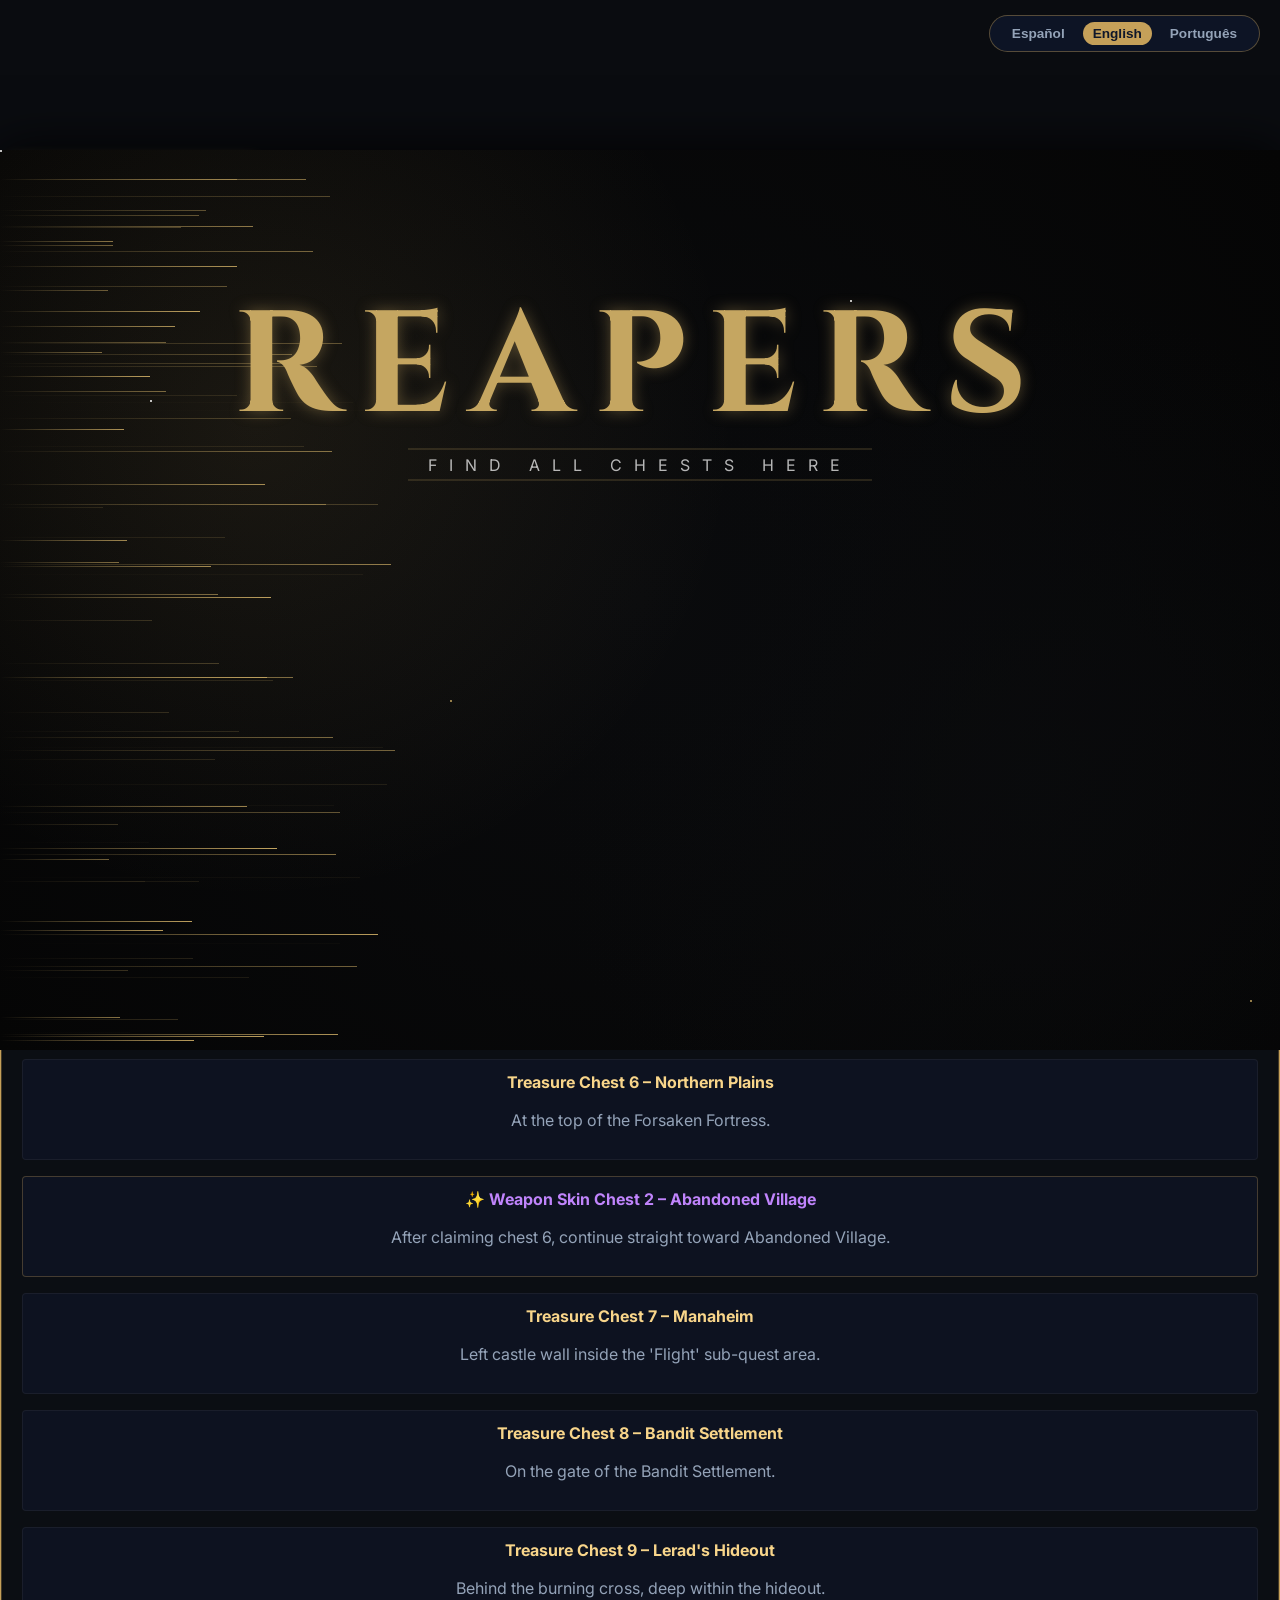
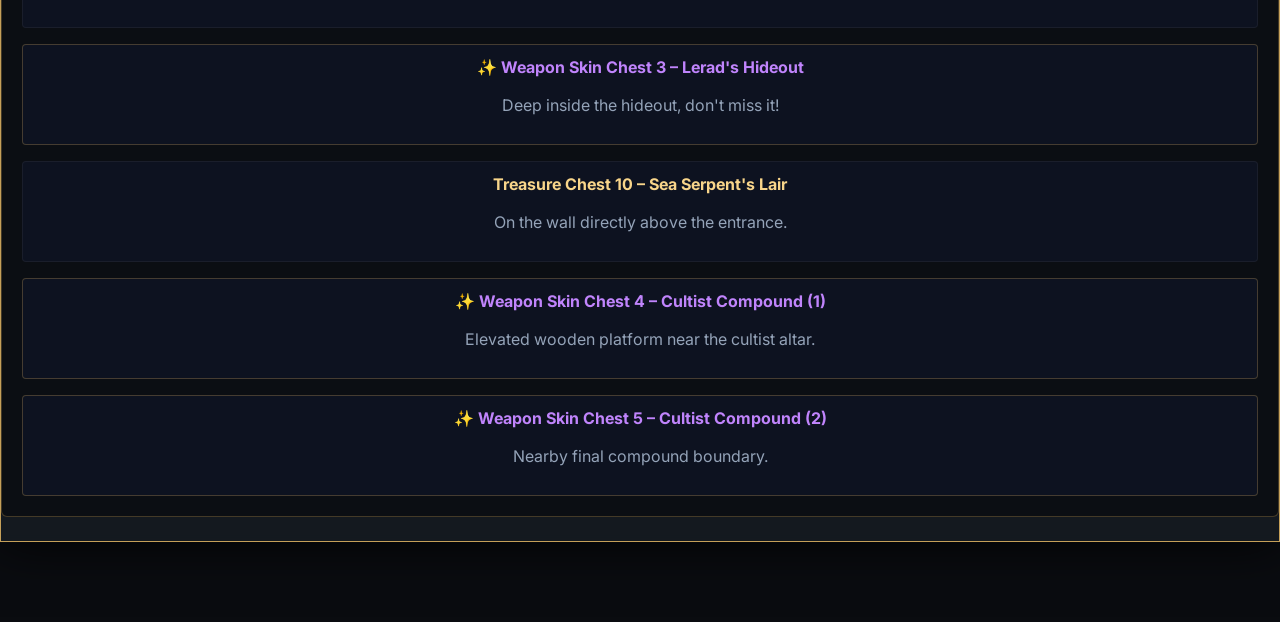
==== index.html @ a4b96665 "asdasdasd" ====
<!DOCTYPE html>
<html lang="es">

<head>
    <script async src="https://www.googletagmanager.com/gtag/js?id=G-8EMCXPRHLP"></script>


    <!-- =====================================================
     SCRIPTS
===================================================== -->

    <script>
        window.dataLayer = window.dataLayer || [];
        function gtag() { dataLayer.push(arguments); }
        gtag('js', new Date());

        gtag('config', 'G-8EMCXPRHLP');
    </script>
    <meta charset="UTF-8">
    <meta name="viewport" content="width=device-width, initial-scale=1.0">
    <title>REAPERS - Portal Oficial</title>
    <script src="https://cdn.tailwindcss.com"></script>
    <link rel="stylesheet" href="https://cdn.datatables.net/1.13.6/css/jquery.dataTables.min.css">
    <link href="https://fonts.googleapis.com/css2?family=Cinzel:wght@700;900&family=Inter:wght@400;700&display=swap"
        rel="stylesheet">
    <link href="https://fonts.googleapis.com/css2?family=Cinzel:wght@700&display=swap" rel="stylesheet">
    <link rel="stylesheet" href="css/style.css">
</head>

<body>
    <div class="levitate-container banin-flotating">
        <img src="https://i.imgur.com/6VB6b6J.png" alt="Personaje Levitando" class="floating-character">
    </div>

    <section class="ciel stay">
        <div class="stars-container">
            <div class="star-layer"></div>
        </div>
        <div id="speed-lines-layer"></div>

        <div class="title">
            <span class="serif">REAPERS</span><br>
            <span class="bold" data-key="loading_text">BUSCA TODOS LOS COFRES AQUÍ</span>
        </div>

        <div class="nuage plan_3"></div>
        <div class="nuage plan_2"></div>
        <div class="nuage plan_1"></div>

        <div class="avion-reapers"></div>
    </section>


    <!-- Selector de Idiomas Flotante -->
    <div class="language-selector">
        <button class="lang-btn active" onclick="switchLanguage('es', this)">Español</button>
        <button class="lang-btn" onclick="switchLanguage('en', this)">English</button>
        <button class="lang-btn" onclick="switchLanguage('pt', this)">Português</button>
    </div>

    <!-- =====================================================
     NAVEGACIÓN TABS
===================================================== -->


    <!-- =====================================================
     CONTENIDO PRINCIPAL
===================================================== -->
    <div class="main-container">

        <section id="cofres-section" class="section-container">

            <!-- Navegación por Sub-apartados (MAP 1 a MAP 5) -->
            <div class="map-tabs">
                <button class="map-tab-btn active" onclick="openMapTab(event, 'map1')" data-key="btn_map1">MAP
                    1</button>
                <button class="map-tab-btn" onclick="openMapTab(event, 'map2')" data-key="btn_map2">MAP 2</button>
                <button class="map-tab-btn" onclick="openMapTab(event, 'map3')" data-key="btn_map3">MAP 3</button>
                <button class="map-tab-btn" onclick="openMapTab(event, 'map4')" data-key="btn_map4">MAP 4</button>
                <button class="map-tab-btn" onclick="openMapTab(event, 'map5')" data-key="btn_map5">MAP 5</button>
            </div>

            <!-- Contenido MAP 1 -->
            <div id="map1" class="map-tab-content active">
                <div
                    style="background: rgba(0, 0, 0, 0.4); border: 1px solid rgba(197, 160, 89, 0.3); padding: 20px; border-radius: 6px; margin-bottom: 24px;">
                    <h2 style="font-family: 'Cinzel', serif; color: #c5a059; border-bottom: 1px solid rgba(197, 160, 89, 0.4); padding-bottom: 8px; margin-bottom: 16px; font-size: 1.3rem;"
                        data-key="m1_title">
                        🌿 CAPÍTULO I: MIDGARD
                    </h2>
                    <p><span data-key="map_text">MAPA COMPLETO CON TODOS LOS PUNTOS VISIBILES</span>
                        <a target="_blank" class="mapa-completo" data-key="link_here"
                            href="https://raw.githubusercontent.com/reapers-guild/reapers-guild.github.io/refs/heads/main/css/mapa1.png">AQUÍ</a>
                    </p>

                    <div style="display: grid; gap: 16px;">
                        <div
                            style="background: rgba(15, 23, 42, 0.6); border: 1px solid rgba(255,255,255,0.05); padding: 12px; border-radius: 4px;">
                            <b style="color: #f8d58a; display: block; margin-bottom: 4px;text-align: center;"
                                data-key="m1_c1_t">Cofre del
                                Tesoro 1 – Granja de Egil</b>
                            <p style="font-size: 1rem; color: #94a3b8; line-height: 1.5;margin-bottom: 15px;text-align: center;"
                                data-key="m1_c1_d">Justo
                                debajo del árbol inmediatamente detrás del punto de llegada.</p>
                            <img class="img-quest"
                                src="https://web-data-cdn.kakaogames.com/qa/platformview/images/202511/20251114150000813.png"
                                alt="">
                        </div>
                        <div
                            style="background: rgba(15, 23, 42, 0.6); border: 1px solid rgba(197, 160, 89, 0.3); padding: 12px; border-radius: 4px;">
                            <b style="color: #c084fc; display: block; margin-bottom: 4px;text-align: center;"
                                data-key="m1_w1_t">✨ Cofre de
                                Skin de Arma 1 – Pastizal del Molino</b>
                            <p style="font-size: 1rem; color: #94a3b8; line-height: 1.5;margin-bottom: 15px;text-align: center;"
                                data-key="m1_w1_d">Parte
                                norte del pastizal del molino al salir de la granja de Egil.</p>
                            <img class="img-quest"
                                src="https://web-data-cdn.kakaogames.com/qa/platformview/images/202511/20251117190632985.png"
                                alt="">
                        </div>
                        <div
                            style="background: rgba(15, 23, 42, 0.6); border: 1px solid rgba(255,255,255,0.05); padding: 12px; border-radius: 4px;">
                            <b style="color: #f8d58a; display: block; margin-bottom: 4px;text-align: center;"
                                data-key="m1_c2_t">Cofre del
                                Tesoro 2 – Colinas de la Cascada (1)</b>
                            <p style="font-size: 1rem; color: #94a3b8; line-height: 1.5;margin-bottom: 15px;text-align: center;"
                                data-key="m1_c2_d">
                                Ligeramente oculto detrás de la colina cerca de la cascada.</p>
                            <img class="img-quest"
                                src="https://web-data-cdn.kakaogames.com/qa/platformview/images/202511/20251114150037576.png"
                                alt="">
                        </div>
                        <div
                            style="background: rgba(15, 23, 42, 0.6); border: 1px solid rgba(255,255,255,0.05); padding: 12px; border-radius: 4px;">
                            <b style="color: #f8d58a; display: block; margin-bottom: 4px;text-align: center;"
                                data-key="m1_c3_t">Cofre del
                                Tesoro 3 – Colinas de la Cascada (2)</b>
                            <p style="font-size: 1rem; color: #94a3b8; line-height: 1.5;margin-bottom: 15px;text-align: center;"
                                data-key="m1_c3_d">Dentro
                                de la cascada, accesible por el pasaje rocoso.</p>
                            <img class="img-quest"
                                src="https://web-data-cdn.kakaogames.com/qa/platformview/images/202511/20251115211737413.png"
                                alt="">
                        </div>
                        <div
                            style="background: rgba(15, 23, 42, 0.6); border: 1px solid rgba(255,255,255,0.05); padding: 12px; border-radius: 4px;">
                            <b style="color: #f8d58a; display: block; margin-bottom: 4px;text-align: center;"
                                data-key="m1_c4_t">Cofre del
                                Tesoro 4 – Llanuras del Este</b>
                            <p style="font-size: 1rem; color: #94a3b8; line-height: 1.5;margin-bottom: 15px;text-align: center;"
                                data-key="m1_c4_d">Oculto
                                entre la hierba alta y las rocas.</p>
                            <img class="img-quest"
                                src="https://web-data-cdn.kakaogames.com/qa/platformview/images/202511/20251115211811508.png"
                                alt="">
                        </div>
                        <div
                            style="background: rgba(15, 23, 42, 0.6); border: 1px solid rgba(255,255,255,0.05); padding: 12px; border-radius: 4px;">
                            <b style="color: #f8d58a; display: block; margin-bottom: 4px;text-align: center;"
                                data-key="m1_c5_t">Cofre del
                                Tesoro 5 – Hábitat de Emu</b>
                            <p style="font-size: 1rem; color: #94a3b8; line-height: 1.5;margin-bottom: 15px;text-align: center;"
                                data-key="m1_c5_d">En la
                                zona más profunda, similar a un nido.</p>
                            <img class="img-quest"
                                src="https://web-data-cdn.kakaogames.com/qa/platformview/images/202511/20251115211829230.png"
                                alt="">
                        </div>
                        <div
                            style="background: rgba(15, 23, 42, 0.6); border: 1px solid rgba(255,255,255,0.05); padding: 12px; border-radius: 4px;">
                            <b style="color: #f8d58a; display: block; margin-bottom: 4px;text-align: center;"
                                data-key="m1_c6_t">Cofre del
                                Tesoro 6 – Llanuras del Norte</b>
                            <p style="font-size: 1rem; color: #94a3b8; line-height: 1.5;margin-bottom: 15px;text-align: center;"
                                data-key="m1_c6_d">En la
                                cima de la Fortaleza Abandonada.</p>
                            <img class="img-quest"
                                src="https://web-data-cdn.kakaogames.com/qa/platformview/images/202511/20251114150138857.png"
                                alt="">
                        </div>
                        <div
                            style="background: rgba(15, 23, 42, 0.6); border: 1px solid rgba(197, 160, 89, 0.3); padding: 12px; border-radius: 4px;">
                            <b style="color: #c084fc; display: block; margin-bottom: 4px;text-align: center;"
                                data-key="m1_w2_t">✨ Cofre de
                                Skin de Arma 2 – Aldea Abandonada</b>
                            <p style="font-size: 1rem; color: #94a3b8; line-height: 1.5;margin-bottom: 15px;text-align: center;"
                                data-key="m1_w2_d">Tras
                                reclamar el cofre 6, continua recto hacia la Aldea Abandonada.</p>
                            <img class="img-quest"
                                src="https://web-data-cdn.kakaogames.com/qa/platformview/images/202511/20251117190820689.png"
                                alt="">
                        </div>
                        <div
                            style="background: rgba(15, 23, 42, 0.6); border: 1px solid rgba(255,255,255,0.05); padding: 12px; border-radius: 4px;">
                            <b style="color: #f8d58a; display: block; margin-bottom: 4px;text-align: center;"
                                data-key="m1_c7_t">Cofre del
                                Tesoro 7 – Manaheim</b>
                            <p style="font-size: 1rem; color: #94a3b8; line-height: 1.5;margin-bottom: 15px;text-align: center;"
                                data-key="m1_c7_d">Muro
                                izquierdo del castillo dentro del área de la sub-misión 'Vuelo'.</p>
                            <img class="img-quest"
                                src="https://web-data-cdn.kakaogames.com/qa/platformview/images/202511/20251114150159705.png"
                                alt="">
                        </div>
                        <div
                            style="background: rgba(15, 23, 42, 0.6); border: 1px solid rgba(255,255,255,0.05); padding: 12px; border-radius: 4px;">
                            <b style="color: #f8d58a; display: block; margin-bottom: 4px;text-align: center;"
                                data-key="m1_c8_t">Cofre del
                                Tesoro 8 – Asentamiento de Bandidos</b>
                            <p style="font-size: 1rem; color: #94a3b8; line-height: 1.5;margin-bottom: 15px;text-align: center;"
                                data-key="m1_c8_d">En el
                                portón del Asentamiento de Bandidos.</p>
                            <img class="img-quest"
                                src="https://web-data-cdn.kakaogames.com/qa/platformview/images/202511/20251114184803462.png"
                                alt="">
                        </div>
                        <div
                            style="background: rgba(15, 23, 42, 0.6); border: 1px solid rgba(255,255,255,0.05); padding: 12px; border-radius: 4px;">
                            <b style="color: #f8d58a; display: block; margin-bottom: 4px;text-align: center;"
                                data-key="m1_c9_t">Cofre del
                                Tesoro 9 – Guarida de Lerad</b>
                            <p style="font-size: 1rem; color: #94a3b8; line-height: 1.5;margin-bottom: 15px;text-align: center;"
                                data-key="m1_c9_d">Detrás
                                de la cruz en llamas, en lo profundo de la guarida.</p>
                            <img class="img-quest"
                                src="https://web-data-cdn.kakaogames.com/qa/platformview/images/202511/20251114150227005.png"
                                alt="">
                        </div>
                        <div
                            style="background: rgba(15, 23, 42, 0.6); border: 1px solid rgba(197, 160, 89, 0.3); padding: 12px; border-radius: 4px;">
                            <b style="color: #c084fc; display: block; margin-bottom: 4px;text-align: center;"
                                data-key="m1_w3_t">✨ Cofre de
                                Skin de Arma 3 – Guarida de Lerad</b>
                            <p style="font-size: 1rem; color: #94a3b8; line-height: 1.5;margin-bottom: 15px;text-align: center;"
                                data-key="m1_w3_d">En lo
                                profundo de la guarida, ¡no te lo pierdas!</p>
                            <img class="img-quest"
                                src="https://web-data-cdn.kakaogames.com/qa/platformview/images/202511/20251117190913113.png"
                                alt="">
                        </div>
                        <div
                            style="background: rgba(15, 23, 42, 0.6); border: 1px solid rgba(255,255,255,0.05); padding: 12px; border-radius: 4px;">
                            <b style="color: #f8d58a; display: block; margin-bottom: 4px;text-align: center;"
                                data-key="m1_c10_t">Cofre del
                                Tesoro 10 – Guarida de la Serpiente Marina</b>
                            <p style="font-size: 1rem; color: #94a3b8; line-height: 1.5;margin-bottom: 15px;text-align: center;"
                                data-key="m1_c10_d">En la
                                pared directamente sobre la entrada.</p>
                            <img class="img-quest"
                                src="https://web-data-cdn.kakaogames.com/qa/platformview/images/202511/20251114150236527.png"
                                alt="">
                        </div>
                        <div
                            style="background: rgba(15, 23, 42, 0.6); border: 1px solid rgba(197, 160, 89, 0.3); padding: 12px; border-radius: 4px;">
                            <b style="color: #c084fc; display: block; margin-bottom: 4px;text-align: center;"
                                data-key="m1_w4_t">✨ Cofre de
                                Skin de Arma 4 – Campamento del Culto (1)</b>
                            <p style="font-size: 1rem; color: #94a3b8; line-height: 1.5;margin-bottom: 15px;text-align: center;"
                                data-key="m1_w4_d">
                                Plataforma elevada de madera cerca del altar de los cultistas.</p>
                            <img class="img-quest"
                                src="https://web-data-cdn.kakaogames.com/qa/platformview/images/202511/20251117191019583.png"
                                alt="">
                        </div>
                        <div
                            style="background: rgba(15, 23, 42, 0.6); border: 1px solid rgba(197, 160, 89, 0.3); padding: 12px; border-radius: 4px;">
                            <b style="color: #c084fc; display: block; margin-bottom: 4px;text-align: center;"
                                data-key="m1_w5_t">✨ Cofre de
                                Skin de Arma 5 – Campamento del Culto (2)</b>
                            <p style="font-size: 1rem; color: #94a3b8; line-height: 1.5;margin-bottom: 15px;text-align: center;"
                                data-key="m1_w5_d">Cerca
                                del límite final del campamento.</p>
                            <img class="img-quest"
                                src="https://web-data-cdn.kakaogames.com/qa/platformview/images/202511/20251117191032908.png"
                                alt="">
                        </div>
                    </div>
                </div>
            </div>

            <!-- Contenido MAP 2 -->
            <div id="map2" class="map-tab-content">
                <!-- CAPÍTULO II: JOTUNHEIM -->
                <div
                    style="background: rgba(0, 0, 0, 0.4); border: 1px solid rgba(197, 160, 89, 0.3); padding: 20px; border-radius: 6px; margin-bottom: 24px;">
                    <h2 style="font-family: 'Cinzel', serif; color: #c5a059; border-bottom: 1px solid rgba(197, 160, 89, 0.4); padding-bottom: 8px; margin-bottom: 16px; font-size: 1.3rem;"
                        data-key="m2_title">
                        ❄️ CHAPTER II: JOTUNHEIM
                    </h2>
                    <p><span data-key="map_text">MAPA COMPLETO CON TODOS LOS PUNTOS VISIBILES</span>
                        <a target="_blank" class="mapa-completo" data-key="link_here"
                            href="https://img1.daumcdn.net/thumb/R1280x0/?scode=mtistory2&fname=https%3A%2F%2Fblog.kakaocdn.net%2Fdna%2F6IwgX%2FbtrN499BNAp%2FAAAAAAAAAAAAAAAAAAAAAMJUGd2sMgP1bE22aKxqqXpdzpr-g2Y59tJJyumxv2TJ%2Fimg.png%3Fcredential%3DyqXZFxpELC7KVnFOS48ylbz2pIh7yKj8%26expires%3D1785509999%26allow_ip%3D%26allow_referer%3D%26signature%3DGoui6KvdCyXHbsk%252BeFbbRTFo6yI%253D">AQUÍ</a>
                    </p>

                    <div style="display: grid; gap: 16px;">
                        <div
                            style="background: rgba(15, 23, 42, 0.6); border: 1px solid rgba(255,255,255,0.05); padding: 12px; border-radius: 4px;">
                            <b style="color: #f8d58a; display: block; margin-bottom: 4px;text-align: center;"
                                data-key="m2_c1_t">Treasure
                                Chest 1 – Bergelmir (1)</b>
                            <p style="font-size: 1rem; color: #94a3b8; line-height: 1.5;margin-bottom: 15px;text-align: center;"
                                data-key="m2_c1_d">Near the
                                Underground Prison, behind Hreid.</p>
                            <img class="img-quest"
                                src="https://web-data-cdn.kakaogames.com/qa/platformview/images/202511/20251114162326586.png"
                                alt="">
                        </div>
                        <div
                            style="background: rgba(15, 23, 42, 0.6); border: 1px solid rgba(255,255,255,0.05); padding: 12px; border-radius: 4px;">
                            <b style="color: #f8d58a; display: block; margin-bottom: 4px;text-align: center;"
                                data-key="m2_c2_t">Treasure
                                Chest 2 – Bergelmir (2)</b>
                            <p style="font-size: 1rem; color: #94a3b8; line-height: 1.5;margin-bottom: 15px;text-align: center;"
                                data-key="m2_c2_d">On the
                                cliff ledge behind the town buildings.</p>
                            <img class="img-quest"
                                src="https://web-data-cdn.kakaogames.com/qa/platformview/images/202511/20251114162338536.png"
                                alt="">
                        </div>
                        <div
                            style="background: rgba(15, 23, 42, 0.6); border: 1px solid rgba(197, 160, 89, 0.3); padding: 12px; border-radius: 4px;">
                            <b style="color: #c084fc; display: block; margin-bottom: 4px;text-align: center;"
                                data-key="m2_w1_t">✨ Weapon
                                Skin Chest 1 – Spider Colony</b>
                            <p style="font-size: 1rem; color: #94a3b8; line-height: 1.5;margin-bottom: 15px;text-align: center;"
                                data-key="m2_w1_d">Climb
                                structure near spider colony in an open spot.</p>
                            <img class="img-quest"
                                src="https://web-data-cdn.kakaogames.com/qa/platformview/images/202511/20251117215514955.png"
                                alt="">
                        </div>
                        <div
                            style="background: rgba(15, 23, 42, 0.6); border: 1px solid rgba(255,255,255,0.05); padding: 12px; border-radius: 4px;">
                            <b style="color: #f8d58a; display: block; margin-bottom: 4px;text-align: center;"
                                data-key="m2_c3_t">Treasure
                                Chest 3 – Bergelmir (3)</b>
                            <p style="font-size: 1rem; color: #94a3b8; line-height: 1.5;margin-bottom: 15px;text-align: center;"
                                data-key="m2_c3_d">At the
                                top of castle gate (climbable from town).</p>
                            <img class="img-quest"
                                src="https://web-data-cdn.kakaogames.com/qa/platformview/images/202511/20251115213007874.png"
                                alt="">
                        </div>
                        <div
                            style="background: rgba(15, 23, 42, 0.6); border: 1px solid rgba(255,255,255,0.05); padding: 12px; border-radius: 4px;">
                            <b style="color: #f8d58a; display: block; margin-bottom: 4px;text-align: center;"
                                data-key="m2_c4_t">Treasure
                                Chest 4 – Bergelmir (4)</b>
                            <p style="font-size: 1rem; color: #94a3b8; line-height: 1.5;margin-bottom: 15px;text-align: center;"
                                data-key="m2_c4_d">Past
                                Bergelmir Gate to the left; glide under bridge.</p>
                            <img class="img-quest"
                                src="https://web-data-cdn.kakaogames.com/qa/platformview/images/202511/20251115213110389.png"
                                alt="">
                        </div>
                        <div
                            style="background: rgba(15, 23, 42, 0.6); border: 1px solid rgba(255,255,255,0.05); padding: 12px; border-radius: 4px;">
                            <b style="color: #f8d58a; display: block; margin-bottom: 4px;text-align: center;"
                                data-key="m2_c5_t">Treasure
                                Chest 5 – Orc Settlement</b>
                            <p style="font-size: 1rem; color: #94a3b8; line-height: 1.5;margin-bottom: 15px;text-align: center;"
                                data-key="m2_c5_d">At the
                                top of the tower behind Farba.</p>
                            <img class="img-quest"
                                src="https://web-data-cdn.kakaogames.com/qa/platformview/images/202511/20251115213135629.png"
                                alt="">
                        </div>
                        <div
                            style="background: rgba(15, 23, 42, 0.6); border: 1px solid rgba(255,255,255,0.05); padding: 12px; border-radius: 4px;">
                            <b style="color: #f8d58a; display: block; margin-bottom: 4px;text-align: center;"
                                data-key="m2_c6_t">Treasure
                                Chest 6 – Savage Land</b>
                            <p style="font-size: 1rem; color: #94a3b8; line-height: 1.5;margin-bottom: 15px;text-align: center;"
                                data-key="m2_c6_d">Far end
                                of the coastline.</p>
                            <img class="img-quest"
                                src="https://web-data-cdn.kakaogames.com/qa/platformview/images/202511/20251115213157157.png"
                                alt="">
                        </div>
                        <div
                            style="background: rgba(15, 23, 42, 0.6); border: 1px solid rgba(197, 160, 89, 0.3); padding: 12px; border-radius: 4px;">
                            <b style="color: #c084fc; display: block; margin-bottom: 4px;text-align: center;"
                                data-key="m2_w2_t">✨ Weapon
                                Skin Chest 2 – Savage Land</b>
                            <p style="font-size: 1rem; color: #94a3b8; line-height: 1.5;margin-bottom: 15px;text-align: center;"
                                data-key="m2_w2_d">Nearby
                                Chest 6 on the coast.</p>
                            <img class="img-quest"
                                src="https://web-data-cdn.kakaogames.com/qa/platformview/images/202511/20251117215558890.png"
                                alt="">
                        </div>
                        <div
                            style="background: rgba(15, 23, 42, 0.6); border: 1px solid rgba(255,255,255,0.05); padding: 12px; border-radius: 4px;">
                            <b style="color: #f8d58a; display: block; margin-bottom: 4px;text-align: center;"
                                data-key="m2_c7_t">Treasure
                                Chest 7 – Idunn's Garden</b>
                            <p style="font-size: 1rem; color: #94a3b8; line-height: 1.5;margin-bottom: 15px;text-align: center;"
                                data-key="m2_c7_d">Top of
                                largest pillar, next to large mushroom.</p>
                            <img class="img-quest"
                                src="https://web-data-cdn.kakaogames.com/qa/platformview/images/202511/20251115213223942.png"
                                alt="">
                        </div>
                        <div
                            style="background: rgba(15, 23, 42, 0.6); border: 1px solid rgba(255,255,255,0.05); padding: 12px; border-radius: 4px;">
                            <b style="color: #f8d58a; display: block; margin-bottom: 4px;text-align: center;"
                                data-key="m2_c8_t">Treasure
                                Chest 8 – Primeval Battlefield</b>
                            <p style="font-size: 1rem; color: #94a3b8; line-height: 1.5;margin-bottom: 15px;text-align: center;"
                                data-key="m2_c8_d">At the
                                top of the cliff.</p>
                            <img class="img-quest"
                                src="https://web-data-cdn.kakaogames.com/qa/platformview/images/202511/20251115213242996.png"
                                alt="">
                        </div>
                        <div
                            style="background: rgba(15, 23, 42, 0.6); border: 1px solid rgba(255,255,255,0.05); padding: 12px; border-radius: 4px;">
                            <b style="color: #f8d58a; display: block; margin-bottom: 4px;text-align: center;"
                                data-key="m2_c9_t">Treasure
                                Chest 9 – Void Canyon</b>
                            <p style="font-size: 1rem; color: #94a3b8; line-height: 1.5;margin-bottom: 15px;text-align: center;"
                                data-key="m2_c9_d">Below
                                the cliff.</p>
                            <img class="img-quest"
                                src="https://web-data-cdn.kakaogames.com/qa/platformview/images/202511/20251114162522010.png"
                                alt="">
                        </div>
                        <div
                            style="background: rgba(15, 23, 42, 0.6); border: 1px solid rgba(197, 160, 89, 0.3); padding: 12px; border-radius: 4px;">
                            <b style="color: #c084fc; display: block; margin-bottom: 4px;text-align: center;"
                                data-key="m2_w3_t">✨ Weapon
                                Skin Chest 3 – Fanged Giants' Lair</b>
                            <p style="font-size: 1rem; color: #94a3b8; line-height: 1.5;margin-bottom: 15px;text-align: center;"
                                data-key="m2_w3_d">Check
                                location and jump off with mount.</p>
                            <img class="img-quest"
                                src="https://web-data-cdn.kakaogames.com/qa/platformview/images/202511/20251117215640154.png"
                                alt="">
                        </div>
                        <div
                            style="background: rgba(15, 23, 42, 0.6); border: 1px solid rgba(255,255,255,0.05); padding: 12px; border-radius: 4px;">
                            <b style="color: #f8d58a; display: block; margin-bottom: 4px;text-align: center;"
                                data-key="m2_c10_t">Treasure
                                Chest 10 – Tyr's Frost Fortress</b>
                            <p style="font-size: 1rem; color: #94a3b8; line-height: 1.5;margin-bottom: 15px;text-align: center;"
                                data-key="m2_c10_d">On
                                black rock inside Tyr's spawn area.</p>
                            <img class="img-quest"
                                src="https://web-data-cdn.kakaogames.com/qa/platformview/images/202511/20251115205102865.png"
                                alt="">
                        </div>
                        <div
                            style="background: rgba(15, 23, 42, 0.6); border: 1px solid rgba(197, 160, 89, 0.3); padding: 12px; border-radius: 4px;">
                            <b style="color: #c084fc; display: block; margin-bottom: 4px;text-align: center;"
                                data-key="m2_w4_t">✨ Weapon
                                Skin Chest 4 – Harpy's Nest</b>
                            <p style="font-size: 1rem; color: #94a3b8; line-height: 1.5;margin-bottom: 15px;text-align: center;"
                                data-key="m2_w4_d">Climb
                                upper cliff inside Harpy Nest.</p>
                            <img class="img-quest"
                                src="https://web-data-cdn.kakaogames.com/qa/platformview/images/202511/20251117215720633.png"
                                alt="">
                        </div>
                        <div
                            style="background: rgba(15, 23, 42, 0.6); border: 1px solid rgba(197, 160, 89, 0.3); padding: 12px; border-radius: 4px;">
                            <b style="color: #c084fc; display: block; margin-bottom: 4px;text-align: center;"
                                data-key="m2_w5_t">✨ Weapon
                                Skin Chest 5 – Evil Dragon's Lair</b>
                            <p style="font-size: 1rem; color: #94a3b8; line-height: 1.5;margin-bottom: 15px;text-align: center;"
                                data-key="m2_w5_d">High up;
                                climb rock face or descend from above.</p>
                            <img class="img-quest"
                                src="https://web-data-cdn.kakaogames.com/qa/platformview/images/202511/20251117215738917.png"
                                alt="">
                        </div>
                    </div>
                </div>
            </div>

            <!-- Contenido MAP 3 -->
            <div id="map3" class="map-tab-content">
                <!-- CAPÍTULO III: NIDAVELLIR -->
                <div
                    style="background: rgba(0, 0, 0, 0.4); border: 1px solid rgba(197, 160, 89, 0.3); padding: 20px; border-radius: 6px; margin-bottom: 24px;">
                    <h2 style="font-family: 'Cinzel', serif; color: #c5a059; border-bottom: 1px solid rgba(197, 160, 89, 0.4); padding-bottom: 8px; margin-bottom: 16px; font-size: 1.3rem;"
                        data-key="m3_title">
                        ⚒️ CHAPTER III: NIDAVELLIR
                    </h2>
                    <p><span data-key="map_text">MAPA COMPLETO CON TODOS LOS PUNTOS VISIBILES</span>
                        <a target="_blank" class="mapa-completo" data-key="link_here"
                            href="https://img1.daumcdn.net/thumb/R1280x0/?scode=mtistory2&fname=https%3A%2F%2Fblog.kakaocdn.net%2Fdna%2FbfOQfV%2FbtrTjE94n6X%2FAAAAAAAAAAAAAAAAAAAAAAyChLBwI41UhMAwvSHM5VfanVxPB8_zPleksCWE3o5r%2Fimg.png%3Fcredential%3DyqXZFxpELC7KVnFOS48ylbz2pIh7yKj8%26expires%3D1785509999%26allow_ip%3D%26allow_referer%3D%26signature%3DWPdKtcJF0Kh3HTtR6DDSfjVMstI%253D">AQUÍ</a>
                    </p>

                    <div style="display: grid; gap: 16px;">
                        <div
                            style="background: rgba(15, 23, 42, 0.6); border: 1px solid rgba(255,255,255,0.05); padding: 12px; border-radius: 4px;">
                            <b style="color: #f8d58a; display: block; margin-bottom: 4px;text-align: center;"
                                data-key="m3_c1_t">Treasure
                                Chest 1 – Svartalfheim</b>
                            <p style="font-size: 1rem; color: #94a3b8; line-height: 1.5;margin-bottom: 15px;text-align: center;"
                                data-key="m3_c1_d">In town,
                                up ladder on right after returning.</p>
                            <img class="img-quest"
                                src="https://web-data-cdn.kakaogames.com/qa/platformview/images/202511/20251116235728683.png"
                                alt="">
                        </div>
                        <div
                            style="background: rgba(15, 23, 42, 0.6); border: 1px solid rgba(255,255,255,0.05); padding: 12px; border-radius: 4px;">
                            <b style="color: #f8d58a; display: block; margin-bottom: 4px;text-align: center;"
                                data-key="m3_c2_t">Treasure
                                Chest 2 – Frozen Forest</b>
                            <p style="font-size: 1rem; color: #94a3b8; line-height: 1.5;margin-bottom: 15px;text-align: center;"
                                data-key="m3_c2_d">Below
                                cliff; cross bridge and follow left edge.</p>
                            <img class="img-quest"
                                src="https://web-data-cdn.kakaogames.com/qa/platformview/images/202511/20251116235744654.png"
                                alt="">
                        </div>
                        <div
                            style="background: rgba(15, 23, 42, 0.6); border: 1px solid rgba(255,255,255,0.05); padding: 12px; border-radius: 4px;">
                            <b style="color: #f8d58a; display: block; margin-bottom: 4px;text-align: center;"
                                data-key="m3_c3_t">Treasure
                                Chest 3 – Blizzard Snowplains (1)</b>
                            <p style="font-size: 1rem; color: #94a3b8; line-height: 1.5;margin-bottom: 15px;text-align: center;"
                                data-key="m3_c3_d">Inside
                                building with stairs, north side.</p>
                            <img class="img-quest"
                                src="https://web-data-cdn.kakaogames.com/qa/platformview/images/202511/20251116235756607.png"
                                alt="">
                        </div>
                        <div
                            style="background: rgba(15, 23, 42, 0.6); border: 1px solid rgba(255,255,255,0.05); padding: 12px; border-radius: 4px;">
                            <b style="color: #f8d58a; display: block; margin-bottom: 4px;text-align: center;"
                                data-key="m3_c4_t">Treasure
                                Chest 4 – Blizzard Snowplains (2)</b>
                            <p style="font-size: 1rem; color: #94a3b8; line-height: 1.5;margin-bottom: 15px;text-align: center;"
                                data-key="m3_c4_d">Next to
                                broken ship down the cliff.</p>
                            <img class="img-quest"
                                src="https://web-data-cdn.kakaogames.com/qa/platformview/images/202511/20251116235813605.png"
                                alt="">
                        </div>
                        <div
                            style="background: rgba(15, 23, 42, 0.6); border: 1px solid rgba(255,255,255,0.05); padding: 12px; border-radius: 4px;">
                            <b style="color: #f8d58a; display: block; margin-bottom: 4px;text-align: center;"
                                data-key="m3_c5_t">Treasure
                                Chest 5 – Graverobbers' Fort</b>
                            <p style="font-size: 1rem; color: #94a3b8; line-height: 1.5;margin-bottom: 15px;text-align: center;"
                                data-key="m3_c5_d">In fort
                                outskirts near wooden barricades.</p>
                            <img class="img-quest"
                                src="https://web-data-cdn.kakaogames.com/qa/platformview/images/202511/20251116235825352.png"
                                alt="">
                        </div>
                        <div
                            style="background: rgba(15, 23, 42, 0.6); border: 1px solid rgba(197, 160, 89, 0.3); padding: 12px; border-radius: 4px;">
                            <b style="color: #c084fc; display: block; margin-bottom: 4px;text-align: center;"
                                data-key="m3_w1_t">✨ Weapon
                                Skin Chest 1 – Graverobbers' Fort</b>
                            <p style="font-size: 1rem; color: #94a3b8; line-height: 1.5;margin-bottom: 15px;text-align: center;"
                                data-key="m3_w1_d">In house
                                courtyard on left side (south hill).</p>
                            <img class="img-quest"
                                src="https://web-data-cdn.kakaogames.com/qa/platformview/images/202511/20251117215949836.png"
                                alt="">
                        </div>
                        <div
                            style="background: rgba(15, 23, 42, 0.6); border: 1px solid rgba(255,255,255,0.05); padding: 12px; border-radius: 4px;">
                            <b style="color: #f8d58a; display: block; margin-bottom: 4px;text-align: center;"
                                data-key="m3_c6_t">Treasure
                                Chest 6 – Screeching Plains</b>
                            <p style="font-size: 1rem; color: #94a3b8; line-height: 1.5;margin-bottom: 15px;text-align: center;"
                                data-key="m3_c6_d">Under
                                large tree vine near western cliff of Andvari's Forge.</p>
                            <img class="img-quest"
                                src="https://web-data-cdn.kakaogames.com/qa/platformview/images/202511/20251116235841971.png"
                                alt="">
                        </div>
                        <div
                            style="background: rgba(15, 23, 42, 0.6); border: 1px solid rgba(197, 160, 89, 0.3); padding: 12px; border-radius: 4px;">
                            <b style="color: #c084fc; display: block; margin-bottom: 4px;text-align: center;"
                                data-key="m3_w2_t">✨ Weapon
                                Skin Chest 2 – Andvari's Smithy</b>
                            <p style="font-size: 1rem; color: #94a3b8; line-height: 1.5;margin-bottom: 15px;text-align: center;"
                                data-key="m3_w2_d">Behind
                                rock near conquest base, southwest of Smithy.</p>
                            <img class="img-quest"
                                src="https://web-data-cdn.kakaogames.com/qa/platformview/images/202511/20251117220022491.png"
                                alt="">
                        </div>
                        <div
                            style="background: rgba(15, 23, 42, 0.6); border: 1px solid rgba(255,255,255,0.05); padding: 12px; border-radius: 4px;">
                            <b style="color: #f8d58a; display: block; margin-bottom: 4px;text-align: center;"
                                data-key="m3_c7_t">Treasure
                                Chest 7 – Icy Ridge</b>
                            <p style="font-size: 1rem; color: #94a3b8; line-height: 1.5;margin-bottom: 15px;text-align: center;"
                                data-key="m3_c7_d">Top of
                                giant rock mountain (steep path).</p>
                            <img class="img-quest"
                                src="https://web-data-cdn.kakaogames.com/qa/platformview/images/202511/20251116235854024.png"
                                alt="">
                        </div>
                        <div
                            style="background: rgba(15, 23, 42, 0.6); border: 1px solid rgba(197, 160, 89, 0.3); padding: 12px; border-radius: 4px;">
                            <b style="color: #c084fc; display: block; margin-bottom: 4px;text-align: center;"
                                data-key="m3_w3_t">✨ Weapon
                                Skin Chest 3 – Goblin Attack Site</b>
                            <p style="font-size: 1rem; color: #94a3b8; line-height: 1.5;margin-bottom: 15px;text-align: center;"
                                data-key="m3_w3_d">Large
                                rock middle of lake, east side.</p>
                            <img class="img-quest"
                                src="https://web-data-cdn.kakaogames.com/qa/platformview/images/202511/20251117220058245.png"
                                alt="">
                        </div>
                        <div
                            style="background: rgba(15, 23, 42, 0.6); border: 1px solid rgba(255,255,255,0.05); padding: 12px; border-radius: 4px;">
                            <b style="color: #f8d58a; display: block; margin-bottom: 4px;text-align: center;"
                                data-key="m3_c8_t">Treasure
                                Chest 8 – Howling Cliffs</b>
                            <p style="font-size: 1rem; color: #94a3b8; line-height: 1.5;margin-bottom: 15px;text-align: center;"
                                data-key="m3_c8_d">In front
                                of cliff behind Ice Lake.</p>
                            <img class="img-quest"
                                src="https://web-data-cdn.kakaogames.com/qa/platformview/images/202511/20251116235905017.png"
                                alt="">
                        </div>
                        <div
                            style="background: rgba(15, 23, 42, 0.6); border: 1px solid rgba(255,255,255,0.05); padding: 12px; border-radius: 4px;">
                            <b style="color: #f8d58a; display: block; margin-bottom: 4px;text-align: center;"
                                data-key="m3_c9_t">Treasure
                                Chest 9 – Dvergr Settlement</b>
                            <p style="font-size: 1rem; color: #94a3b8; line-height: 1.5;margin-bottom: 15px;text-align: center;"
                                data-key="m3_c9_d">On top
                                of sculpture; climb to claim.</p>
                            <img class="img-quest"
                                src="https://web-data-cdn.kakaogames.com/qa/platformview/images/202511/20251116235914888.png"
                                alt="">
                        </div>
                        <div
                            style="background: rgba(15, 23, 42, 0.6); border: 1px solid rgba(197, 160, 89, 0.3); padding: 12px; border-radius: 4px;">
                            <b style="color: #c084fc; display: block; margin-bottom: 4px;text-align: center;"
                                data-key="m3_w4_t">✨ Weapon
                                Skin Chest 4 – Dvergr Settlement</b>
                            <p style="font-size: 1rem; color: #94a3b8; line-height: 1.5;margin-bottom: 15px;text-align: center;"
                                data-key="m3_w4_d">Valley
                                beyond rocky hill, northeast.</p>
                            <img class="img-quest"
                                src="https://web-data-cdn.kakaogames.com/qa/platformview/images/202511/20251117220137414.png"
                                alt="">
                        </div>
                        <div
                            style="background: rgba(15, 23, 42, 0.6); border: 1px solid rgba(197, 160, 89, 0.3); padding: 12px; border-radius: 4px;">
                            <b style="color: #c084fc; display: block; margin-bottom: 4px;text-align: center;"
                                data-key="m3_w5_t">✨ Weapon
                                Skin Chest 5 – Dwarven Royal Tombs</b>
                            <p style="font-size: 1rem; color: #94a3b8; line-height: 1.5;margin-bottom: 15px;text-align: center;"
                                data-key="m3_w5_d">On rock
                                north of Royal Tombs.</p>
                            <img class="img-quest"
                                src="https://web-data-cdn.kakaogames.com/qa/platformview/images/202511/20251117220155175.png"
                                alt="">
                        </div>
                        <div
                            style="background: rgba(15, 23, 42, 0.6); border: 1px solid rgba(255,255,255,0.05); padding: 12px; border-radius: 4px;">
                            <b style="color: #f8d58a; display: block; margin-bottom: 4px;text-align: center;"
                                data-key="m3_c10_t">Treasure
                                Chest 10 – ThunderFields</b>
                            <p style="font-size: 1rem; color: #94a3b8; line-height: 1.5;margin-bottom: 15px;text-align: center;"
                                data-key="m3_c10_d">Cliff
                                northeast of Thor's ThunderFields; climb right cliff and move left.</p>
                            <img class="img-quest"
                                src="https://web-data-cdn.kakaogames.com/qa/platformview/images/202511/20251116235925291.png"
                                alt="">
                        </div>
                    </div>
                </div>
            </div>

            <!-- Contenido MAP 4 -->
            <div id="map4" class="map-tab-content">
                <!-- CAPÍTULO IV: ALFHEIM -->
                <div
                    style="background: rgba(0, 0, 0, 0.4); border: 1px solid rgba(197, 160, 89, 0.3); padding: 20px; border-radius: 6px; margin-bottom: 24px;">
                    <h2 style="font-family: 'Cinzel', serif; color: #c5a059; border-bottom: 1px solid rgba(197, 160, 89, 0.4); padding-bottom: 8px; margin-bottom: 16px; font-size: 1.3rem;"
                        data-key="m4_title">
                        🌳 FAIRY CHAPTER IV: ALFHEIM
                    </h2>
                    <p><span data-key="map_text">MAPA COMPLETO CON TODOS LOS PUNTOS VISIBILES</span>
                        <a target="_blank" class="mapa-completo" data-key="link_here"
                            href="https://img1.daumcdn.net/thumb/R1280x0/?scode=mtistory2&fname=https%3A%2F%2Fblog.kakaocdn.net%2Fdna%2FcjVkXz%2FbtrTf0ne6iK%2FAAAAAAAAAAAAAAAAAAAAANznJjRhVdaTFL-sfg68_j0zDmjQyb1AZn2i8fTNiWEy%2Fimg.png%3Fcredential%3DyqXZFxpELC7KVnFOS48ylbz2pIh7yKj8%26expires%3D1785509999%26allow_ip%3D%26allow_referer%3D%26signature%3DemS5QERVH69TVCzBfwQ%252BWN3dHeE%253D">AQUÍ</a>
                    </p>

                    <div style="display: grid; gap: 16px;">
                        <div
                            style="background: rgba(15, 23, 42, 0.6); border: 1px solid rgba(255,255,255,0.05); padding: 12px; border-radius: 4px;">
                            <b style="color: #f8d58a; display: block; margin-bottom: 4px;text-align: center;"
                                data-key="m4_c1_t">Treasure
                                Chest 1 – Gimle</b>
                            <p style="font-size: 1rem; color: #94a3b8; line-height: 1.5;margin-bottom: 15px;text-align: center;"
                                data-key="m4_c1_d">Readily
                                visible north of Gimle town.</p>
                            <img class="img-quest"
                                src="https://web-data-cdn.kakaogames.com/qa/platformview/images/202511/20251117000004294.png"
                                alt="">
                        </div>
                        <div
                            style="background: rgba(15, 23, 42, 0.6); border: 1px solid rgba(255,255,255,0.05); padding: 12px; border-radius: 4px;">
                            <b style="color: #f8d58a; display: block; margin-bottom: 4px;text-align: center;"
                                data-key="m4_c2_t">Treasure
                                Chest 2 – Dusky Canyon</b>
                            <p style="font-size: 1rem; color: #94a3b8; line-height: 1.5;margin-bottom: 15px;text-align: center;"
                                data-key="m4_c2_d">Ground
                                level along canyon walls.</p>
                            <img class="img-quest"
                                src="https://web-data-cdn.kakaogames.com/qa/platformview/images/202511/20251117000016269.png"
                                alt="">
                        </div>
                        <div
                            style="background: rgba(15, 23, 42, 0.6); border: 1px solid rgba(255,255,255,0.05); padding: 12px; border-radius: 4px;">
                            <b style="color: #f8d58a; display: block; margin-bottom: 4px;text-align: center;"
                                data-key="m4_c3_t">Treasure
                                Chest 3 – Shadow Ambush</b>
                            <p style="font-size: 1rem; color: #94a3b8; line-height: 1.5;margin-bottom: 15px;text-align: center;"
                                data-key="m4_c3_d">In front
                                of structure west side.</p>
                            <img class="img-quest"
                                src="https://web-data-cdn.kakaogames.com/qa/platformview/images/202511/20251117000026632.png"
                                alt="">
                        </div>
                        <div
                            style="background: rgba(15, 23, 42, 0.6); border: 1px solid rgba(197, 160, 89, 0.3); padding: 12px; border-radius: 4px;">
                            <b style="color: #c084fc; display: block; margin-bottom: 4px;text-align: center;"
                                data-key="m4_w1_t">✨ Weapon
                                Skin Chest 1 – Shadow Ambush</b>
                            <p style="font-size: 1rem; color: #94a3b8; line-height: 1.5;margin-bottom: 15px;text-align: center;"
                                data-key="m4_w1_d">Elevated
                                ledge overlooking ruins.</p>
                            <img class="img-quest"
                                src="https://web-data-cdn.kakaogames.com/qa/platformview/images/202511/20251117220448403.png"
                                alt="">
                        </div>
                        <div
                            style="background: rgba(15, 23, 42, 0.6); border: 1px solid rgba(255,255,255,0.05); padding: 12px; border-radius: 4px;">
                            <b style="color: #f8d58a; display: block; margin-bottom: 4px;text-align: center;"
                                data-key="m4_c4_t">Treasure
                                Chest 4 – Infernal Woods</b>
                            <p style="font-size: 1rem; color: #94a3b8; line-height: 1.5;margin-bottom: 15px;text-align: center;"
                                data-key="m4_c4_d">Bottom
                                of wall, easily claimed.</p>
                            <img class="img-quest"
                                src="https://web-data-cdn.kakaogames.com/qa/platformview/images/202511/20251117000042241.png"
                                alt="">
                        </div>
                        <div
                            style="background: rgba(15, 23, 42, 0.6); border: 1px solid rgba(255,255,255,0.05); padding: 12px; border-radius: 4px;">
                            <b style="color: #f8d58a; display: block; margin-bottom: 4px;text-align: center;"
                                data-key="m4_c5_t">Treasure
                                Chest 5 – Odin's Descent</b>
                            <p style="font-size: 1rem; color: #94a3b8; line-height: 1.5;margin-bottom: 15px;text-align: center;"
                                data-key="m4_c5_d">Under
                                building southwest of Odin's Descent.</p>
                            <img class="img-quest"
                                src="https://web-data-cdn.kakaogames.com/qa/platformview/images/202511/20251117000053379.png"
                                alt="">
                        </div>
                        <div
                            style="background: rgba(15, 23, 42, 0.6); border: 1px solid rgba(255,255,255,0.05); padding: 12px; border-radius: 4px;">
                            <b style="color: #f8d58a; display: block; margin-bottom: 4px;text-align: center;"
                                data-key="m4_c6_t">Treasure
                                Chest 6 – Void Plains</b>
                            <p style="font-size: 1rem; color: #94a3b8; line-height: 1.5;margin-bottom: 15px;text-align: center;"
                                data-key="m4_c6_d">Near
                                large tree south of Void Plains.</p>
                            <img class="img-quest"
                                src="https://web-data-cdn.kakaogames.com/qa/platformview/images/202511/20251117000106488.png"
                                alt="">
                        </div>
                        <div
                            style="background: rgba(15, 23, 42, 0.6); border: 1px solid rgba(255,255,255,0.05); padding: 12px; border-radius: 4px;">
                            <b style="color: #f8d58a; display: block; margin-bottom: 4px;text-align: center;"
                                data-key="m4_c7_t">Treasure
                                Chest 7 – Darkmoon Highlands</b>
                            <p style="font-size: 1rem; color: #94a3b8; line-height: 1.5;margin-bottom: 15px;text-align: center;"
                                data-key="m4_c7_d">Under
                                structure on south side.</p>
                            <img class="img-quest"
                                src="https://web-data-cdn.kakaogames.com/qa/platformview/images/202511/20251117000117189.png"
                                alt="">
                        </div>
                        <div
                            style="background: rgba(15, 23, 42, 0.6); border: 1px solid rgba(197, 160, 89, 0.3); padding: 12px; border-radius: 4px;">
                            <b style="color: #c084fc; display: block; margin-bottom: 4px;text-align: center;"
                                data-key="m4_w2_t">✨ Weapon
                                Skin Chest 2 – Darkmoon Highlands</b>
                            <p style="font-size: 1rem; color: #94a3b8; line-height: 1.5;margin-bottom: 15px;text-align: center;"
                                data-key="m4_w2_d">Behind
                                dried mushroom tree, south side.</p>
                            <img class="img-quest"
                                src="https://web-data-cdn.kakaogames.com/qa/platformview/images/202511/20251117220518014.png"
                                alt="">
                        </div>
                        <div
                            style="background: rgba(15, 23, 42, 0.6); border: 1px solid rgba(255,255,255,0.05); padding: 12px; border-radius: 4px;">
                            <b style="color: #f8d58a; display: block; margin-bottom: 4px;text-align: center;"
                                data-key="m4_c8_t">Treasure
                                Chest 8 – Muspelheim Portal</b>
                            <p style="font-size: 1rem; color: #94a3b8; line-height: 1.5;margin-bottom: 15px;text-align: center;"
                                data-key="m4_c8_d">In a
                                large tree near the portal.</p>
                            <img class="img-quest"
                                src="https://web-data-cdn.kakaogames.com/qa/platformview/images/202511/20251117000128576.png"
                                alt="">
                        </div>
                        <div
                            style="background: rgba(15, 23, 42, 0.6); border: 1px solid rgba(255,255,255,0.05); padding: 12px; border-radius: 4px;">
                            <b style="color: #f8d58a; display: block; margin-bottom: 4px;text-align: center;"
                                data-key="m4_c9_t">Treasure
                                Chest 9 – Merman Settlement</b>
                            <p style="font-size: 1rem; color: #94a3b8; line-height: 1.5;margin-bottom: 15px;text-align: center;"
                                data-key="m4_c9_d">Center
                                of lake in open area.</p>
                            <img class="img-quest"
                                src="https://web-data-cdn.kakaogames.com/qa/platformview/images/202511/20251117000140102.png"
                                alt="">
                        </div>
                        <div
                            style="background: rgba(15, 23, 42, 0.6); border: 1px solid rgba(197, 160, 89, 0.3); padding: 12px; border-radius: 4px;">
                            <b style="color: #c084fc; display: block; margin-bottom: 4px;text-align: center;"
                                data-key="m4_w3_t">✨ Weapon
                                Skin Chest 3 – Merman Settlement</b>
                            <p style="font-size: 1rem; color: #94a3b8; line-height: 1.5;margin-bottom: 15px;text-align: center;"
                                data-key="m4_w3_d">Top of
                                watchtower east of lake.</p>
                            <img class="img-quest"
                                src="https://web-data-cdn.kakaogames.com/qa/platformview/images/202511/20251117220548490.png"
                                alt="">
                        </div>
                        <div
                            style="background: rgba(15, 23, 42, 0.6); border: 1px solid rgba(255,255,255,0.05); padding: 12px; border-radius: 4px;">
                            <b style="color: #f8d58a; display: block; margin-bottom: 4px;text-align: center;"
                                data-key="m4_c10_t">Treasure
                                Chest 10 – Nidavellir Portal</b>
                            <p style="font-size: 1rem; color: #94a3b8; line-height: 1.5;margin-bottom: 15px;text-align: center;"
                                data-key="m4_c10_d">Between
                                tree roots near portal.</p>
                            <img class="img-quest"
                                src="https://web-data-cdn.kakaogames.com/qa/platformview/images/202511/20251117000151874.png"
                                alt="">
                        </div>
                        <div
                            style="background: rgba(15, 23, 42, 0.6); border: 1px solid rgba(197, 160, 89, 0.3); padding: 12px; border-radius: 4px;">
                            <b style="color: #c084fc; display: block; margin-bottom: 4px;text-align: center;"
                                data-key="m4_w4_t">✨ Weapon
                                Skin Chest 4 – World Tree Basin</b>
                            <p style="font-size: 1rem; color: #94a3b8; line-height: 1.5;margin-bottom: 15px;text-align: center;"
                                data-key="m4_w4_d">Behind
                                tree on south side of basin.</p>
                            <img class="img-quest"
                                src="https://web-data-cdn.kakaogames.com/qa/platformview/images/202511/20251117220617211.png"
                                alt="">
                        </div>
                        <div
                            style="background: rgba(15, 23, 42, 0.6); border: 1px solid rgba(197, 160, 89, 0.3); padding: 12px; border-radius: 4px;">
                            <b style="color: #c084fc; display: block; margin-bottom: 4px;text-align: center;"
                                data-key="m4_w5_t">✨ Weapon
                                Skin Chest 5 – Corrupted Ravine</b>
                            <p style="font-size: 1rem; color: #94a3b8; line-height: 1.5;margin-bottom: 15px;text-align: center;"
                                data-key="m4_w5_d">Between
                                two large trees past wolf area.</p>
                            <img class="img-quest"
                                src="https://web-data-cdn.kakaogames.com/qa/platformview/images/202511/20251117220632344.png"
                                alt="">
                        </div>
                    </div>
                </div>
            </div>

            <!-- Contenido MAP 5 -->
            <div id="map5" class="map-tab-content">
                <!-- CAPÍTULO V: MUSPELHEIM -->
                <div
                    style="background: rgba(0, 0, 0, 0.4); border: 1px solid rgba(197, 160, 89, 0.3); padding: 20px; border-radius: 6px; margin-bottom: 24px;">
                    <h2 style="font-family: 'Cinzel', serif; color: #c5a059; border-bottom: 1px solid rgba(197, 160, 89, 0.4); padding-bottom: 8px; margin-bottom: 16px; font-size: 1.3rem;"
                        data-key="m5_title">
                        🔥 CHAPTER V: MUSPELHEIM
                    </h2>
                    <p><span data-key="map_text">MAPA COMPLETO CON TODOS LOS PUNTOS VISIBILES</span>
                        <a target="_blank" class="mapa-completo" data-key="link_here"
                            href="https://img1.daumcdn.net/thumb/R1280x0/?scode=mtistory2&fname=https%3A%2F%2Fblog.kakaocdn.net%2Fdna%2FkSEXm%2FbtrTg4PGyaq%2FAAAAAAAAAAAAAAAAAAAAAEzS3zEIuVZG7N0gspqqnDEM0QGdAHdrQu-yHzUp51kU%2Fimg.png%3Fcredential%3DyqXZFxpELC7KVnFOS48ylbz2pIh7yKj8%26expires%3D1785509999%26allow_ip%3D%26allow_referer%3D%26signature%3Dawguf8HHM8IwUvSrjVTtZOdDvq4%253D">AQUÍ</a>
                    </p>

                    <div style="display: grid; gap: 16px;">
                        <div
                            style="background: rgba(15, 23, 42, 0.6); border: 1px solid rgba(255,255,255,0.05); padding: 12px; border-radius: 4px;">
                            <b style="color: #f8d58a; display: block; margin-bottom: 4px;text-align: center;"
                                data-key="m5_c1_t">Treasure
                                Chest 1 – Surtr's Lava Throne (1)</b>
                            <p style="font-size: 1rem; color: #94a3b8; line-height: 1.5;margin-bottom: 15px;text-align: center;"
                                data-key="m5_c1_d">North of
                                Surtr's residence.</p>
                            <img class="img-quest"
                                src="https://web-data-cdn.kakaogames.com/qa/platformview/images/202511/20251117000220057.png"
                                alt="">
                        </div>
                        <div
                            style="background: rgba(15, 23, 42, 0.6); border: 1px solid rgba(197, 160, 89, 0.3); padding: 12px; border-radius: 4px;">
                            <b style="color: #c084fc; display: block; margin-bottom: 4px;text-align: center;"
                                data-key="m5_w1_t">✨ Weapon
                                Skin Chest 1 – Surtr's Lava Throne (2)</b>
                            <p style="font-size: 1rem; color: #94a3b8; line-height: 1.5;margin-bottom: 15px;text-align: center;"
                                data-key="m5_w1_d">On rock
                                ledge directly above entry path.</p>
                            <img class="img-quest"
                                src="https://web-data-cdn.kakaogames.com/qa/platformview/images/202511/20251117220826884.png"
                                alt="">
                        </div>
                        <div
                            style="background: rgba(15, 23, 42, 0.6); border: 1px solid rgba(197, 160, 89, 0.3); padding: 12px; border-radius: 4px;">
                            <b style="color: #c084fc; display: block; margin-bottom: 4px;text-align: center;"
                                data-key="m5_w2_t">✨ Weapon
                                Skin Chest 2 – Surtr's Lava Throne (3)</b>
                            <p style="font-size: 1rem; color: #94a3b8; line-height: 1.5;margin-bottom: 15px;text-align: center;"
                                data-key="m5_w2_d">Fly
                                uninterrupted from right cliff over lava.</p>
                            <img class="img-quest"
                                src="https://web-data-cdn.kakaogames.com/qa/platformview/images/202511/20251117220840732.png"
                                alt="">
                        </div>
                        <div
                            style="background: rgba(15, 23, 42, 0.6); border: 1px solid rgba(255,255,255,0.05); padding: 12px; border-radius: 4px;">
                            <b style="color: #f8d58a; display: block; margin-bottom: 4px;text-align: center;"
                                data-key="m5_c2_t">Treasure
                                Chest 2 – Oskopnir</b>
                            <p style="font-size: 1rem; color: #94a3b8; line-height: 1.5;margin-bottom: 15px;text-align: center;"
                                data-key="m5_c2_d">Back
                                area of town, hidden behind a wall.</p>
                            <img class="img-quest"
                                src="https://web-data-cdn.kakaogames.com/qa/platformview/images/202511/20251117000232223.png"
                                alt="">
                        </div>
                        <div
                            style="background: rgba(15, 23, 42, 0.6); border: 1px solid rgba(255,255,255,0.05); padding: 12px; border-radius: 4px;">
                            <b style="color: #f8d58a; display: block; margin-bottom: 4px;text-align: center;"
                                data-key="m5_c3_t">Treasure
                                Chest 3 – Alfheim Portal (1)</b>
                            <p style="font-size: 1rem; color: #94a3b8; line-height: 1.5;margin-bottom: 15px;text-align: center;"
                                data-key="m5_c3_d">In front
                                of stable structure (no monsters).</p>
                            <img class="img-quest"
                                src="https://web-data-cdn.kakaogames.com/qa/platformview/images/202511/20251117000245452.png"
                                alt="">
                        </div>
                        <div
                            style="background: rgba(15, 23, 42, 0.6); border: 1px solid rgba(255,255,255,0.05); padding: 12px; border-radius: 4px;">
                            <b style="color: #f8d58a; display: block; margin-bottom: 4px;text-align: center;"
                                data-key="m5_c4_t">Treasure
                                Chest 4 – Alfheim Portal (2)</b>
                            <p style="font-size: 1rem; color: #94a3b8; line-height: 1.5;margin-bottom: 15px;text-align: center;"
                                data-key="m5_c4_d">On a
                                small hill a short distance north.</p>
                            <img class="img-quest"
                                src="https://web-data-cdn.kakaogames.com/qa/platformview/images/202511/20251117000255492.png"
                                alt="">
                        </div>
                        <div
                            style="background: rgba(15, 23, 42, 0.6); border: 1px solid rgba(197, 160, 89, 0.3); padding: 12px; border-radius: 4px;">
                            <b style="color: #c084fc; display: block; margin-bottom: 4px;text-align: center;"
                                data-key="m5_w3_t">✨ Weapon
                                Skin Chest 3 – Alfheim Portal (3)</b>
                            <p style="font-size: 1rem; color: #94a3b8; line-height: 1.5;margin-bottom: 15px;text-align: center;"
                                data-key="m5_w3_d">Atop
                                basalt rock formation nearby.</p>
                            <img class="img-quest"
                                src="https://web-data-cdn.kakaogames.com/qa/platformview/images/202511/20251117220911571.png"
                                alt="">
                        </div>
                        <div
                            style="background: rgba(15, 23, 42, 0.6); border: 1px solid rgba(255,255,255,0.05); padding: 12px; border-radius: 4px;">
                            <b style="color: #f8d58a; display: block; margin-bottom: 4px;text-align: center;"
                                data-key="m5_c5_t">Treasure
                                Chest 5 – Bloodwood Canyon</b>
                            <p style="font-size: 1rem; color: #94a3b8; line-height: 1.5;margin-bottom: 15px;text-align: center;"
                                data-key="m5_c5_d">Behind
                                largest slanted tree on the hill.</p>
                            <img class="img-quest"
                                src="https://web-data-cdn.kakaogames.com/qa/platformview/images/202511/20251117000308196.png"
                                alt="">
                        </div>
                        <div
                            style="background: rgba(15, 23, 42, 0.6); border: 1px solid rgba(197, 160, 89, 0.3); padding: 12px; border-radius: 4px;">
                            <b style="color: #c084fc; display: block; margin-bottom: 4px;text-align: center;"
                                data-key="m5_w4_t">✨ Weapon
                                Skin Chest 4 – Covert Ravine</b>
                            <p style="font-size: 1rem; color: #94a3b8; line-height: 1.5;margin-bottom: 15px;text-align: center;"
                                data-key="m5_w4_d">Behind
                                waterfall right next to arrival point.</p>
                            <img class="img-quest"
                                src="https://web-data-cdn.kakaogames.com/qa/platformview/images/202511/20251117220936618.png"
                                alt="">
                        </div>
                        <div
                            style="background: rgba(15, 23, 42, 0.6); border: 1px solid rgba(255,255,255,0.05); padding: 12px; border-radius: 4px;">
                            <b style="color: #f8d58a; display: block; margin-bottom: 4px;text-align: center;"
                                data-key="m5_c6_t">Treasure
                                Chest 6 – Drake Badlands</b>
                            <p style="font-size: 1rem; color: #94a3b8; line-height: 1.5;margin-bottom: 15px;text-align: center;"
                                data-key="m5_c6_d">On the
                                tower in the northwest.</p>
                            <img class="img-quest"
                                src="https://web-data-cdn.kakaogames.com/qa/platformview/images/202511/20251117000318394.png"
                                alt="">
                        </div>
                        <div
                            style="background: rgba(15, 23, 42, 0.6); border: 1px solid rgba(255,255,255,0.05); padding: 12px; border-radius: 4px;">
                            <b style="color: #f8d58a; display: block; margin-bottom: 4px;text-align: center;"
                                data-key="m5_c7_t">Treasure
                                Chest 7 – Loser's Lot</b>
                            <p style="font-size: 1rem; color: #94a3b8; line-height: 1.5;margin-bottom: 15px;text-align: center;"
                                data-key="m5_c7_d">At the
                                end of the cliff on the right.</p>
                            <img class="img-quest"
                                src="https://web-data-cdn.kakaogames.com/qa/platformview/images/202511/20251117000328701.png"
                                alt="">
                        </div>
                        <div
                            style="background: rgba(15, 23, 42, 0.6); border: 1px solid rgba(255,255,255,0.05); padding: 12px; border-radius: 4px;">
                            <b style="color: #f8d58a; display: block; margin-bottom: 4px;text-align: center;"
                                data-key="m5_c8_t">Treasure
                                Chest 8 – Decrepit Arena</b>
                            <p style="font-size: 1rem; color: #94a3b8; line-height: 1.5;margin-bottom: 15px;text-align: center;"
                                data-key="m5_c8_d">On hill
                                north of Boss Audumla's spawn area.</p>
                            <img class="img-quest"
                                src="https://web-data-cdn.kakaogames.com/qa/platformview/images/202511/20251117000340442.png"
                                alt="">
                        </div>
                        <div
                            style="background: rgba(15, 23, 42, 0.6); border: 1px solid rgba(197, 160, 89, 0.3); padding: 12px; border-radius: 4px;">
                            <b style="color: #c084fc; display: block; margin-bottom: 4px;text-align: center;"
                                data-key="m5_w5_t">✨ Weapon
                                Skin Chest 5 – Surtr's Citadel</b>
                            <p style="font-size: 1rem; color: #94a3b8; line-height: 1.5;margin-bottom: 15px;text-align: center;"
                                data-key="m5_w5_d">At peak
                                of obsidian tower overlooking lava sea.</p>
                            <img class="img-quest"
                                src="https://web-data-cdn.kakaogames.com/qa/platformview/images/202511/20251117221046909.png"
                                alt="">
                        </div>
                        <div
                            style="background: rgba(15, 23, 42, 0.6); border: 1px solid rgba(255,255,255,0.05); padding: 12px; border-radius: 4px;">
                            <b style="color: #f8d58a; display: block; margin-bottom: 4px;text-align: center;"
                                data-key="m5_c9_t">Treasure
                                Chest 9 – Abyss of Splendor</b>
                            <p style="font-size: 1rem; color: #94a3b8; line-height: 1.5;margin-bottom: 15px;text-align: center;"
                                data-key="m5_c9_d">On top
                                of the tower.</p>
                            <img class="img-quest"
                                src="https://web-data-cdn.kakaogames.com/qa/platformview/images/202511/20251117000353089.png"
                                alt="">
                        </div>
                        <div
                            style="background: rgba(15, 23, 42, 0.6); border: 1px solid rgba(255,255,255,0.05); padding: 12px; border-radius: 4px;">
                            <b style="color: #f8d58a; display: block; margin-bottom: 4px;text-align: center;"
                                data-key="m5_c10_t">Treasure
                                Chest 10 – Flame Orc Encampment</b>
                            <p style="font-size: 1rem; color: #94a3b8; line-height: 1.5;margin-bottom: 15px;text-align: center;"
                                data-key="m5_c10_d">Move
                                slowly to avoid taking lava damage.</p>
                            <img class="img-quest"
                                src="https://web-data-cdn.kakaogames.com/qa/platformview/images/202511/20251117000403064.png"
                                alt="">
                        </div>
                    </div>
                </div>
            </div>

        </section>
    </div>

    <script src="https://code.jquery.com/jquery-3.7.0.js"></script>
    <script src="https://cdn.datatables.net/1.13.6/js/jquery.dataTables.min.js"></script>
    <script src="https://cdnjs.cloudflare.com/ajax/libs/PapaParse/5.4.1/papaparse.min.js"></script>

    <script>

        // Mantenemos las traducciones exactamente igual a como las tienes definidas
        const i18n = {
            es: {
                loading_text:"BUSCA TODOS LOS COFRES AQUÍ",
                map_text: "MAPA COMPLETO CON TODOS LOS PUNTOS SEÑALADOS",
                link_here: "AQUÍ",
                btn_map1: "MAP 1", btn_map2: "MAP 2", btn_map3: "MAP 3", btn_map4: "MAP 4", btn_map5: "MAP 5",
                m1_title: "🌿 CAPÍTULO I: MIDGARD",
                m1_c1_t: "Cofre del Tesoro 1 – Granja de Egil", m1_c1_d: "Justo debajo del árbol inmediatamente detrás del punto de llegada.",
                m1_w1_t: "✨ Cofre de Skin de Arma 1 – Pastizal del Molino", m1_w1_d: "Parte norte del pastizal del molino al salir de la granja de Egil.",
                m1_c2_t: "Cofre del Tesoro 2 – Colinas de la Cascada (1)", m1_c2_d: "Ligeramente oculto detrás de la colina cerca de la cascada.",
                m1_c3_t: "Cofre del Tesoro 3 – Colinas de la Cascada (2)", m1_c3_d: "Dentro de la cascada, accesible por el pasaje rocoso.",
                m1_c4_t: "Cofre del Tesoro 4 – Llanuras del Este", m1_c4_d: "Oculto entre la hierba alta y las rocas.",
                m1_c5_t: "Cofre del Tesoro 5 – Hábitat de Emu", m1_c5_d: "En la zona más profunda, similar a un nido.",
                m1_c6_t: "Cofre del Tesoro 6 – Llanuras del Norte", m1_c6_d: "En la cima de la Fortaleza Abandonada.",
                m1_w2_t: "✨ Cofre de Skin de Arma 2 – Aldea Abandonada", m1_w2_d: "Tras reclamar el cofre 6, continua recto hacia la Aldea Abandonada.",
                m1_c7_t: "Cofre del Tesoro 7 – Manaheim", m1_c7_d: "Muro izquierdo del castillo dentro del área de la sub-misión 'Vuelo'.",
                m1_c8_t: "Cofre del Tesoro 8 – Asentamiento de Bandidos", m1_c8_d: "En el portón del Asentamiento de Bandidos.",
                m1_c9_t: "Cofre del Tesoro 9 – Guarida de Lerad", m1_c9_d: "Detrás de la cruz en llamas, en lo profundo de la guarida.",
                m1_w3_t: "✨ Cofre de Skin de Arma 3 – Guarida de Lerad", m1_w3_d: "En lo profundo de la guarida, ¡no te lo pierdas!",
                m1_c10_t: "Cofre del Tesoro 10 – Guarida de la Serpiente Marina", m1_c10_d: "En la pared directamente sobre la entrada.",
                m1_w4_t: "✨ Cofre de Skin de Arma 4 – Campamento del Culto (1)", m1_w4_d: "Plataforma elevada de madera cerca del altar de los cultistas.",
                m1_w5_t: "✨ Cofre de Skin de Arma 5 – Campamento del Culto (2)", m1_w5_d: "Cerca del límite final del campamento."
            },
            en: {
                loading_text: "FIND ALL CHESTS HERE",
                btn_map1: "MAP 1", btn_map2: "MAP 2", btn_map3: "MAP 3", btn_map4: "MAP 4", btn_map5: "MAP 5",
                map_text: "COMPLETE MAP WITH ALL POINTS MARKED",
                link_here: "HERE",
                m1_title: "🌿 CHAPTER I: MIDGARD",
                m1_c1_t: "Treasure Chest 1 – Egil's Farm", m1_c1_d: "Right under the tree immediately behind your arrival location.",
                m1_w1_t: "✨ Weapon Skin Chest 1 – Windmill Pasture", m1_w1_d: "Northern part of Windmill Pasture after leaving Egil's Farm.",
                m1_c2_t: "Treasure Chest 2 – Waterfall Hills (1)", m1_c2_d: "Slightly hidden behind the hill near the waterfall.",
                m1_c3_t: "Treasure Chest 3 – Waterfall Hills (2)", m1_c3_d: "Inside the waterfall, accessible via the rocky passage.",
                m1_c4_t: "Treasure Chest 4 – Eastern Plains", m1_c4_d: "Hidden between the tall grass and the rocks.",
                m1_c5_t: "Treasure Chest 5 – Emu Habitat", m1_c5_d: "In the innermost, nest-like area.",
                m1_c6_t: "Treasure Chest 6 – Northern Plains", m1_c6_d: "At the top of the Forsaken Fortress.",
                m1_w2_t: "✨ Weapon Skin Chest 2 – Abandoned Village", m1_w2_d: "After claiming chest 6, continue straight toward Abandoned Village.",
                m1_c7_t: "Treasure Chest 7 – Manaheim", m1_c7_d: "Left castle wall inside the 'Flight' sub-quest area.",
                m1_c8_t: "Treasure Chest 8 – Bandit Settlement", m1_c8_d: "On the gate of the Bandit Settlement.",
                m1_c9_t: "Treasure Chest 9 – Lerad's Hideout", m1_c9_d: "Behind the burning cross, deep within the hideout.",
                m1_w3_t: "✨ Weapon Skin Chest 3 – Lerad's Hideout", m1_w3_d: "Deep inside the hideout, don't miss it!",
                m1_c10_t: "Treasure Chest 10 – Sea Serpent's Lair", m1_c10_d: "On the wall directly above the entrance.",
                m1_w4_t: "✨ Weapon Skin Chest 4 – Cultist Compound (1)", m1_w4_d: "Elevated wooden platform near the cultist altar.",
                m1_w5_t: "✨ Weapon Skin Chest 5 – Cultist Compound (2)", m1_w5_d: "Nearby final compound boundary."
            },
            pt: {
                loading_text: "ENCONTRE TODOS OS BAÚS AQUI",
                btn_map1: "MAPA 1", btn_map2: "MAPA 2", btn_map3: "MAPA 3", btn_map4: "MAPA 4", btn_map5: "MAPA 5",
                map_text: "MAPA COMPLETO COM TODOS OS PONTOS MARCADOS",
                link_here: "AQUI",
                m1_title: "🌿 CAPÍTULO I: MIDGARD",
                m1_c1_t: "Baú do Tesouro 1 – Fazenda de Egil", m1_c1_d: "Logo abaixo da árvore imediatamente atrás do ponto de chegada.",
                m1_w1_t: "✨ Baú de Skin de Arma 1 – Pasto do Moinho", m1_w1_d: "Parte norte do pasto do moinho ao sair da fazenda de Egil.",
                m1_c2_t: "Baú do Tesouro 2 – Colinas da Cachoeira (1)", m1_c2_d: "Ligeiramente escondido atrás da colina perto da cachoeira.",
                m1_c3_t: "Baú do Tesouro 3 – Colinas da Cachoeira (2)", m1_c3_d: "Dentro da cachoeira, acessível pela passagem rochosa.",
                m1_c4_t: "Baú do Tesouro 4 – Planícies do Leste", m1_c4_d: "Escondido entre a grama alta e as rochas.",
                m1_c5_t: "Baú do Tesouro 5 – Hábitat de Emu", m1_c5_d: "Na área mais profunda, semelhante a um ninho.",
                m1_c6_t: "Baú do Tesouro 6 – Planícies do Norte", m1_c6_d: "No topo da Fortaleza Abandonada.",
                m1_w2_t: "✨ Baú de Skin de Arma 2 – Vila Abandonada", m1_w2_d: "Após coletar o baú 6, continue direto para a Vila Abandonada.",
                m1_c7_t: "Baú do Tesouro 7 – Manaheim", m1_c7_d: "Muro esquerdo do castelo dentro da área da sub-missão 'Voo'.",
                m1_c8_t: "Baú do Tesouro 8 – Acampamento de Bandidos", m1_c8_d: "No portão do Acampamento de Bandidos.",
                m1_c9_t: "Baú do Tesouro 9 – Esconderijo de Lerad", m1_c9_d: "Atrás da cruz em chamas, no fundo do esconderijo.",
                m1_w3_t: "✨ Baú de Skin de Arma 3 – Esconderijo de Lerad", m1_w3_d: "No fundo do esconderijo, não perca!",
                m1_c10_t: "Baú do Tesouro 10 – Toca da Serpente Marinha", m1_c10_d: "Na parede diretamente acima da entrada.",
                m1_w4_t: "✨ Baú de Skin de Arma 4 – Acampamento Cultista (1)", m1_w4_d: "Plataforma de madeira elevada perto do altar cultista.",
                m1_w5_t: "✨ Baú de Skin de Arma 5 – Acampamento Cultista (2)", m1_w5_d: "Perto do limite final do acampamento."
            }
        };

        let currentLang = 'es';

        $(document).ready(function () {
            // Animación Inicial
            for (let i = 0; i < 80; i++) {
                let w = Math.random() * 300 + 100;
                let t = Math.random() * 100;
                let d = Math.random() * 0.2 + 0.05;
                let delay = Math.random() * 2;
                $('#speed-lines-layer').append(`<div class="speed-line" style="width: ${w}px; top: ${t}%; animation-duration: ${d}s; animation-delay: ${delay}s; opacity: ${Math.random()};"></div>`);
            }

            setTimeout(function () {
                $('.ciel').removeClass('stay').addClass('away');
                $('.speed-line').css('animation-duration', '0.01s');
                setTimeout(function () { $('.ciel').addClass('pantalla-lista'); }, 2000);
            }, 2000);

            // Aseguramos que cargue en español por defecto
            let userLang = (navigator.language || navigator.userLanguage).substring(0, 2);
            let defaultLang = ['es', 'en', 'pt'].includes(userLang) ? userLang : 'es';

            // Buscar el botón correspondiente al idioma detectado
            let targetBtn = $(`.lang-btn[onclick*="'${defaultLang}'"]`);

            // Ejecutar la función pasándole el idioma y el elemento botón
            switchLanguage(defaultLang, targetBtn);
        });

        // FUNCIÓN ÚNICA Y CORREGIDA PARA CAMBIAR IDIOMA
        function switchLanguage(lang, btnElement) {
            currentLang = lang;

            // 1. Cambiar estado visual de los botones del selector
            if (btnElement) {
                $('.lang-btn').removeClass('active');
                $(btnElement).addClass('active');
            }

            // 2. Recorrer y traducir todos los elementos con data-key
            $('[data-key]').each(function () {
                const key = $(this).data('key');
                if (i18n[lang] && i18n[lang][key]) {
                    $(this).text(i18n[lang][key]);
                }
            });
        }

        // Navegación por mapa (MAP 1 a MAP 5)
        function openMapTab(evt, mapName) {
            $('.map-tab-content').removeClass('active');
            $('.map-tab-btn').removeClass('active');
            $(`#${mapName}`).addClass('active');
            $(evt.currentTarget).addClass('active');
        }

        // Navegación principal
        function verSeccion(id, btn) {
            $('.section-container').hide();
            $(`#${id}`).show();
            $('.nav-btn').removeClass('active');
            if (btn) $(btn).addClass('active');
        }
        // Mostrar u ocultar el botón al hacer scroll
        window.onscroll = function () {
            let btn = document.getElementById("scrollToTopBtn");
            if (document.body.scrollTop > 300 || document.documentElement.scrollTop > 300) {
                btn.style.display = "block";
            } else {
                btn.style.display = "none";
            }
        };

        // Función para volver arriba con desplazamiento suave
        function scrollToTop() {
            window.scrollTo({
                top: 0,
                behavior: 'smooth'
            });
        }
    </script>
    <!-- Botón Ir Arriba (Bottom Left) -->
    <button id="scrollToTopBtn" onclick="scrollToTop()" title="Volver arriba">
        ▲
    </button>
</body>

</html>
---- css/style.css ----
/* =====================================================
   VARIABLES / BASE / COMPONENTES
===================================================== */

@media (max-width: 767px) {
   #scrollToTopBtn {
    bottom: 20px !important;
    left: 20px !important;
}
    #rocket-png {
        width: 420px !important;
    }

    .structure {
        width: 450px !important;
    }

    .text-reapers {
        font-size: 62px !important;
    }
}
.map-bg {
    position: absolute;
    top: 0;
    left: 0;
    width: 100%;
    height: 100%;
    background-image: url('https://raw.githubusercontent.com/reapers-guild/reapers-guild.github.io/refs/heads/main/css/Gemini_Generated_Image_pu2cm2pu2cm2pu2c.jpg');
    background-size: cover;
    background-position: center;
    filter: brightness(0.55) contrast(1.1);
    z-index: 2;
}
.text-reapers {
    font-family: 'Cinzel', serif;
    /* Fuente estilo épico */
    font-size: 80px;
    font-weight: 700;
    text-transform: uppercase;
    letter-spacing: 12px;
    /* Espaciado amplio como inscripciones en piedra */

    /* Color base: degradado de metal oscuro a gris ceniza */
    background: linear-gradient(to bottom, #cfc7b8 0%, #544a44 50%, #2e2925 100%);
    -webkit-background-clip: text;
    -webkit-text-fill-color: transparent;

    /* Sombra para dar relieve y aspecto de grabado */
    filter: drop-shadow(2px 2px 2px rgba(0, 0, 0, 0.8)) drop-shadow(0 0 15px rgba(0, 0, 0, 0.5));

    /* Efecto de resplandor rúnico muy tenue (opcional) */
    text-shadow: 0 0 10px rgba(180, 160, 120, 0.2);

    position: relative;
    display: inline-block;
}

/* Efecto de textura de piedra raspada */
.text-reapers::after {
    content: "REAPERS";
    position: absolute;
    left: 0;
    top: 0;
    z-index: -1;
    -webkit-text-stroke: 1px rgba(255, 255, 255, 0.1);
    opacity: 0.5;
}

/* VARIABLES */
:root {
    --background-color: #212526;
    --particles-color: #fff;
}

/* CONTENEDOR PRINCIPAL DEL LOADER */
.loader-container {
    position: fixed;
    top: 0;
    left: 0;
    width: 100%;
    height: 100%;
    background:
        linear-gradient(rgba(0, 0, 0, 0.6), rgba(0, 0, 0, 0.6)),
        /* Capa negra al 60% */
        url('https://i.imgur.com/AWtRs1Z.png');
    background-size: cover;
    background-position: center;
    z-index: 9999;
    display: flex;
    justify-content: center;
    align-items: center;
    transition: opacity 0.8s ease, visibility 0.8s;
}

/* CLASE PARA OCULTAR EL LOADER */
.loader-hidden {
    opacity: 0;
    visibility: hidden;
}

.rocket-container {
    position: relative;
    width: 900px;
    height: 130px;
}

/* ESTRUCTURA Y NAVE PNG */
.structure {
    position: absolute;
    z-index: 1000;
    width: 900px;
    height: 130px;
    display: flex;
    justify-content: center;
    align-items: center;
    animation: shake 1s cubic-bezier(.36, .07, .19, .97) both infinite;
}

#rocket-png {
    width: 900px;
    /* Ajusta el tamaño de tu imagen aquí */
    height: auto;
    transform: rotate(359deg);
    /* Rota la imagen si mira hacia arriba */
}

/* TEXTO LOADING */
.text-container {
    position: absolute;
    top: 150px;
    width: 100%;
    text-align: center;
}

.text-container h2 {
    margin: 0;
    font-weight: 700;
    text-transform: uppercase;
    color: var(--particles-color);
    letter-spacing: 2px;
}

/* HUMO (SMOKE) */
.smoke {
    position: absolute;
    z-index: 999;
    width: 200px;
    height: 130px;
}

.smoke span {
    position: absolute;
    width: 50px;
    border-bottom: 2px solid var(--particles-color);
    box-shadow: 0px 0px 5px var(--particles-color);
    opacity: 0;
}

/* Humo más lento (ajustado de ~0.5s a ~2s) */
.smoke span:nth-child(1) {
    top: 30px;
    left: -50px;
    animation: smokeAnim 1.5s infinite;
}

.smoke span:nth-child(2) {
    top: 40px;
    left: -50px;
    animation: smokeAnim 2.1s infinite 0.3s;
}

.smoke span:nth-child(3) {
    top: 50px;
    left: -50px;
    animation: smokeAnim 1.2s infinite 0.6s;
}

.smoke span:nth-child(4) {
    top: 60px;
    left: -50px;
    animation: smokeAnim 1.8s infinite 0.4s;
}

.smoke span:nth-child(5) {
    top: 70px;
    left: -50px;
    animation: smokeAnim 1.5s infinite 0.9s;
}

.smoke span:nth-child(6) {
    top: 80px;
    left: -50px;
    animation: smokeAnim 2.4s infinite;
}

.smoke span:nth-child(7) {
    top: 90px;
    left: -50px;
    animation: smokeAnim 1.2s infinite 0.3s;
}

.smoke span:nth-child(8) {
    top: 100px;
    left: -50px;
    animation: smokeAnim 1.8s infinite 0.6s;
}

.smoke span:nth-child(9) {
    top: 110px;
    left: -50px;
    animation: smokeAnim 1.5s infinite 1.2s;
}

.smoke span:nth-child(10) {
    top: 120px;
    left: -50px;
    animation: smokeAnim 2.1s infinite 0.15s;
}

@keyframes smokeAnim {
    0% {
        left: -50px;
        opacity: 1;
    }

    100% {
        left: -150px;
        opacity: 0;
    }
}

/* METEOROS */
.meteors-container {
    position: absolute;
    width: 100%;
    height: 100%;
    overflow: hidden;
    z-index: 998;
}

.meteors-container span {
    position: absolute;
    width: 75px;
    border-bottom: 2px solid var(--particles-color);
    box-shadow: 0px 0px 5px var(--particles-color);
}

/* Meteoros más lentos (ajustado de ~0.6s a ~3s) */
.meteors-container span:nth-child(1) {
    top: 15%;
    animation: meteorAnim 2.5s infinite;
}

.meteors-container span:nth-child(2) {
    top: 35%;
    animation: meteorAnim 3.5s infinite 0.5s;
}

.meteors-container span:nth-child(3) {
    top: 55%;
    animation: meteorAnim 2.0s infinite 1.0s;
}

.meteors-container span:nth-child(4) {
    top: 75%;
    animation: meteorAnim 3.0s infinite 1.5s;
}

.meteors-container span:nth-child(5) {
    top: 90%;
    animation: meteorAnim 4.0s infinite 0.8s;
}

.meteors-container span:nth-child(6) {
    top: 5%;
    animation: meteorAnim 2.5s infinite 2.0s;
}

@keyframes meteorAnim {
    0% {
        left: 100%;
    }

    75% {
        left: -75px;
    }

    100% {
        left: -75px;
    }
}

/* ANIMACIÓN SHAKE */
@keyframes shake {

    10%,
    90% {
        transform: translate3d(-1px, 1px, 0);
    }

    20%,
    80% {
        transform: translate3d(2px, 2px, 0);
    }

    30%,
    50%,
    70% {
        transform: translate3d(-2px, -2px, 0);
    }

    40%,
    60% {
        transform: translate3d(2px, 2px, 0);
    }
}

/* CONTENIDO DE LA PÁGINA (OCULTO AL INICIO) */
#main-content {
    padding: 50px;
    text-align: center;
}

/* Estilo para el contenedor del selector de DataTables */
.dataTables_length select {
    background-color: #161b22 !important;
    /* El color de tus paneles */
    color: #c5a059 !important;
    /* El dorado nórdico */
    border: 1px solid #c5a059 !important;
    /* Borde dorado */
    border-radius: 4px;
    padding: 2px 8px;
    font-family: 'Cinzel', serif;
    /* Misma fuente que el menú */
    outline: none;
    cursor: url('https://i.imgur.com/CZU2YxV.png'), pointer !important;
}

/* Estilo para las opciones dentro del desplegable */
.dataTables_length select option {
    background-color: #161b22;
    color: #c5a059;
}

/* Cursor para toda la web */
html,
body {
    cursor: url('https://i.imgur.com/1XTdKAh.png'), auto;
}

/* Cursor cuando pasas sobre botones, enlaces o pestañas */
a,
button,
select,
.btn-tab,
.dataTables_paginate span a,
.sorting {
    cursor: url('https://i.imgur.com/CZU2YxV.png'), pointer !important;
}

.sticket-deudores img {
    margin: 0 auto;
    padding-top: 45px;
    position: absolute;
    bottom: -45px;
    transform: rotate(2deg);
}

/* --- TUS ESTILOS ORIGINALES --- */
#tablaReapers_length {
    margin-left: 15px;
}

#tablaReapers_filter {
    margin-right: 15px;
}

:root {
    --bg-dark: #0a0c10;
    --panel-dark: #161b22;
    --nordic-gold: #c5a059;
    --text-silver: #94a3b8;
}

body {
    background-color: #0a0c10;
    background-image: linear-gradient(to bottom, rgba(10, 12, 16, 0.6), rgba(10, 12, 16, 0.8)), url(https://i.imgur.com/xk5mqt2.png);
    background-attachment: fixed;
    background-size: cover;
    background-position: center;
    background-repeat: no-repeat;
    color: #f8fafc;
    font-family: 'Inter', sans-serif;
    margin: 0;
    padding-bottom: 40px;
}

.main-container {
    max-width: 1550px;
    margin: 150px auto 40px;
    background: rgba(22, 27, 34, 0.9);
    backdrop-filter: blur(5px);
    border: 1px solid var(--nordic-gold);
    box-shadow: 0 0 50px rgba(0, 0, 0, 0.9);
}

/* --- TABS NAV --- */
/* --- TABS NAV ADAPTATIVO --- */
.tabs-nav {
    display: grid;
    grid-template-columns: repeat(2, 1fr);
    /* Por defecto: 2 columnas (Mobile) */
    gap: 8px;
    margin: 0 auto -100px;
    position: relative;
    z-index: 100;
    max-width: 900px;
    padding: 0 10px;
}

/* Solo si la pantalla es más grande que 768px (Desktop), vuelve a ser una fila */
@media (min-width: 768px) {
    .tabs-nav {
        display: flex;
        flex-direction: row;
        justify-content: center;
        gap: 10px;
    }

    .btn-tab {
        font-size: 13px;
        /* Tamaño original para desktop */
        padding: 12px 25px;
    }
}

/* Ajuste extra para que los botones no se rompan en móviles muy pequeños */
@media (max-width: 767px) {
    .sticket-deudores {
        margin-left: 25px;
    }

    .evil-gay {
        display: none
    }

    .sticket-deudores img {
        max-width: 250px;
        bottom: -28px;
    }

    .btn-tab {
        font-size: 10px;
        padding: 10px 4px;
        display: flex;
        align-items: center;
        justify-content: center;
        min-height: 45px;
    }
}

.btn-tab {
    padding: 12px 25px;
    border: 1px solid var(--nordic-gold);
    background: #161b22;
    color: var(--nordic-gold);
    font-family: 'Cinzel', serif;
    cursor: pointer;
    text-transform: uppercase;
    font-size: 13px;
    transition: 0.3s;
}

.btn-tab.active {
    background: var(--nordic-gold);
    color: black;
}

.content-section {
    display: none;
}

.content-section.active {
    display: block;
}

.logo-header {
    text-align: center;
    margin-bottom: 30px;
    padding: 30px 0 20px;
    border-bottom: 1px solid rgba(197, 160, 89, 0.3);
}

h1 {
    font-family: 'Cinzel', serif;
    color: var(--nordic-gold);
    font-size: 2.5rem;
    letter-spacing: 4px;
    text-transform: uppercase;
}

/* --- ESTILOS DE TABLA (ORIGINALES) --- */
table.dataTable {
    border-collapse: collapse !important;
    border: none !important;
    margin-top: 20px !important;
}

table.dataTable thead th {
    font-family: 'Cinzel', serif;
    background-color: #0f172a !important;
    color: var(--nordic-gold) !important;
    text-transform: uppercase;
    font-size: 0.85rem;
    padding: 18px !important;
    border-bottom: 2px solid var(--nordic-gold) !important;
    letter-spacing: 1px;
}

.item-icon {
    width: 44px;
    height: 44px;
    object-fit: contain;
    border-radius: 4px;
    background: #000;
    border: 1px solid var(--nordic-gold);
    padding: 2px;
}

.stock-number {
    color: #4ade80;
    font-weight: 700;
    font-size: 1.2rem;
}

/* --- REPARTO GRID --- */
.reparto-grid {
    display: grid;
    grid-template-columns: 1fr;
    gap: 15px;
    margin-top: 20px;
    padding: 15px;
}

@media (min-width: 769px) {
    .reparto-grid {
        grid-template-columns: repeat(3, 1fr);
    }
}

.reparto-col {
    border: 1px solid rgba(197, 160, 89, 0.3);
    background: rgba(0, 0, 0, 0.4);
}

.reparto-header {
    background: #9a6a25;
    color: white;
    text-align: center;
    font-family: 'Cinzel', serif;
    font-size: 11px;
    padding: 10px;
    font-weight: bold;
}

.tab-reparto {
    width: 100%;
    font-size: 11px;
    border-collapse: collapse;
}

.tab-reparto td {
    padding: 8px;
    border: 1px solid rgba(197, 160, 89, 0.1);
}

.img-mini {
    width: 32px;
    height: 32px;
    border: 1px solid var(--nordic-gold);
    background: #000;
    display: block;
    margin: 0 auto;
}

.pts-orange {
    color: #f59e0b;
    font-weight: bold;
    text-align: center;
}

/* --- RANKING --- */
.ranking-row {
    display: flex;
    align-items: center;
    justify-content: space-between;
    padding: 12px 20px;
    border-bottom: 1px solid rgba(197, 160, 89, 0.1);
}

.pct-high {
    background: rgba(34, 197, 94, 0.2);
    color: #4ade80;
    border: 1px solid #22c55e;
}

.pct-low {
    background: rgba(239, 68, 68, 0.2);
    color: #f87171;
    border: 1px solid #ef4444;
}

/* Ajuste para que las columnas de deudores no se desborden */
.grid>div {
    min-width: 0;
}

.ranking-row {
    flex-wrap: wrap;
    /* Permite que el nombre y los puntos se acomoden en pantallas pequeñas */
}

.evil-gay img {
    position: absolute;
    right: 0;
    max-width: 250px;
    margin-right: -252px;
    top: 0;
}

.levitate-container {
    position: fixed;
    z-index: 9;
    top: 75%;
    right: 0;
    transform: translateY(-50%);
    pointer-events: none;
    display: flex;
    justify-content: center;
    align-items: center;
}

/* En móviles lo ocultamos o ajustamos para que no estorbe */
@media (max-width: 767px) {
    .levitate-container {
        display: none;
    }
}

.floating-character {
    width: 410px;
    /* Ajusta el tamaño a tu gusto */
    height: auto;
    /* Aplicamos la animación */
    animation: float 4s ease-in-out infinite;
    /* Un pequeño filtro de brillo o sombra puede ayudar al efecto místico */
    filter: drop-shadow(0 5px 15px rgba(255, 215, 0, 0.4))
}

/* Definición de los movimientos */
@keyframes float {
    0% {
        transform: translateY(0px);
    }

    50% {
        transform: translateY(-20px);
        /* Sube 20 pixeles */
    }

    100% {
        transform: translateY(0px);
    }
}

/* Contenedor que permite el scroll interno */
.normativa-wrapper {
    display: flex;
    align-items: flex-start;
    position: relative;
}

/* Botones que SÍ siguen el scroll */
.normativa-nav-externa {
    position: -webkit-sticky;
    /* Soporte para Safari */
    position: sticky;
    top: 100px;
    /* Distancia desde el tope de la pantalla al bajar */
    left: 0;
    margin-right: 15px;
    /* Espacio entre botones y el box */
    display: flex;
    flex-direction: column;
    gap: 8px;
    z-index: 100;
    /* Esto lo saca visualmente si el contenedor tiene un ancho fijo */
    margin-left: -170px;
}

.btn-float-lang {
    background: rgba(22, 27, 34, 0.95);
    border: 1px solid #c5a059;
    /* Tu color dorado */
    color: #c5a059;
    width: 150PX;
    height: 40px;
    display: flex;
    align-items: center;
    justify-content: center;
    font-family: 'Cinzel', serif;
    font-size: 12px;
    text-decoration: none;
    transition: all 0.3s ease;
    border-radius: 4px;
    box-shadow: 0 4px 10px rgba(0, 0, 0, 0.5);
}

.btn-float-lang:hover {
    background: #c5a059;
    color: #000;
}

/* Ajuste para que no se pierdan en pantallas medianas */
@media (max-width: 1200px) {
    .normativa-nav-externa {
        margin-left: 0;
        margin-right: 10px;
    }
}

/* Ocultar en móviles */
@media (max-width: 767px) {
    .serif {
        font-size: 3rem !important;
    }

    .normativa-nav-externa {
        display: none;
    }

    .avion-reapers {
        width: 600px !important;
        height: 637px !important;
    }
}

@import url('https://fonts.googleapis.com/css2?family=Cinzel:wght@700&family=Inter:wght@900&display=swap');

/* Colores extraídos de tu imagen de Reapers Almacén */
:root {
    --gold-primary: #c5a661;
    /* Dorado de los botones y títulos */
    --gold-soft: rgba(197, 166, 97, 0.5);
    --bg-dark: #0a0b0d;
    /* Fondo oscuro de la tabla */
    --bg-deep: #050505;
    /* Fondo espacial profundo */
}


.ciel {
    position: fixed;
    width: 100%;
    height: 100vh;
    /* Fondo espacial alineado a la paleta oscura */
    background: radial-gradient(circle at 20% 30%, rgba(197, 166, 97, 0.1) 0%, transparent 40%),
        radial-gradient(circle at 80% 70%, rgba(10, 11, 13, 0.8) 0%, transparent 40%),
        radial-gradient(circle at 50% 50%, var(--bg-dark) 0%, var(--bg-deep) 100%);
    z-index: 9999;
    overflow: hidden;
    transition: opacity 0.8s ease;
}

/* --- TIPOGRAFÍA ESTILO REAPERS ALMACÉN --- */
.title {
    position: absolute;
    width: 100%;
    left: 50%;
    top: 25%;
    transform: translate(-50%, -50%);
    z-index: 20;
    text-align: center;
}

.serif {
    display: block;
    font-family: 'Cinzel', serif;
    font-size: 9rem;
    font-weight: 700;
    letter-spacing: 20px;
    color: var(--gold-primary);
    text-transform: uppercase;
    text-shadow: 0 0 15px rgba(197, 166, 97, 0.4);
    animation: text-glow 2s infinite ease-in-out;
    margin-bottom: -30px;
}

.bold {
    display: block;
    font-family: 'Inter', sans-serif;
    font-size: 1rem;
    letter-spacing: 12px;
    color: #fff;
    text-transform: uppercase;
    margin-top: -15px;
    opacity: 0.7;
    border-top: 1px solid var(--gold-soft);
    border-bottom: 1px solid var(--gold-soft);
    display: inline-block;
    padding: 5px 20px;
}

@keyframes text-glow {

    0%,
    100% {
        filter: brightness(1);
        text-shadow: 0 0 15px rgba(197, 166, 97, 0.4);
    }

    50% {
        filter: brightness(1.3);
        text-shadow: 0 0 30px rgba(197, 166, 97, 0.8);
    }
}

/* --- ESTRELLAS Y VELOCIDAD --- */
.stars-container {
    position: absolute;
    width: 100%;
    height: 100%;
    z-index: 1;
}

.star-layer {
    position: absolute;
    width: 2px;
    height: 2px;
    background: white;
    border-radius: 50%;
    box-shadow: 150px 250px #fff, 450px 550px var(--gold-primary), 850px 150px #fff, 1250px 850px var(--gold-primary);
}

.speed-line {
    position: absolute;
    background: linear-gradient(to left, var(--gold-primary), transparent);
    height: 1px;
    z-index: 7;
    animation: move-speed-line linear infinite;
}

@keyframes move-speed-line {
    from {
        left: 130%;
    }

    to {
        left: -60%;
    }
}

/* --- NUBES OSCURAS --- */
.ciel .nuage {
    position: absolute;
    bottom: -100px;
    left: 0;
    width: 300%;
    height: 120%;
    background-repeat: repeat-x;
    background-size: contain;
    pointer-events: none;
    filter: brightness(0) opacity(0.3);
}

.plan_3 {
    background-image: url('https://me.jonathan-besson.fr/ressources/avion/nuage_plan_3.png');
    animation: move-nuage 15s linear infinite;
    z-index: 2;
    transform: scale(1.5);
}

.plan_2 {
    background-image: url('https://me.jonathan-besson.fr/ressources/avion/nuage_plan_2.png');
    animation: move-nuage 8s linear infinite;
    z-index: 5;
    transform: scale(1.8);
}

.plan_1 {
    background-image: url('https://me.jonathan-besson.fr/ressources/avion/nuage_plan_1.png');
    animation: move-nuage 4s linear infinite;
    z-index: 10;
    transform: scale(2.5);
}

@keyframes move-nuage {
    from {
        transform: translateX(0) scale(2.5);
    }

    to {
        transform: translateX(-33.33%) scale(2.5);
    }
}

/* --- AVIÓN CON BRILLO DORADO --- */
.avion-reapers {
    position: absolute;
    top: 70%;
    left: 56%;
    width: 1200px;
    height: 700px;
    background-image: url(https://i.imgur.com/2FebaJk.png);
    background-size: contain;
    background-position: center;
    background-repeat: no-repeat;
    transform: translate(-50%, -50%);
    z-index: 15;
    filter: drop-shadow(0 0 20px var(--gold-soft)) brightness(1.1);
}

.ciel.stay .avion-reapers {
    animation: shake 0.05s infinite, float 2s infinite ease-in-out;
}

@keyframes shake {
    0% {
        transform: translate(-50%, -50%) translate(1px, 1px);
    }

    50% {
        transform: translate(-50%, -50%) translate(-1px, -1px);
    }

    100% {
        transform: translate(-50%, -50%) translate(1px, 1px);
    }
}

@keyframes float {

    0%,
    100% {
        margin-top: 0;
    }

    50% {
        margin-top: 10px;
    }
}

.ciel.away .avion-reapers {
    animation: takeoff 2s forwards cubic-bezier(0.45, 0.05, 0.55, 0.95);
}

@keyframes takeoff {
    0% {
        transform: translate(-50%, -50%) rotate(0deg);
        left: 50%;
    }

    100% {
        transform: translate(-50%, -50%) rotate(-15deg);
        left: 250%;
        top: -60%;
    }
}

.pantalla-lista {
    opacity: 0;
    pointer-events: none;
}

/* Botones de navegación de mapas */
.map-tabs {
    display: flex;
    gap: 10px;
    margin-bottom: 20px;
    flex-wrap: wrap;
}

.map-tab-btn {
    padding: 8px 16px;
    border: 1px solid #444;
    background-color: #1a1a1a;
    color: #fff;
    cursor: pointer;
    border-radius: 4px;
    font-weight: bold;
    transition: background-color 0.2s ease, border-color 0.2s ease;
}

.map-tab-btn:hover {
    background-color: #333;
}

.map-tab-btn.active {
    background-color: #e0a96d;
    /* Cambia al color acentuado de tu web */
    color: #111;
    border-color: #e0a96d;
}

/* Ocultar/Mostrar contenido según la pestaña seleccionada */
.map-tab-content {
    display: none;
}

.map-tab-content.active {
    display: block;
}

/* Contenedor principal de los tabs */
.map-tabs {
    display: flex;
    width: 100%;
    gap: 8px;
    /* Espaciado uniforme entre botones */
    margin-bottom: 20px;
    background: rgba(15, 23, 42, 0.6);
    /* Fondo oscuro coherente */
    padding: 6px;
    border-radius: 8px;
    border: 1px solid rgba(197, 160, 89, 0.2);
}

/* Estilo individual para cada botón/tab */
.map-tab-btn {
    flex: 1;
    /* Hace que todos los botones ocupen el mismo ancho y llenen el 100% */
    padding: 12px 16px;
    background: rgba(0, 0, 0, 0.5);
    border: 1px solid rgba(197, 160, 89, 0.3);
    color: #94a3b8;
    font-family: 'Cinzel', serif;
    /* Mantener la tipografía del juego */
    font-weight: 700;
    font-size: 0.9rem;
    letter-spacing: 1px;
    border-radius: 6px;
    cursor: pointer;
    transition: all 0.3s ease;
    text-align: center;
}

/* Efecto al pasar el cursor (Hover) */
.map-tab-btn:hover {
    background: rgba(197, 160, 89, 0.15);
    color: #f8d58a;
    border-color: #c5a059;
    box-shadow: 0 0 10px rgba(197, 160, 89, 0.2);
}

/* Tab activo (Seleccionado) */
.map-tab-btn.active {
    background: linear-gradient(135deg, #c5a059 0%, #9a7b3e 100%);
    color: #0d1117;
    border-color: #f8d58a;
    font-weight: 900;
    box-shadow: 0 0 12px rgba(197, 160, 89, 0.4);
}

/* Selector de Idioma Destacado */
.lang-selector-container {
    display: flex;
    justify-content: flex-end;
    max-width: 1200px;
    margin: 20px auto 10px auto;
    padding: 0 16px;
}

.lang-picker-wrapper {
    display: flex;
    align-items: center;
    gap: 8px;
    background: rgba(15, 23, 42, 0.85);
    border: 1.5px solid #c5a059;
    padding: 8px 16px;
    border-radius: 8px;
    box-shadow: 0 4px 15px rgba(0, 0, 0, 0.5), 0 0 10px rgba(197, 160, 89, 0.2);
    transition: all 0.3s ease;
}

.lang-picker-wrapper:hover {
    border-color: #f8d58a;
    box-shadow: 0 4px 20px rgba(197, 160, 89, 0.4);
    transform: translateY(-2px);
}

.lang-icon {
    font-size: 1.2rem;
}

.custom-lang-select {
    background: transparent;
    color: #c5a059;
    font-family: 'Cinzel', serif;
    font-weight: 700;
    font-size: 0.95rem;
    letter-spacing: 1px;
    outline: none;
    cursor: pointer;
    border: none;
}

.custom-lang-select option {
    background: #0f172a;
    color: #c5a059;
    padding: 10px;
}

/* Oculta todo el contenido por defecto */
.content-block {
    display: none;
}

/* Solo muestra el bloque que tiene la clase .active */
.content-block.active {
    display: block;
}

/* =====================================================
   SELECTOR DE IDIOMAS (ESTILOS)
===================================================== */
.language-selector {
    position: fixed;
    top: 15px;
    right: 20px;
    z-index: 9999;
    display: flex;
    gap: 8px;
    background: rgba(15, 23, 42, 0.85);
    padding: 6px 12px;
    border-radius: 20px;
    border: 1px solid rgba(197, 160, 89, 0.4);
    backdrop-filter: blur(8px);
}

.lang-btn {
    background: transparent;
    border: none;
    color: #94a3b8;
    font-weight: bold;
    font-size: 0.85rem;
    padding: 4px 10px;
    cursor: pointer;
    border-radius: 12px;
    transition: all 0.3s ease;
}

.lang-btn:hover {
    color: #c5a059;
}

.lang-btn.active {
    background: #c5a059;
    color: #0f172a;
}

.img-quest {
    clip-path: inset(2% 2% 2% 2%);

    /* Hace que la imagen ocupe todo el ancho disponible */
    width: calc(100% + 24px) !important;

    /* Cancela el padding de 12px del contenedor en los lados */
    margin-left: -12px !important;
    margin-right: -12px !important;

    /* Asegura que no tenga límites extra */
    max-width: none !important;
    display: block;
}

.mapa-completo {
    background: #aa8948;
    padding: 5px 8px;
    border-radius: 5px;
    border: solid 1px black;

}

#scrollToTopBtn {
    display: none;
    position: fixed;
    bottom: 40px;
    left: 100px;
    z-index: 99;
    font-size: 18px;
    border: 1px solid rgba(197, 160, 89, 0.6);
    outline: none;
    background-color: rgba(15, 23, 42, 0.9);
    color: #c5a059;
    cursor: pointer;
    padding: 12px 16px;
    border-radius: 20%;
    box-shadow: 0 4px 12px rgba(0, 0, 0, 0.5);
    transition: all 0.3s ease;
}

#scrollToTopBtn:hover {
    background-color: #c5a059;
    color: #0f172a;
    transform: translateY(-3px);
    box-shadow: 0 6px 16px rgba(197, 160, 89, 0.4);
}
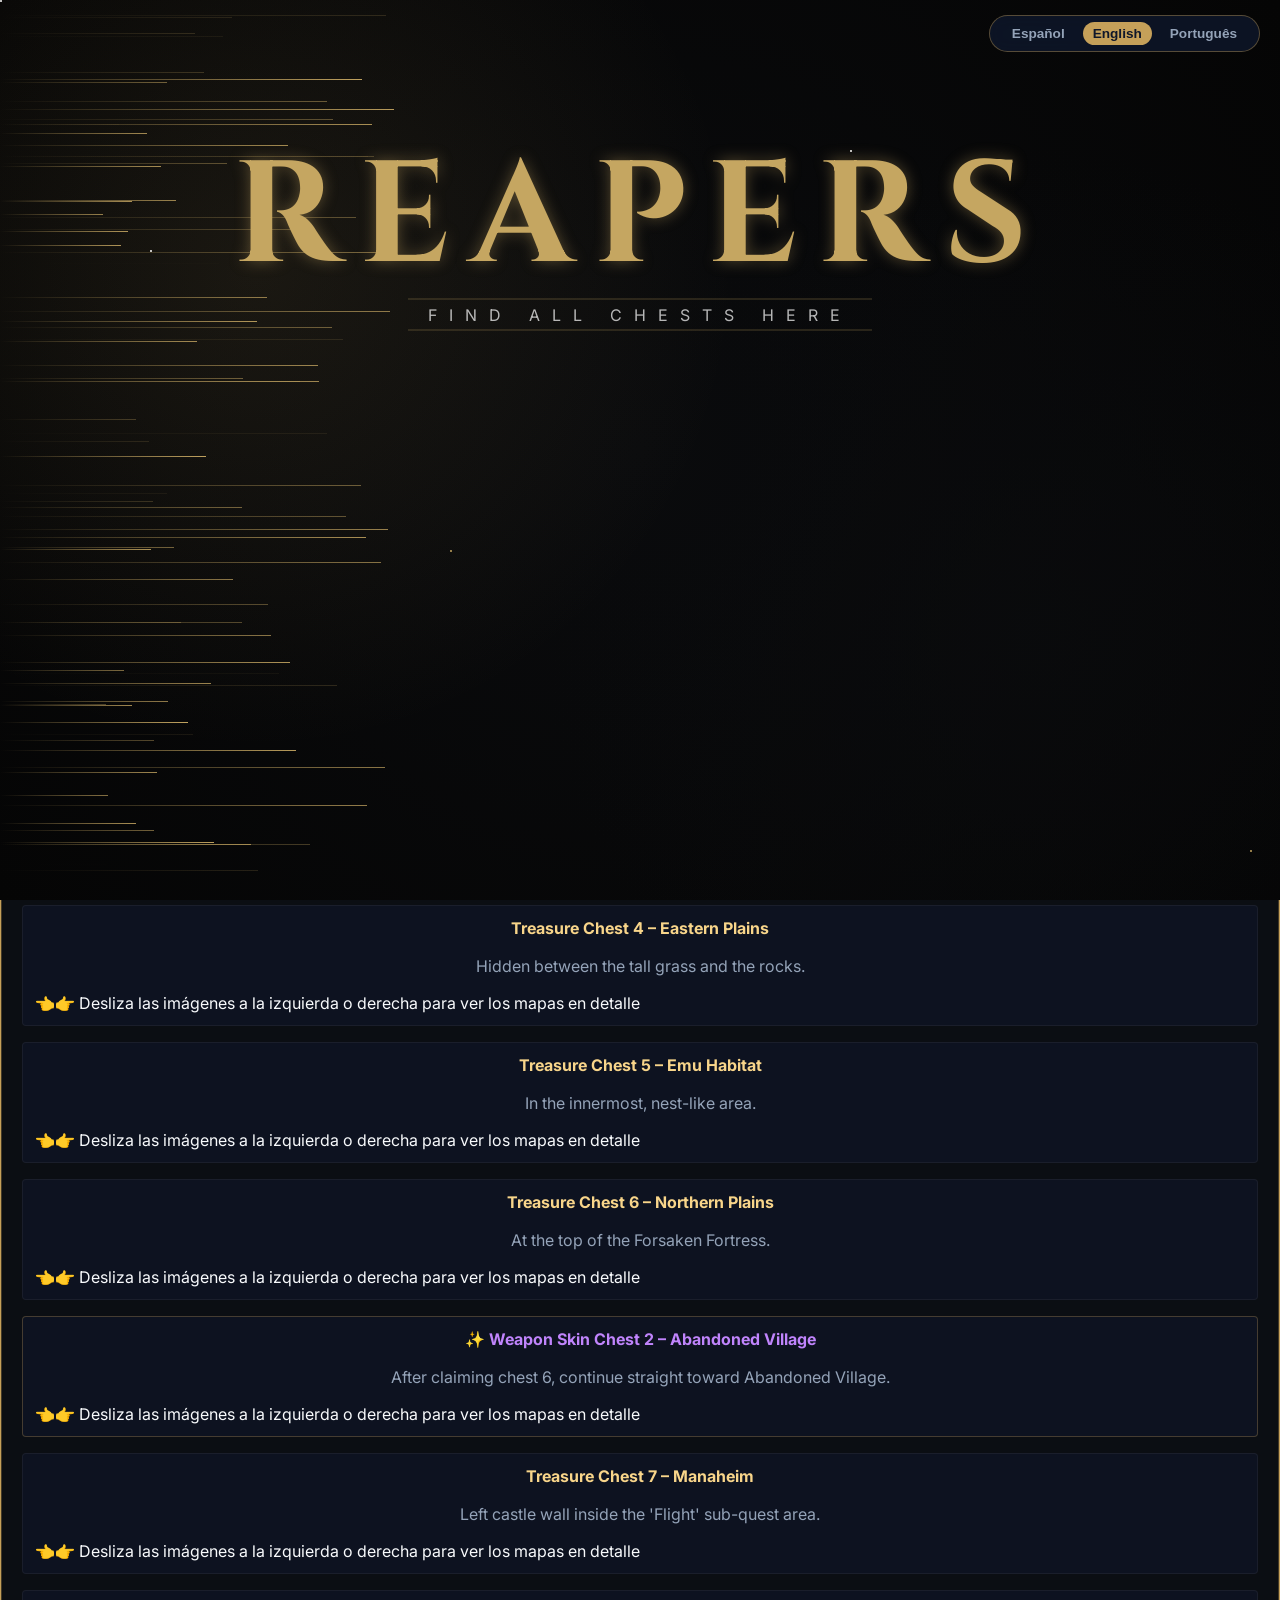
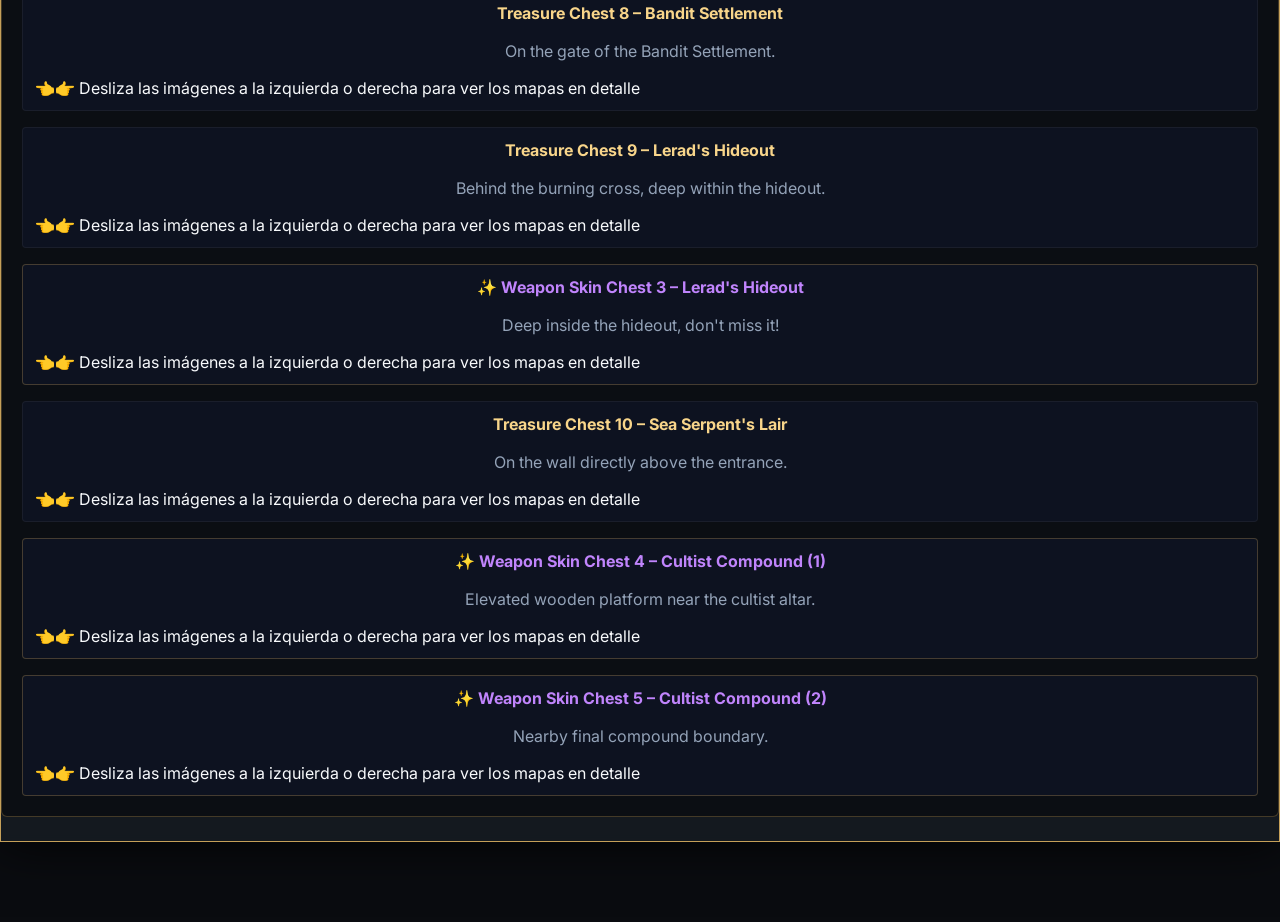
==== commit 2d37eafb: "Update index.html" ====
--- a/index.html
+++ b/index.html
@@ -105,6 +105,10 @@
                             <img class="img-quest"
                                 src="https://web-data-cdn.kakaogames.com/qa/platformview/images/202511/20251114150000813.png"
                                 alt="">
+                            <div class="scroll-indicator-mobile">
+                                <span class="scroll-icon">👈👉</span> Desliza las imágenes a la izquierda o derecha para
+                                ver los mapas en detalle
+                            </div>
                         </div>
                         <div
                             style="background: rgba(15, 23, 42, 0.6); border: 1px solid rgba(197, 160, 89, 0.3); padding: 12px; border-radius: 4px;">
@@ -117,6 +121,10 @@
                             <img class="img-quest"
                                 src="https://web-data-cdn.kakaogames.com/qa/platformview/images/202511/20251117190632985.png"
                                 alt="">
+                            <div class="scroll-indicator-mobile">
+                                <span class="scroll-icon">👈👉</span> Desliza las imágenes a la izquierda o derecha para
+                                ver los mapas en detalle
+                            </div>
                         </div>
                         <div
                             style="background: rgba(15, 23, 42, 0.6); border: 1px solid rgba(255,255,255,0.05); padding: 12px; border-radius: 4px;">
@@ -129,6 +137,10 @@
                             <img class="img-quest"
                                 src="https://web-data-cdn.kakaogames.com/qa/platformview/images/202511/20251114150037576.png"
                                 alt="">
+                            <div class="scroll-indicator-mobile">
+                                <span class="scroll-icon">👈👉</span> Desliza las imágenes a la izquierda o derecha para
+                                ver los mapas en detalle
+                            </div>
                         </div>
                         <div
                             style="background: rgba(15, 23, 42, 0.6); border: 1px solid rgba(255,255,255,0.05); padding: 12px; border-radius: 4px;">
@@ -141,6 +153,10 @@
                             <img class="img-quest"
                                 src="https://web-data-cdn.kakaogames.com/qa/platformview/images/202511/20251115211737413.png"
                                 alt="">
+                            <div class="scroll-indicator-mobile">
+                                <span class="scroll-icon">👈👉</span> Desliza las imágenes a la izquierda o derecha para
+                                ver los mapas en detalle
+                            </div>
                         </div>
                         <div
                             style="background: rgba(15, 23, 42, 0.6); border: 1px solid rgba(255,255,255,0.05); padding: 12px; border-radius: 4px;">
@@ -153,6 +169,10 @@
                             <img class="img-quest"
                                 src="https://web-data-cdn.kakaogames.com/qa/platformview/images/202511/20251115211811508.png"
                                 alt="">
+                            <div class="scroll-indicator-mobile">
+                                <span class="scroll-icon">👈👉</span> Desliza las imágenes a la izquierda o derecha para
+                                ver los mapas en detalle
+                            </div>
                         </div>
                         <div
                             style="background: rgba(15, 23, 42, 0.6); border: 1px solid rgba(255,255,255,0.05); padding: 12px; border-radius: 4px;">
@@ -165,6 +185,10 @@
                             <img class="img-quest"
                                 src="https://web-data-cdn.kakaogames.com/qa/platformview/images/202511/20251115211829230.png"
                                 alt="">
+                            <div class="scroll-indicator-mobile">
+                                <span class="scroll-icon">👈👉</span> Desliza las imágenes a la izquierda o derecha para
+                                ver los mapas en detalle
+                            </div>
                         </div>
                         <div
                             style="background: rgba(15, 23, 42, 0.6); border: 1px solid rgba(255,255,255,0.05); padding: 12px; border-radius: 4px;">
@@ -177,6 +201,10 @@
                             <img class="img-quest"
                                 src="https://web-data-cdn.kakaogames.com/qa/platformview/images/202511/20251114150138857.png"
                                 alt="">
+                            <div class="scroll-indicator-mobile">
+                                <span class="scroll-icon">👈👉</span> Desliza las imágenes a la izquierda o derecha para
+                                ver los mapas en detalle
+                            </div>
                         </div>
                         <div
                             style="background: rgba(15, 23, 42, 0.6); border: 1px solid rgba(197, 160, 89, 0.3); padding: 12px; border-radius: 4px;">
@@ -189,6 +217,10 @@
                             <img class="img-quest"
                                 src="https://web-data-cdn.kakaogames.com/qa/platformview/images/202511/20251117190820689.png"
                                 alt="">
+                            <div class="scroll-indicator-mobile">
+                                <span class="scroll-icon">👈👉</span> Desliza las imágenes a la izquierda o derecha para
+                                ver los mapas en detalle
+                            </div>
                         </div>
                         <div
                             style="background: rgba(15, 23, 42, 0.6); border: 1px solid rgba(255,255,255,0.05); padding: 12px; border-radius: 4px;">
@@ -201,6 +233,10 @@
                             <img class="img-quest"
                                 src="https://web-data-cdn.kakaogames.com/qa/platformview/images/202511/20251114150159705.png"
                                 alt="">
+                            <div class="scroll-indicator-mobile">
+                                <span class="scroll-icon">👈👉</span> Desliza las imágenes a la izquierda o derecha para
+                                ver los mapas en detalle
+                            </div>
                         </div>
                         <div
                             style="background: rgba(15, 23, 42, 0.6); border: 1px solid rgba(255,255,255,0.05); padding: 12px; border-radius: 4px;">
@@ -213,6 +249,10 @@
                             <img class="img-quest"
                                 src="https://web-data-cdn.kakaogames.com/qa/platformview/images/202511/20251114184803462.png"
                                 alt="">
+                            <div class="scroll-indicator-mobile">
+                                <span class="scroll-icon">👈👉</span> Desliza las imágenes a la izquierda o derecha para
+                                ver los mapas en detalle
+                            </div>
                         </div>
                         <div
                             style="background: rgba(15, 23, 42, 0.6); border: 1px solid rgba(255,255,255,0.05); padding: 12px; border-radius: 4px;">
@@ -225,6 +265,10 @@
                             <img class="img-quest"
                                 src="https://web-data-cdn.kakaogames.com/qa/platformview/images/202511/20251114150227005.png"
                                 alt="">
+                            <div class="scroll-indicator-mobile">
+                                <span class="scroll-icon">👈👉</span> Desliza las imágenes a la izquierda o derecha para
+                                ver los mapas en detalle
+                            </div>
                         </div>
                         <div
                             style="background: rgba(15, 23, 42, 0.6); border: 1px solid rgba(197, 160, 89, 0.3); padding: 12px; border-radius: 4px;">
@@ -237,6 +281,10 @@
                             <img class="img-quest"
                                 src="https://web-data-cdn.kakaogames.com/qa/platformview/images/202511/20251117190913113.png"
                                 alt="">
+                            <div class="scroll-indicator-mobile">
+                                <span class="scroll-icon">👈👉</span> Desliza las imágenes a la izquierda o derecha para
+                                ver los mapas en detalle
+                            </div>
                         </div>
                         <div
                             style="background: rgba(15, 23, 42, 0.6); border: 1px solid rgba(255,255,255,0.05); padding: 12px; border-radius: 4px;">
@@ -249,6 +297,10 @@
                             <img class="img-quest"
                                 src="https://web-data-cdn.kakaogames.com/qa/platformview/images/202511/20251114150236527.png"
                                 alt="">
+                            <div class="scroll-indicator-mobile">
+                                <span class="scroll-icon">👈👉</span> Desliza las imágenes a la izquierda o derecha para
+                                ver los mapas en detalle
+                            </div>
                         </div>
                         <div
                             style="background: rgba(15, 23, 42, 0.6); border: 1px solid rgba(197, 160, 89, 0.3); padding: 12px; border-radius: 4px;">
@@ -261,6 +313,10 @@
                             <img class="img-quest"
                                 src="https://web-data-cdn.kakaogames.com/qa/platformview/images/202511/20251117191019583.png"
                                 alt="">
+                            <div class="scroll-indicator-mobile">
+                                <span class="scroll-icon">👈👉</span> Desliza las imágenes a la izquierda o derecha para
+                                ver los mapas en detalle
+                            </div>
                         </div>
                         <div
                             style="background: rgba(15, 23, 42, 0.6); border: 1px solid rgba(197, 160, 89, 0.3); padding: 12px; border-radius: 4px;">
@@ -273,6 +329,10 @@
                             <img class="img-quest"
                                 src="https://web-data-cdn.kakaogames.com/qa/platformview/images/202511/20251117191032908.png"
                                 alt="">
+                            <div class="scroll-indicator-mobile">
+                                <span class="scroll-icon">👈👉</span> Desliza las imágenes a la izquierda o derecha para
+                                ver los mapas en detalle
+                            </div>
                         </div>
                     </div>
                 </div>
@@ -304,6 +364,10 @@
                             <img class="img-quest"
                                 src="https://web-data-cdn.kakaogames.com/qa/platformview/images/202511/20251114162326586.png"
                                 alt="">
+                            <div class="scroll-indicator-mobile">
+                                <span class="scroll-icon">👈👉</span> Desliza las imágenes a la izquierda o derecha para
+                                ver los mapas en detalle
+                            </div>
                         </div>
                         <div
                             style="background: rgba(15, 23, 42, 0.6); border: 1px solid rgba(255,255,255,0.05); padding: 12px; border-radius: 4px;">
@@ -316,6 +380,10 @@
                             <img class="img-quest"
                                 src="https://web-data-cdn.kakaogames.com/qa/platformview/images/202511/20251114162338536.png"
                                 alt="">
+                            <div class="scroll-indicator-mobile">
+                                <span class="scroll-icon">👈👉</span> Desliza las imágenes a la izquierda o derecha para
+                                ver los mapas en detalle
+                            </div>
                         </div>
                         <div
                             style="background: rgba(15, 23, 42, 0.6); border: 1px solid rgba(197, 160, 89, 0.3); padding: 12px; border-radius: 4px;">
@@ -328,6 +396,10 @@
                             <img class="img-quest"
                                 src="https://web-data-cdn.kakaogames.com/qa/platformview/images/202511/20251117215514955.png"
                                 alt="">
+                            <div class="scroll-indicator-mobile">
+                                <span class="scroll-icon">👈👉</span> Desliza las imágenes a la izquierda o derecha para
+                                ver los mapas en detalle
+                            </div>
                         </div>
                         <div
                             style="background: rgba(15, 23, 42, 0.6); border: 1px solid rgba(255,255,255,0.05); padding: 12px; border-radius: 4px;">
@@ -340,6 +412,10 @@
                             <img class="img-quest"
                                 src="https://web-data-cdn.kakaogames.com/qa/platformview/images/202511/20251115213007874.png"
                                 alt="">
+                            <div class="scroll-indicator-mobile">
+                                <span class="scroll-icon">👈👉</span> Desliza las imágenes a la izquierda o derecha para
+                                ver los mapas en detalle
+                            </div>
                         </div>
                         <div
                             style="background: rgba(15, 23, 42, 0.6); border: 1px solid rgba(255,255,255,0.05); padding: 12px; border-radius: 4px;">
@@ -352,6 +428,10 @@
                             <img class="img-quest"
                                 src="https://web-data-cdn.kakaogames.com/qa/platformview/images/202511/20251115213110389.png"
                                 alt="">
+                            <div class="scroll-indicator-mobile">
+                                <span class="scroll-icon">👈👉</span> Desliza las imágenes a la izquierda o derecha para
+                                ver los mapas en detalle
+                            </div>
                         </div>
                         <div
                             style="background: rgba(15, 23, 42, 0.6); border: 1px solid rgba(255,255,255,0.05); padding: 12px; border-radius: 4px;">
@@ -364,6 +444,10 @@
                             <img class="img-quest"
                                 src="https://web-data-cdn.kakaogames.com/qa/platformview/images/202511/20251115213135629.png"
                                 alt="">
+                            <div class="scroll-indicator-mobile">
+                                <span class="scroll-icon">👈👉</span> Desliza las imágenes a la izquierda o derecha para
+                                ver los mapas en detalle
+                            </div>
                         </div>
                         <div
                             style="background: rgba(15, 23, 42, 0.6); border: 1px solid rgba(255,255,255,0.05); padding: 12px; border-radius: 4px;">
@@ -376,6 +460,10 @@
                             <img class="img-quest"
                                 src="https://web-data-cdn.kakaogames.com/qa/platformview/images/202511/20251115213157157.png"
                                 alt="">
+                            <div class="scroll-indicator-mobile">
+                                <span class="scroll-icon">👈👉</span> Desliza las imágenes a la izquierda o derecha para
+                                ver los mapas en detalle
+                            </div>
                         </div>
                         <div
                             style="background: rgba(15, 23, 42, 0.6); border: 1px solid rgba(197, 160, 89, 0.3); padding: 12px; border-radius: 4px;">
@@ -388,6 +476,10 @@
                             <img class="img-quest"
                                 src="https://web-data-cdn.kakaogames.com/qa/platformview/images/202511/20251117215558890.png"
                                 alt="">
+                            <div class="scroll-indicator-mobile">
+                                <span class="scroll-icon">👈👉</span> Desliza las imágenes a la izquierda o derecha para
+                                ver los mapas en detalle
+                            </div>
                         </div>
                         <div
                             style="background: rgba(15, 23, 42, 0.6); border: 1px solid rgba(255,255,255,0.05); padding: 12px; border-radius: 4px;">
@@ -400,6 +492,10 @@
                             <img class="img-quest"
                                 src="https://web-data-cdn.kakaogames.com/qa/platformview/images/202511/20251115213223942.png"
                                 alt="">
+                            <div class="scroll-indicator-mobile">
+                                <span class="scroll-icon">👈👉</span> Desliza las imágenes a la izquierda o derecha para
+                                ver los mapas en detalle
+                            </div>
                         </div>
                         <div
                             style="background: rgba(15, 23, 42, 0.6); border: 1px solid rgba(255,255,255,0.05); padding: 12px; border-radius: 4px;">
@@ -412,6 +508,10 @@
                             <img class="img-quest"
                                 src="https://web-data-cdn.kakaogames.com/qa/platformview/images/202511/20251115213242996.png"
                                 alt="">
+                            <div class="scroll-indicator-mobile">
+                                <span class="scroll-icon">👈👉</span> Desliza las imágenes a la izquierda o derecha para
+                                ver los mapas en detalle
+                            </div>
                         </div>
                         <div
                             style="background: rgba(15, 23, 42, 0.6); border: 1px solid rgba(255,255,255,0.05); padding: 12px; border-radius: 4px;">
@@ -424,6 +524,10 @@
                             <img class="img-quest"
                                 src="https://web-data-cdn.kakaogames.com/qa/platformview/images/202511/20251114162522010.png"
                                 alt="">
+                            <div class="scroll-indicator-mobile">
+                                <span class="scroll-icon">👈👉</span> Desliza las imágenes a la izquierda o derecha para
+                                ver los mapas en detalle
+                            </div>
                         </div>
                         <div
                             style="background: rgba(15, 23, 42, 0.6); border: 1px solid rgba(197, 160, 89, 0.3); padding: 12px; border-radius: 4px;">
@@ -436,6 +540,10 @@
                             <img class="img-quest"
                                 src="https://web-data-cdn.kakaogames.com/qa/platformview/images/202511/20251117215640154.png"
                                 alt="">
+                            <div class="scroll-indicator-mobile">
+                                <span class="scroll-icon">👈👉</span> Desliza las imágenes a la izquierda o derecha para
+                                ver los mapas en detalle
+                            </div>
                         </div>
                         <div
                             style="background: rgba(15, 23, 42, 0.6); border: 1px solid rgba(255,255,255,0.05); padding: 12px; border-radius: 4px;">
@@ -448,6 +556,10 @@
                             <img class="img-quest"
                                 src="https://web-data-cdn.kakaogames.com/qa/platformview/images/202511/20251115205102865.png"
                                 alt="">
+                            <div class="scroll-indicator-mobile">
+                                <span class="scroll-icon">👈👉</span> Desliza las imágenes a la izquierda o derecha para
+                                ver los mapas en detalle
+                            </div>
                         </div>
                         <div
                             style="background: rgba(15, 23, 42, 0.6); border: 1px solid rgba(197, 160, 89, 0.3); padding: 12px; border-radius: 4px;">
@@ -460,6 +572,10 @@
                             <img class="img-quest"
                                 src="https://web-data-cdn.kakaogames.com/qa/platformview/images/202511/20251117215720633.png"
                                 alt="">
+                            <div class="scroll-indicator-mobile">
+                                <span class="scroll-icon">👈👉</span> Desliza las imágenes a la izquierda o derecha para
+                                ver los mapas en detalle
+                            </div>
                         </div>
                         <div
                             style="background: rgba(15, 23, 42, 0.6); border: 1px solid rgba(197, 160, 89, 0.3); padding: 12px; border-radius: 4px;">
@@ -472,6 +588,10 @@
                             <img class="img-quest"
                                 src="https://web-data-cdn.kakaogames.com/qa/platformview/images/202511/20251117215738917.png"
                                 alt="">
+                            <div class="scroll-indicator-mobile">
+                                <span class="scroll-icon">👈👉</span> Desliza las imágenes a la izquierda o derecha para
+                                ver los mapas en detalle
+                            </div>
                         </div>
                     </div>
                 </div>
@@ -503,6 +623,10 @@
                             <img class="img-quest"
                                 src="https://web-data-cdn.kakaogames.com/qa/platformview/images/202511/20251116235728683.png"
                                 alt="">
+                            <div class="scroll-indicator-mobile">
+                                <span class="scroll-icon">👈👉</span> Desliza las imágenes a la izquierda o derecha para
+                                ver los mapas en detalle
+                            </div>
                         </div>
                         <div
                             style="background: rgba(15, 23, 42, 0.6); border: 1px solid rgba(255,255,255,0.05); padding: 12px; border-radius: 4px;">
@@ -515,6 +639,10 @@
                             <img class="img-quest"
                                 src="https://web-data-cdn.kakaogames.com/qa/platformview/images/202511/20251116235744654.png"
                                 alt="">
+                            <div class="scroll-indicator-mobile">
+                                <span class="scroll-icon">👈👉</span> Desliza las imágenes a la izquierda o derecha para
+                                ver los mapas en detalle
+                            </div>
                         </div>
                         <div
                             style="background: rgba(15, 23, 42, 0.6); border: 1px solid rgba(255,255,255,0.05); padding: 12px; border-radius: 4px;">
@@ -527,6 +655,10 @@
                             <img class="img-quest"
                                 src="https://web-data-cdn.kakaogames.com/qa/platformview/images/202511/20251116235756607.png"
                                 alt="">
+                            <div class="scroll-indicator-mobile">
+                                <span class="scroll-icon">👈👉</span> Desliza las imágenes a la izquierda o derecha para
+                                ver los mapas en detalle
+                            </div>
                         </div>
                         <div
                             style="background: rgba(15, 23, 42, 0.6); border: 1px solid rgba(255,255,255,0.05); padding: 12px; border-radius: 4px;">
@@ -539,6 +671,10 @@
                             <img class="img-quest"
                                 src="https://web-data-cdn.kakaogames.com/qa/platformview/images/202511/20251116235813605.png"
                                 alt="">
+                            <div class="scroll-indicator-mobile">
+                                <span class="scroll-icon">👈👉</span> Desliza las imágenes a la izquierda o derecha para
+                                ver los mapas en detalle
+                            </div>
                         </div>
                         <div
                             style="background: rgba(15, 23, 42, 0.6); border: 1px solid rgba(255,255,255,0.05); padding: 12px; border-radius: 4px;">
@@ -551,6 +687,10 @@
                             <img class="img-quest"
                                 src="https://web-data-cdn.kakaogames.com/qa/platformview/images/202511/20251116235825352.png"
                                 alt="">
+                            <div class="scroll-indicator-mobile">
+                                <span class="scroll-icon">👈👉</span> Desliza las imágenes a la izquierda o derecha para
+                                ver los mapas en detalle
+                            </div>
                         </div>
                         <div
                             style="background: rgba(15, 23, 42, 0.6); border: 1px solid rgba(197, 160, 89, 0.3); padding: 12px; border-radius: 4px;">
@@ -563,6 +703,10 @@
                             <img class="img-quest"
                                 src="https://web-data-cdn.kakaogames.com/qa/platformview/images/202511/20251117215949836.png"
                                 alt="">
+                            <div class="scroll-indicator-mobile">
+                                <span class="scroll-icon">👈👉</span> Desliza las imágenes a la izquierda o derecha para
+                                ver los mapas en detalle
+                            </div>
                         </div>
                         <div
                             style="background: rgba(15, 23, 42, 0.6); border: 1px solid rgba(255,255,255,0.05); padding: 12px; border-radius: 4px;">
@@ -575,6 +719,10 @@
                             <img class="img-quest"
                                 src="https://web-data-cdn.kakaogames.com/qa/platformview/images/202511/20251116235841971.png"
                                 alt="">
+                            <div class="scroll-indicator-mobile">
+                                <span class="scroll-icon">👈👉</span> Desliza las imágenes a la izquierda o derecha para
+                                ver los mapas en detalle
+                            </div>
                         </div>
                         <div
                             style="background: rgba(15, 23, 42, 0.6); border: 1px solid rgba(197, 160, 89, 0.3); padding: 12px; border-radius: 4px;">
@@ -587,6 +735,10 @@
                             <img class="img-quest"
                                 src="https://web-data-cdn.kakaogames.com/qa/platformview/images/202511/20251117220022491.png"
                                 alt="">
+                            <div class="scroll-indicator-mobile">
+                                <span class="scroll-icon">👈👉</span> Desliza las imágenes a la izquierda o derecha para
+                                ver los mapas en detalle
+                            </div>
                         </div>
                         <div
                             style="background: rgba(15, 23, 42, 0.6); border: 1px solid rgba(255,255,255,0.05); padding: 12px; border-radius: 4px;">
@@ -599,6 +751,10 @@
                             <img class="img-quest"
                                 src="https://web-data-cdn.kakaogames.com/qa/platformview/images/202511/20251116235854024.png"
                                 alt="">
+                            <div class="scroll-indicator-mobile">
+                                <span class="scroll-icon">👈👉</span> Desliza las imágenes a la izquierda o derecha para
+                                ver los mapas en detalle
+                            </div>
                         </div>
                         <div
                             style="background: rgba(15, 23, 42, 0.6); border: 1px solid rgba(197, 160, 89, 0.3); padding: 12px; border-radius: 4px;">
@@ -611,6 +767,10 @@
                             <img class="img-quest"
                                 src="https://web-data-cdn.kakaogames.com/qa/platformview/images/202511/20251117220058245.png"
                                 alt="">
+                            <div class="scroll-indicator-mobile">
+                                <span class="scroll-icon">👈👉</span> Desliza las imágenes a la izquierda o derecha para
+                                ver los mapas en detalle
+                            </div>
                         </div>
                         <div
                             style="background: rgba(15, 23, 42, 0.6); border: 1px solid rgba(255,255,255,0.05); padding: 12px; border-radius: 4px;">
@@ -623,6 +783,10 @@
                             <img class="img-quest"
                                 src="https://web-data-cdn.kakaogames.com/qa/platformview/images/202511/20251116235905017.png"
                                 alt="">
+                            <div class="scroll-indicator-mobile">
+                                <span class="scroll-icon">👈👉</span> Desliza las imágenes a la izquierda o derecha para
+                                ver los mapas en detalle
+                            </div>
                         </div>
                         <div
                             style="background: rgba(15, 23, 42, 0.6); border: 1px solid rgba(255,255,255,0.05); padding: 12px; border-radius: 4px;">
@@ -635,6 +799,10 @@
                             <img class="img-quest"
                                 src="https://web-data-cdn.kakaogames.com/qa/platformview/images/202511/20251116235914888.png"
                                 alt="">
+                            <div class="scroll-indicator-mobile">
+                                <span class="scroll-icon">👈👉</span> Desliza las imágenes a la izquierda o derecha para
+                                ver los mapas en detalle
+                            </div>
                         </div>
                         <div
                             style="background: rgba(15, 23, 42, 0.6); border: 1px solid rgba(197, 160, 89, 0.3); padding: 12px; border-radius: 4px;">
@@ -647,6 +815,10 @@
                             <img class="img-quest"
                                 src="https://web-data-cdn.kakaogames.com/qa/platformview/images/202511/20251117220137414.png"
                                 alt="">
+                            <div class="scroll-indicator-mobile">
+                                <span class="scroll-icon">👈👉</span> Desliza las imágenes a la izquierda o derecha para
+                                ver los mapas en detalle
+                            </div>
                         </div>
                         <div
                             style="background: rgba(15, 23, 42, 0.6); border: 1px solid rgba(197, 160, 89, 0.3); padding: 12px; border-radius: 4px;">
@@ -659,6 +831,10 @@
                             <img class="img-quest"
                                 src="https://web-data-cdn.kakaogames.com/qa/platformview/images/202511/20251117220155175.png"
                                 alt="">
+                            <div class="scroll-indicator-mobile">
+                                <span class="scroll-icon">👈👉</span> Desliza las imágenes a la izquierda o derecha para
+                                ver los mapas en detalle
+                            </div>
                         </div>
                         <div
                             style="background: rgba(15, 23, 42, 0.6); border: 1px solid rgba(255,255,255,0.05); padding: 12px; border-radius: 4px;">
@@ -671,6 +847,10 @@
                             <img class="img-quest"
                                 src="https://web-data-cdn.kakaogames.com/qa/platformview/images/202511/20251116235925291.png"
                                 alt="">
+                            <div class="scroll-indicator-mobile">
+                                <span class="scroll-icon">👈👉</span> Desliza las imágenes a la izquierda o derecha para
+                                ver los mapas en detalle
+                            </div>
                         </div>
                     </div>
                 </div>
@@ -702,6 +882,10 @@
                             <img class="img-quest"
                                 src="https://web-data-cdn.kakaogames.com/qa/platformview/images/202511/20251117000004294.png"
                                 alt="">
+                            <div class="scroll-indicator-mobile">
+                                <span class="scroll-icon">👈👉</span> Desliza las imágenes a la izquierda o derecha para
+                                ver los mapas en detalle
+                            </div>
                         </div>
                         <div
                             style="background: rgba(15, 23, 42, 0.6); border: 1px solid rgba(255,255,255,0.05); padding: 12px; border-radius: 4px;">
@@ -714,6 +898,10 @@
                             <img class="img-quest"
                                 src="https://web-data-cdn.kakaogames.com/qa/platformview/images/202511/20251117000016269.png"
                                 alt="">
+                            <div class="scroll-indicator-mobile">
+                                <span class="scroll-icon">👈👉</span> Desliza las imágenes a la izquierda o derecha para
+                                ver los mapas en detalle
+                            </div>
                         </div>
                         <div
                             style="background: rgba(15, 23, 42, 0.6); border: 1px solid rgba(255,255,255,0.05); padding: 12px; border-radius: 4px;">
@@ -726,6 +914,10 @@
                             <img class="img-quest"
                                 src="https://web-data-cdn.kakaogames.com/qa/platformview/images/202511/20251117000026632.png"
                                 alt="">
+                            <div class="scroll-indicator-mobile">
+                                <span class="scroll-icon">👈👉</span> Desliza las imágenes a la izquierda o derecha para
+                                ver los mapas en detalle
+                            </div>
                         </div>
                         <div
                             style="background: rgba(15, 23, 42, 0.6); border: 1px solid rgba(197, 160, 89, 0.3); padding: 12px; border-radius: 4px;">
@@ -738,6 +930,10 @@
                             <img class="img-quest"
                                 src="https://web-data-cdn.kakaogames.com/qa/platformview/images/202511/20251117220448403.png"
                                 alt="">
+                            <div class="scroll-indicator-mobile">
+                                <span class="scroll-icon">👈👉</span> Desliza las imágenes a la izquierda o derecha para
+                                ver los mapas en detalle
+                            </div>
                         </div>
                         <div
                             style="background: rgba(15, 23, 42, 0.6); border: 1px solid rgba(255,255,255,0.05); padding: 12px; border-radius: 4px;">
@@ -750,6 +946,10 @@
                             <img class="img-quest"
                                 src="https://web-data-cdn.kakaogames.com/qa/platformview/images/202511/20251117000042241.png"
                                 alt="">
+                            <div class="scroll-indicator-mobile">
+                                <span class="scroll-icon">👈👉</span> Desliza las imágenes a la izquierda o derecha para
+                                ver los mapas en detalle
+                            </div>
                         </div>
                         <div
                             style="background: rgba(15, 23, 42, 0.6); border: 1px solid rgba(255,255,255,0.05); padding: 12px; border-radius: 4px;">
@@ -762,6 +962,10 @@
                             <img class="img-quest"
                                 src="https://web-data-cdn.kakaogames.com/qa/platformview/images/202511/20251117000053379.png"
                                 alt="">
+                            <div class="scroll-indicator-mobile">
+                                <span class="scroll-icon">👈👉</span> Desliza las imágenes a la izquierda o derecha para
+                                ver los mapas en detalle
+                            </div>
                         </div>
                         <div
                             style="background: rgba(15, 23, 42, 0.6); border: 1px solid rgba(255,255,255,0.05); padding: 12px; border-radius: 4px;">
@@ -774,6 +978,10 @@
                             <img class="img-quest"
                                 src="https://web-data-cdn.kakaogames.com/qa/platformview/images/202511/20251117000106488.png"
                                 alt="">
+                            <div class="scroll-indicator-mobile">
+                                <span class="scroll-icon">👈👉</span> Desliza las imágenes a la izquierda o derecha para
+                                ver los mapas en detalle
+                            </div>
                         </div>
                         <div
                             style="background: rgba(15, 23, 42, 0.6); border: 1px solid rgba(255,255,255,0.05); padding: 12px; border-radius: 4px;">
@@ -786,6 +994,10 @@
                             <img class="img-quest"
                                 src="https://web-data-cdn.kakaogames.com/qa/platformview/images/202511/20251117000117189.png"
                                 alt="">
+                            <div class="scroll-indicator-mobile">
+                                <span class="scroll-icon">👈👉</span> Desliza las imágenes a la izquierda o derecha para
+                                ver los mapas en detalle
+                            </div>
                         </div>
                         <div
                             style="background: rgba(15, 23, 42, 0.6); border: 1px solid rgba(197, 160, 89, 0.3); padding: 12px; border-radius: 4px;">
@@ -798,6 +1010,10 @@
                             <img class="img-quest"
                                 src="https://web-data-cdn.kakaogames.com/qa/platformview/images/202511/20251117220518014.png"
                                 alt="">
+                            <div class="scroll-indicator-mobile">
+                                <span class="scroll-icon">👈👉</span> Desliza las imágenes a la izquierda o derecha para
+                                ver los mapas en detalle
+                            </div>
                         </div>
                         <div
                             style="background: rgba(15, 23, 42, 0.6); border: 1px solid rgba(255,255,255,0.05); padding: 12px; border-radius: 4px;">
@@ -810,6 +1026,10 @@
                             <img class="img-quest"
                                 src="https://web-data-cdn.kakaogames.com/qa/platformview/images/202511/20251117000128576.png"
                                 alt="">
+                            <div class="scroll-indicator-mobile">
+                                <span class="scroll-icon">👈👉</span> Desliza las imágenes a la izquierda o derecha para
+                                ver los mapas en detalle
+                            </div>
                         </div>
                         <div
                             style="background: rgba(15, 23, 42, 0.6); border: 1px solid rgba(255,255,255,0.05); padding: 12px; border-radius: 4px;">
@@ -822,6 +1042,10 @@
                             <img class="img-quest"
                                 src="https://web-data-cdn.kakaogames.com/qa/platformview/images/202511/20251117000140102.png"
                                 alt="">
+                            <div class="scroll-indicator-mobile">
+                                <span class="scroll-icon">👈👉</span> Desliza las imágenes a la izquierda o derecha para
+                                ver los mapas en detalle
+                            </div>
                         </div>
                         <div
                             style="background: rgba(15, 23, 42, 0.6); border: 1px solid rgba(197, 160, 89, 0.3); padding: 12px; border-radius: 4px;">
@@ -834,6 +1058,10 @@
                             <img class="img-quest"
                                 src="https://web-data-cdn.kakaogames.com/qa/platformview/images/202511/20251117220548490.png"
                                 alt="">
+                            <div class="scroll-indicator-mobile">
+                                <span class="scroll-icon">👈👉</span> Desliza las imágenes a la izquierda o derecha para
+                                ver los mapas en detalle
+                            </div>
                         </div>
                         <div
                             style="background: rgba(15, 23, 42, 0.6); border: 1px solid rgba(255,255,255,0.05); padding: 12px; border-radius: 4px;">
@@ -846,6 +1074,10 @@
                             <img class="img-quest"
                                 src="https://web-data-cdn.kakaogames.com/qa/platformview/images/202511/20251117000151874.png"
                                 alt="">
+                            <div class="scroll-indicator-mobile">
+                                <span class="scroll-icon">👈👉</span> Desliza las imágenes a la izquierda o derecha para
+                                ver los mapas en detalle
+                            </div>
                         </div>
                         <div
                             style="background: rgba(15, 23, 42, 0.6); border: 1px solid rgba(197, 160, 89, 0.3); padding: 12px; border-radius: 4px;">
@@ -858,6 +1090,10 @@
                             <img class="img-quest"
                                 src="https://web-data-cdn.kakaogames.com/qa/platformview/images/202511/20251117220617211.png"
                                 alt="">
+                            <div class="scroll-indicator-mobile">
+                                <span class="scroll-icon">👈👉</span> Desliza las imágenes a la izquierda o derecha para
+                                ver los mapas en detalle
+                            </div>
                         </div>
                         <div
                             style="background: rgba(15, 23, 42, 0.6); border: 1px solid rgba(197, 160, 89, 0.3); padding: 12px; border-radius: 4px;">
@@ -870,6 +1106,10 @@
                             <img class="img-quest"
                                 src="https://web-data-cdn.kakaogames.com/qa/platformview/images/202511/20251117220632344.png"
                                 alt="">
+                            <div class="scroll-indicator-mobile">
+                                <span class="scroll-icon">👈👉</span> Desliza las imágenes a la izquierda o derecha para
+                                ver los mapas en detalle
+                            </div>
                         </div>
                     </div>
                 </div>
@@ -901,6 +1141,10 @@
                             <img class="img-quest"
                                 src="https://web-data-cdn.kakaogames.com/qa/platformview/images/202511/20251117000220057.png"
                                 alt="">
+                            <div class="scroll-indicator-mobile">
+                                <span class="scroll-icon">👈👉</span> Desliza las imágenes a la izquierda o derecha para
+                                ver los mapas en detalle
+                            </div>
                         </div>
                         <div
                             style="background: rgba(15, 23, 42, 0.6); border: 1px solid rgba(197, 160, 89, 0.3); padding: 12px; border-radius: 4px;">
@@ -913,6 +1157,10 @@
                             <img class="img-quest"
                                 src="https://web-data-cdn.kakaogames.com/qa/platformview/images/202511/20251117220826884.png"
                                 alt="">
+                            <div class="scroll-indicator-mobile">
+                                <span class="scroll-icon">👈👉</span> Desliza las imágenes a la izquierda o derecha para
+                                ver los mapas en detalle
+                            </div>
                         </div>
                         <div
                             style="background: rgba(15, 23, 42, 0.6); border: 1px solid rgba(197, 160, 89, 0.3); padding: 12px; border-radius: 4px;">
@@ -925,6 +1173,10 @@
                             <img class="img-quest"
                                 src="https://web-data-cdn.kakaogames.com/qa/platformview/images/202511/20251117220840732.png"
                                 alt="">
+                            <div class="scroll-indicator-mobile">
+                                <span class="scroll-icon">👈👉</span> Desliza las imágenes a la izquierda o derecha para
+                                ver los mapas en detalle
+                            </div>
                         </div>
                         <div
                             style="background: rgba(15, 23, 42, 0.6); border: 1px solid rgba(255,255,255,0.05); padding: 12px; border-radius: 4px;">
@@ -937,6 +1189,10 @@
                             <img class="img-quest"
                                 src="https://web-data-cdn.kakaogames.com/qa/platformview/images/202511/20251117000232223.png"
                                 alt="">
+                            <div class="scroll-indicator-mobile">
+                                <span class="scroll-icon">👈👉</span> Desliza las imágenes a la izquierda o derecha para
+                                ver los mapas en detalle
+                            </div>
                         </div>
                         <div
                             style="background: rgba(15, 23, 42, 0.6); border: 1px solid rgba(255,255,255,0.05); padding: 12px; border-radius: 4px;">
@@ -949,6 +1205,10 @@
                             <img class="img-quest"
                                 src="https://web-data-cdn.kakaogames.com/qa/platformview/images/202511/20251117000245452.png"
                                 alt="">
+                            <div class="scroll-indicator-mobile">
+                                <span class="scroll-icon">👈👉</span> Desliza las imágenes a la izquierda o derecha para
+                                ver los mapas en detalle
+                            </div>
                         </div>
                         <div
                             style="background: rgba(15, 23, 42, 0.6); border: 1px solid rgba(255,255,255,0.05); padding: 12px; border-radius: 4px;">
@@ -961,6 +1221,10 @@
                             <img class="img-quest"
                                 src="https://web-data-cdn.kakaogames.com/qa/platformview/images/202511/20251117000255492.png"
                                 alt="">
+                            <div class="scroll-indicator-mobile">
+                                <span class="scroll-icon">👈👉</span> Desliza las imágenes a la izquierda o derecha para
+                                ver los mapas en detalle
+                            </div>
                         </div>
                         <div
                             style="background: rgba(15, 23, 42, 0.6); border: 1px solid rgba(197, 160, 89, 0.3); padding: 12px; border-radius: 4px;">
@@ -973,6 +1237,10 @@
                             <img class="img-quest"
                                 src="https://web-data-cdn.kakaogames.com/qa/platformview/images/202511/20251117220911571.png"
                                 alt="">
+                            <div class="scroll-indicator-mobile">
+                                <span class="scroll-icon">👈👉</span> Desliza las imágenes a la izquierda o derecha para
+                                ver los mapas en detalle
+                            </div>
                         </div>
                         <div
                             style="background: rgba(15, 23, 42, 0.6); border: 1px solid rgba(255,255,255,0.05); padding: 12px; border-radius: 4px;">
@@ -985,6 +1253,10 @@
                             <img class="img-quest"
                                 src="https://web-data-cdn.kakaogames.com/qa/platformview/images/202511/20251117000308196.png"
                                 alt="">
+                            <div class="scroll-indicator-mobile">
+                                <span class="scroll-icon">👈👉</span> Desliza las imágenes a la izquierda o derecha para
+                                ver los mapas en detalle
+                            </div>
                         </div>
                         <div
                             style="background: rgba(15, 23, 42, 0.6); border: 1px solid rgba(197, 160, 89, 0.3); padding: 12px; border-radius: 4px;">
@@ -997,6 +1269,10 @@
                             <img class="img-quest"
                                 src="https://web-data-cdn.kakaogames.com/qa/platformview/images/202511/20251117220936618.png"
                                 alt="">
+                            <div class="scroll-indicator-mobile">
+                                <span class="scroll-icon">👈👉</span> Desliza las imágenes a la izquierda o derecha para
+                                ver los mapas en detalle
+                            </div>
                         </div>
                         <div
                             style="background: rgba(15, 23, 42, 0.6); border: 1px solid rgba(255,255,255,0.05); padding: 12px; border-radius: 4px;">
@@ -1009,6 +1285,10 @@
                             <img class="img-quest"
                                 src="https://web-data-cdn.kakaogames.com/qa/platformview/images/202511/20251117000318394.png"
                                 alt="">
+                            <div class="scroll-indicator-mobile">
+                                <span class="scroll-icon">👈👉</span> Desliza las imágenes a la izquierda o derecha para
+                                ver los mapas en detalle
+                            </div>
                         </div>
                         <div
                             style="background: rgba(15, 23, 42, 0.6); border: 1px solid rgba(255,255,255,0.05); padding: 12px; border-radius: 4px;">
@@ -1021,6 +1301,10 @@
                             <img class="img-quest"
                                 src="https://web-data-cdn.kakaogames.com/qa/platformview/images/202511/20251117000328701.png"
                                 alt="">
+                            <div class="scroll-indicator-mobile">
+                                <span class="scroll-icon">👈👉</span> Desliza las imágenes a la izquierda o derecha para
+                                ver los mapas en detalle
+                            </div>
                         </div>
                         <div
                             style="background: rgba(15, 23, 42, 0.6); border: 1px solid rgba(255,255,255,0.05); padding: 12px; border-radius: 4px;">
@@ -1033,6 +1317,10 @@
                             <img class="img-quest"
                                 src="https://web-data-cdn.kakaogames.com/qa/platformview/images/202511/20251117000340442.png"
                                 alt="">
+                            <div class="scroll-indicator-mobile">
+                                <span class="scroll-icon">👈👉</span> Desliza las imágenes a la izquierda o derecha para
+                                ver los mapas en detalle
+                            </div>
                         </div>
                         <div
                             style="background: rgba(15, 23, 42, 0.6); border: 1px solid rgba(197, 160, 89, 0.3); padding: 12px; border-radius: 4px;">
@@ -1045,6 +1333,10 @@
                             <img class="img-quest"
                                 src="https://web-data-cdn.kakaogames.com/qa/platformview/images/202511/20251117221046909.png"
                                 alt="">
+                            <div class="scroll-indicator-mobile">
+                                <span class="scroll-icon">👈👉</span> Desliza las imágenes a la izquierda o derecha para
+                                ver los mapas en detalle
+                            </div>
                         </div>
                         <div
                             style="background: rgba(15, 23, 42, 0.6); border: 1px solid rgba(255,255,255,0.05); padding: 12px; border-radius: 4px;">
@@ -1057,6 +1349,10 @@
                             <img class="img-quest"
                                 src="https://web-data-cdn.kakaogames.com/qa/platformview/images/202511/20251117000353089.png"
                                 alt="">
+                            <div class="scroll-indicator-mobile">
+                                <span class="scroll-icon">👈👉</span> Desliza las imágenes a la izquierda o derecha para
+                                ver los mapas en detalle
+                            </div>
                         </div>
                         <div
                             style="background: rgba(15, 23, 42, 0.6); border: 1px solid rgba(255,255,255,0.05); padding: 12px; border-radius: 4px;">
@@ -1069,6 +1365,10 @@
                             <img class="img-quest"
                                 src="https://web-data-cdn.kakaogames.com/qa/platformview/images/202511/20251117000403064.png"
                                 alt="">
+                            <div class="scroll-indicator-mobile">
+                                <span class="scroll-icon">👈👉</span> Desliza las imágenes a la izquierda o derecha para
+                                ver los mapas en detalle
+                            </div>
                         </div>
                     </div>
                 </div>
@@ -1086,7 +1386,7 @@
         // Mantenemos las traducciones exactamente igual a como las tienes definidas
         const i18n = {
             es: {
-                loading_text:"BUSCA TODOS LOS COFRES AQUÍ",
+                loading_text: "BUSCA TODOS LOS COFRES AQUÍ",
                 map_text: "MAPA COMPLETO CON TODOS LOS PUNTOS SEÑALADOS",
                 link_here: "AQUÍ",
                 btn_map1: "MAP 1", btn_map2: "MAP 2", btn_map3: "MAP 3", btn_map4: "MAP 4", btn_map5: "MAP 5",
--- a/css/style.css
+++ b/css/style.css
@@ -3,6 +3,39 @@
 ===================================================== */
 
 @media (max-width: 767px) {
+
+   /* Permite scroll horizontal en cada tarjeta de cofre */
+div[style*="display: grid"] > div {
+    overflow-x: auto;
+    -webkit-overflow-scrolling: touch;
+}
+
+/* Fuerza a la imagen a tener un tamaño real fijo en móviles */
+.img-quest {
+    min-width: 1090px !important; /* O el ancho nativo que prefieras para ver bien el mapa */
+    width: auto !important;
+    max-width: none !important;
+    height: auto !important;
+    display: block;
+}
+
+   
+
+   /* Contenedor principal de las 3 imágenes */
+.map-images-wrapper {
+    display: flex;
+    flex-wrap: nowrap;
+    overflow-x: auto;
+    -webkit-overflow-scrolling: touch; /* Scroll suave en iOS */
+    width: 100%;
+}
+
+/* Cada una de las 3 imágenes */
+.map-images-wrapper img {
+    flex: 0 0 auto; /* Evita que las imágenes se reduzcan */
+    min-width: 320px; /* Ancho mínimo para mantener buena visibilidad en móvil */
+    height: auto;
+}
    #scrollToTopBtn {
     bottom: 20px !important;
     left: 20px !important;
@@ -18,18 +51,6 @@
     .text-reapers {
         font-size: 62px !important;
     }
-}
-.map-bg {
-    position: absolute;
-    top: 0;
-    left: 0;
-    width: 100%;
-    height: 100%;
-    background-image: url('https://raw.githubusercontent.com/reapers-guild/reapers-guild.github.io/refs/heads/main/css/Gemini_Generated_Image_pu2cm2pu2cm2pu2c.jpg');
-    background-size: cover;
-    background-position: center;
-    filter: brightness(0.55) contrast(1.1);
-    z-index: 2;
 }
 .text-reapers {
     font-family: 'Cinzel', serif;
@@ -761,6 +782,7 @@
 
 
 .ciel {
+    top: 0;
     position: fixed;
     width: 100%;
     height: 100vh;
@@ -864,7 +886,7 @@
 /* --- NUBES OSCURAS --- */
 .ciel .nuage {
     position: absolute;
-    bottom: -100px;
+    bottom: 0;
     left: 0;
     width: 300%;
     height: 120%;
@@ -969,6 +991,7 @@
 }
 
 .pantalla-lista {
+    top: 0;
     opacity: 0;
     pointer-events: none;
 }
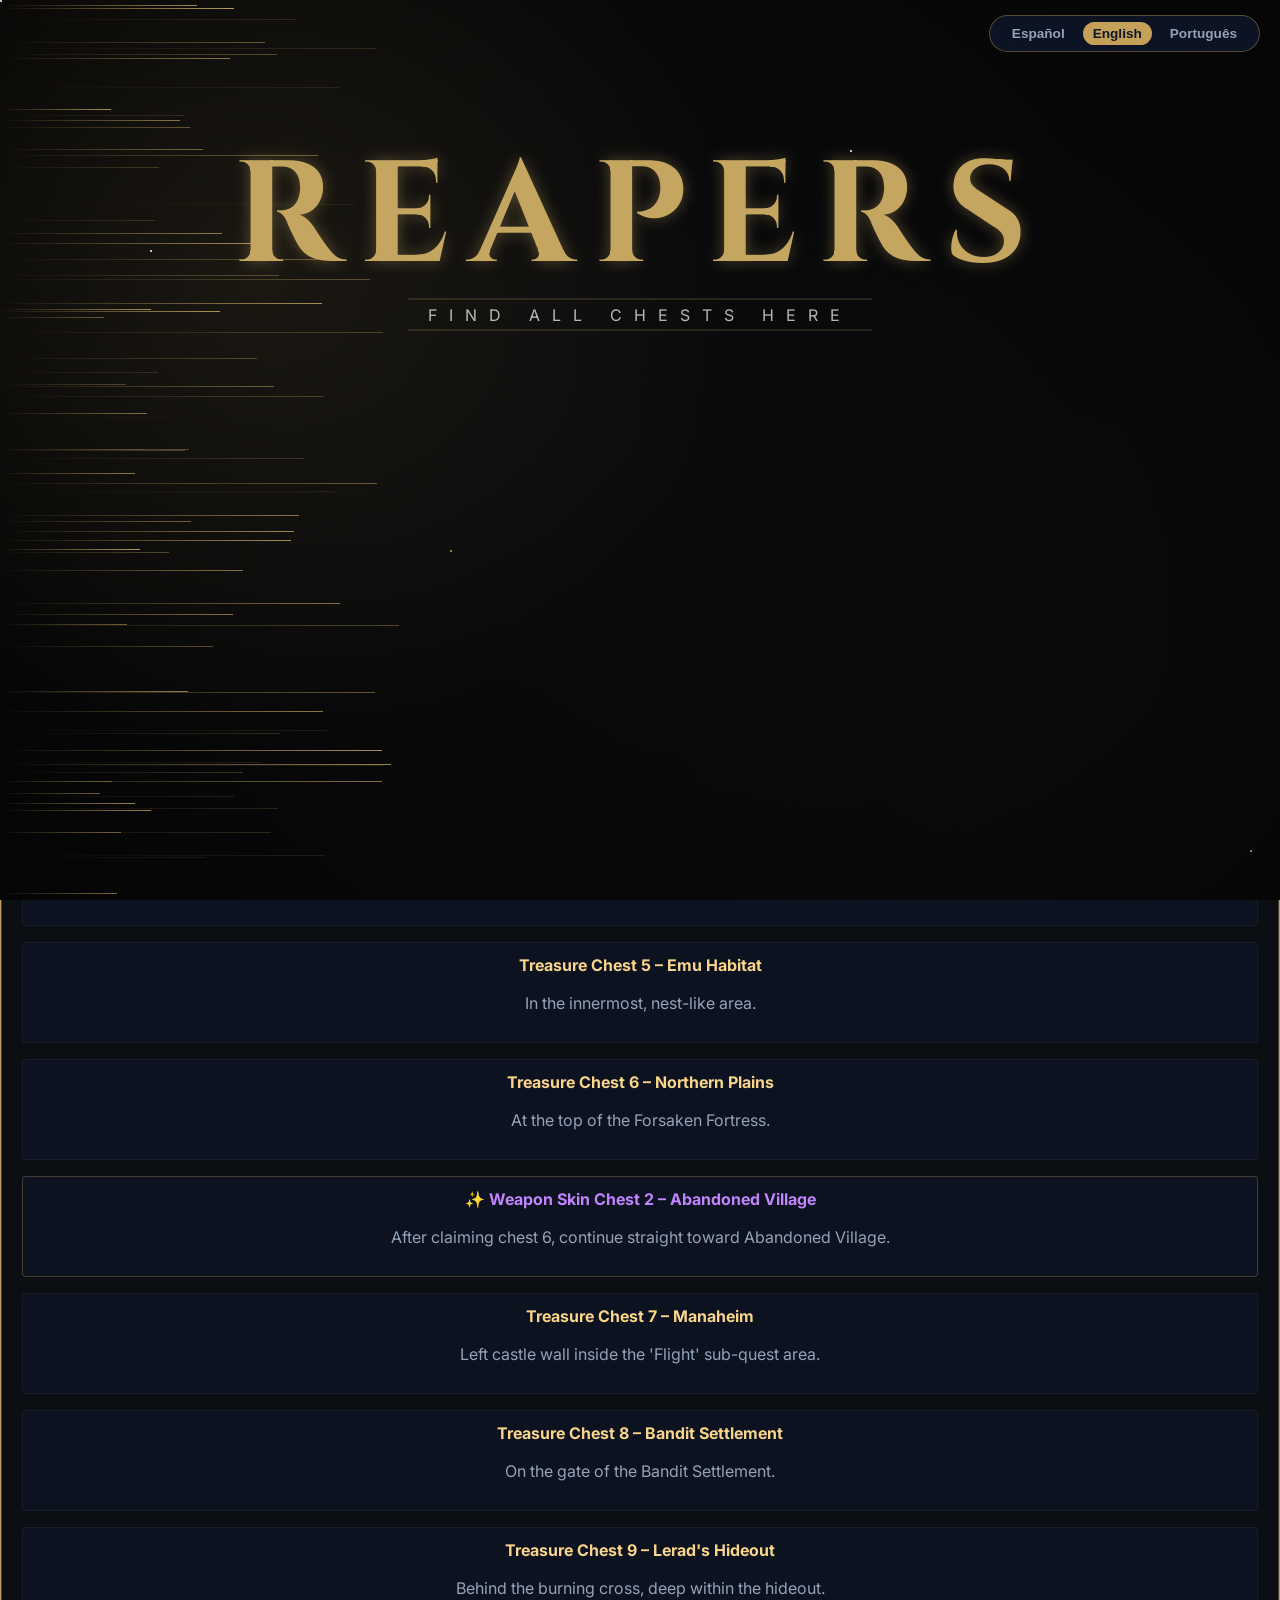
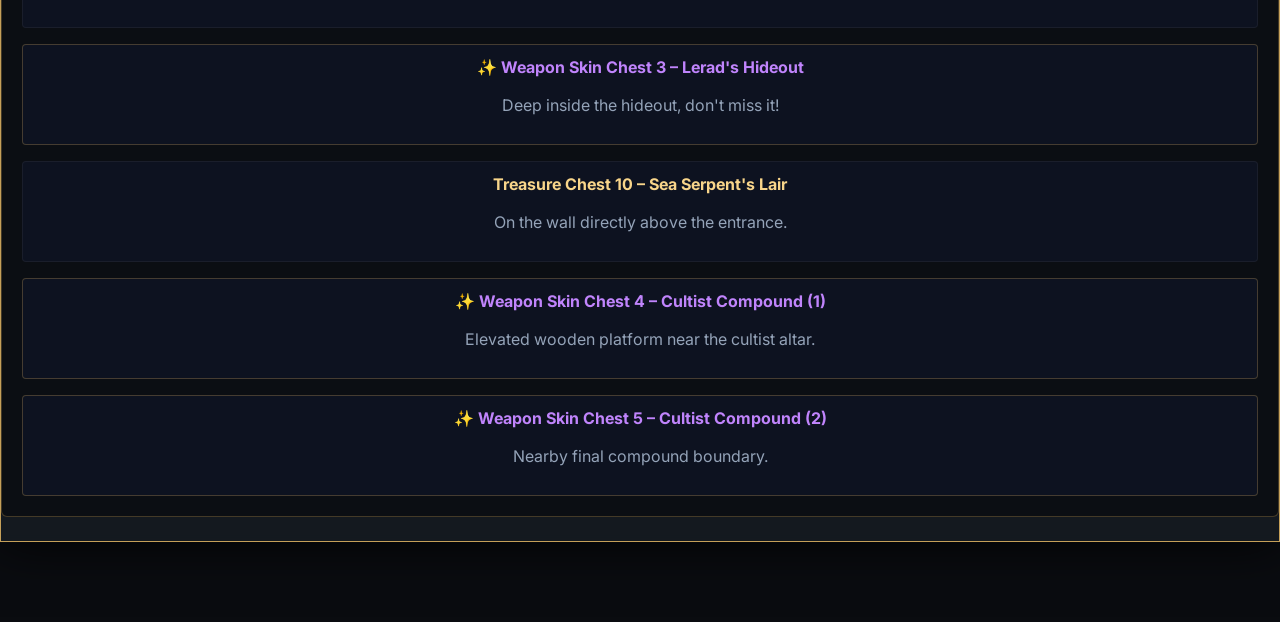
==== commit 46af7e23: "Update index.html" ====
--- a/index.html
+++ b/index.html
@@ -106,8 +106,7 @@
                                 src="https://web-data-cdn.kakaogames.com/qa/platformview/images/202511/20251114150000813.png"
                                 alt="">
                             <div class="scroll-indicator-mobile">
-                                <span class="scroll-icon">👈👉</span> Desliza las imágenes a la izquierda o derecha para
-                                ver los mapas en detalle
+                                <span class="scroll-icon">➔</span>
                             </div>
                         </div>
                         <div
@@ -122,8 +121,7 @@
                                 src="https://web-data-cdn.kakaogames.com/qa/platformview/images/202511/20251117190632985.png"
                                 alt="">
                             <div class="scroll-indicator-mobile">
-                                <span class="scroll-icon">👈👉</span> Desliza las imágenes a la izquierda o derecha para
-                                ver los mapas en detalle
+                                <span class="scroll-icon">➔</span>
                             </div>
                         </div>
                         <div
@@ -138,8 +136,7 @@
                                 src="https://web-data-cdn.kakaogames.com/qa/platformview/images/202511/20251114150037576.png"
                                 alt="">
                             <div class="scroll-indicator-mobile">
-                                <span class="scroll-icon">👈👉</span> Desliza las imágenes a la izquierda o derecha para
-                                ver los mapas en detalle
+                                <span class="scroll-icon">➔</span>
                             </div>
                         </div>
                         <div
@@ -154,8 +151,7 @@
                                 src="https://web-data-cdn.kakaogames.com/qa/platformview/images/202511/20251115211737413.png"
                                 alt="">
                             <div class="scroll-indicator-mobile">
-                                <span class="scroll-icon">👈👉</span> Desliza las imágenes a la izquierda o derecha para
-                                ver los mapas en detalle
+                                <span class="scroll-icon">➔</span>
                             </div>
                         </div>
                         <div
@@ -170,8 +166,7 @@
                                 src="https://web-data-cdn.kakaogames.com/qa/platformview/images/202511/20251115211811508.png"
                                 alt="">
                             <div class="scroll-indicator-mobile">
-                                <span class="scroll-icon">👈👉</span> Desliza las imágenes a la izquierda o derecha para
-                                ver los mapas en detalle
+                                <span class="scroll-icon">➔</span>
                             </div>
                         </div>
                         <div
@@ -186,8 +181,7 @@
                                 src="https://web-data-cdn.kakaogames.com/qa/platformview/images/202511/20251115211829230.png"
                                 alt="">
                             <div class="scroll-indicator-mobile">
-                                <span class="scroll-icon">👈👉</span> Desliza las imágenes a la izquierda o derecha para
-                                ver los mapas en detalle
+                                <span class="scroll-icon">➔</span>
                             </div>
                         </div>
                         <div
@@ -202,8 +196,7 @@
                                 src="https://web-data-cdn.kakaogames.com/qa/platformview/images/202511/20251114150138857.png"
                                 alt="">
                             <div class="scroll-indicator-mobile">
-                                <span class="scroll-icon">👈👉</span> Desliza las imágenes a la izquierda o derecha para
-                                ver los mapas en detalle
+                                <span class="scroll-icon">➔</span>
                             </div>
                         </div>
                         <div
@@ -218,8 +211,7 @@
                                 src="https://web-data-cdn.kakaogames.com/qa/platformview/images/202511/20251117190820689.png"
                                 alt="">
                             <div class="scroll-indicator-mobile">
-                                <span class="scroll-icon">👈👉</span> Desliza las imágenes a la izquierda o derecha para
-                                ver los mapas en detalle
+                                <span class="scroll-icon">➔</span>
                             </div>
                         </div>
                         <div
@@ -234,8 +226,7 @@
                                 src="https://web-data-cdn.kakaogames.com/qa/platformview/images/202511/20251114150159705.png"
                                 alt="">
                             <div class="scroll-indicator-mobile">
-                                <span class="scroll-icon">👈👉</span> Desliza las imágenes a la izquierda o derecha para
-                                ver los mapas en detalle
+                                <span class="scroll-icon">➔</span>
                             </div>
                         </div>
                         <div
@@ -250,8 +241,7 @@
                                 src="https://web-data-cdn.kakaogames.com/qa/platformview/images/202511/20251114184803462.png"
                                 alt="">
                             <div class="scroll-indicator-mobile">
-                                <span class="scroll-icon">👈👉</span> Desliza las imágenes a la izquierda o derecha para
-                                ver los mapas en detalle
+                                <span class="scroll-icon">➔</span>
                             </div>
                         </div>
                         <div
@@ -266,8 +256,7 @@
                                 src="https://web-data-cdn.kakaogames.com/qa/platformview/images/202511/20251114150227005.png"
                                 alt="">
                             <div class="scroll-indicator-mobile">
-                                <span class="scroll-icon">👈👉</span> Desliza las imágenes a la izquierda o derecha para
-                                ver los mapas en detalle
+                                <span class="scroll-icon">➔</span>
                             </div>
                         </div>
                         <div
@@ -282,8 +271,7 @@
                                 src="https://web-data-cdn.kakaogames.com/qa/platformview/images/202511/20251117190913113.png"
                                 alt="">
                             <div class="scroll-indicator-mobile">
-                                <span class="scroll-icon">👈👉</span> Desliza las imágenes a la izquierda o derecha para
-                                ver los mapas en detalle
+                                <span class="scroll-icon">➔</span>
                             </div>
                         </div>
                         <div
@@ -298,8 +286,7 @@
                                 src="https://web-data-cdn.kakaogames.com/qa/platformview/images/202511/20251114150236527.png"
                                 alt="">
                             <div class="scroll-indicator-mobile">
-                                <span class="scroll-icon">👈👉</span> Desliza las imágenes a la izquierda o derecha para
-                                ver los mapas en detalle
+                                <span class="scroll-icon">➔</span>
                             </div>
                         </div>
                         <div
@@ -314,8 +301,7 @@
                                 src="https://web-data-cdn.kakaogames.com/qa/platformview/images/202511/20251117191019583.png"
                                 alt="">
                             <div class="scroll-indicator-mobile">
-                                <span class="scroll-icon">👈👉</span> Desliza las imágenes a la izquierda o derecha para
-                                ver los mapas en detalle
+                                <span class="scroll-icon">➔</span>
                             </div>
                         </div>
                         <div
@@ -330,8 +316,7 @@
                                 src="https://web-data-cdn.kakaogames.com/qa/platformview/images/202511/20251117191032908.png"
                                 alt="">
                             <div class="scroll-indicator-mobile">
-                                <span class="scroll-icon">👈👉</span> Desliza las imágenes a la izquierda o derecha para
-                                ver los mapas en detalle
+                                <span class="scroll-icon">➔</span>
                             </div>
                         </div>
                     </div>
@@ -365,8 +350,7 @@
                                 src="https://web-data-cdn.kakaogames.com/qa/platformview/images/202511/20251114162326586.png"
                                 alt="">
                             <div class="scroll-indicator-mobile">
-                                <span class="scroll-icon">👈👉</span> Desliza las imágenes a la izquierda o derecha para
-                                ver los mapas en detalle
+                                <span class="scroll-icon">➔</span>
                             </div>
                         </div>
                         <div
@@ -381,8 +365,7 @@
                                 src="https://web-data-cdn.kakaogames.com/qa/platformview/images/202511/20251114162338536.png"
                                 alt="">
                             <div class="scroll-indicator-mobile">
-                                <span class="scroll-icon">👈👉</span> Desliza las imágenes a la izquierda o derecha para
-                                ver los mapas en detalle
+                                <span class="scroll-icon">➔</span>
                             </div>
                         </div>
                         <div
@@ -397,8 +380,7 @@
                                 src="https://web-data-cdn.kakaogames.com/qa/platformview/images/202511/20251117215514955.png"
                                 alt="">
                             <div class="scroll-indicator-mobile">
-                                <span class="scroll-icon">👈👉</span> Desliza las imágenes a la izquierda o derecha para
-                                ver los mapas en detalle
+                                <span class="scroll-icon">➔</span>
                             </div>
                         </div>
                         <div
@@ -413,8 +395,7 @@
                                 src="https://web-data-cdn.kakaogames.com/qa/platformview/images/202511/20251115213007874.png"
                                 alt="">
                             <div class="scroll-indicator-mobile">
-                                <span class="scroll-icon">👈👉</span> Desliza las imágenes a la izquierda o derecha para
-                                ver los mapas en detalle
+                                <span class="scroll-icon">➔</span>
                             </div>
                         </div>
                         <div
@@ -429,8 +410,7 @@
                                 src="https://web-data-cdn.kakaogames.com/qa/platformview/images/202511/20251115213110389.png"
                                 alt="">
                             <div class="scroll-indicator-mobile">
-                                <span class="scroll-icon">👈👉</span> Desliza las imágenes a la izquierda o derecha para
-                                ver los mapas en detalle
+                                <span class="scroll-icon">➔</span>
                             </div>
                         </div>
                         <div
@@ -445,8 +425,7 @@
                                 src="https://web-data-cdn.kakaogames.com/qa/platformview/images/202511/20251115213135629.png"
                                 alt="">
                             <div class="scroll-indicator-mobile">
-                                <span class="scroll-icon">👈👉</span> Desliza las imágenes a la izquierda o derecha para
-                                ver los mapas en detalle
+                                <span class="scroll-icon">➔</span>
                             </div>
                         </div>
                         <div
@@ -461,8 +440,7 @@
                                 src="https://web-data-cdn.kakaogames.com/qa/platformview/images/202511/20251115213157157.png"
                                 alt="">
                             <div class="scroll-indicator-mobile">
-                                <span class="scroll-icon">👈👉</span> Desliza las imágenes a la izquierda o derecha para
-                                ver los mapas en detalle
+                                <span class="scroll-icon">➔</span>
                             </div>
                         </div>
                         <div
@@ -477,8 +455,7 @@
                                 src="https://web-data-cdn.kakaogames.com/qa/platformview/images/202511/20251117215558890.png"
                                 alt="">
                             <div class="scroll-indicator-mobile">
-                                <span class="scroll-icon">👈👉</span> Desliza las imágenes a la izquierda o derecha para
-                                ver los mapas en detalle
+                                <span class="scroll-icon">➔</span>
                             </div>
                         </div>
                         <div
@@ -493,8 +470,7 @@
                                 src="https://web-data-cdn.kakaogames.com/qa/platformview/images/202511/20251115213223942.png"
                                 alt="">
                             <div class="scroll-indicator-mobile">
-                                <span class="scroll-icon">👈👉</span> Desliza las imágenes a la izquierda o derecha para
-                                ver los mapas en detalle
+                                <span class="scroll-icon">➔</span>
                             </div>
                         </div>
                         <div
@@ -509,8 +485,7 @@
                                 src="https://web-data-cdn.kakaogames.com/qa/platformview/images/202511/20251115213242996.png"
                                 alt="">
                             <div class="scroll-indicator-mobile">
-                                <span class="scroll-icon">👈👉</span> Desliza las imágenes a la izquierda o derecha para
-                                ver los mapas en detalle
+                                <span class="scroll-icon">➔</span>
                             </div>
                         </div>
                         <div
@@ -525,8 +500,7 @@
                                 src="https://web-data-cdn.kakaogames.com/qa/platformview/images/202511/20251114162522010.png"
                                 alt="">
                             <div class="scroll-indicator-mobile">
-                                <span class="scroll-icon">👈👉</span> Desliza las imágenes a la izquierda o derecha para
-                                ver los mapas en detalle
+                                <span class="scroll-icon">➔</span>
                             </div>
                         </div>
                         <div
@@ -541,8 +515,7 @@
                                 src="https://web-data-cdn.kakaogames.com/qa/platformview/images/202511/20251117215640154.png"
                                 alt="">
                             <div class="scroll-indicator-mobile">
-                                <span class="scroll-icon">👈👉</span> Desliza las imágenes a la izquierda o derecha para
-                                ver los mapas en detalle
+                                <span class="scroll-icon">➔</span>
                             </div>
                         </div>
                         <div
@@ -557,8 +530,7 @@
                                 src="https://web-data-cdn.kakaogames.com/qa/platformview/images/202511/20251115205102865.png"
                                 alt="">
                             <div class="scroll-indicator-mobile">
-                                <span class="scroll-icon">👈👉</span> Desliza las imágenes a la izquierda o derecha para
-                                ver los mapas en detalle
+                                <span class="scroll-icon">➔</span>
                             </div>
                         </div>
                         <div
@@ -573,8 +545,7 @@
                                 src="https://web-data-cdn.kakaogames.com/qa/platformview/images/202511/20251117215720633.png"
                                 alt="">
                             <div class="scroll-indicator-mobile">
-                                <span class="scroll-icon">👈👉</span> Desliza las imágenes a la izquierda o derecha para
-                                ver los mapas en detalle
+                                <span class="scroll-icon">➔</span>
                             </div>
                         </div>
                         <div
@@ -589,8 +560,7 @@
                                 src="https://web-data-cdn.kakaogames.com/qa/platformview/images/202511/20251117215738917.png"
                                 alt="">
                             <div class="scroll-indicator-mobile">
-                                <span class="scroll-icon">👈👉</span> Desliza las imágenes a la izquierda o derecha para
-                                ver los mapas en detalle
+                                <span class="scroll-icon">➔</span>
                             </div>
                         </div>
                     </div>
@@ -624,8 +594,7 @@
                                 src="https://web-data-cdn.kakaogames.com/qa/platformview/images/202511/20251116235728683.png"
                                 alt="">
                             <div class="scroll-indicator-mobile">
-                                <span class="scroll-icon">👈👉</span> Desliza las imágenes a la izquierda o derecha para
-                                ver los mapas en detalle
+                                <span class="scroll-icon">➔</span>
                             </div>
                         </div>
                         <div
@@ -640,8 +609,7 @@
                                 src="https://web-data-cdn.kakaogames.com/qa/platformview/images/202511/20251116235744654.png"
                                 alt="">
                             <div class="scroll-indicator-mobile">
-                                <span class="scroll-icon">👈👉</span> Desliza las imágenes a la izquierda o derecha para
-                                ver los mapas en detalle
+                                <span class="scroll-icon">➔</span>
                             </div>
                         </div>
                         <div
@@ -656,8 +624,7 @@
                                 src="https://web-data-cdn.kakaogames.com/qa/platformview/images/202511/20251116235756607.png"
                                 alt="">
                             <div class="scroll-indicator-mobile">
-                                <span class="scroll-icon">👈👉</span> Desliza las imágenes a la izquierda o derecha para
-                                ver los mapas en detalle
+                                <span class="scroll-icon">➔</span>
                             </div>
                         </div>
                         <div
@@ -672,8 +639,7 @@
                                 src="https://web-data-cdn.kakaogames.com/qa/platformview/images/202511/20251116235813605.png"
                                 alt="">
                             <div class="scroll-indicator-mobile">
-                                <span class="scroll-icon">👈👉</span> Desliza las imágenes a la izquierda o derecha para
-                                ver los mapas en detalle
+                                <span class="scroll-icon">➔</span>
                             </div>
                         </div>
                         <div
@@ -688,8 +654,7 @@
                                 src="https://web-data-cdn.kakaogames.com/qa/platformview/images/202511/20251116235825352.png"
                                 alt="">
                             <div class="scroll-indicator-mobile">
-                                <span class="scroll-icon">👈👉</span> Desliza las imágenes a la izquierda o derecha para
-                                ver los mapas en detalle
+                                <span class="scroll-icon">➔</span>
                             </div>
                         </div>
                         <div
@@ -704,8 +669,7 @@
                                 src="https://web-data-cdn.kakaogames.com/qa/platformview/images/202511/20251117215949836.png"
                                 alt="">
                             <div class="scroll-indicator-mobile">
-                                <span class="scroll-icon">👈👉</span> Desliza las imágenes a la izquierda o derecha para
-                                ver los mapas en detalle
+                                <span class="scroll-icon">➔</span>
                             </div>
                         </div>
                         <div
@@ -720,8 +684,7 @@
                                 src="https://web-data-cdn.kakaogames.com/qa/platformview/images/202511/20251116235841971.png"
                                 alt="">
                             <div class="scroll-indicator-mobile">
-                                <span class="scroll-icon">👈👉</span> Desliza las imágenes a la izquierda o derecha para
-                                ver los mapas en detalle
+                                <span class="scroll-icon">➔</span>
                             </div>
                         </div>
                         <div
@@ -736,8 +699,7 @@
                                 src="https://web-data-cdn.kakaogames.com/qa/platformview/images/202511/20251117220022491.png"
                                 alt="">
                             <div class="scroll-indicator-mobile">
-                                <span class="scroll-icon">👈👉</span> Desliza las imágenes a la izquierda o derecha para
-                                ver los mapas en detalle
+                                <span class="scroll-icon">➔</span>
                             </div>
                         </div>
                         <div
@@ -752,8 +714,7 @@
                                 src="https://web-data-cdn.kakaogames.com/qa/platformview/images/202511/20251116235854024.png"
                                 alt="">
                             <div class="scroll-indicator-mobile">
-                                <span class="scroll-icon">👈👉</span> Desliza las imágenes a la izquierda o derecha para
-                                ver los mapas en detalle
+                                <span class="scroll-icon">➔</span>
                             </div>
                         </div>
                         <div
@@ -768,8 +729,7 @@
                                 src="https://web-data-cdn.kakaogames.com/qa/platformview/images/202511/20251117220058245.png"
                                 alt="">
                             <div class="scroll-indicator-mobile">
-                                <span class="scroll-icon">👈👉</span> Desliza las imágenes a la izquierda o derecha para
-                                ver los mapas en detalle
+                                <span class="scroll-icon">➔</span>
                             </div>
                         </div>
                         <div
@@ -784,8 +744,7 @@
                                 src="https://web-data-cdn.kakaogames.com/qa/platformview/images/202511/20251116235905017.png"
                                 alt="">
                             <div class="scroll-indicator-mobile">
-                                <span class="scroll-icon">👈👉</span> Desliza las imágenes a la izquierda o derecha para
-                                ver los mapas en detalle
+                                <span class="scroll-icon">➔</span>
                             </div>
                         </div>
                         <div
@@ -800,8 +759,7 @@
                                 src="https://web-data-cdn.kakaogames.com/qa/platformview/images/202511/20251116235914888.png"
                                 alt="">
                             <div class="scroll-indicator-mobile">
-                                <span class="scroll-icon">👈👉</span> Desliza las imágenes a la izquierda o derecha para
-                                ver los mapas en detalle
+                                <span class="scroll-icon">➔</span>
                             </div>
                         </div>
                         <div
@@ -816,8 +774,7 @@
                                 src="https://web-data-cdn.kakaogames.com/qa/platformview/images/202511/20251117220137414.png"
                                 alt="">
                             <div class="scroll-indicator-mobile">
-                                <span class="scroll-icon">👈👉</span> Desliza las imágenes a la izquierda o derecha para
-                                ver los mapas en detalle
+                                <span class="scroll-icon">➔</span>
                             </div>
                         </div>
                         <div
@@ -832,8 +789,7 @@
                                 src="https://web-data-cdn.kakaogames.com/qa/platformview/images/202511/20251117220155175.png"
                                 alt="">
                             <div class="scroll-indicator-mobile">
-                                <span class="scroll-icon">👈👉</span> Desliza las imágenes a la izquierda o derecha para
-                                ver los mapas en detalle
+                                <span class="scroll-icon">➔</span>
                             </div>
                         </div>
                         <div
@@ -848,8 +804,7 @@
                                 src="https://web-data-cdn.kakaogames.com/qa/platformview/images/202511/20251116235925291.png"
                                 alt="">
                             <div class="scroll-indicator-mobile">
-                                <span class="scroll-icon">👈👉</span> Desliza las imágenes a la izquierda o derecha para
-                                ver los mapas en detalle
+                                <span class="scroll-icon">➔</span>
                             </div>
                         </div>
                     </div>
@@ -883,8 +838,7 @@
                                 src="https://web-data-cdn.kakaogames.com/qa/platformview/images/202511/20251117000004294.png"
                                 alt="">
                             <div class="scroll-indicator-mobile">
-                                <span class="scroll-icon">👈👉</span> Desliza las imágenes a la izquierda o derecha para
-                                ver los mapas en detalle
+                                <span class="scroll-icon">➔</span>
                             </div>
                         </div>
                         <div
@@ -899,8 +853,7 @@
                                 src="https://web-data-cdn.kakaogames.com/qa/platformview/images/202511/20251117000016269.png"
                                 alt="">
                             <div class="scroll-indicator-mobile">
-                                <span class="scroll-icon">👈👉</span> Desliza las imágenes a la izquierda o derecha para
-                                ver los mapas en detalle
+                                <span class="scroll-icon">➔</span>
                             </div>
                         </div>
                         <div
@@ -915,8 +868,7 @@
                                 src="https://web-data-cdn.kakaogames.com/qa/platformview/images/202511/20251117000026632.png"
                                 alt="">
                             <div class="scroll-indicator-mobile">
-                                <span class="scroll-icon">👈👉</span> Desliza las imágenes a la izquierda o derecha para
-                                ver los mapas en detalle
+                                <span class="scroll-icon">➔</span>
                             </div>
                         </div>
                         <div
@@ -931,8 +883,7 @@
                                 src="https://web-data-cdn.kakaogames.com/qa/platformview/images/202511/20251117220448403.png"
                                 alt="">
                             <div class="scroll-indicator-mobile">
-                                <span class="scroll-icon">👈👉</span> Desliza las imágenes a la izquierda o derecha para
-                                ver los mapas en detalle
+                                <span class="scroll-icon">➔</span>
                             </div>
                         </div>
                         <div
@@ -947,8 +898,7 @@
                                 src="https://web-data-cdn.kakaogames.com/qa/platformview/images/202511/20251117000042241.png"
                                 alt="">
                             <div class="scroll-indicator-mobile">
-                                <span class="scroll-icon">👈👉</span> Desliza las imágenes a la izquierda o derecha para
-                                ver los mapas en detalle
+                                <span class="scroll-icon">➔</span>
                             </div>
                         </div>
                         <div
@@ -963,8 +913,7 @@
                                 src="https://web-data-cdn.kakaogames.com/qa/platformview/images/202511/20251117000053379.png"
                                 alt="">
                             <div class="scroll-indicator-mobile">
-                                <span class="scroll-icon">👈👉</span> Desliza las imágenes a la izquierda o derecha para
-                                ver los mapas en detalle
+                                <span class="scroll-icon">➔</span>
                             </div>
                         </div>
                         <div
@@ -979,8 +928,7 @@
                                 src="https://web-data-cdn.kakaogames.com/qa/platformview/images/202511/20251117000106488.png"
                                 alt="">
                             <div class="scroll-indicator-mobile">
-                                <span class="scroll-icon">👈👉</span> Desliza las imágenes a la izquierda o derecha para
-                                ver los mapas en detalle
+                                <span class="scroll-icon">➔</span>
                             </div>
                         </div>
                         <div
@@ -995,8 +943,7 @@
                                 src="https://web-data-cdn.kakaogames.com/qa/platformview/images/202511/20251117000117189.png"
                                 alt="">
                             <div class="scroll-indicator-mobile">
-                                <span class="scroll-icon">👈👉</span> Desliza las imágenes a la izquierda o derecha para
-                                ver los mapas en detalle
+                                <span class="scroll-icon">➔</span>
                             </div>
                         </div>
                         <div
@@ -1011,8 +958,7 @@
                                 src="https://web-data-cdn.kakaogames.com/qa/platformview/images/202511/20251117220518014.png"
                                 alt="">
                             <div class="scroll-indicator-mobile">
-                                <span class="scroll-icon">👈👉</span> Desliza las imágenes a la izquierda o derecha para
-                                ver los mapas en detalle
+                                <span class="scroll-icon">➔</span>
                             </div>
                         </div>
                         <div
@@ -1027,8 +973,7 @@
                                 src="https://web-data-cdn.kakaogames.com/qa/platformview/images/202511/20251117000128576.png"
                                 alt="">
                             <div class="scroll-indicator-mobile">
-                                <span class="scroll-icon">👈👉</span> Desliza las imágenes a la izquierda o derecha para
-                                ver los mapas en detalle
+                                <span class="scroll-icon">➔</span>
                             </div>
                         </div>
                         <div
@@ -1043,8 +988,7 @@
                                 src="https://web-data-cdn.kakaogames.com/qa/platformview/images/202511/20251117000140102.png"
                                 alt="">
                             <div class="scroll-indicator-mobile">
-                                <span class="scroll-icon">👈👉</span> Desliza las imágenes a la izquierda o derecha para
-                                ver los mapas en detalle
+                                <span class="scroll-icon">➔</span>
                             </div>
                         </div>
                         <div
@@ -1059,8 +1003,7 @@
                                 src="https://web-data-cdn.kakaogames.com/qa/platformview/images/202511/20251117220548490.png"
                                 alt="">
                             <div class="scroll-indicator-mobile">
-                                <span class="scroll-icon">👈👉</span> Desliza las imágenes a la izquierda o derecha para
-                                ver los mapas en detalle
+                                <span class="scroll-icon">➔</span>
                             </div>
                         </div>
                         <div
@@ -1075,8 +1018,7 @@
                                 src="https://web-data-cdn.kakaogames.com/qa/platformview/images/202511/20251117000151874.png"
                                 alt="">
                             <div class="scroll-indicator-mobile">
-                                <span class="scroll-icon">👈👉</span> Desliza las imágenes a la izquierda o derecha para
-                                ver los mapas en detalle
+                                <span class="scroll-icon">➔</span>
                             </div>
                         </div>
                         <div
@@ -1091,8 +1033,7 @@
                                 src="https://web-data-cdn.kakaogames.com/qa/platformview/images/202511/20251117220617211.png"
                                 alt="">
                             <div class="scroll-indicator-mobile">
-                                <span class="scroll-icon">👈👉</span> Desliza las imágenes a la izquierda o derecha para
-                                ver los mapas en detalle
+                                <span class="scroll-icon">➔</span>
                             </div>
                         </div>
                         <div
@@ -1107,8 +1048,7 @@
                                 src="https://web-data-cdn.kakaogames.com/qa/platformview/images/202511/20251117220632344.png"
                                 alt="">
                             <div class="scroll-indicator-mobile">
-                                <span class="scroll-icon">👈👉</span> Desliza las imágenes a la izquierda o derecha para
-                                ver los mapas en detalle
+                                <span class="scroll-icon">➔</span>
                             </div>
                         </div>
                     </div>
@@ -1142,8 +1082,7 @@
                                 src="https://web-data-cdn.kakaogames.com/qa/platformview/images/202511/20251117000220057.png"
                                 alt="">
                             <div class="scroll-indicator-mobile">
-                                <span class="scroll-icon">👈👉</span> Desliza las imágenes a la izquierda o derecha para
-                                ver los mapas en detalle
+                                <span class="scroll-icon">➔</span>
                             </div>
                         </div>
                         <div
@@ -1158,8 +1097,7 @@
                                 src="https://web-data-cdn.kakaogames.com/qa/platformview/images/202511/20251117220826884.png"
                                 alt="">
                             <div class="scroll-indicator-mobile">
-                                <span class="scroll-icon">👈👉</span> Desliza las imágenes a la izquierda o derecha para
-                                ver los mapas en detalle
+                                <span class="scroll-icon">➔</span>
                             </div>
                         </div>
                         <div
@@ -1174,8 +1112,7 @@
                                 src="https://web-data-cdn.kakaogames.com/qa/platformview/images/202511/20251117220840732.png"
                                 alt="">
                             <div class="scroll-indicator-mobile">
-                                <span class="scroll-icon">👈👉</span> Desliza las imágenes a la izquierda o derecha para
-                                ver los mapas en detalle
+                                <span class="scroll-icon">➔</span>
                             </div>
                         </div>
                         <div
@@ -1190,8 +1127,7 @@
                                 src="https://web-data-cdn.kakaogames.com/qa/platformview/images/202511/20251117000232223.png"
                                 alt="">
                             <div class="scroll-indicator-mobile">
-                                <span class="scroll-icon">👈👉</span> Desliza las imágenes a la izquierda o derecha para
-                                ver los mapas en detalle
+                                <span class="scroll-icon">➔</span>
                             </div>
                         </div>
                         <div
@@ -1206,8 +1142,7 @@
                                 src="https://web-data-cdn.kakaogames.com/qa/platformview/images/202511/20251117000245452.png"
                                 alt="">
                             <div class="scroll-indicator-mobile">
-                                <span class="scroll-icon">👈👉</span> Desliza las imágenes a la izquierda o derecha para
-                                ver los mapas en detalle
+                                <span class="scroll-icon">➔</span>
                             </div>
                         </div>
                         <div
@@ -1222,8 +1157,7 @@
                                 src="https://web-data-cdn.kakaogames.com/qa/platformview/images/202511/20251117000255492.png"
                                 alt="">
                             <div class="scroll-indicator-mobile">
-                                <span class="scroll-icon">👈👉</span> Desliza las imágenes a la izquierda o derecha para
-                                ver los mapas en detalle
+                                <span class="scroll-icon">➔</span>
                             </div>
                         </div>
                         <div
@@ -1238,8 +1172,7 @@
                                 src="https://web-data-cdn.kakaogames.com/qa/platformview/images/202511/20251117220911571.png"
                                 alt="">
                             <div class="scroll-indicator-mobile">
-                                <span class="scroll-icon">👈👉</span> Desliza las imágenes a la izquierda o derecha para
-                                ver los mapas en detalle
+                                <span class="scroll-icon">➔</span>
                             </div>
                         </div>
                         <div
@@ -1254,8 +1187,7 @@
                                 src="https://web-data-cdn.kakaogames.com/qa/platformview/images/202511/20251117000308196.png"
                                 alt="">
                             <div class="scroll-indicator-mobile">
-                                <span class="scroll-icon">👈👉</span> Desliza las imágenes a la izquierda o derecha para
-                                ver los mapas en detalle
+                                <span class="scroll-icon">➔</span>
                             </div>
                         </div>
                         <div
@@ -1270,8 +1202,7 @@
                                 src="https://web-data-cdn.kakaogames.com/qa/platformview/images/202511/20251117220936618.png"
                                 alt="">
                             <div class="scroll-indicator-mobile">
-                                <span class="scroll-icon">👈👉</span> Desliza las imágenes a la izquierda o derecha para
-                                ver los mapas en detalle
+                                <span class="scroll-icon">➔</span>
                             </div>
                         </div>
                         <div
@@ -1286,8 +1217,7 @@
                                 src="https://web-data-cdn.kakaogames.com/qa/platformview/images/202511/20251117000318394.png"
                                 alt="">
                             <div class="scroll-indicator-mobile">
-                                <span class="scroll-icon">👈👉</span> Desliza las imágenes a la izquierda o derecha para
-                                ver los mapas en detalle
+                                <span class="scroll-icon">➔</span>
                             </div>
                         </div>
                         <div
@@ -1302,8 +1232,7 @@
                                 src="https://web-data-cdn.kakaogames.com/qa/platformview/images/202511/20251117000328701.png"
                                 alt="">
                             <div class="scroll-indicator-mobile">
-                                <span class="scroll-icon">👈👉</span> Desliza las imágenes a la izquierda o derecha para
-                                ver los mapas en detalle
+                                <span class="scroll-icon">➔</span>
                             </div>
                         </div>
                         <div
@@ -1318,8 +1247,7 @@
                                 src="https://web-data-cdn.kakaogames.com/qa/platformview/images/202511/20251117000340442.png"
                                 alt="">
                             <div class="scroll-indicator-mobile">
-                                <span class="scroll-icon">👈👉</span> Desliza las imágenes a la izquierda o derecha para
-                                ver los mapas en detalle
+                                <span class="scroll-icon">➔</span>
                             </div>
                         </div>
                         <div
@@ -1334,8 +1262,7 @@
                                 src="https://web-data-cdn.kakaogames.com/qa/platformview/images/202511/20251117221046909.png"
                                 alt="">
                             <div class="scroll-indicator-mobile">
-                                <span class="scroll-icon">👈👉</span> Desliza las imágenes a la izquierda o derecha para
-                                ver los mapas en detalle
+                                <span class="scroll-icon">➔</span>
                             </div>
                         </div>
                         <div
@@ -1350,8 +1277,7 @@
                                 src="https://web-data-cdn.kakaogames.com/qa/platformview/images/202511/20251117000353089.png"
                                 alt="">
                             <div class="scroll-indicator-mobile">
-                                <span class="scroll-icon">👈👉</span> Desliza las imágenes a la izquierda o derecha para
-                                ver los mapas en detalle
+                                <span class="scroll-icon">➔</span>
                             </div>
                         </div>
                         <div
@@ -1366,8 +1292,7 @@
                                 src="https://web-data-cdn.kakaogames.com/qa/platformview/images/202511/20251117000403064.png"
                                 alt="">
                             <div class="scroll-indicator-mobile">
-                                <span class="scroll-icon">👈👉</span> Desliza las imágenes a la izquierda o derecha para
-                                ver los mapas en detalle
+                                <span class="scroll-icon">➔</span>
                             </div>
                         </div>
                     </div>
--- a/css/style.css
+++ b/css/style.css
@@ -1,6 +1,36 @@
 /* =====================================================
    VARIABLES / BASE / COMPONENTES
 ===================================================== */
+/* Oculto por defecto en escritorio */
+.scroll-indicator-mobile {
+    display: none;
+}
+
+/* Solo se muestra en pantallas móviles (hasta 767px) */
+@media (max-width: 767px) {
+    .scroll-indicator-mobile {
+        display: flex;
+        align-items: center;
+        justify-content: center;
+        gap: 8px;
+        background: rgba(197, 160, 89, 0.15);
+        border: 1px solid rgba(197, 160, 89, 0.4);
+        color: #f8d58a;
+        font-size: 0.85rem;
+        padding: 8px 12px;
+        border-radius: 6px;
+        margin: 10px 0 15px 0;
+        text-align: center;
+        font-weight: 500;
+        animation: pulseHint 2s infinite;
+    }
+
+    /* Animación suave para llamar la atención */
+    @keyframes pulseHint {
+        0%, 100% { opacity: 0.85; transform: scale(1); }
+        50% { opacity: 1; transform: scale(1.02); }
+    }
+}
 
 @media (max-width: 767px) {
 
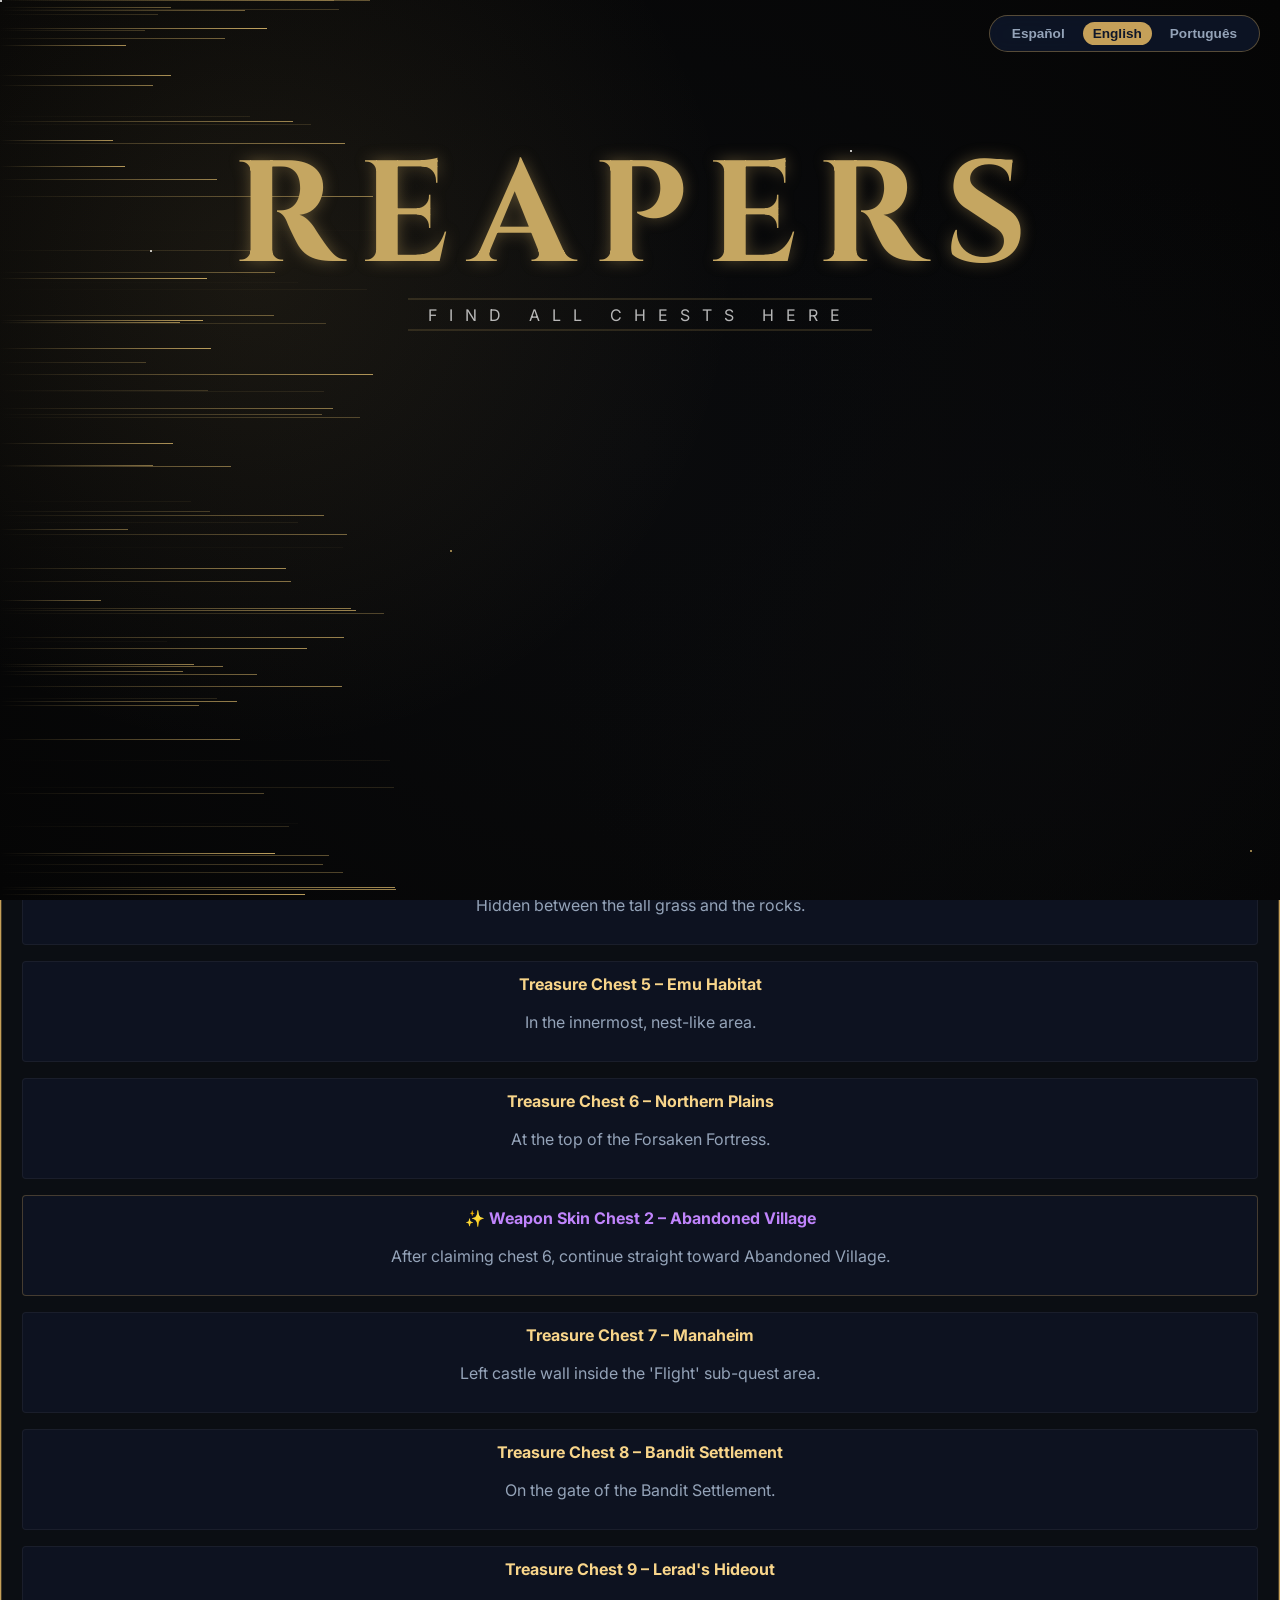
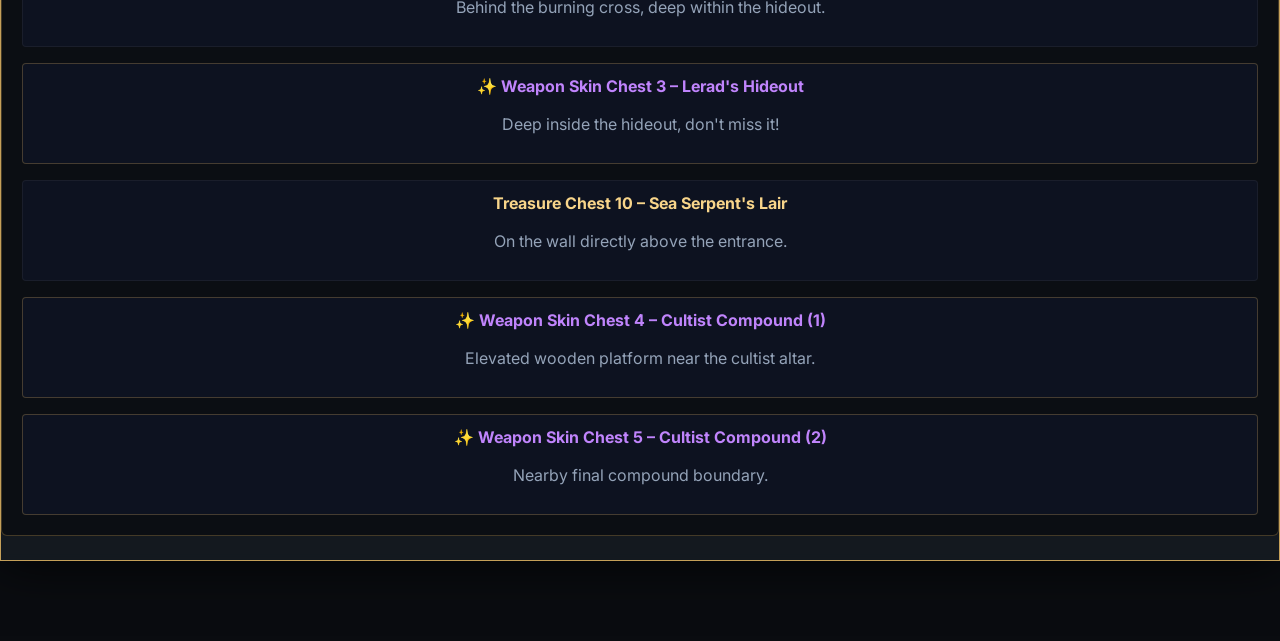
==== commit d3d8f514: "Update index.html" ====
--- a/index.html
+++ b/index.html
@@ -78,8 +78,140 @@
                 <button class="map-tab-btn" onclick="openMapTab(event, 'map3')" data-key="btn_map3">MAP 3</button>
                 <button class="map-tab-btn" onclick="openMapTab(event, 'map4')" data-key="btn_map4">MAP 4</button>
                 <button class="map-tab-btn" onclick="openMapTab(event, 'map5')" data-key="btn_map5">MAP 5</button>
+                <button class="map-tab-btn" onclick="openMapTab(event, 'stats-cp')" data-key="btn_stats">PUNTOS CP POR
+                    ESTADÍSTICA</button>
             </div>
-
+            <!-- Contenido Pestaña 6: PUNTOS CP POR ESTADÍSTICA -->
+            <div id="stats-cp" class="map-tab-content">
+                <div class="stats-cp-wrapper">
+                    <h2 class="stats-main-title">📊 GUÍA DE CP POR ESTADÍSTICAS (REFERENCIA 2026)</h2>
+
+                    <!-- SECCIÓN 1: ATAQUE -->
+                    <div class="stats-card attack-card">
+                        <h3 class="stats-card-title">⚔️ Ataque</h3>
+                        <ul class="stats-list">
+                            <li><span class="stat-label">Ataque</span> <span class="stat-value">40 CP</span></li>
+                            <li><span class="stat-label">Velocidad de ataque</span> <span class="stat-value">10
+                                    CP</span></li>
+                            <li><span class="stat-label">Velocidad de lanzamiento de habilidad</span> <span
+                                    class="stat-value">20 CP</span></li>
+                            <li><span class="stat-label">Precisión / Accuracy</span> <span class="stat-value">30
+                                    CP</span></li>
+                            <li><span class="stat-label">Precisión cuerpo a cuerpo / mágica / a distancia</span> <span
+                                    class="stat-value">20 CP</span></li>
+                            <li><span class="stat-label">Probabilidad de crítico</span> <span class="stat-value">20
+                                    CP</span></li>
+                            <li><span class="stat-label">Daño crítico</span> <span class="stat-value">10 CP</span></li>
+                            <li><span class="stat-label">Probabilidad de doble ataque</span> <span class="stat-value">30
+                                    CP</span></li>
+                            <li><span class="stat-label">Daño normal</span> <span class="stat-value">5 CP</span></li>
+                            <li><span class="stat-label">Daño de habilidad</span> <span class="stat-value">20 CP</span>
+                            </li>
+                            <li><span class="stat-label">Todo el daño</span> <span class="stat-value">30 CP</span></li>
+                            <li><span class="stat-label">Daño cuerpo a cuerpo / mágico / a distancia</span> <span
+                                    class="stat-value">20 CP</span></li>
+                            <li><span class="stat-label">Todo el daño PvP</span> <span class="stat-value">10 CP</span>
+                            </li>
+                            <li><span class="stat-label">Daño PvP cuerpo a cuerpo / mágico / a distancia</span> <span
+                                    class="stat-value">10 CP</span></li>
+                            <li><span class="stat-label">Daño adicional a jefes</span> <span class="stat-value">10
+                                    CP</span></li>
+                            <li><span class="stat-label">Daño adicional a monstruos/clase específica</span> <span
+                                    class="stat-value">5 CP</span></li>
+                            <li><span class="stat-label">Daño a todos los monstruos</span> <span class="stat-value">10
+                                    CP</span></li>
+                            <li><span class="stat-label">Precisión de estados alterados</span> <span
+                                    class="stat-value">10 CP</span></li>
+                            <li><span class="stat-label">Reducción de enfriamiento</span> <span class="stat-value">20
+                                    CP</span></li>
+                            <li><span class="stat-label">Precisión de impacto</span> <span class="stat-value">10
+                                    CP</span></li>
+                            <li><span class="stat-label">Precisión de derribo/empuje</span> <span class="stat-value">5
+                                    CP</span></li>
+                        </ul>
+                        <p class="stats-note">💡 <i>Los valores antiguos publicados en 2024 eran ligeramente diferentes
+                                en varias de estas estadísticas, por lo que para una cuenta actual conviene usar la
+                                tabla de 2026 como referencia.</i></p>
+                    </div>
+
+                    <!-- SECCIÓN 2: DEFENSA -->
+                    <div class="stats-card defense-card">
+                        <h3 class="stats-card-title">🛡️ Defensa</h3>
+                        <ul class="stats-list">
+                            <li><span class="stat-label">Defensa</span> <span class="stat-value">20 CP</span></li>
+                            <li><span class="stat-label">Evasión</span> <span class="stat-value">20 CP</span></li>
+                            <li><span class="stat-label">Evasión cuerpo a cuerpo / mágica / a distancia</span> <span
+                                    class="stat-value">10 CP</span></li>
+                            <li><span class="stat-label">Resistencia crítica</span> <span class="stat-value">5 CP</span>
+                            </li>
+                            <li><span class="stat-label">Resistencia doble ataque</span> <span class="stat-value">10
+                                    CP</span></li>
+                            <li><span class="stat-label">Reducción absoluta de todo daño recibido</span> <span
+                                    class="stat-value">40 CP</span></li>
+                            <li><span class="stat-label">Reducción de daño normal recibido</span> <span
+                                    class="stat-value">5 CP</span></li>
+                            <li><span class="stat-label">Reducción de daño de habilidad recibido</span> <span
+                                    class="stat-value">20 CP</span></li>
+                            <li><span class="stat-label">Reducción de todo daño recibido</span> <span
+                                    class="stat-value">30 CP</span></li>
+                            <li><span class="stat-label">Reducción de daño cuerpo a cuerpo / mágico / a distancia
+                                    recibido</span> <span class="stat-value">10 CP</span></li>
+                            <li><span class="stat-label">Reducción de daño crítico recibido</span> <span
+                                    class="stat-value">5 CP</span></li>
+                            <li><span class="stat-label">Reducción de todo daño PvP recibido</span> <span
+                                    class="stat-value">5 CP</span></li>
+                            <li><span class="stat-label">Reducción de daño PvP por tipo</span> <span
+                                    class="stat-value">5 CP</span></li>
+                            <li><span class="stat-label">Reducción de daño de jefe recibido</span> <span
+                                    class="stat-value">10 CP</span></li>
+                            <li><span class="stat-label">Reducción de daño de monstruos/clase recibida</span> <span
+                                    class="stat-value">5 CP</span></li>
+                            <li><span class="stat-label">Resistencia a estados alterados</span> <span
+                                    class="stat-value">10 CP</span></li>
+                            <li><span class="stat-label">Resistencia a aturdimiento/congelación/petrificación</span>
+                                <span class="stat-value">5 CP</span>
+                            </li>
+                            <li><span class="stat-label">Resistencia a transformación/silencio/inmovilización</span>
+                                <span class="stat-value">5 CP</span>
+                            </li>
+                            <li><span class="stat-label">Reducción de duración de estados alterados</span> <span
+                                    class="stat-value">10 CP</span></li>
+                            <li><span class="stat-label">Reducción de duración de
+                                    aturdimiento/congelación/petrificación</span> <span class="stat-value">5 CP</span>
+                            </li>
+                            <li><span class="stat-label">Resistencia a impacto</span> <span class="stat-value">10
+                                    CP</span></li>
+                            <li><span class="stat-label">Resistencia a empuje/derribo</span> <span class="stat-value">5
+                                    CP</span></li>
+                            <li><span class="stat-label">Resistencia a reducción de defensa</span> <span
+                                    class="stat-value">5 CP</span></li>
+                        </ul>
+                        <p class="stats-note">💡 <i>La tabla de 2024 confirma, entre otros, Defensa = 20, Evasión = 20,
+                                resistencia crítica = 5 y reducción absoluta de daño = 40 CP por punto.</i></p>
+                    </div>
+
+                    <!-- SECCIÓN 3: OTROS -->
+                    <div class="stats-card other-card">
+                        <h3 class="stats-card-title">❤️ Otros</h3>
+                        <ul class="stats-list">
+                            <li><span class="stat-label">HP máximo</span> <span class="stat-value">0.3 CP</span></li>
+                            <li><span class="stat-label">MP máximo</span> <span class="stat-value">0.3 CP</span></li>
+                            <li><span class="stat-label">Velocidad de movimiento</span> <span class="stat-value">2
+                                    CP</span></li>
+                            <li><span class="stat-label">Regeneración natural de HP</span> <span class="stat-value">5
+                                    CP</span></li>
+                            <li><span class="stat-label">Regeneración natural de MP</span> <span class="stat-value">10
+                                    CP</span></li>
+                            <li><span class="stat-label">Recuperación de pociones</span> <span class="stat-value">5
+                                    CP</span></li>
+                            <li><span class="stat-label">Experiencia adicional</span> <span class="stat-value">1
+                                    CP</span></li>
+                            <li><span class="stat-label">Oro adicional</span> <span class="stat-value">1 CP</span></li>
+                            <li><span class="stat-label">Curación</span> <span class="stat-value">5 CP</span></li>
+                        </ul>
+                    </div>
+                </div>
+            </div>
             <!-- Contenido MAP 1 -->
             <div id="map1" class="map-tab-content active">
                 <div
@@ -1315,6 +1447,72 @@
                 map_text: "MAPA COMPLETO CON TODOS LOS PUNTOS SEÑALADOS",
                 link_here: "AQUÍ",
                 btn_map1: "MAP 1", btn_map2: "MAP 2", btn_map3: "MAP 3", btn_map4: "MAP 4", btn_map5: "MAP 5",
+
+                // --- NUEVAS CLAVES AGREGADAS ---
+                btn_stats: "PUNTOS CP POR ESTADÍSTICA",
+                stats_main_title: "📊 GUÍA DE CP POR ESTADÍSTICAS (REFERENCIA 2026)",
+                stats_title_attack: "⚔️ Ataque",
+                stats_title_defense: "🛡️ Defensa",
+                stats_title_other: "❤️ Otros",
+
+                stat_attack: "Ataque",
+                stat_attack_speed: "Velocidad de ataque",
+                stat_cast_speed: "Velocidad de lanzamiento de habilidad",
+                stat_accuracy: "Precisión / Accuracy",
+                stat_melee_magic_ranged_acc: "Precisión cuerpo a cuerpo / mágica / a distancia",
+                stat_crit_rate: "Probabilidad de crítico",
+                stat_crit_damage: "Daño crítico",
+                stat_double_attack_rate: "Probabilidad de doble ataque",
+                stat_normal_damage: "Daño normal",
+                stat_skill_damage: "Daño de habilidad",
+                stat_all_damage: "Todo el daño",
+                stat_type_damage: "Daño cuerpo a cuerpo / mágico / a distancia",
+                stat_all_pvp_damage: "Todo el daño PvP",
+                stat_type_pvp_damage: "Daño PvP cuerpo a cuerpo / mágico / a distancia",
+                stat_boss_damage: "Daño adicional a jefes",
+                stat_spec_monster_damage: "Daño adicional a monstruos/clase específica",
+                stat_all_monster_damage: "Daño a todos los monstruos",
+                stat_status_accuracy: "Precisión de estados alterados",
+                stat_cooldown_reduction: "Reducción de enfriamiento",
+                stat_impact_accuracy: "Precisión de impacto",
+                stat_air_knockback_acc: "Precisión de derribo/empuje",
+                stat_note_attack: "💡 Los valores antiguos publicados en 2024 eran ligeramente diferentes en varias de estas estadísticas, por lo que para una cuenta actual conviene usar la tabla de 2026 como referencia.",
+
+                stat_defense: "Defensa",
+                stat_evasion: "Evasión",
+                stat_type_evasion: "Evasión cuerpo a cuerpo / mágica / a distancia",
+                stat_crit_res: "Resistencia crítica",
+                stat_double_attack_res: "Resistencia doble ataque",
+                stat_abs_damage_red: "Reducción absoluta de todo daño recibido",
+                stat_normal_damage_red: "Reducción de daño normal recibido",
+                stat_skill_damage_red: "Reducción de daño de habilidad recibido",
+                stat_all_damage_red: "Reducción de todo daño recibido",
+                stat_type_damage_red: "Reducción de daño cuerpo a cuerpo / mágico / a distancia recibido",
+                stat_crit_damage_red: "Reducción de daño crítico recibido",
+                stat_pvp_damage_red: "Reducción de todo daño PvP recibido",
+                stat_pvp_type_damage_red: "Reducción de daño PvP por tipo",
+                stat_boss_damage_red: "Reducción de daño de jefe recibido",
+                stat_monster_damage_red: "Reducción de daño de monstruos/clase recibida",
+                stat_status_res: "Resistencia a estados alterados",
+                stat_crowd_control_res: "Resistencia a aturdimiento/congelación/petrificación",
+                stat_debuff_res: "Resistencia a transformación/silencio/inmovilización",
+                stat_status_duration_red: "Reducción de duración de estados alterados",
+                stat_cc_duration_red: "Reducción de duración de aturdimiento/congelación/petrificación",
+                stat_impact_res: "Resistencia a impacto",
+                stat_air_knockback_res: "Resistencia a empuje/derribo",
+                stat_def_reduction_res: "Resistencia a reducción de defensa",
+                stat_note_defense: "💡 La tabla de 2024 confirma, entre otros, Defensa = 20, Evasión = 20, resistencia crítica = 5 y reducción absoluta de daño = 40 CP por punto.",
+
+                stat_max_hp: "HP máximo",
+                stat_max_mp: "MP máximo",
+                stat_move_speed: "Velocidad de movimiento",
+                stat_hp_regen: "Regeneración natural de HP",
+                stat_mp_regen: "Regeneración natural de MP",
+                stat_potion_recovery: "Recuperación de pociones",
+                stat_exp_bonus: "Experiencia adicional",
+                stat_gold_bonus: "Oro adicional",
+                stat_healing: "Curación",
+
                 m1_title: "🌿 CAPÍTULO I: MIDGARD",
                 m1_c1_t: "Cofre del Tesoro 1 – Granja de Egil", m1_c1_d: "Justo debajo del árbol inmediatamente detrás del punto de llegada.",
                 m1_w1_t: "✨ Cofre de Skin de Arma 1 – Pastizal del Molino", m1_w1_d: "Parte norte del pastizal del molino al salir de la granja de Egil.",
@@ -1337,6 +1535,72 @@
                 btn_map1: "MAP 1", btn_map2: "MAP 2", btn_map3: "MAP 3", btn_map4: "MAP 4", btn_map5: "MAP 5",
                 map_text: "COMPLETE MAP WITH ALL POINTS MARKED",
                 link_here: "HERE",
+
+                // --- NUEVAS CLAVES AGREGADAS ---
+                btn_stats: "CP POINTS PER STAT",
+                stats_main_title: "📊 CP STATS GUIDE (2026 REFERENCE)",
+                stats_title_attack: "⚔️ Attack",
+                stats_title_defense: "🛡️ Defense",
+                stats_title_other: "❤️ Others",
+
+                stat_attack: "Attack",
+                stat_attack_speed: "Attack Speed",
+                stat_cast_speed: "Skill Casting Speed",
+                stat_accuracy: "Accuracy",
+                stat_melee_magic_ranged_acc: "Melee / Magic / Ranged Accuracy",
+                stat_crit_rate: "Critical Chance",
+                stat_crit_damage: "Critical Damage",
+                stat_double_attack_rate: "Double Attack Chance",
+                stat_normal_damage: "Normal Damage",
+                stat_skill_damage: "Skill Damage",
+                stat_all_damage: "All Damage",
+                stat_type_damage: "Melee / Magic / Ranged Damage",
+                stat_all_pvp_damage: "All PvP Damage",
+                stat_type_pvp_damage: "Melee / Magic / Ranged PvP Damage",
+                stat_boss_damage: "Additional Boss Damage",
+                stat_spec_monster_damage: "Additional Monster / Specific Class Damage",
+                stat_all_monster_damage: "Damage to All Monsters",
+                stat_status_accuracy: "Status Effect Accuracy",
+                stat_cooldown_reduction: "Cooldown Reduction",
+                stat_impact_accuracy: "Impact Accuracy",
+                stat_air_knockback_acc: "Knockdown / Push Accuracy",
+                stat_note_attack: "💡 Older values published in 2024 were slightly different for several stats, so for current accounts it is recommended to use the 2026 table as reference.",
+
+                stat_defense: "Defense",
+                stat_evasion: "Evasion",
+                stat_type_evasion: "Melee / Magic / Ranged Evasion",
+                stat_crit_res: "Critical Resistance",
+                stat_double_attack_res: "Double Attack Resistance",
+                stat_abs_damage_red: "Absolute Damage Reduction",
+                stat_normal_damage_red: "Normal Damage Reduction",
+                stat_skill_damage_red: "Skill Damage Reduction",
+                stat_all_damage_red: "All Damage Reduction",
+                stat_type_damage_red: "Melee / Magic / Ranged Damage Reduction Received",
+                stat_crit_damage_red: "Critical Damage Reduction Received",
+                stat_pvp_damage_red: "All PvP Damage Reduction Received",
+                stat_pvp_type_damage_red: "PvP Damage Reduction by Type Received",
+                stat_boss_damage_red: "Boss Damage Reduction Received",
+                stat_monster_damage_red: "Monster / Class Damage Reduction Received",
+                stat_status_res: "Status Effect Resistance",
+                stat_crowd_control_res: "Stun / Freeze / Petrification Resistance",
+                stat_debuff_res: "Transform / Silence / Immobilize Resistance",
+                stat_status_duration_red: "Status Effect Duration Reduction",
+                stat_cc_duration_red: "Stun / Freeze / Petrification Duration Reduction",
+                stat_impact_res: "Impact Resistance",
+                stat_air_knockback_res: "Push / Knockdown Resistance",
+                stat_def_reduction_res: "Defense Reduction Resistance",
+                stat_note_defense: "💡 The 2024 table confirms Defense = 20, Evasion = 20, Crit Resistance = 5, and Absolute Damage Reduction = 40 CP per point.",
+
+                stat_max_hp: "Max HP",
+                stat_max_mp: "Max MP",
+                stat_move_speed: "Movement Speed",
+                stat_hp_regen: "Natural HP Regeneration",
+                stat_mp_regen: "Natural MP Regeneration",
+                stat_potion_recovery: "Potion Recovery",
+                stat_exp_bonus: "Bonus EXP",
+                stat_gold_bonus: "Bonus Gold",
+                stat_healing: "Healing",
+
                 m1_title: "🌿 CHAPTER I: MIDGARD",
                 m1_c1_t: "Treasure Chest 1 – Egil's Farm", m1_c1_d: "Right under the tree immediately behind your arrival location.",
                 m1_w1_t: "✨ Weapon Skin Chest 1 – Windmill Pasture", m1_w1_d: "Northern part of Windmill Pasture after leaving Egil's Farm.",
@@ -1359,6 +1623,72 @@
                 btn_map1: "MAPA 1", btn_map2: "MAPA 2", btn_map3: "MAPA 3", btn_map4: "MAPA 4", btn_map5: "MAPA 5",
                 map_text: "MAPA COMPLETO COM TODOS OS PONTOS MARCADOS",
                 link_here: "AQUI",
+
+                // --- NUEVAS CLAVES AGREGADAS ---
+                btn_stats: "PONTOS CP POR ESTATÍSTICA",
+                stats_main_title: "📊 GUIA DE CP POR ESTATÍSTICAS (REFERÊNCIA 2026)",
+                stats_title_attack: "⚔️ Ataque",
+                stats_title_defense: "🛡️ Defesa",
+                stats_title_other: "❤️ Outros",
+
+                stat_attack: "Ataque",
+                stat_attack_speed: "Velocidade de Ataque",
+                stat_cast_speed: "Velocidade de Conjuração de Habilidade",
+                stat_accuracy: "Precisão",
+                stat_melee_magic_ranged_acc: "Precisão Corpo a Corpo / Mágica / À Distância",
+                stat_crit_rate: "Chance de Acerto Crítico",
+                stat_crit_damage: "Dano Crítico",
+                stat_double_attack_rate: "Chance de Ataque Duplo",
+                stat_normal_damage: "Dano Normal",
+                stat_skill_damage: "Dano de Habilidade",
+                stat_all_damage: "Todo o Dano",
+                stat_type_damage: "Dano Corpo a Corpo / Mágico / À Distância",
+                stat_all_pvp_damage: "Todo o Dano PvP",
+                stat_type_pvp_damage: "Dano PvP Corpo a Corpo / Mágico / À Distância",
+                stat_boss_damage: "Dano Adicional a Chefes",
+                stat_spec_monster_damage: "Dano Adicional a Monstros / Classe Específica",
+                stat_all_monster_damage: "Dano a Todos os Monstros",
+                stat_status_accuracy: "Precisão de Efeitos Alterados",
+                stat_cooldown_reduction: "Redução de Recarga (Cooldown)",
+                stat_impact_accuracy: "Precisão de Impacto",
+                stat_air_knockback_acc: "Precisão de Derrubada / Empurrão",
+                stat_note_attack: "💡 Os valores antigos publicados em 2024 eram ligeiramente diferentes, portanto recomenda-se usar a tabela de 2026 como referência.",
+
+                stat_defense: "Defesa",
+                stat_evasion: "Evasão",
+                stat_type_evasion: "Evasão Corpo a Corpo / Mágica / À Distância",
+                stat_crit_res: "Resistência a Crítico",
+                stat_double_attack_res: "Resistência a Ataque Duplo",
+                stat_abs_damage_red: "Redução Absoluta de Todo o Dano Recebido",
+                stat_normal_damage_red: "Redução de Dano Normal Recebido",
+                stat_skill_damage_red: "Redução de Dano de Habilidade Recebido",
+                stat_all_damage_red: "Redução de Todo o Dano Recebido",
+                stat_type_damage_red: "Redução de Dano Corpo a Corpo / Mágico / À Distância Recebido",
+                stat_crit_damage_red: "Redução de Dano Crítico Recebido",
+                stat_pvp_damage_red: "Redução de Todo o Dano PvP Recebido",
+                stat_pvp_type_damage_red: "Redução de Dano PvP por Tipo",
+                stat_boss_damage_red: "Redução de Dano de Chefe Recebido",
+                stat_monster_damage_red: "Redução de Dano de Monstros / Classe Recebido",
+                stat_status_res: "Resistência a Efeitos Alterados",
+                stat_crowd_control_res: "Resistência a Atordoamento / Congelamento / Petrificação",
+                stat_debuff_res: "Resistência a Transformaçao / Silêncio / Imobilização",
+                stat_status_duration_red: "Redução de Duração de Efeitos Alterados",
+                stat_cc_duration_red: "Redução de Duração de Atordoamento / Congelamento / Petrificação",
+                stat_impact_res: "Resistência a Impacto",
+                stat_air_knockback_res: "Resistência a Empurrão / Derrubada",
+                stat_def_reduction_res: "Resistência a Redução de Defesa",
+                stat_note_defense: "💡 A tabela de 2024 confirma Defesa = 20, Evasão = 20, Resistência a Crítico = 5 e Redução Absoluta de Dano = 40 CP por ponto.",
+
+                stat_max_hp: "HP Máximo",
+                stat_max_mp: "MP Máximo",
+                stat_move_speed: "Velocidade de Movimento",
+                stat_hp_regen: "Regeneração Natural de HP",
+                stat_mp_regen: "Regeneração Natural de MP",
+                stat_potion_recovery: "Recuperação de Poções",
+                stat_exp_bonus: "Bônus de EXP",
+                stat_gold_bonus: "Bônus de Ouro",
+                stat_healing: "Cura",
+
                 m1_title: "🌿 CAPÍTULO I: MIDGARD",
                 m1_c1_t: "Baú do Tesouro 1 – Fazenda de Egil", m1_c1_d: "Logo abaixo da árvore imediatamente atrás do ponto de chegada.",
                 m1_w1_t: "✨ Baú de Skin de Arma 1 – Pasto do Moinho", m1_w1_d: "Parte norte do pasto do moinho ao sair da fazenda de Egil.",
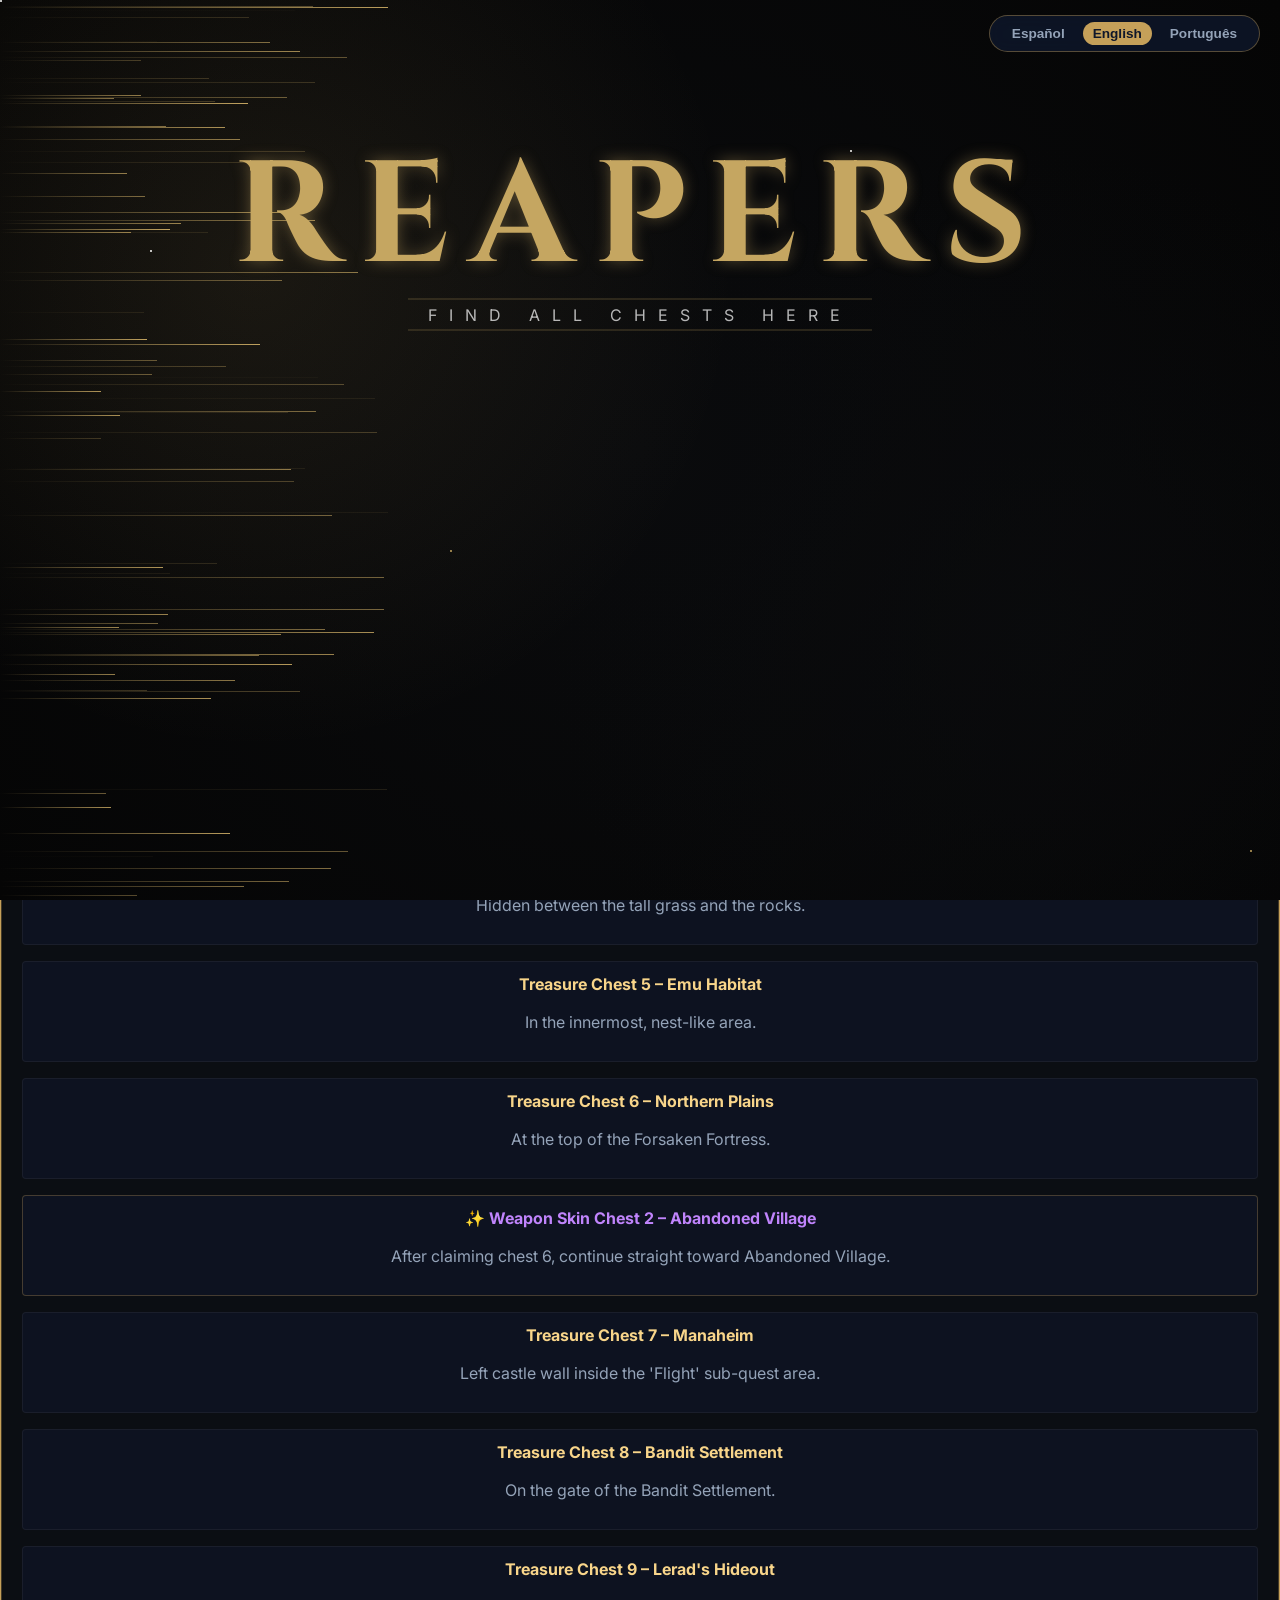
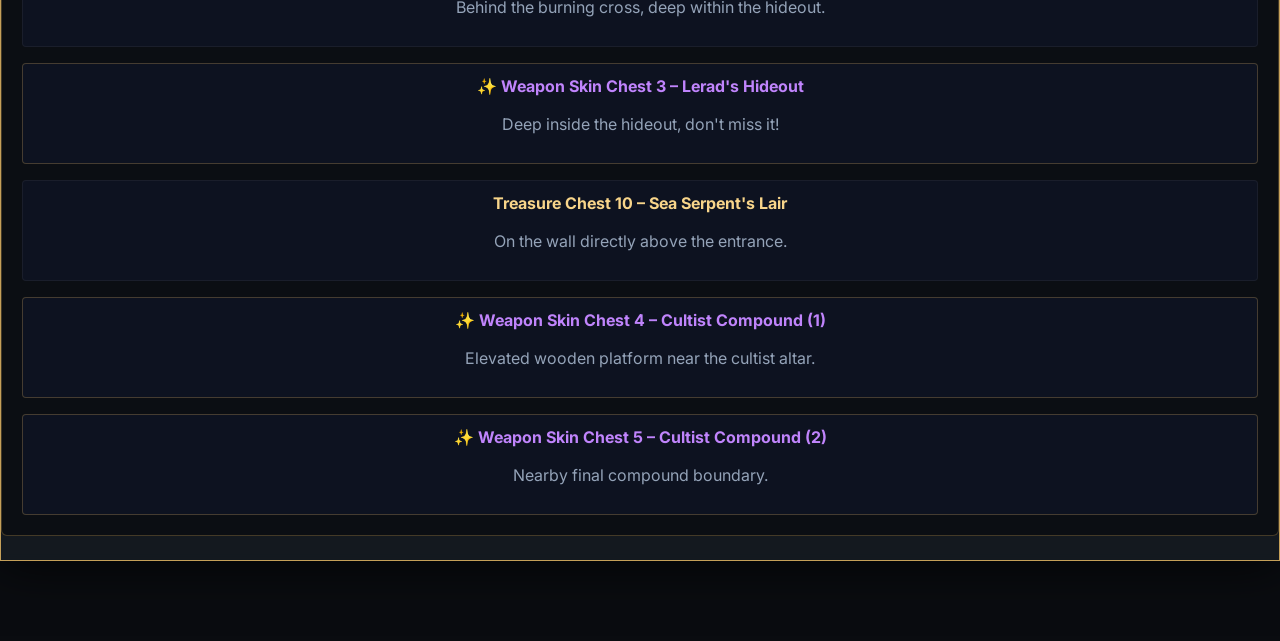
==== commit 0f055f06: "Update index.html" ====
--- a/index.html
+++ b/index.html
@@ -28,9 +28,6 @@
 </head>
 
 <body>
-    <div class="levitate-container banin-flotating">
-        <img src="https://i.imgur.com/6VB6b6J.png" alt="Personaje Levitando" class="floating-character">
-    </div>
 
     <section class="ciel stay">
         <div class="stars-container">
--- a/css/style.css
+++ b/css/style.css
@@ -27,49 +27,64 @@
 
     /* Animación suave para llamar la atención */
     @keyframes pulseHint {
-        0%, 100% { opacity: 0.85; transform: scale(1); }
-        50% { opacity: 1; transform: scale(1.02); }
+
+        0%,
+        100% {
+            opacity: 0.85;
+            transform: scale(1);
+        }
+
+        50% {
+            opacity: 1;
+            transform: scale(1.02);
+        }
     }
 }
 
 @media (max-width: 767px) {
 
-   /* Permite scroll horizontal en cada tarjeta de cofre */
-div[style*="display: grid"] > div {
-    overflow-x: auto;
-    -webkit-overflow-scrolling: touch;
-}
-
-/* Fuerza a la imagen a tener un tamaño real fijo en móviles */
-.img-quest {
-    min-width: 1090px !important; /* O el ancho nativo que prefieras para ver bien el mapa */
-    width: auto !important;
-    max-width: none !important;
-    height: auto !important;
-    display: block;
-}
-
-   
-
-   /* Contenedor principal de las 3 imágenes */
-.map-images-wrapper {
-    display: flex;
-    flex-wrap: nowrap;
-    overflow-x: auto;
-    -webkit-overflow-scrolling: touch; /* Scroll suave en iOS */
-    width: 100%;
-}
-
-/* Cada una de las 3 imágenes */
-.map-images-wrapper img {
-    flex: 0 0 auto; /* Evita que las imágenes se reduzcan */
-    min-width: 320px; /* Ancho mínimo para mantener buena visibilidad en móvil */
-    height: auto;
-}
-   #scrollToTopBtn {
-    bottom: 20px !important;
-    left: 20px !important;
-}
+    /* Permite scroll horizontal en cada tarjeta de cofre */
+    div[style*="display: grid"]>div {
+        overflow-x: auto;
+        -webkit-overflow-scrolling: touch;
+    }
+
+    /* Fuerza a la imagen a tener un tamaño real fijo en móviles */
+    .img-quest {
+        min-width: 1090px !important;
+        /* O el ancho nativo que prefieras para ver bien el mapa */
+        width: auto !important;
+        max-width: none !important;
+        height: auto !important;
+        display: block;
+    }
+
+
+
+    /* Contenedor principal de las 3 imágenes */
+    .map-images-wrapper {
+        display: flex;
+        flex-wrap: nowrap;
+        overflow-x: auto;
+        -webkit-overflow-scrolling: touch;
+        /* Scroll suave en iOS */
+        width: 100%;
+    }
+
+    /* Cada una de las 3 imágenes */
+    .map-images-wrapper img {
+        flex: 0 0 auto;
+        /* Evita que las imágenes se reduzcan */
+        min-width: 320px;
+        /* Ancho mínimo para mantener buena visibilidad en móvil */
+        height: auto;
+    }
+
+    #scrollToTopBtn {
+        bottom: 20px !important;
+        left: 20px !important;
+    }
+
     #rocket-png {
         width: 420px !important;
     }
@@ -82,6 +97,7 @@
         font-size: 62px !important;
     }
 }
+
 .text-reapers {
     font-family: 'Cinzel', serif;
     /* Fuente estilo épico */
@@ -1259,3 +1275,99 @@
     transform: translateY(-3px);
     box-shadow: 0 6px 16px rgba(197, 160, 89, 0.4);
 }
+
+/* =====================================================
+   ESTILOS PARA LA PESTAÑA: PUNTOS CP POR ESTADÍSTICA
+===================================================== */
+
+.stats-cp-wrapper {
+    background: rgba(0, 0, 0, 0.4);
+    border: 1px solid rgba(197, 160, 89, 0.3);
+    padding: 24px;
+    border-radius: 6px;
+    margin-bottom: 24px;
+}
+
+.stats-main-title {
+    font-family: 'Cinzel', serif;
+    color: #c5a059;
+    border-bottom: 1px solid rgba(197, 160, 89, 0.4);
+    padding-bottom: 12px;
+    margin-bottom: 24px;
+    font-size: 1.4rem;
+    text-align: center;
+}
+
+.stats-card {
+    background: rgba(15, 23, 42, 0.6);
+    border: 1px solid rgba(197, 160, 89, 0.3);
+    padding: 20px;
+    border-radius: 6px;
+    margin-bottom: 20px;
+}
+
+.stats-card-title {
+    font-family: 'Cinzel', serif;
+    font-size: 1.2rem;
+    margin-bottom: 16px;
+    padding-bottom: 6px;
+    border-bottom: 1px solid rgba(255, 255, 255, 0.1);
+}
+
+.attack-card .stats-card-title {
+    color: #f87171;
+    /* Rojo suave para ataque */
+}
+
+.defense-card .stats-card-title {
+    color: #60a5fa;
+    /* Azul suave para defensa */
+}
+
+.other-card .stats-card-title {
+    color: #4ade80;
+    /* Verde suave para otros */
+}
+
+.stats-list {
+    list-style: none;
+    padding: 0;
+    margin: 0;
+    display: grid;
+    grid-template-columns: repeat(2, 1fr);
+    gap: 10px;
+}
+
+.stats-list li {
+    display: flex;
+    justify-content: space-between;
+    align-items: center;
+    background: rgba(0, 0, 0, 0.3);
+    padding: 8px 12px;
+    border-radius: 4px;
+    border: 1px solid rgba(255, 255, 255, 0.05);
+    font-size: 0.95rem;
+}
+
+.stat-label {
+    color: #cbd5e1;
+}
+
+.stat-value {
+    color: #f8d58a;
+    font-weight: bold;
+    font-family: 'Cinzel', serif;
+    background: rgba(197, 160, 89, 0.15);
+    padding: 2px 8px;
+    border-radius: 3px;
+    border: 1px solid rgba(197, 160, 89, 0.3);
+}
+
+.stats-note {
+    font-size: 0.85rem;
+    color: #94a3b8;
+    margin-top: 16px;
+    line-height: 1.4;
+    border-top: 1px dashed rgba(255, 255, 255, 0.1);
+    padding-top: 10px;
+}
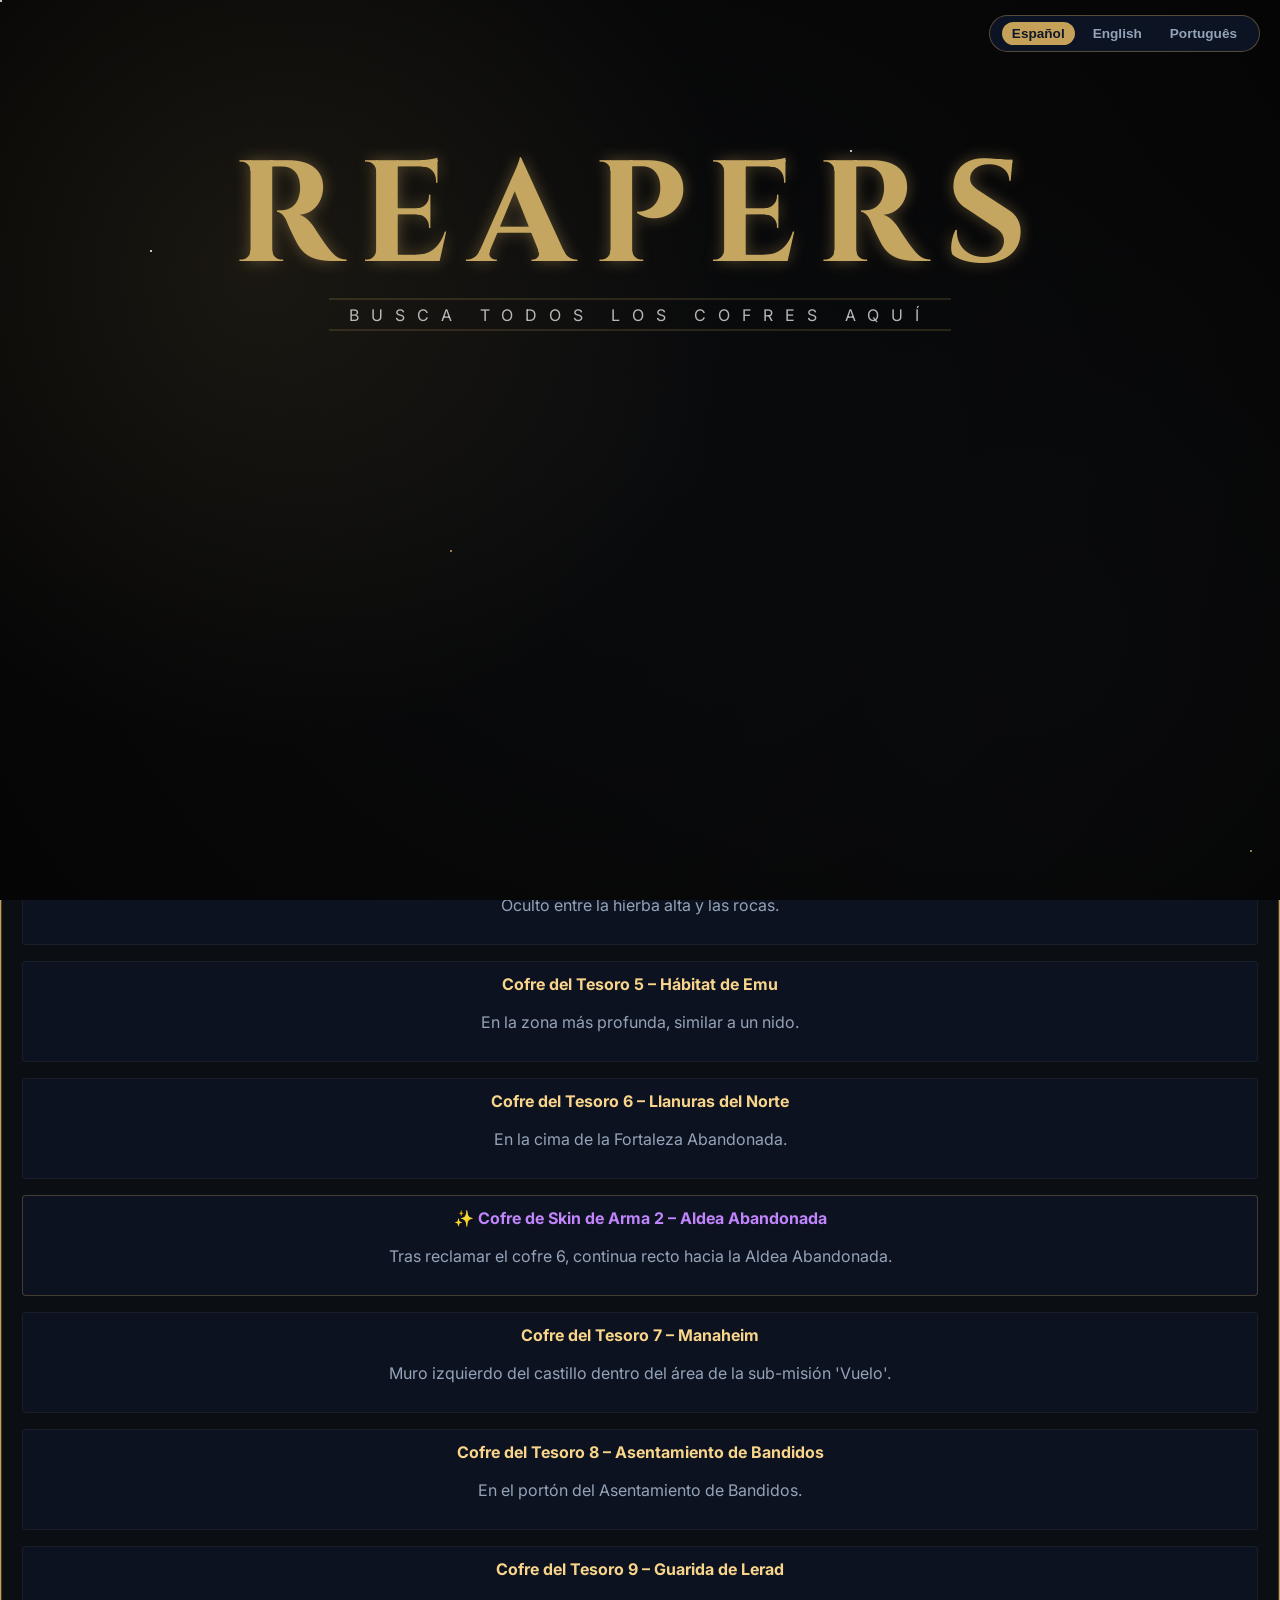
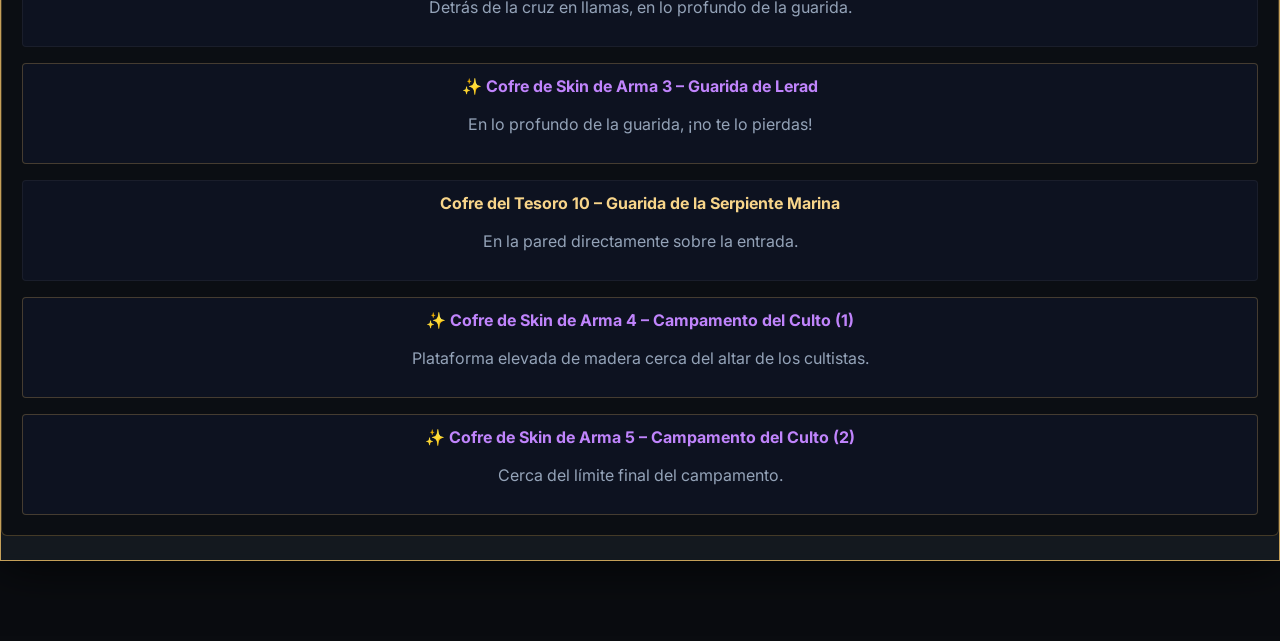
==== commit 3d41d3db: "Update index.html" ====
--- a/index.html
+++ b/index.html
@@ -81,130 +81,130 @@
             <!-- Contenido Pestaña 6: PUNTOS CP POR ESTADÍSTICA -->
             <div id="stats-cp" class="map-tab-content">
                 <div class="stats-cp-wrapper">
-                    <h2 class="stats-main-title">📊 GUÍA DE CP POR ESTADÍSTICAS (REFERENCIA 2026)</h2>
+                    <h2 class="stats-main-title" data-key="stats_main_title">📊 GUÍA DE CP POR ESTADÍSTICAS (REFERENCIA 2026)</h2>
 
                     <!-- SECCIÓN 1: ATAQUE -->
                     <div class="stats-card attack-card">
-                        <h3 class="stats-card-title">⚔️ Ataque</h3>
+                        <h3 class="stats-card-title" data-key="stats_attack_title">⚔️ Ataque</h3>
                         <ul class="stats-list">
-                            <li><span class="stat-label">Ataque</span> <span class="stat-value">40 CP</span></li>
-                            <li><span class="stat-label">Velocidad de ataque</span> <span class="stat-value">10
-                                    CP</span></li>
-                            <li><span class="stat-label">Velocidad de lanzamiento de habilidad</span> <span
+                            <li><span class="stat-label" data-key="st_attack">Ataque</span> <span class="stat-value">40 CP</span></li>
+                            <li><span class="stat-label" data-key="st_atk_speed">Velocidad de ataque</span> <span class="stat-value">10
+                                    CP</span></li>
+                            <li><span class="stat-label" data-key="st_cast_speed">Velocidad de lanzamiento de habilidad</span> <span
                                     class="stat-value">20 CP</span></li>
-                            <li><span class="stat-label">Precisión / Accuracy</span> <span class="stat-value">30
-                                    CP</span></li>
-                            <li><span class="stat-label">Precisión cuerpo a cuerpo / mágica / a distancia</span> <span
+                            <li><span class="stat-label" data-key="st_accuracy">Precisión / Accuracy</span> <span class="stat-value">30
+                                    CP</span></li>
+                            <li><span class="stat-label" data-key="st_acc_type">Precisión cuerpo a cuerpo / mágica / a distancia</span> <span
                                     class="stat-value">20 CP</span></li>
-                            <li><span class="stat-label">Probabilidad de crítico</span> <span class="stat-value">20
-                                    CP</span></li>
-                            <li><span class="stat-label">Daño crítico</span> <span class="stat-value">10 CP</span></li>
-                            <li><span class="stat-label">Probabilidad de doble ataque</span> <span class="stat-value">30
-                                    CP</span></li>
-                            <li><span class="stat-label">Daño normal</span> <span class="stat-value">5 CP</span></li>
-                            <li><span class="stat-label">Daño de habilidad</span> <span class="stat-value">20 CP</span>
+                            <li><span class="stat-label" data-key="st_crit_chance">Probabilidad de crítico</span> <span class="stat-value">20
+                                    CP</span></li>
+                            <li><span class="stat-label" data-key="st_crit_dmg">Daño crítico</span> <span class="stat-value">10 CP</span></li>
+                            <li><span class="stat-label" data-key="st_double_atk_chance">Probabilidad de doble ataque</span> <span class="stat-value">30
+                                    CP</span></li>
+                            <li><span class="stat-label" data-key="st_normal_dmg">Daño normal</span> <span class="stat-value">5 CP</span></li>
+                            <li><span class="stat-label" data-key="st_skill_dmg">Daño de habilidad</span> <span class="stat-value">20 CP</span>
                             </li>
-                            <li><span class="stat-label">Todo el daño</span> <span class="stat-value">30 CP</span></li>
-                            <li><span class="stat-label">Daño cuerpo a cuerpo / mágico / a distancia</span> <span
+                            <li><span class="stat-label" data-key="st_all_dmg">Todo el daño</span> <span class="stat-value">30 CP</span></li>
+                            <li><span class="stat-label" data-key="st_type_dmg">Daño cuerpo a cuerpo / mágico / a distancia</span> <span
                                     class="stat-value">20 CP</span></li>
-                            <li><span class="stat-label">Todo el daño PvP</span> <span class="stat-value">10 CP</span>
+                            <li><span class="stat-label" data-key="st_pvp_all_dmg">Todo el daño PvP</span> <span class="stat-value">10 CP</span>
                             </li>
-                            <li><span class="stat-label">Daño PvP cuerpo a cuerpo / mágico / a distancia</span> <span
+                            <li><span class="stat-label" data-key="st_pvp_type_dmg">Daño PvP cuerpo a cuerpo / mágico / a distancia</span> <span
                                     class="stat-value">10 CP</span></li>
-                            <li><span class="stat-label">Daño adicional a jefes</span> <span class="stat-value">10
-                                    CP</span></li>
-                            <li><span class="stat-label">Daño adicional a monstruos/clase específica</span> <span
+                            <li><span class="stat-label" data-key="st_boss_dmg">Daño adicional a jefes</span> <span class="stat-value">10
+                                    CP</span></li>
+                            <li><span class="stat-label" data-key="st_monster_class_dmg">Daño adicional a monstruos/clase específica</span> <span
                                     class="stat-value">5 CP</span></li>
-                            <li><span class="stat-label">Daño a todos los monstruos</span> <span class="stat-value">10
-                                    CP</span></li>
-                            <li><span class="stat-label">Precisión de estados alterados</span> <span
+                            <li><span class="stat-label" data-key="st_all_monsters_dmg">Daño a todos los monstruos</span> <span class="stat-value">10
+                                    CP</span></li>
+                            <li><span class="stat-label" data-key="st_status_acc">Precisión de estados alterados</span> <span
                                     class="stat-value">10 CP</span></li>
-                            <li><span class="stat-label">Reducción de enfriamiento</span> <span class="stat-value">20
-                                    CP</span></li>
-                            <li><span class="stat-label">Precisión de impacto</span> <span class="stat-value">10
-                                    CP</span></li>
-                            <li><span class="stat-label">Precisión de derribo/empuje</span> <span class="stat-value">5
+                            <li><span class="stat-label" data-key="st_cooldown_red">Reducción de enfriamiento</span> <span class="stat-value">20
+                                    CP</span></li>
+                            <li><span class="stat-label" data-key="st_impact_acc">Precisión de impacto</span> <span class="stat-value">10
+                                    CP</span></li>
+                            <li><span class="stat-label" data-key="st_knockdown_acc">Precisión de derribo/empuje</span> <span class="stat-value">5
                                     CP</span></li>
                         </ul>
-                        <p class="stats-note">💡 <i>Los valores antiguos publicados en 2024 eran ligeramente diferentes
+                        <p class="stats-note" data-key="stats_note_attack">💡 <i>Los valores antiguos publicados en 2024 eran ligeramente diferentes
                                 en varias de estas estadísticas, por lo que para una cuenta actual conviene usar la
                                 tabla de 2026 como referencia.</i></p>
                     </div>
 
                     <!-- SECCIÓN 2: DEFENSA -->
                     <div class="stats-card defense-card">
-                        <h3 class="stats-card-title">🛡️ Defensa</h3>
+                        <h3 class="stats-card-title" data-key="stats_defense_title">🛡️ Defensa</h3>
                         <ul class="stats-list">
-                            <li><span class="stat-label">Defensa</span> <span class="stat-value">20 CP</span></li>
-                            <li><span class="stat-label">Evasión</span> <span class="stat-value">20 CP</span></li>
-                            <li><span class="stat-label">Evasión cuerpo a cuerpo / mágica / a distancia</span> <span
+                            <li><span class="stat-label" data-key="st_defense">Defensa</span> <span class="stat-value">20 CP</span></li>
+                            <li><span class="stat-label" data-key="st_evasion">Evasión</span> <span class="stat-value">20 CP</span></li>
+                            <li><span class="stat-label" data-key="st_evasion_type">Evasión cuerpo a cuerpo / mágica / a distancia</span> <span
                                     class="stat-value">10 CP</span></li>
-                            <li><span class="stat-label">Resistencia crítica</span> <span class="stat-value">5 CP</span>
+                            <li><span class="stat-label" data-key="st_crit_res">Resistencia crítica</span> <span class="stat-value">5 CP</span>
                             </li>
-                            <li><span class="stat-label">Resistencia doble ataque</span> <span class="stat-value">10
-                                    CP</span></li>
-                            <li><span class="stat-label">Reducción absoluta de todo daño recibido</span> <span
+                            <li><span class="stat-label" data-key="st_double_atk_res">Resistencia doble ataque</span> <span class="stat-value">10
+                                    CP</span></li>
+                            <li><span class="stat-label" data-key="st_abs_dmg_red">Reducción absoluta de todo daño recibido</span> <span
                                     class="stat-value">40 CP</span></li>
-                            <li><span class="stat-label">Reducción de daño normal recibido</span> <span
+                            <li><span class="stat-label" data-key="st_norm_dmg_red">Reducción de daño normal recibido</span> <span
                                     class="stat-value">5 CP</span></li>
-                            <li><span class="stat-label">Reducción de daño de habilidad recibido</span> <span
+                            <li><span class="stat-label" data-key="st_skill_dmg_red">Reducción de daño de habilidad recibido</span> <span
                                     class="stat-value">20 CP</span></li>
-                            <li><span class="stat-label">Reducción de todo daño recibido</span> <span
+                            <li><span class="stat-label" data-key="st_all_dmg_red">Reducción de todo daño recibido</span> <span
                                     class="stat-value">30 CP</span></li>
-                            <li><span class="stat-label">Reducción de daño cuerpo a cuerpo / mágico / a distancia
+                            <li><span class="stat-label" data-key="st_type_dmg_red">Reducción de daño cuerpo a cuerpo / mágico / a distancia
                                     recibido</span> <span class="stat-value">10 CP</span></li>
-                            <li><span class="stat-label">Reducción de daño crítico recibido</span> <span
+                            <li><span class="stat-label" data-key="st_crit_dmg_red">Reducción de daño crítico recibido</span> <span
                                     class="stat-value">5 CP</span></li>
-                            <li><span class="stat-label">Reducción de todo daño PvP recibido</span> <span
+                            <li><span class="stat-label" data-key="st_pvp_all_dmg_red">Reducción de todo daño PvP recibido</span> <span
                                     class="stat-value">5 CP</span></li>
-                            <li><span class="stat-label">Reducción de daño PvP por tipo</span> <span
+                            <li><span class="stat-label" data-key="st_pvp_type_dmg_red">Reducción de daño PvP por tipo</span> <span
                                     class="stat-value">5 CP</span></li>
-                            <li><span class="stat-label">Reducción de daño de jefe recibido</span> <span
+                            <li><span class="stat-label" data-key="st_boss_dmg_red">Reducción de daño de jefe recibido</span> <span
                                     class="stat-value">10 CP</span></li>
-                            <li><span class="stat-label">Reducción de daño de monstruos/clase recibida</span> <span
+                            <li><span class="stat-label" data-key="st_mob_class_dmg_red">Reducción de daño de monstruos/clase recibida</span> <span
                                     class="stat-value">5 CP</span></li>
-                            <li><span class="stat-label">Resistencia a estados alterados</span> <span
+                            <li><span class="stat-label" data-key="st_status_res">Resistencia a estados alterados</span> <span
                                     class="stat-value">10 CP</span></li>
-                            <li><span class="stat-label">Resistencia a aturdimiento/congelación/petrificación</span>
+                            <li><span class="stat-label" data-key="st_stun_freeze_res">Resistencia a aturdimiento/congelación/petrificación</span>
                                 <span class="stat-value">5 CP</span>
                             </li>
-                            <li><span class="stat-label">Resistencia a transformación/silencio/inmovilización</span>
+                            <li><span class="stat-label" data-key="st_trans_silence_res">Resistencia a transformación/silencio/inmovilización</span>
                                 <span class="stat-value">5 CP</span>
                             </li>
-                            <li><span class="stat-label">Reducción de duración de estados alterados</span> <span
+                            <li><span class="stat-label" data-key="st_status_dur_red">Reducción de duración de estados alterados</span> <span
                                     class="stat-value">10 CP</span></li>
-                            <li><span class="stat-label">Reducción de duración de
+                            <li><span class="stat-label" data-key="st_stun_dur_red">Reducción de duración de
                                     aturdimiento/congelación/petrificación</span> <span class="stat-value">5 CP</span>
                             </li>
-                            <li><span class="stat-label">Resistencia a impacto</span> <span class="stat-value">10
-                                    CP</span></li>
-                            <li><span class="stat-label">Resistencia a empuje/derribo</span> <span class="stat-value">5
-                                    CP</span></li>
-                            <li><span class="stat-label">Resistencia a reducción de defensa</span> <span
+                            <li><span class="stat-label" data-key="st_impact_res">Resistencia a impacto</span> <span class="stat-value">10
+                                    CP</span></li>
+                            <li><span class="stat-label" data-key="st_push_res">Resistencia a empuje/derribo</span> <span class="stat-value">5
+                                    CP</span></li>
+                            <li><span class="stat-label" data-key="st_def_red_res">Resistencia a reducción de defensa</span> <span
                                     class="stat-value">5 CP</span></li>
                         </ul>
-                        <p class="stats-note">💡 <i>La tabla de 2024 confirma, entre otros, Defensa = 20, Evasión = 20,
+                        <p class="stats-note" data-key="stats_note_defense">💡 <i>La tabla de 2024 confirma, entre otros, Defensa = 20, Evasión = 20,
                                 resistencia crítica = 5 y reducción absoluta de daño = 40 CP por punto.</i></p>
                     </div>
 
                     <!-- SECCIÓN 3: OTROS -->
                     <div class="stats-card other-card">
-                        <h3 class="stats-card-title">❤️ Otros</h3>
+                        <h3 class="stats-card-title" data-key="stats_other_title">❤️ Otros</h3>
                         <ul class="stats-list">
-                            <li><span class="stat-label">HP máximo</span> <span class="stat-value">0.3 CP</span></li>
-                            <li><span class="stat-label">MP máximo</span> <span class="stat-value">0.3 CP</span></li>
-                            <li><span class="stat-label">Velocidad de movimiento</span> <span class="stat-value">2
-                                    CP</span></li>
-                            <li><span class="stat-label">Regeneración natural de HP</span> <span class="stat-value">5
-                                    CP</span></li>
-                            <li><span class="stat-label">Regeneración natural de MP</span> <span class="stat-value">10
-                                    CP</span></li>
-                            <li><span class="stat-label">Recuperación de pociones</span> <span class="stat-value">5
-                                    CP</span></li>
-                            <li><span class="stat-label">Experiencia adicional</span> <span class="stat-value">1
-                                    CP</span></li>
-                            <li><span class="stat-label">Oro adicional</span> <span class="stat-value">1 CP</span></li>
-                            <li><span class="stat-label">Curación</span> <span class="stat-value">5 CP</span></li>
+                            <li><span class="stat-label" data-key="st_max_hp">HP máximo</span> <span class="stat-value">0.3 CP</span></li>
+                            <li><span class="stat-label" data-key="st_max_mp">MP máximo</span> <span class="stat-value">0.3 CP</span></li>
+                            <li><span class="stat-label" data-key="st_move_speed">Velocidad de movimiento</span> <span class="stat-value">2
+                                    CP</span></li>
+                            <li><span class="stat-label" data-key="st_hp_regen">Regeneración natural de HP</span> <span class="stat-value">5
+                                    CP</span></li>
+                            <li><span class="stat-label" data-key="st_mp_regen">Regeneración natural de MP</span> <span class="stat-value">10
+                                    CP</span></li>
+                            <li><span class="stat-label" data-key="st_potion_rec">Recuperación de pociones</span> <span class="stat-value">5
+                                    CP</span></li>
+                            <li><span class="stat-label" data-key="st_exp_add">Experiencia adicional</span> <span class="stat-value">1
+                                    CP</span></li>
+                            <li><span class="stat-label" data-key="st_gold_add">Oro adicional</span> <span class="stat-value">1 CP</span></li>
+                            <li><span class="stat-label" data-key="st_healing">Curación</span> <span class="stat-value">5 CP</span></li>
                         </ul>
                     </div>
                 </div>
@@ -735,202 +735,7 @@
                                 data-key="m3_c2_d">Below
                                 cliff; cross bridge and follow left edge.</p>
                             <img class="img-quest"
-                                src="https://web-data-cdn.kakaogames.com/qa/platformview/images/202511/20251116235744654.png"
-                                alt="">
-                            <div class="scroll-indicator-mobile">
-                                <span class="scroll-icon">➔</span>
-                            </div>
-                        </div>
-                        <div
-                            style="background: rgba(15, 23, 42, 0.6); border: 1px solid rgba(255,255,255,0.05); padding: 12px; border-radius: 4px;">
-                            <b style="color: #f8d58a; display: block; margin-bottom: 4px;text-align: center;"
-                                data-key="m3_c3_t">Treasure
-                                Chest 3 – Blizzard Snowplains (1)</b>
-                            <p style="font-size: 1rem; color: #94a3b8; line-height: 1.5;margin-bottom: 15px;text-align: center;"
-                                data-key="m3_c3_d">Inside
-                                building with stairs, north side.</p>
-                            <img class="img-quest"
-                                src="https://web-data-cdn.kakaogames.com/qa/platformview/images/202511/20251116235756607.png"
-                                alt="">
-                            <div class="scroll-indicator-mobile">
-                                <span class="scroll-icon">➔</span>
-                            </div>
-                        </div>
-                        <div
-                            style="background: rgba(15, 23, 42, 0.6); border: 1px solid rgba(255,255,255,0.05); padding: 12px; border-radius: 4px;">
-                            <b style="color: #f8d58a; display: block; margin-bottom: 4px;text-align: center;"
-                                data-key="m3_c4_t">Treasure
-                                Chest 4 – Blizzard Snowplains (2)</b>
-                            <p style="font-size: 1rem; color: #94a3b8; line-height: 1.5;margin-bottom: 15px;text-align: center;"
-                                data-key="m3_c4_d">Next to
-                                broken ship down the cliff.</p>
-                            <img class="img-quest"
-                                src="https://web-data-cdn.kakaogames.com/qa/platformview/images/202511/20251116235813605.png"
-                                alt="">
-                            <div class="scroll-indicator-mobile">
-                                <span class="scroll-icon">➔</span>
-                            </div>
-                        </div>
-                        <div
-                            style="background: rgba(15, 23, 42, 0.6); border: 1px solid rgba(255,255,255,0.05); padding: 12px; border-radius: 4px;">
-                            <b style="color: #f8d58a; display: block; margin-bottom: 4px;text-align: center;"
-                                data-key="m3_c5_t">Treasure
-                                Chest 5 – Graverobbers' Fort</b>
-                            <p style="font-size: 1rem; color: #94a3b8; line-height: 1.5;margin-bottom: 15px;text-align: center;"
-                                data-key="m3_c5_d">In fort
-                                outskirts near wooden barricades.</p>
-                            <img class="img-quest"
-                                src="https://web-data-cdn.kakaogames.com/qa/platformview/images/202511/20251116235825352.png"
-                                alt="">
-                            <div class="scroll-indicator-mobile">
-                                <span class="scroll-icon">➔</span>
-                            </div>
-                        </div>
-                        <div
-                            style="background: rgba(15, 23, 42, 0.6); border: 1px solid rgba(197, 160, 89, 0.3); padding: 12px; border-radius: 4px;">
-                            <b style="color: #c084fc; display: block; margin-bottom: 4px;text-align: center;"
-                                data-key="m3_w1_t">✨ Weapon
-                                Skin Chest 1 – Graverobbers' Fort</b>
-                            <p style="font-size: 1rem; color: #94a3b8; line-height: 1.5;margin-bottom: 15px;text-align: center;"
-                                data-key="m3_w1_d">In house
-                                courtyard on left side (south hill).</p>
-                            <img class="img-quest"
-                                src="https://web-data-cdn.kakaogames.com/qa/platformview/images/202511/20251117215949836.png"
-                                alt="">
-                            <div class="scroll-indicator-mobile">
-                                <span class="scroll-icon">➔</span>
-                            </div>
-                        </div>
-                        <div
-                            style="background: rgba(15, 23, 42, 0.6); border: 1px solid rgba(255,255,255,0.05); padding: 12px; border-radius: 4px;">
-                            <b style="color: #f8d58a; display: block; margin-bottom: 4px;text-align: center;"
-                                data-key="m3_c6_t">Treasure
-                                Chest 6 – Screeching Plains</b>
-                            <p style="font-size: 1rem; color: #94a3b8; line-height: 1.5;margin-bottom: 15px;text-align: center;"
-                                data-key="m3_c6_d">Under
-                                large tree vine near western cliff of Andvari's Forge.</p>
-                            <img class="img-quest"
-                                src="https://web-data-cdn.kakaogames.com/qa/platformview/images/202511/20251116235841971.png"
-                                alt="">
-                            <div class="scroll-indicator-mobile">
-                                <span class="scroll-icon">➔</span>
-                            </div>
-                        </div>
-                        <div
-                            style="background: rgba(15, 23, 42, 0.6); border: 1px solid rgba(197, 160, 89, 0.3); padding: 12px; border-radius: 4px;">
-                            <b style="color: #c084fc; display: block; margin-bottom: 4px;text-align: center;"
-                                data-key="m3_w2_t">✨ Weapon
-                                Skin Chest 2 – Andvari's Smithy</b>
-                            <p style="font-size: 1rem; color: #94a3b8; line-height: 1.5;margin-bottom: 15px;text-align: center;"
-                                data-key="m3_w2_d">Behind
-                                rock near conquest base, southwest of Smithy.</p>
-                            <img class="img-quest"
-                                src="https://web-data-cdn.kakaogames.com/qa/platformview/images/202511/20251117220022491.png"
-                                alt="">
-                            <div class="scroll-indicator-mobile">
-                                <span class="scroll-icon">➔</span>
-                            </div>
-                        </div>
-                        <div
-                            style="background: rgba(15, 23, 42, 0.6); border: 1px solid rgba(255,255,255,0.05); padding: 12px; border-radius: 4px;">
-                            <b style="color: #f8d58a; display: block; margin-bottom: 4px;text-align: center;"
-                                data-key="m3_c7_t">Treasure
-                                Chest 7 – Icy Ridge</b>
-                            <p style="font-size: 1rem; color: #94a3b8; line-height: 1.5;margin-bottom: 15px;text-align: center;"
-                                data-key="m3_c7_d">Top of
-                                giant rock mountain (steep path).</p>
-                            <img class="img-quest"
-                                src="https://web-data-cdn.kakaogames.com/qa/platformview/images/202511/20251116235854024.png"
-                                alt="">
-                            <div class="scroll-indicator-mobile">
-                                <span class="scroll-icon">➔</span>
-                            </div>
-                        </div>
-                        <div
-                            style="background: rgba(15, 23, 42, 0.6); border: 1px solid rgba(197, 160, 89, 0.3); padding: 12px; border-radius: 4px;">
-                            <b style="color: #c084fc; display: block; margin-bottom: 4px;text-align: center;"
-                                data-key="m3_w3_t">✨ Weapon
-                                Skin Chest 3 – Goblin Attack Site</b>
-                            <p style="font-size: 1rem; color: #94a3b8; line-height: 1.5;margin-bottom: 15px;text-align: center;"
-                                data-key="m3_w3_d">Large
-                                rock middle of lake, east side.</p>
-                            <img class="img-quest"
-                                src="https://web-data-cdn.kakaogames.com/qa/platformview/images/202511/20251117220058245.png"
-                                alt="">
-                            <div class="scroll-indicator-mobile">
-                                <span class="scroll-icon">➔</span>
-                            </div>
-                        </div>
-                        <div
-                            style="background: rgba(15, 23, 42, 0.6); border: 1px solid rgba(255,255,255,0.05); padding: 12px; border-radius: 4px;">
-                            <b style="color: #f8d58a; display: block; margin-bottom: 4px;text-align: center;"
-                                data-key="m3_c8_t">Treasure
-                                Chest 8 – Howling Cliffs</b>
-                            <p style="font-size: 1rem; color: #94a3b8; line-height: 1.5;margin-bottom: 15px;text-align: center;"
-                                data-key="m3_c8_d">In front
-                                of cliff behind Ice Lake.</p>
-                            <img class="img-quest"
-                                src="https://web-data-cdn.kakaogames.com/qa/platformview/images/202511/20251116235905017.png"
-                                alt="">
-                            <div class="scroll-indicator-mobile">
-                                <span class="scroll-icon">➔</span>
-                            </div>
-                        </div>
-                        <div
-                            style="background: rgba(15, 23, 42, 0.6); border: 1px solid rgba(255,255,255,0.05); padding: 12px; border-radius: 4px;">
-                            <b style="color: #f8d58a; display: block; margin-bottom: 4px;text-align: center;"
-                                data-key="m3_c9_t">Treasure
-                                Chest 9 – Dvergr Settlement</b>
-                            <p style="font-size: 1rem; color: #94a3b8; line-height: 1.5;margin-bottom: 15px;text-align: center;"
-                                data-key="m3_c9_d">On top
-                                of sculpture; climb to claim.</p>
-                            <img class="img-quest"
-                                src="https://web-data-cdn.kakaogames.com/qa/platformview/images/202511/20251116235914888.png"
-                                alt="">
-                            <div class="scroll-indicator-mobile">
-                                <span class="scroll-icon">➔</span>
-                            </div>
-                        </div>
-                        <div
-                            style="background: rgba(15, 23, 42, 0.6); border: 1px solid rgba(197, 160, 89, 0.3); padding: 12px; border-radius: 4px;">
-                            <b style="color: #c084fc; display: block; margin-bottom: 4px;text-align: center;"
-                                data-key="m3_w4_t">✨ Weapon
-                                Skin Chest 4 – Dvergr Settlement</b>
-                            <p style="font-size: 1rem; color: #94a3b8; line-height: 1.5;margin-bottom: 15px;text-align: center;"
-                                data-key="m3_w4_d">Valley
-                                beyond rocky hill, northeast.</p>
-                            <img class="img-quest"
-                                src="https://web-data-cdn.kakaogames.com/qa/platformview/images/202511/20251117220137414.png"
-                                alt="">
-                            <div class="scroll-indicator-mobile">
-                                <span class="scroll-icon">➔</span>
-                            </div>
-                        </div>
-                        <div
-                            style="background: rgba(15, 23, 42, 0.6); border: 1px solid rgba(197, 160, 89, 0.3); padding: 12px; border-radius: 4px;">
-                            <b style="color: #c084fc; display: block; margin-bottom: 4px;text-align: center;"
-                                data-key="m3_w5_t">✨ Weapon
-                                Skin Chest 5 – Dwarven Royal Tombs</b>
-                            <p style="font-size: 1rem; color: #94a3b8; line-height: 1.5;margin-bottom: 15px;text-align: center;"
-                                data-key="m3_w5_d">On rock
-                                north of Royal Tombs.</p>
-                            <img class="img-quest"
-                                src="https://web-data-cdn.kakaogames.com/qa/platformview/images/202511/20251117220155175.png"
-                                alt="">
-                            <div class="scroll-indicator-mobile">
-                                <span class="scroll-icon">➔</span>
-                            </div>
-                        </div>
-                        <div
-                            style="background: rgba(15, 23, 42, 0.6); border: 1px solid rgba(255,255,255,0.05); padding: 12px; border-radius: 4px;">
-                            <b style="color: #f8d58a; display: block; margin-bottom: 4px;text-align: center;"
-                                data-key="m3_c10_t">Treasure
-                                Chest 10 – ThunderFields</b>
-                            <p style="font-size: 1rem; color: #94a3b8; line-height: 1.5;margin-bottom: 15px;text-align: center;"
-                                data-key="m3_c10_d">Cliff
-                                northeast of Thor's ThunderFields; climb right cliff and move left.</p>
-                            <img class="img-quest"
-                                src="https://web-data-cdn.kakaogames.com/qa/platformview/images/202511/20251116235925291.png"
+                                src="https://web-data-cdn.kakaogames.com/qa/platformview/images/202511/20251116235738683.png"
                                 alt="">
                             <div class="scroll-indicator-mobile">
                                 <span class="scroll-icon">➔</span>
@@ -939,857 +744,363 @@
                     </div>
                 </div>
             </div>
-
-            <!-- Contenido MAP 4 -->
-            <div id="map4" class="map-tab-content">
-                <!-- CAPÍTULO IV: ALFHEIM -->
-                <div
-                    style="background: rgba(0, 0, 0, 0.4); border: 1px solid rgba(197, 160, 89, 0.3); padding: 20px; border-radius: 6px; margin-bottom: 24px;">
-                    <h2 style="font-family: 'Cinzel', serif; color: #c5a059; border-bottom: 1px solid rgba(197, 160, 89, 0.4); padding-bottom: 8px; margin-bottom: 16px; font-size: 1.3rem;"
-                        data-key="m4_title">
-                        🌳 FAIRY CHAPTER IV: ALFHEIM
-                    </h2>
-                    <p><span data-key="map_text">MAPA COMPLETO CON TODOS LOS PUNTOS VISIBILES</span>
-                        <a target="_blank" class="mapa-completo" data-key="link_here"
-                            href="https://img1.daumcdn.net/thumb/R1280x0/?scode=mtistory2&fname=https%3A%2F%2Fblog.kakaocdn.net%2Fdna%2FcjVkXz%2FbtrTf0ne6iK%2FAAAAAAAAAAAAAAAAAAAAANznJjRhVdaTFL-sfg68_j0zDmjQyb1AZn2i8fTNiWEy%2Fimg.png%3Fcredential%3DyqXZFxpELC7KVnFOS48ylbz2pIh7yKj8%26expires%3D1785509999%26allow_ip%3D%26allow_referer%3D%26signature%3DemS5QERVH69TVCzBfwQ%252BWN3dHeE%253D">AQUÍ</a>
-                    </p>
-
-                    <div style="display: grid; gap: 16px;">
-                        <div
-                            style="background: rgba(15, 23, 42, 0.6); border: 1px solid rgba(255,255,255,0.05); padding: 12px; border-radius: 4px;">
-                            <b style="color: #f8d58a; display: block; margin-bottom: 4px;text-align: center;"
-                                data-key="m4_c1_t">Treasure
-                                Chest 1 – Gimle</b>
-                            <p style="font-size: 1rem; color: #94a3b8; line-height: 1.5;margin-bottom: 15px;text-align: center;"
-                                data-key="m4_c1_d">Readily
-                                visible north of Gimle town.</p>
-                            <img class="img-quest"
-                                src="https://web-data-cdn.kakaogames.com/qa/platformview/images/202511/20251117000004294.png"
-                                alt="">
-                            <div class="scroll-indicator-mobile">
-                                <span class="scroll-icon">➔</span>
-                            </div>
-                        </div>
-                        <div
-                            style="background: rgba(15, 23, 42, 0.6); border: 1px solid rgba(255,255,255,0.05); padding: 12px; border-radius: 4px;">
-                            <b style="color: #f8d58a; display: block; margin-bottom: 4px;text-align: center;"
-                                data-key="m4_c2_t">Treasure
-                                Chest 2 – Dusky Canyon</b>
-                            <p style="font-size: 1rem; color: #94a3b8; line-height: 1.5;margin-bottom: 15px;text-align: center;"
-                                data-key="m4_c2_d">Ground
-                                level along canyon walls.</p>
-                            <img class="img-quest"
-                                src="https://web-data-cdn.kakaogames.com/qa/platformview/images/202511/20251117000016269.png"
-                                alt="">
-                            <div class="scroll-indicator-mobile">
-                                <span class="scroll-icon">➔</span>
-                            </div>
-                        </div>
-                        <div
-                            style="background: rgba(15, 23, 42, 0.6); border: 1px solid rgba(255,255,255,0.05); padding: 12px; border-radius: 4px;">
-                            <b style="color: #f8d58a; display: block; margin-bottom: 4px;text-align: center;"
-                                data-key="m4_c3_t">Treasure
-                                Chest 3 – Shadow Ambush</b>
-                            <p style="font-size: 1rem; color: #94a3b8; line-height: 1.5;margin-bottom: 15px;text-align: center;"
-                                data-key="m4_c3_d">In front
-                                of structure west side.</p>
-                            <img class="img-quest"
-                                src="https://web-data-cdn.kakaogames.com/qa/platformview/images/202511/20251117000026632.png"
-                                alt="">
-                            <div class="scroll-indicator-mobile">
-                                <span class="scroll-icon">➔</span>
-                            </div>
-                        </div>
-                        <div
-                            style="background: rgba(15, 23, 42, 0.6); border: 1px solid rgba(197, 160, 89, 0.3); padding: 12px; border-radius: 4px;">
-                            <b style="color: #c084fc; display: block; margin-bottom: 4px;text-align: center;"
-                                data-key="m4_w1_t">✨ Weapon
-                                Skin Chest 1 – Shadow Ambush</b>
-                            <p style="font-size: 1rem; color: #94a3b8; line-height: 1.5;margin-bottom: 15px;text-align: center;"
-                                data-key="m4_w1_d">Elevated
-                                ledge overlooking ruins.</p>
-                            <img class="img-quest"
-                                src="https://web-data-cdn.kakaogames.com/qa/platformview/images/202511/20251117220448403.png"
-                                alt="">
-                            <div class="scroll-indicator-mobile">
-                                <span class="scroll-icon">➔</span>
-                            </div>
-                        </div>
-                        <div
-                            style="background: rgba(15, 23, 42, 0.6); border: 1px solid rgba(255,255,255,0.05); padding: 12px; border-radius: 4px;">
-                            <b style="color: #f8d58a; display: block; margin-bottom: 4px;text-align: center;"
-                                data-key="m4_c4_t">Treasure
-                                Chest 4 – Infernal Woods</b>
-                            <p style="font-size: 1rem; color: #94a3b8; line-height: 1.5;margin-bottom: 15px;text-align: center;"
-                                data-key="m4_c4_d">Bottom
-                                of wall, easily claimed.</p>
-                            <img class="img-quest"
-                                src="https://web-data-cdn.kakaogames.com/qa/platformview/images/202511/20251117000042241.png"
-                                alt="">
-                            <div class="scroll-indicator-mobile">
-                                <span class="scroll-icon">➔</span>
-                            </div>
-                        </div>
-                        <div
-                            style="background: rgba(15, 23, 42, 0.6); border: 1px solid rgba(255,255,255,0.05); padding: 12px; border-radius: 4px;">
-                            <b style="color: #f8d58a; display: block; margin-bottom: 4px;text-align: center;"
-                                data-key="m4_c5_t">Treasure
-                                Chest 5 – Odin's Descent</b>
-                            <p style="font-size: 1rem; color: #94a3b8; line-height: 1.5;margin-bottom: 15px;text-align: center;"
-                                data-key="m4_c5_d">Under
-                                building southwest of Odin's Descent.</p>
-                            <img class="img-quest"
-                                src="https://web-data-cdn.kakaogames.com/qa/platformview/images/202511/20251117000053379.png"
-                                alt="">
-                            <div class="scroll-indicator-mobile">
-                                <span class="scroll-icon">➔</span>
-                            </div>
-                        </div>
-                        <div
-                            style="background: rgba(15, 23, 42, 0.6); border: 1px solid rgba(255,255,255,0.05); padding: 12px; border-radius: 4px;">
-                            <b style="color: #f8d58a; display: block; margin-bottom: 4px;text-align: center;"
-                                data-key="m4_c6_t">Treasure
-                                Chest 6 – Void Plains</b>
-                            <p style="font-size: 1rem; color: #94a3b8; line-height: 1.5;margin-bottom: 15px;text-align: center;"
-                                data-key="m4_c6_d">Near
-                                large tree south of Void Plains.</p>
-                            <img class="img-quest"
-                                src="https://web-data-cdn.kakaogames.com/qa/platformview/images/202511/20251117000106488.png"
-                                alt="">
-                            <div class="scroll-indicator-mobile">
-                                <span class="scroll-icon">➔</span>
-                            </div>
-                        </div>
-                        <div
-                            style="background: rgba(15, 23, 42, 0.6); border: 1px solid rgba(255,255,255,0.05); padding: 12px; border-radius: 4px;">
-                            <b style="color: #f8d58a; display: block; margin-bottom: 4px;text-align: center;"
-                                data-key="m4_c7_t">Treasure
-                                Chest 7 – Darkmoon Highlands</b>
-                            <p style="font-size: 1rem; color: #94a3b8; line-height: 1.5;margin-bottom: 15px;text-align: center;"
-                                data-key="m4_c7_d">Under
-                                structure on south side.</p>
-                            <img class="img-quest"
-                                src="https://web-data-cdn.kakaogames.com/qa/platformview/images/202511/20251117000117189.png"
-                                alt="">
-                            <div class="scroll-indicator-mobile">
-                                <span class="scroll-icon">➔</span>
-                            </div>
-                        </div>
-                        <div
-                            style="background: rgba(15, 23, 42, 0.6); border: 1px solid rgba(197, 160, 89, 0.3); padding: 12px; border-radius: 4px;">
-                            <b style="color: #c084fc; display: block; margin-bottom: 4px;text-align: center;"
-                                data-key="m4_w2_t">✨ Weapon
-                                Skin Chest 2 – Darkmoon Highlands</b>
-                            <p style="font-size: 1rem; color: #94a3b8; line-height: 1.5;margin-bottom: 15px;text-align: center;"
-                                data-key="m4_w2_d">Behind
-                                dried mushroom tree, south side.</p>
-                            <img class="img-quest"
-                                src="https://web-data-cdn.kakaogames.com/qa/platformview/images/202511/20251117220518014.png"
-                                alt="">
-                            <div class="scroll-indicator-mobile">
-                                <span class="scroll-icon">➔</span>
-                            </div>
-                        </div>
-                        <div
-                            style="background: rgba(15, 23, 42, 0.6); border: 1px solid rgba(255,255,255,0.05); padding: 12px; border-radius: 4px;">
-                            <b style="color: #f8d58a; display: block; margin-bottom: 4px;text-align: center;"
-                                data-key="m4_c8_t">Treasure
-                                Chest 8 – Muspelheim Portal</b>
-                            <p style="font-size: 1rem; color: #94a3b8; line-height: 1.5;margin-bottom: 15px;text-align: center;"
-                                data-key="m4_c8_d">In a
-                                large tree near the portal.</p>
-                            <img class="img-quest"
-                                src="https://web-data-cdn.kakaogames.com/qa/platformview/images/202511/20251117000128576.png"
-                                alt="">
-                            <div class="scroll-indicator-mobile">
-                                <span class="scroll-icon">➔</span>
-                            </div>
-                        </div>
-                        <div
-                            style="background: rgba(15, 23, 42, 0.6); border: 1px solid rgba(255,255,255,0.05); padding: 12px; border-radius: 4px;">
-                            <b style="color: #f8d58a; display: block; margin-bottom: 4px;text-align: center;"
-                                data-key="m4_c9_t">Treasure
-                                Chest 9 – Merman Settlement</b>
-                            <p style="font-size: 1rem; color: #94a3b8; line-height: 1.5;margin-bottom: 15px;text-align: center;"
-                                data-key="m4_c9_d">Center
-                                of lake in open area.</p>
-                            <img class="img-quest"
-                                src="https://web-data-cdn.kakaogames.com/qa/platformview/images/202511/20251117000140102.png"
-                                alt="">
-                            <div class="scroll-indicator-mobile">
-                                <span class="scroll-icon">➔</span>
-                            </div>
-                        </div>
-                        <div
-                            style="background: rgba(15, 23, 42, 0.6); border: 1px solid rgba(197, 160, 89, 0.3); padding: 12px; border-radius: 4px;">
-                            <b style="color: #c084fc; display: block; margin-bottom: 4px;text-align: center;"
-                                data-key="m4_w3_t">✨ Weapon
-                                Skin Chest 3 – Merman Settlement</b>
-                            <p style="font-size: 1rem; color: #94a3b8; line-height: 1.5;margin-bottom: 15px;text-align: center;"
-                                data-key="m4_w3_d">Top of
-                                watchtower east of lake.</p>
-                            <img class="img-quest"
-                                src="https://web-data-cdn.kakaogames.com/qa/platformview/images/202511/20251117220548490.png"
-                                alt="">
-                            <div class="scroll-indicator-mobile">
-                                <span class="scroll-icon">➔</span>
-                            </div>
-                        </div>
-                        <div
-                            style="background: rgba(15, 23, 42, 0.6); border: 1px solid rgba(255,255,255,0.05); padding: 12px; border-radius: 4px;">
-                            <b style="color: #f8d58a; display: block; margin-bottom: 4px;text-align: center;"
-                                data-key="m4_c10_t">Treasure
-                                Chest 10 – Nidavellir Portal</b>
-                            <p style="font-size: 1rem; color: #94a3b8; line-height: 1.5;margin-bottom: 15px;text-align: center;"
-                                data-key="m4_c10_d">Between
-                                tree roots near portal.</p>
-                            <img class="img-quest"
-                                src="https://web-data-cdn.kakaogames.com/qa/platformview/images/202511/20251117000151874.png"
-                                alt="">
-                            <div class="scroll-indicator-mobile">
-                                <span class="scroll-icon">➔</span>
-                            </div>
-                        </div>
-                        <div
-                            style="background: rgba(15, 23, 42, 0.6); border: 1px solid rgba(197, 160, 89, 0.3); padding: 12px; border-radius: 4px;">
-                            <b style="color: #c084fc; display: block; margin-bottom: 4px;text-align: center;"
-                                data-key="m4_w4_t">✨ Weapon
-                                Skin Chest 4 – World Tree Basin</b>
-                            <p style="font-size: 1rem; color: #94a3b8; line-height: 1.5;margin-bottom: 15px;text-align: center;"
-                                data-key="m4_w4_d">Behind
-                                tree on south side of basin.</p>
-                            <img class="img-quest"
-                                src="https://web-data-cdn.kakaogames.com/qa/platformview/images/202511/20251117220617211.png"
-                                alt="">
-                            <div class="scroll-indicator-mobile">
-                                <span class="scroll-icon">➔</span>
-                            </div>
-                        </div>
-                        <div
-                            style="background: rgba(15, 23, 42, 0.6); border: 1px solid rgba(197, 160, 89, 0.3); padding: 12px; border-radius: 4px;">
-                            <b style="color: #c084fc; display: block; margin-bottom: 4px;text-align: center;"
-                                data-key="m4_w5_t">✨ Weapon
-                                Skin Chest 5 – Corrupted Ravine</b>
-                            <p style="font-size: 1rem; color: #94a3b8; line-height: 1.5;margin-bottom: 15px;text-align: center;"
-                                data-key="m4_w5_d">Between
-                                two large trees past wolf area.</p>
-                            <img class="img-quest"
-                                src="https://web-data-cdn.kakaogames.com/qa/platformview/images/202511/20251117220632344.png"
-                                alt="">
-                            <div class="scroll-indicator-mobile">
-                                <span class="scroll-icon">➔</span>
-                            </div>
-                        </div>
-                    </div>
-                </div>
-            </div>
-
-            <!-- Contenido MAP 5 -->
-            <div id="map5" class="map-tab-content">
-                <!-- CAPÍTULO V: MUSPELHEIM -->
-                <div
-                    style="background: rgba(0, 0, 0, 0.4); border: 1px solid rgba(197, 160, 89, 0.3); padding: 20px; border-radius: 6px; margin-bottom: 24px;">
-                    <h2 style="font-family: 'Cinzel', serif; color: #c5a059; border-bottom: 1px solid rgba(197, 160, 89, 0.4); padding-bottom: 8px; margin-bottom: 16px; font-size: 1.3rem;"
-                        data-key="m5_title">
-                        🔥 CHAPTER V: MUSPELHEIM
-                    </h2>
-                    <p><span data-key="map_text">MAPA COMPLETO CON TODOS LOS PUNTOS VISIBILES</span>
-                        <a target="_blank" class="mapa-completo" data-key="link_here"
-                            href="https://img1.daumcdn.net/thumb/R1280x0/?scode=mtistory2&fname=https%3A%2F%2Fblog.kakaocdn.net%2Fdna%2FkSEXm%2FbtrTg4PGyaq%2FAAAAAAAAAAAAAAAAAAAAAEzS3zEIuVZG7N0gspqqnDEM0QGdAHdrQu-yHzUp51kU%2Fimg.png%3Fcredential%3DyqXZFxpELC7KVnFOS48ylbz2pIh7yKj8%26expires%3D1785509999%26allow_ip%3D%26allow_referer%3D%26signature%3Dawguf8HHM8IwUvSrjVTtZOdDvq4%253D">AQUÍ</a>
-                    </p>
-
-                    <div style="display: grid; gap: 16px;">
-                        <div
-                            style="background: rgba(15, 23, 42, 0.6); border: 1px solid rgba(255,255,255,0.05); padding: 12px; border-radius: 4px;">
-                            <b style="color: #f8d58a; display: block; margin-bottom: 4px;text-align: center;"
-                                data-key="m5_c1_t">Treasure
-                                Chest 1 – Surtr's Lava Throne (1)</b>
-                            <p style="font-size: 1rem; color: #94a3b8; line-height: 1.5;margin-bottom: 15px;text-align: center;"
-                                data-key="m5_c1_d">North of
-                                Surtr's residence.</p>
-                            <img class="img-quest"
-                                src="https://web-data-cdn.kakaogames.com/qa/platformview/images/202511/20251117000220057.png"
-                                alt="">
-                            <div class="scroll-indicator-mobile">
-                                <span class="scroll-icon">➔</span>
-                            </div>
-                        </div>
-                        <div
-                            style="background: rgba(15, 23, 42, 0.6); border: 1px solid rgba(197, 160, 89, 0.3); padding: 12px; border-radius: 4px;">
-                            <b style="color: #c084fc; display: block; margin-bottom: 4px;text-align: center;"
-                                data-key="m5_w1_t">✨ Weapon
-                                Skin Chest 1 – Surtr's Lava Throne (2)</b>
-                            <p style="font-size: 1rem; color: #94a3b8; line-height: 1.5;margin-bottom: 15px;text-align: center;"
-                                data-key="m5_w1_d">On rock
-                                ledge directly above entry path.</p>
-                            <img class="img-quest"
-                                src="https://web-data-cdn.kakaogames.com/qa/platformview/images/202511/20251117220826884.png"
-                                alt="">
-                            <div class="scroll-indicator-mobile">
-                                <span class="scroll-icon">➔</span>
-                            </div>
-                        </div>
-                        <div
-                            style="background: rgba(15, 23, 42, 0.6); border: 1px solid rgba(197, 160, 89, 0.3); padding: 12px; border-radius: 4px;">
-                            <b style="color: #c084fc; display: block; margin-bottom: 4px;text-align: center;"
-                                data-key="m5_w2_t">✨ Weapon
-                                Skin Chest 2 – Surtr's Lava Throne (3)</b>
-                            <p style="font-size: 1rem; color: #94a3b8; line-height: 1.5;margin-bottom: 15px;text-align: center;"
-                                data-key="m5_w2_d">Fly
-                                uninterrupted from right cliff over lava.</p>
-                            <img class="img-quest"
-                                src="https://web-data-cdn.kakaogames.com/qa/platformview/images/202511/20251117220840732.png"
-                                alt="">
-                            <div class="scroll-indicator-mobile">
-                                <span class="scroll-icon">➔</span>
-                            </div>
-                        </div>
-                        <div
-                            style="background: rgba(15, 23, 42, 0.6); border: 1px solid rgba(255,255,255,0.05); padding: 12px; border-radius: 4px;">
-                            <b style="color: #f8d58a; display: block; margin-bottom: 4px;text-align: center;"
-                                data-key="m5_c2_t">Treasure
-                                Chest 2 – Oskopnir</b>
-                            <p style="font-size: 1rem; color: #94a3b8; line-height: 1.5;margin-bottom: 15px;text-align: center;"
-                                data-key="m5_c2_d">Back
-                                area of town, hidden behind a wall.</p>
-                            <img class="img-quest"
-                                src="https://web-data-cdn.kakaogames.com/qa/platformview/images/202511/20251117000232223.png"
-                                alt="">
-                            <div class="scroll-indicator-mobile">
-                                <span class="scroll-icon">➔</span>
-                            </div>
-                        </div>
-                        <div
-                            style="background: rgba(15, 23, 42, 0.6); border: 1px solid rgba(255,255,255,0.05); padding: 12px; border-radius: 4px;">
-                            <b style="color: #f8d58a; display: block; margin-bottom: 4px;text-align: center;"
-                                data-key="m5_c3_t">Treasure
-                                Chest 3 – Alfheim Portal (1)</b>
-                            <p style="font-size: 1rem; color: #94a3b8; line-height: 1.5;margin-bottom: 15px;text-align: center;"
-                                data-key="m5_c3_d">In front
-                                of stable structure (no monsters).</p>
-                            <img class="img-quest"
-                                src="https://web-data-cdn.kakaogames.com/qa/platformview/images/202511/20251117000245452.png"
-                                alt="">
-                            <div class="scroll-indicator-mobile">
-                                <span class="scroll-icon">➔</span>
-                            </div>
-                        </div>
-                        <div
-                            style="background: rgba(15, 23, 42, 0.6); border: 1px solid rgba(255,255,255,0.05); padding: 12px; border-radius: 4px;">
-                            <b style="color: #f8d58a; display: block; margin-bottom: 4px;text-align: center;"
-                                data-key="m5_c4_t">Treasure
-                                Chest 4 – Alfheim Portal (2)</b>
-                            <p style="font-size: 1rem; color: #94a3b8; line-height: 1.5;margin-bottom: 15px;text-align: center;"
-                                data-key="m5_c4_d">On a
-                                small hill a short distance north.</p>
-                            <img class="img-quest"
-                                src="https://web-data-cdn.kakaogames.com/qa/platformview/images/202511/20251117000255492.png"
-                                alt="">
-                            <div class="scroll-indicator-mobile">
-                                <span class="scroll-icon">➔</span>
-                            </div>
-                        </div>
-                        <div
-                            style="background: rgba(15, 23, 42, 0.6); border: 1px solid rgba(197, 160, 89, 0.3); padding: 12px; border-radius: 4px;">
-                            <b style="color: #c084fc; display: block; margin-bottom: 4px;text-align: center;"
-                                data-key="m5_w3_t">✨ Weapon
-                                Skin Chest 3 – Alfheim Portal (3)</b>
-                            <p style="font-size: 1rem; color: #94a3b8; line-height: 1.5;margin-bottom: 15px;text-align: center;"
-                                data-key="m5_w3_d">Atop
-                                basalt rock formation nearby.</p>
-                            <img class="img-quest"
-                                src="https://web-data-cdn.kakaogames.com/qa/platformview/images/202511/20251117220911571.png"
-                                alt="">
-                            <div class="scroll-indicator-mobile">
-                                <span class="scroll-icon">➔</span>
-                            </div>
-                        </div>
-                        <div
-                            style="background: rgba(15, 23, 42, 0.6); border: 1px solid rgba(255,255,255,0.05); padding: 12px; border-radius: 4px;">
-                            <b style="color: #f8d58a; display: block; margin-bottom: 4px;text-align: center;"
-                                data-key="m5_c5_t">Treasure
-                                Chest 5 – Bloodwood Canyon</b>
-                            <p style="font-size: 1rem; color: #94a3b8; line-height: 1.5;margin-bottom: 15px;text-align: center;"
-                                data-key="m5_c5_d">Behind
-                                largest slanted tree on the hill.</p>
-                            <img class="img-quest"
-                                src="https://web-data-cdn.kakaogames.com/qa/platformview/images/202511/20251117000308196.png"
-                                alt="">
-                            <div class="scroll-indicator-mobile">
-                                <span class="scroll-icon">➔</span>
-                            </div>
-                        </div>
-                        <div
-                            style="background: rgba(15, 23, 42, 0.6); border: 1px solid rgba(197, 160, 89, 0.3); padding: 12px; border-radius: 4px;">
-                            <b style="color: #c084fc; display: block; margin-bottom: 4px;text-align: center;"
-                                data-key="m5_w4_t">✨ Weapon
-                                Skin Chest 4 – Covert Ravine</b>
-                            <p style="font-size: 1rem; color: #94a3b8; line-height: 1.5;margin-bottom: 15px;text-align: center;"
-                                data-key="m5_w4_d">Behind
-                                waterfall right next to arrival point.</p>
-                            <img class="img-quest"
-                                src="https://web-data-cdn.kakaogames.com/qa/platformview/images/202511/20251117220936618.png"
-                                alt="">
-                            <div class="scroll-indicator-mobile">
-                                <span class="scroll-icon">➔</span>
-                            </div>
-                        </div>
-                        <div
-                            style="background: rgba(15, 23, 42, 0.6); border: 1px solid rgba(255,255,255,0.05); padding: 12px; border-radius: 4px;">
-                            <b style="color: #f8d58a; display: block; margin-bottom: 4px;text-align: center;"
-                                data-key="m5_c6_t">Treasure
-                                Chest 6 – Drake Badlands</b>
-                            <p style="font-size: 1rem; color: #94a3b8; line-height: 1.5;margin-bottom: 15px;text-align: center;"
-                                data-key="m5_c6_d">On the
-                                tower in the northwest.</p>
-                            <img class="img-quest"
-                                src="https://web-data-cdn.kakaogames.com/qa/platformview/images/202511/20251117000318394.png"
-                                alt="">
-                            <div class="scroll-indicator-mobile">
-                                <span class="scroll-icon">➔</span>
-                            </div>
-                        </div>
-                        <div
-                            style="background: rgba(15, 23, 42, 0.6); border: 1px solid rgba(255,255,255,0.05); padding: 12px; border-radius: 4px;">
-                            <b style="color: #f8d58a; display: block; margin-bottom: 4px;text-align: center;"
-                                data-key="m5_c7_t">Treasure
-                                Chest 7 – Loser's Lot</b>
-                            <p style="font-size: 1rem; color: #94a3b8; line-height: 1.5;margin-bottom: 15px;text-align: center;"
-                                data-key="m5_c7_d">At the
-                                end of the cliff on the right.</p>
-                            <img class="img-quest"
-                                src="https://web-data-cdn.kakaogames.com/qa/platformview/images/202511/20251117000328701.png"
-                                alt="">
-                            <div class="scroll-indicator-mobile">
-                                <span class="scroll-icon">➔</span>
-                            </div>
-                        </div>
-                        <div
-                            style="background: rgba(15, 23, 42, 0.6); border: 1px solid rgba(255,255,255,0.05); padding: 12px; border-radius: 4px;">
-                            <b style="color: #f8d58a; display: block; margin-bottom: 4px;text-align: center;"
-                                data-key="m5_c8_t">Treasure
-                                Chest 8 – Decrepit Arena</b>
-                            <p style="font-size: 1rem; color: #94a3b8; line-height: 1.5;margin-bottom: 15px;text-align: center;"
-                                data-key="m5_c8_d">On hill
-                                north of Boss Audumla's spawn area.</p>
-                            <img class="img-quest"
-                                src="https://web-data-cdn.kakaogames.com/qa/platformview/images/202511/20251117000340442.png"
-                                alt="">
-                            <div class="scroll-indicator-mobile">
-                                <span class="scroll-icon">➔</span>
-                            </div>
-                        </div>
-                        <div
-                            style="background: rgba(15, 23, 42, 0.6); border: 1px solid rgba(197, 160, 89, 0.3); padding: 12px; border-radius: 4px;">
-                            <b style="color: #c084fc; display: block; margin-bottom: 4px;text-align: center;"
-                                data-key="m5_w5_t">✨ Weapon
-                                Skin Chest 5 – Surtr's Citadel</b>
-                            <p style="font-size: 1rem; color: #94a3b8; line-height: 1.5;margin-bottom: 15px;text-align: center;"
-                                data-key="m5_w5_d">At peak
-                                of obsidian tower overlooking lava sea.</p>
-                            <img class="img-quest"
-                                src="https://web-data-cdn.kakaogames.com/qa/platformview/images/202511/20251117221046909.png"
-                                alt="">
-                            <div class="scroll-indicator-mobile">
-                                <span class="scroll-icon">➔</span>
-                            </div>
-                        </div>
-                        <div
-                            style="background: rgba(15, 23, 42, 0.6); border: 1px solid rgba(255,255,255,0.05); padding: 12px; border-radius: 4px;">
-                            <b style="color: #f8d58a; display: block; margin-bottom: 4px;text-align: center;"
-                                data-key="m5_c9_t">Treasure
-                                Chest 9 – Abyss of Splendor</b>
-                            <p style="font-size: 1rem; color: #94a3b8; line-height: 1.5;margin-bottom: 15px;text-align: center;"
-                                data-key="m5_c9_d">On top
-                                of the tower.</p>
-                            <img class="img-quest"
-                                src="https://web-data-cdn.kakaogames.com/qa/platformview/images/202511/20251117000353089.png"
-                                alt="">
-                            <div class="scroll-indicator-mobile">
-                                <span class="scroll-icon">➔</span>
-                            </div>
-                        </div>
-                        <div
-                            style="background: rgba(15, 23, 42, 0.6); border: 1px solid rgba(255,255,255,0.05); padding: 12px; border-radius: 4px;">
-                            <b style="color: #f8d58a; display: block; margin-bottom: 4px;text-align: center;"
-                                data-key="m5_c10_t">Treasure
-                                Chest 10 – Flame Orc Encampment</b>
-                            <p style="font-size: 1rem; color: #94a3b8; line-height: 1.5;margin-bottom: 15px;text-align: center;"
-                                data-key="m5_c10_d">Move
-                                slowly to avoid taking lava damage.</p>
-                            <img class="img-quest"
-                                src="https://web-data-cdn.kakaogames.com/qa/platformview/images/202511/20251117000403064.png"
-                                alt="">
-                            <div class="scroll-indicator-mobile">
-                                <span class="scroll-icon">➔</span>
-                            </div>
-                        </div>
-                    </div>
-                </div>
-            </div>
-
         </section>
     </div>
 
-    <script src="https://code.jquery.com/jquery-3.7.0.js"></script>
-    <script src="https://cdn.datatables.net/1.13.6/js/jquery.dataTables.min.js"></script>
-    <script src="https://cdnjs.cloudflare.com/ajax/libs/PapaParse/5.4.1/papaparse.min.js"></script>
-
     <script>
-
-        // Mantenemos las traducciones exactamente igual a como las tienes definidas
-        const i18n = {
+        // Objeto de traducciones incluyendo la sección "Puntos CP por Estadística"
+        const translations = {
             es: {
                 loading_text: "BUSCA TODOS LOS COFRES AQUÍ",
-                map_text: "MAPA COMPLETO CON TODOS LOS PUNTOS SEÑALADOS",
+                btn_map1: "MAP 1",
+                btn_map2: "MAP 2",
+                btn_map3: "MAP 3",
+                btn_map4: "MAP 4",
+                btn_map5: "MAP 5",
+                btn_stats: "PUNTOS CP POR ESTADÍSTICA",
+                map_text: "MAPA COMPLETO CON TODOS LOS PUNTOS VISIBILES",
                 link_here: "AQUÍ",
-                btn_map1: "MAP 1", btn_map2: "MAP 2", btn_map3: "MAP 3", btn_map4: "MAP 4", btn_map5: "MAP 5",
-
-                // --- NUEVAS CLAVES AGREGADAS ---
-                btn_stats: "PUNTOS CP POR ESTADÍSTICA",
+
+                // Puntos CP por Estadística
                 stats_main_title: "📊 GUÍA DE CP POR ESTADÍSTICAS (REFERENCIA 2026)",
-                stats_title_attack: "⚔️ Ataque",
-                stats_title_defense: "🛡️ Defensa",
-                stats_title_other: "❤️ Otros",
-
-                stat_attack: "Ataque",
-                stat_attack_speed: "Velocidad de ataque",
-                stat_cast_speed: "Velocidad de lanzamiento de habilidad",
-                stat_accuracy: "Precisión / Accuracy",
-                stat_melee_magic_ranged_acc: "Precisión cuerpo a cuerpo / mágica / a distancia",
-                stat_crit_rate: "Probabilidad de crítico",
-                stat_crit_damage: "Daño crítico",
-                stat_double_attack_rate: "Probabilidad de doble ataque",
-                stat_normal_damage: "Daño normal",
-                stat_skill_damage: "Daño de habilidad",
-                stat_all_damage: "Todo el daño",
-                stat_type_damage: "Daño cuerpo a cuerpo / mágico / a distancia",
-                stat_all_pvp_damage: "Todo el daño PvP",
-                stat_type_pvp_damage: "Daño PvP cuerpo a cuerpo / mágico / a distancia",
-                stat_boss_damage: "Daño adicional a jefes",
-                stat_spec_monster_damage: "Daño adicional a monstruos/clase específica",
-                stat_all_monster_damage: "Daño a todos los monstruos",
-                stat_status_accuracy: "Precisión de estados alterados",
-                stat_cooldown_reduction: "Reducción de enfriamiento",
-                stat_impact_accuracy: "Precisión de impacto",
-                stat_air_knockback_acc: "Precisión de derribo/empuje",
-                stat_note_attack: "💡 Los valores antiguos publicados en 2024 eran ligeramente diferentes en varias de estas estadísticas, por lo que para una cuenta actual conviene usar la tabla de 2026 como referencia.",
-
-                stat_defense: "Defensa",
-                stat_evasion: "Evasión",
-                stat_type_evasion: "Evasión cuerpo a cuerpo / mágica / a distancia",
-                stat_crit_res: "Resistencia crítica",
-                stat_double_attack_res: "Resistencia doble ataque",
-                stat_abs_damage_red: "Reducción absoluta de todo daño recibido",
-                stat_normal_damage_red: "Reducción de daño normal recibido",
-                stat_skill_damage_red: "Reducción de daño de habilidad recibido",
-                stat_all_damage_red: "Reducción de todo daño recibido",
-                stat_type_damage_red: "Reducción de daño cuerpo a cuerpo / mágico / a distancia recibido",
-                stat_crit_damage_red: "Reducción de daño crítico recibido",
-                stat_pvp_damage_red: "Reducción de todo daño PvP recibido",
-                stat_pvp_type_damage_red: "Reducción de daño PvP por tipo",
-                stat_boss_damage_red: "Reducción de daño de jefe recibido",
-                stat_monster_damage_red: "Reducción de daño de monstruos/clase recibida",
-                stat_status_res: "Resistencia a estados alterados",
-                stat_crowd_control_res: "Resistencia a aturdimiento/congelación/petrificación",
-                stat_debuff_res: "Resistencia a transformación/silencio/inmovilización",
-                stat_status_duration_red: "Reducción de duración de estados alterados",
-                stat_cc_duration_red: "Reducción de duración de aturdimiento/congelación/petrificación",
-                stat_impact_res: "Resistencia a impacto",
-                stat_air_knockback_res: "Resistencia a empuje/derribo",
-                stat_def_reduction_res: "Resistencia a reducción de defensa",
-                stat_note_defense: "💡 La tabla de 2024 confirma, entre otros, Defensa = 20, Evasión = 20, resistencia crítica = 5 y reducción absoluta de daño = 40 CP por punto.",
-
-                stat_max_hp: "HP máximo",
-                stat_max_mp: "MP máximo",
-                stat_move_speed: "Velocidad de movimiento",
-                stat_hp_regen: "Regeneración natural de HP",
-                stat_mp_regen: "Regeneración natural de MP",
-                stat_potion_recovery: "Recuperación de pociones",
-                stat_exp_bonus: "Experiencia adicional",
-                stat_gold_bonus: "Oro adicional",
-                stat_healing: "Curación",
-
+                stats_attack_title: "⚔️ Ataque",
+                st_attack: "Ataque",
+                st_atk_speed: "Velocidad de ataque",
+                st_cast_speed: "Velocidad de lanzamiento de habilidad",
+                st_accuracy: "Precisión / Accuracy",
+                st_acc_type: "Precisión cuerpo a cuerpo / mágica / a distancia",
+                st_crit_chance: "Probabilidad de crítico",
+                st_crit_dmg: "Daño crítico",
+                st_double_atk_chance: "Probabilidad de doble ataque",
+                st_normal_dmg: "Daño normal",
+                st_skill_dmg: "Daño de habilidad",
+                st_all_dmg: "Todo el daño",
+                st_type_dmg: "Daño cuerpo a cuerpo / mágico / a distancia",
+                st_pvp_all_dmg: "Todo el daño PvP",
+                st_pvp_type_dmg: "Daño PvP cuerpo a cuerpo / mágico / a distancia",
+                st_boss_dmg: "Daño adicional a jefes",
+                st_monster_class_dmg: "Daño adicional a monstruos/clase específica",
+                st_all_monsters_dmg: "Daño a todos los monstruos",
+                st_status_acc: "Precisión de estados alterados",
+                st_cooldown_red: "Reducción de enfriamiento",
+                st_impact_acc: "Precisión de impacto",
+                st_knockdown_acc: "Precisión de derribo/empuje",
+                stats_note_attack: "💡 Los valores antiguos publicados en 2024 eran ligeramente diferentes en varias de estas estadísticas, por lo que para una cuenta actual conviene usar la tabla de 2026 como referencia.",
+
+                stats_defense_title: "🛡️ Defensa",
+                st_defense: "Defensa",
+                st_evasion: "Evasión",
+                st_evasion_type: "Evasión cuerpo a cuerpo / mágica / a distancia",
+                st_crit_res: "Resistencia crítica",
+                st_double_atk_res: "Resistencia doble ataque",
+                st_abs_dmg_red: "Reducción absoluta de todo daño recibido",
+                st_norm_dmg_red: "Reducción de daño normal recibido",
+                st_skill_dmg_red: "Reducción de daño de habilidad recibido",
+                st_all_dmg_red: "Reducción de todo daño recibido",
+                st_type_dmg_red: "Reducción de daño cuerpo a cuerpo / mágico / a distancia recibido",
+                st_crit_dmg_red: "Reducción de daño crítico recibido",
+                st_pvp_all_dmg_red: "Reducción de todo daño PvP recibido",
+                st_pvp_type_dmg_red: "Reducción de daño PvP por tipo",
+                st_boss_dmg_red: "Reducción de daño de jefe recibido",
+                st_mob_class_dmg_red: "Reducción de daño de monstruos/clase recibida",
+                st_status_res: "Resistencia a estados alterados",
+                st_stun_freeze_res: "Resistencia a aturdimiento/congelación/petrificación",
+                st_trans_silence_res: "Resistencia a transformación/silencio/inmovilización",
+                st_status_dur_red: "Reducción de duración de estados alterados",
+                st_stun_dur_red: "Reducción de duración de aturdimiento/congelación/petrificación",
+                st_impact_res: "Resistencia a impacto",
+                st_push_res: "Resistencia a empuje/derribo",
+                st_def_red_res: "Resistencia a reducción de defensa",
+                stats_note_defense: "💡 La tabla de 2024 confirma, entre otros, Defensa = 20, Evasión = 20, resistencia crítica = 5 y reducción absoluta de daño = 40 CP por punto.",
+
+                stats_other_title: "❤️ Otros",
+                st_max_hp: "HP máximo",
+                st_max_mp: "MP máximo",
+                st_move_speed: "Velocidad de movimiento",
+                st_hp_regen: "Regeneración natural de HP",
+                st_mp_regen: "Regeneración natural de MP",
+                st_potion_rec: "Recuperación de pociones",
+                st_exp_add: "Experiencia adicional",
+                st_gold_add: "Oro adicional",
+                st_healing: "Curación",
+
+                // MAP 1
                 m1_title: "🌿 CAPÍTULO I: MIDGARD",
-                m1_c1_t: "Cofre del Tesoro 1 – Granja de Egil", m1_c1_d: "Justo debajo del árbol inmediatamente detrás del punto de llegada.",
-                m1_w1_t: "✨ Cofre de Skin de Arma 1 – Pastizal del Molino", m1_w1_d: "Parte norte del pastizal del molino al salir de la granja de Egil.",
-                m1_c2_t: "Cofre del Tesoro 2 – Colinas de la Cascada (1)", m1_c2_d: "Ligeramente oculto detrás de la colina cerca de la cascada.",
-                m1_c3_t: "Cofre del Tesoro 3 – Colinas de la Cascada (2)", m1_c3_d: "Dentro de la cascada, accesible por el pasaje rocoso.",
-                m1_c4_t: "Cofre del Tesoro 4 – Llanuras del Este", m1_c4_d: "Oculto entre la hierba alta y las rocas.",
-                m1_c5_t: "Cofre del Tesoro 5 – Hábitat de Emu", m1_c5_d: "En la zona más profunda, similar a un nido.",
-                m1_c6_t: "Cofre del Tesoro 6 – Llanuras del Norte", m1_c6_d: "En la cima de la Fortaleza Abandonada.",
-                m1_w2_t: "✨ Cofre de Skin de Arma 2 – Aldea Abandonada", m1_w2_d: "Tras reclamar el cofre 6, continua recto hacia la Aldea Abandonada.",
-                m1_c7_t: "Cofre del Tesoro 7 – Manaheim", m1_c7_d: "Muro izquierdo del castillo dentro del área de la sub-misión 'Vuelo'.",
-                m1_c8_t: "Cofre del Tesoro 8 – Asentamiento de Bandidos", m1_c8_d: "En el portón del Asentamiento de Bandidos.",
-                m1_c9_t: "Cofre del Tesoro 9 – Guarida de Lerad", m1_c9_d: "Detrás de la cruz en llamas, en lo profundo de la guarida.",
-                m1_w3_t: "✨ Cofre de Skin de Arma 3 – Guarida de Lerad", m1_w3_d: "En lo profundo de la guarida, ¡no te lo pierdas!",
-                m1_c10_t: "Cofre del Tesoro 10 – Guarida de la Serpiente Marina", m1_c10_d: "En la pared directamente sobre la entrada.",
-                m1_w4_t: "✨ Cofre de Skin de Arma 4 – Campamento del Culto (1)", m1_w4_d: "Plataforma elevada de madera cerca del altar de los cultistas.",
-                m1_w5_t: "✨ Cofre de Skin de Arma 5 – Campamento del Culto (2)", m1_w5_d: "Cerca del límite final del campamento."
+                m1_c1_t: "Cofre del Tesoro 1 – Granja de Egil",
+                m1_c1_d: "Justo debajo del árbol inmediatamente detrás del punto de llegada.",
+                m1_w1_t: "✨ Cofre de Skin de Arma 1 – Pastizal del Molino",
+                m1_w1_d: "Parte norte del pastizal del molino al salir de la granja de Egil.",
+                m1_c2_t: "Cofre del Tesoro 2 – Colinas de la Cascada (1)",
+                m1_c2_d: "Ligeramente oculto detrás de la colina cerca de la cascada.",
+                m1_c3_t: "Cofre del Tesoro 3 – Colinas de la Cascada (2)",
+                m1_c3_d: "Dentro de la cascada, accesible por el pasaje rocoso.",
+                m1_c4_t: "Cofre del Tesoro 4 – Llanuras del Este",
+                m1_c4_d: "Oculto entre la hierba alta y las rocas.",
+                m1_c5_t: "Cofre del Tesoro 5 – Hábitat de Emu",
+                m1_c5_d: "En la zona más profunda, similar a un nido.",
+                m1_c6_t: "Cofre del Tesoro 6 – Llanuras del Norte",
+                m1_c6_d: "En la cima de la Fortaleza Abandonada.",
+                m1_w2_t: "✨ Cofre de Skin de Arma 2 – Aldea Abandonada",
+                m1_w2_d: "Tras reclamar el cofre 6, continua recto hacia la Aldea Abandonada.",
+                m1_c7_t: "Cofre del Tesoro 7 – Manaheim",
+                m1_c7_d: "Muro izquierdo del castillo dentro del área de la sub-misión 'Vuelo'.",
+                m1_c8_t: "Cofre del Tesoro 8 – Asentamiento de Bandidos",
+                m1_c8_d: "En el portón del Asentamiento de Bandidos.",
+                m1_c9_t: "Cofre del Tesoro 9 – Guarida de Lerad",
+                m1_c9_d: "Detrás de la cruz en llamas, en lo profundo de la guarida.",
+                m1_w3_t: "✨ Cofre de Skin de Arma 3 – Guarida de Lerad",
+                m1_w3_d: "En lo profundo de la guarida, ¡no te lo pierdas!",
+                m1_c10_t: "Cofre del Tesoro 10 – Guarida de la Serpiente Marina",
+                m1_c10_d: "En la pared directamente sobre la entrada.",
+                m1_w4_t: "✨ Cofre de Skin de Arma 4 – Campamento del Culto (1)",
+                m1_w4_d: "Plataforma elevada de madera cerca del altar de los cultistas.",
+                m1_w5_t: "✨ Cofre de Skin de Arma 5 – Campamento del Culto (2)",
+                m1_w5_d: "Cerca del límite final del campamento."
             },
             en: {
-                loading_text: "FIND ALL CHESTS HERE",
-                btn_map1: "MAP 1", btn_map2: "MAP 2", btn_map3: "MAP 3", btn_map4: "MAP 4", btn_map5: "MAP 5",
-                map_text: "COMPLETE MAP WITH ALL POINTS MARKED",
+                loading_text: "SEARCH ALL CHESTS HERE",
+                btn_map1: "MAP 1",
+                btn_map2: "MAP 2",
+                btn_map3: "MAP 3",
+                btn_map4: "MAP 4",
+                btn_map5: "MAP 5",
+                btn_stats: "CP POINTS PER STAT",
+                map_text: "FULL MAP WITH ALL POINTS VISIBLE",
                 link_here: "HERE",
 
-                // --- NUEVAS CLAVES AGREGADAS ---
-                btn_stats: "CP POINTS PER STAT",
+                // CP Points per Stat
                 stats_main_title: "📊 CP STATS GUIDE (2026 REFERENCE)",
-                stats_title_attack: "⚔️ Attack",
-                stats_title_defense: "🛡️ Defense",
-                stats_title_other: "❤️ Others",
-
-                stat_attack: "Attack",
-                stat_attack_speed: "Attack Speed",
-                stat_cast_speed: "Skill Casting Speed",
-                stat_accuracy: "Accuracy",
-                stat_melee_magic_ranged_acc: "Melee / Magic / Ranged Accuracy",
-                stat_crit_rate: "Critical Chance",
-                stat_crit_damage: "Critical Damage",
-                stat_double_attack_rate: "Double Attack Chance",
-                stat_normal_damage: "Normal Damage",
-                stat_skill_damage: "Skill Damage",
-                stat_all_damage: "All Damage",
-                stat_type_damage: "Melee / Magic / Ranged Damage",
-                stat_all_pvp_damage: "All PvP Damage",
-                stat_type_pvp_damage: "Melee / Magic / Ranged PvP Damage",
-                stat_boss_damage: "Additional Boss Damage",
-                stat_spec_monster_damage: "Additional Monster / Specific Class Damage",
-                stat_all_monster_damage: "Damage to All Monsters",
-                stat_status_accuracy: "Status Effect Accuracy",
-                stat_cooldown_reduction: "Cooldown Reduction",
-                stat_impact_accuracy: "Impact Accuracy",
-                stat_air_knockback_acc: "Knockdown / Push Accuracy",
-                stat_note_attack: "💡 Older values published in 2024 were slightly different for several stats, so for current accounts it is recommended to use the 2026 table as reference.",
-
-                stat_defense: "Defense",
-                stat_evasion: "Evasion",
-                stat_type_evasion: "Melee / Magic / Ranged Evasion",
-                stat_crit_res: "Critical Resistance",
-                stat_double_attack_res: "Double Attack Resistance",
-                stat_abs_damage_red: "Absolute Damage Reduction",
-                stat_normal_damage_red: "Normal Damage Reduction",
-                stat_skill_damage_red: "Skill Damage Reduction",
-                stat_all_damage_red: "All Damage Reduction",
-                stat_type_damage_red: "Melee / Magic / Ranged Damage Reduction Received",
-                stat_crit_damage_red: "Critical Damage Reduction Received",
-                stat_pvp_damage_red: "All PvP Damage Reduction Received",
-                stat_pvp_type_damage_red: "PvP Damage Reduction by Type Received",
-                stat_boss_damage_red: "Boss Damage Reduction Received",
-                stat_monster_damage_red: "Monster / Class Damage Reduction Received",
-                stat_status_res: "Status Effect Resistance",
-                stat_crowd_control_res: "Stun / Freeze / Petrification Resistance",
-                stat_debuff_res: "Transform / Silence / Immobilize Resistance",
-                stat_status_duration_red: "Status Effect Duration Reduction",
-                stat_cc_duration_red: "Stun / Freeze / Petrification Duration Reduction",
-                stat_impact_res: "Impact Resistance",
-                stat_air_knockback_res: "Push / Knockdown Resistance",
-                stat_def_reduction_res: "Defense Reduction Resistance",
-                stat_note_defense: "💡 The 2024 table confirms Defense = 20, Evasion = 20, Crit Resistance = 5, and Absolute Damage Reduction = 40 CP per point.",
-
-                stat_max_hp: "Max HP",
-                stat_max_mp: "Max MP",
-                stat_move_speed: "Movement Speed",
-                stat_hp_regen: "Natural HP Regeneration",
-                stat_mp_regen: "Natural MP Regeneration",
-                stat_potion_recovery: "Potion Recovery",
-                stat_exp_bonus: "Bonus EXP",
-                stat_gold_bonus: "Bonus Gold",
-                stat_healing: "Healing",
-
+                stats_attack_title: "⚔️ Attack",
+                st_attack: "Attack",
+                st_atk_speed: "Attack Speed",
+                st_cast_speed: "Skill Casting Speed",
+                st_accuracy: "Accuracy",
+                st_acc_type: "Melee / Magic / Ranged Accuracy",
+                st_crit_chance: "Critical Chance",
+                st_crit_dmg: "Critical Damage",
+                st_double_atk_chance: "Double Attack Chance",
+                st_normal_dmg: "Normal Damage",
+                st_skill_dmg: "Skill Damage",
+                st_all_dmg: "All Damage",
+                st_type_dmg: "Melee / Magic / Ranged Damage",
+                st_pvp_all_dmg: "All PvP Damage",
+                st_pvp_type_dmg: "Melee / Magic / Ranged PvP Damage",
+                st_boss_dmg: "Additional Boss Damage",
+                st_monster_class_dmg: "Additional Monster/Specific Class Damage",
+                st_all_monsters_dmg: "Damage to All Monsters",
+                st_status_acc: "Status Effect Accuracy",
+                st_cooldown_red: "Cooldown Reduction",
+                st_impact_acc: "Impact Accuracy",
+                st_knockdown_acc: "Knockdown/Push Accuracy",
+                stats_note_attack: "💡 Older values published in 2024 differed slightly in several stats, so for a current account it is best to reference the 2026 table.",
+
+                stats_defense_title: "🛡️ Defense",
+                st_defense: "Defense",
+                st_evasion: "Evasion",
+                st_evasion_type: "Melee / Magic / Ranged Evasion",
+                st_crit_res: "Critical Resistance",
+                st_double_atk_res: "Double Attack Resistance",
+                st_abs_dmg_red: "Absolute All Damage Taken Reduction",
+                st_norm_dmg_red: "Normal Damage Taken Reduction",
+                st_skill_dmg_red: "Skill Damage Taken Reduction",
+                st_all_dmg_red: "All Damage Taken Reduction",
+                st_type_dmg_red: "Melee / Magic / Ranged Damage Taken Reduction",
+                st_crit_dmg_red: "Critical Damage Taken Reduction",
+                st_pvp_all_dmg_red: "All PvP Damage Taken Reduction",
+                st_pvp_type_dmg_red: "PvP Damage Taken Reduction by Type",
+                st_boss_dmg_red: "Boss Damage Taken Reduction",
+                st_mob_class_dmg_red: "Monster/Class Damage Taken Reduction",
+                st_status_res: "Status Effect Resistance",
+                st_stun_freeze_res: "Stun / Freeze / Petrifaction Resistance",
+                st_trans_silence_res: "Transformation / Silence / Immobilization Resistance",
+                st_status_dur_red: "Status Effect Duration Reduction",
+                st_stun_dur_red: "Stun / Freeze / Petrifaction Duration Reduction",
+                st_impact_res: "Impact Resistance",
+                st_push_res: "Push / Knockdown Resistance",
+                st_def_red_res: "Defense Reduction Resistance",
+                stats_note_defense: "💡 The 2024 table confirms, among others, Defense = 20, Evasion = 20, Critical Resistance = 5, and Absolute Damage Reduction = 40 CP per point.",
+
+                stats_other_title: "❤️ Other",
+                st_max_hp: "Max HP",
+                st_max_mp: "Max MP",
+                st_move_speed: "Movement Speed",
+                st_hp_regen: "Natural HP Regeneration",
+                st_mp_regen: "Natural MP Regeneration",
+                st_potion_rec: "Potion Recovery",
+                st_exp_add: "Additional EXP",
+                st_gold_add: "Additional Gold",
+                st_healing: "Healing",
+
+                // MAP 1
                 m1_title: "🌿 CHAPTER I: MIDGARD",
-                m1_c1_t: "Treasure Chest 1 – Egil's Farm", m1_c1_d: "Right under the tree immediately behind your arrival location.",
-                m1_w1_t: "✨ Weapon Skin Chest 1 – Windmill Pasture", m1_w1_d: "Northern part of Windmill Pasture after leaving Egil's Farm.",
-                m1_c2_t: "Treasure Chest 2 – Waterfall Hills (1)", m1_c2_d: "Slightly hidden behind the hill near the waterfall.",
-                m1_c3_t: "Treasure Chest 3 – Waterfall Hills (2)", m1_c3_d: "Inside the waterfall, accessible via the rocky passage.",
-                m1_c4_t: "Treasure Chest 4 – Eastern Plains", m1_c4_d: "Hidden between the tall grass and the rocks.",
-                m1_c5_t: "Treasure Chest 5 – Emu Habitat", m1_c5_d: "In the innermost, nest-like area.",
-                m1_c6_t: "Treasure Chest 6 – Northern Plains", m1_c6_d: "At the top of the Forsaken Fortress.",
-                m1_w2_t: "✨ Weapon Skin Chest 2 – Abandoned Village", m1_w2_d: "After claiming chest 6, continue straight toward Abandoned Village.",
-                m1_c7_t: "Treasure Chest 7 – Manaheim", m1_c7_d: "Left castle wall inside the 'Flight' sub-quest area.",
-                m1_c8_t: "Treasure Chest 8 – Bandit Settlement", m1_c8_d: "On the gate of the Bandit Settlement.",
-                m1_c9_t: "Treasure Chest 9 – Lerad's Hideout", m1_c9_d: "Behind the burning cross, deep within the hideout.",
-                m1_w3_t: "✨ Weapon Skin Chest 3 – Lerad's Hideout", m1_w3_d: "Deep inside the hideout, don't miss it!",
-                m1_c10_t: "Treasure Chest 10 – Sea Serpent's Lair", m1_c10_d: "On the wall directly above the entrance.",
-                m1_w4_t: "✨ Weapon Skin Chest 4 – Cultist Compound (1)", m1_w4_d: "Elevated wooden platform near the cultist altar.",
-                m1_w5_t: "✨ Weapon Skin Chest 5 – Cultist Compound (2)", m1_w5_d: "Nearby final compound boundary."
+                m1_c1_t: "Treasure Chest 1 – Egil's Farm",
+                m1_c1_d: "Right under the tree immediately behind the arrival point.",
+                m1_w1_t: "✨ Weapon Skin Chest 1 – Windmill Pasture",
+                m1_w1_d: "Northern part of the windmill pasture when leaving Egil's farm.",
+                m1_c2_t: "Treasure Chest 2 – Waterfall Hills (1)",
+                m1_c2_d: "Slightly hidden behind the hill near the waterfall.",
+                m1_c3_t: "Treasure Chest 3 – Waterfall Hills (2)",
+                m1_c3_d: "Inside the waterfall, accessible through the rocky passage.",
+                m1_c4_t: "Treasure Chest 4 – Eastern Plains",
+                m1_c4_d: "Hidden among tall grass and rocks.",
+                m1_c5_t: "Treasure Chest 5 – Emu Habitat",
+                m1_c5_d: "In the deepest area, similar to a nest.",
+                m1_c6_t: "Treasure Chest 6 – Northern Plains",
+                m1_c6_d: "At the top of the Abandoned Fortress.",
+                m1_w2_t: "✨ Weapon Skin Chest 2 – Abandoned Village",
+                m1_w2_d: "After claiming chest 6, go straight toward the Abandoned Village.",
+                m1_c7_t: "Treasure Chest 7 – Manaheim",
+                m1_c7_d: "Left castle wall inside the 'Flight' sub-quest area.",
+                m1_c8_t: "Treasure Chest 8 – Bandit Settlement",
+                m1_c8_d: "At the main gate of the Bandit Settlement.",
+                m1_c9_t: "Treasure Chest 9 – Lerad's Lair",
+                m1_c9_d: "Behind the burning cross, deep inside the lair.",
+                m1_w3_t: "✨ Weapon Skin Chest 3 – Lerad's Lair",
+                m1_w3_d: "Deep inside the lair, don't miss it!",
+                m1_c10_t: "Treasure Chest 10 – Sea Serpent Lair",
+                m1_c10_d: "On the wall directly above the entrance.",
+                m1_w4_t: "✨ Weapon Skin Chest 4 – Cult Camp (1)",
+                m1_w4_d: "Elevated wooden platform near the cultists' altar.",
+                m1_w5_t: "✨ Weapon Skin Chest 5 – Cult Camp (2)",
+                m1_w5_d: "Near the outer boundary of the camp."
             },
             pt: {
-                loading_text: "ENCONTRE TODOS OS BAÚS AQUI",
-                btn_map1: "MAPA 1", btn_map2: "MAPA 2", btn_map3: "MAPA 3", btn_map4: "MAPA 4", btn_map5: "MAPA 5",
-                map_text: "MAPA COMPLETO COM TODOS OS PONTOS MARCADOS",
+                loading_text: "PROCURE TODOS OS BAÚS AQUI",
+                btn_map1: "MAP 1",
+                btn_map2: "MAP 2",
+                btn_map3: "MAP 3",
+                btn_map4: "MAP 4",
+                btn_map5: "MAP 5",
+                btn_stats: "PONTOS DE CP POR ESTATÍSTICA",
+                map_text: "MAPA COMPLETO COM TODOS OS PONTOS VISÍVEIS",
                 link_here: "AQUI",
 
-                // --- NUEVAS CLAVES AGREGADAS ---
-                btn_stats: "PONTOS CP POR ESTATÍSTICA",
+                // Pontos de CP por Estatística
                 stats_main_title: "📊 GUIA DE CP POR ESTATÍSTICAS (REFERÊNCIA 2026)",
-                stats_title_attack: "⚔️ Ataque",
-                stats_title_defense: "🛡️ Defesa",
-                stats_title_other: "❤️ Outros",
-
-                stat_attack: "Ataque",
-                stat_attack_speed: "Velocidade de Ataque",
-                stat_cast_speed: "Velocidade de Conjuração de Habilidade",
-                stat_accuracy: "Precisão",
-                stat_melee_magic_ranged_acc: "Precisão Corpo a Corpo / Mágica / À Distância",
-                stat_crit_rate: "Chance de Acerto Crítico",
-                stat_crit_damage: "Dano Crítico",
-                stat_double_attack_rate: "Chance de Ataque Duplo",
-                stat_normal_damage: "Dano Normal",
-                stat_skill_damage: "Dano de Habilidade",
-                stat_all_damage: "Todo o Dano",
-                stat_type_damage: "Dano Corpo a Corpo / Mágico / À Distância",
-                stat_all_pvp_damage: "Todo o Dano PvP",
-                stat_type_pvp_damage: "Dano PvP Corpo a Corpo / Mágico / À Distância",
-                stat_boss_damage: "Dano Adicional a Chefes",
-                stat_spec_monster_damage: "Dano Adicional a Monstros / Classe Específica",
-                stat_all_monster_damage: "Dano a Todos os Monstros",
-                stat_status_accuracy: "Precisão de Efeitos Alterados",
-                stat_cooldown_reduction: "Redução de Recarga (Cooldown)",
-                stat_impact_accuracy: "Precisão de Impacto",
-                stat_air_knockback_acc: "Precisão de Derrubada / Empurrão",
-                stat_note_attack: "💡 Os valores antigos publicados em 2024 eram ligeiramente diferentes, portanto recomenda-se usar a tabela de 2026 como referência.",
-
-                stat_defense: "Defesa",
-                stat_evasion: "Evasão",
-                stat_type_evasion: "Evasão Corpo a Corpo / Mágica / À Distância",
-                stat_crit_res: "Resistência a Crítico",
-                stat_double_attack_res: "Resistência a Ataque Duplo",
-                stat_abs_damage_red: "Redução Absoluta de Todo o Dano Recebido",
-                stat_normal_damage_red: "Redução de Dano Normal Recebido",
-                stat_skill_damage_red: "Redução de Dano de Habilidade Recebido",
-                stat_all_damage_red: "Redução de Todo o Dano Recebido",
-                stat_type_damage_red: "Redução de Dano Corpo a Corpo / Mágico / À Distância Recebido",
-                stat_crit_damage_red: "Redução de Dano Crítico Recebido",
-                stat_pvp_damage_red: "Redução de Todo o Dano PvP Recebido",
-                stat_pvp_type_damage_red: "Redução de Dano PvP por Tipo",
-                stat_boss_damage_red: "Redução de Dano de Chefe Recebido",
-                stat_monster_damage_red: "Redução de Dano de Monstros / Classe Recebido",
-                stat_status_res: "Resistência a Efeitos Alterados",
-                stat_crowd_control_res: "Resistência a Atordoamento / Congelamento / Petrificação",
-                stat_debuff_res: "Resistência a Transformaçao / Silêncio / Imobilização",
-                stat_status_duration_red: "Redução de Duração de Efeitos Alterados",
-                stat_cc_duration_red: "Redução de Duração de Atordoamento / Congelamento / Petrificação",
-                stat_impact_res: "Resistência a Impacto",
-                stat_air_knockback_res: "Resistência a Empurrão / Derrubada",
-                stat_def_reduction_res: "Resistência a Redução de Defesa",
-                stat_note_defense: "💡 A tabela de 2024 confirma Defesa = 20, Evasão = 20, Resistência a Crítico = 5 e Redução Absoluta de Dano = 40 CP por ponto.",
-
-                stat_max_hp: "HP Máximo",
-                stat_max_mp: "MP Máximo",
-                stat_move_speed: "Velocidade de Movimento",
-                stat_hp_regen: "Regeneração Natural de HP",
-                stat_mp_regen: "Regeneração Natural de MP",
-                stat_potion_recovery: "Recuperação de Poções",
-                stat_exp_bonus: "Bônus de EXP",
-                stat_gold_bonus: "Bônus de Ouro",
-                stat_healing: "Cura",
-
+                stats_attack_title: "⚔️ Ataque",
+                st_attack: "Ataque",
+                st_atk_speed: "Velocidade de ataque",
+                st_cast_speed: "Velocidade de conjuração de habilidade",
+                st_accuracy: "Precisão / Accuracy",
+                st_acc_type: "Precisão corpo a corpo / mágica / à distância",
+                st_crit_chance: "Chance de crítico",
+                st_crit_dmg: "Dano crítico",
+                st_double_atk_chance: "Chance de ataque duplo",
+                st_normal_dmg: "Dano normal",
+                st_skill_dmg: "Dano de habilidade",
+                st_all_dmg: "Todo o dano",
+                st_type_dmg: "Dano corpo a corpo / mágico / à distância",
+                st_pvp_all_dmg: "Todo o dano PvP",
+                st_pvp_type_dmg: "Dano PvP corpo a corpo / mágico / à distância",
+                st_boss_dmg: "Dano adicional a chefes",
+                st_monster_class_dmg: "Dano adicional a monstros/classe específica",
+                st_all_monsters_dmg: "Dano a todos os monstros",
+                st_status_acc: "Precisão de efeitos de status",
+                st_cooldown_red: "Redução de tempo de recarga",
+                st_impact_acc: "Precisão de impacto",
+                st_knockdown_acc: "Precisão de derrubada/empurrão",
+                stats_note_attack: "💡 Os valores antigos publicados em 2024 eram ligeiramente diferentes em várias dessas estatísticas, portanto para uma conta atual é recomendável usar a tabela de 2026 como referência.",
+
+                stats_defense_title: "🛡️ Defesa",
+                st_defense: "Defesa",
+                st_evasion: "Evasão",
+                st_evasion_type: "Evasão corpo a corpo / mágica / à distância",
+                st_crit_res: "Resistência a crítico",
+                st_double_atk_res: "Resistência a ataque duplo",
+                st_abs_dmg_red: "Redução absoluta de todo dano recebido",
+                st_norm_dmg_red: "Redução de dano normal recebido",
+                st_skill_dmg_red: "Redução de dano de habilidade recebido",
+                st_all_dmg_red: "Redução de todo o dano recebido",
+                st_type_dmg_red: "Redução de dano corpo a corpo / mágico / à distância recebido",
+                st_crit_dmg_red: "Redução de dano crítico recebido",
+                st_pvp_all_dmg_red: "Redução de todo o dano PvP recebido",
+                st_pvp_type_dmg_red: "Redução de dano PvP por tipo",
+                st_boss_dmg_red: "Redução de dano de chefe recebido",
+                st_mob_class_dmg_red: "Redução de dano de monstros/classe recebido",
+                st_status_res: "Resistência a efeitos de status",
+                st_stun_freeze_res: "Resistência a atordoamento/congelamento/petrificação",
+                st_trans_silence_res: "Resistência a transformação/silêncio/imobilização",
+                st_status_dur_red: "Redução de duração de efeitos de status",
+                st_stun_dur_red: "Redução de duração de atordoamento/congelamento/petrificação",
+                st_impact_res: "Resistência a impacto",
+                st_push_res: "Resistência a empurrão/derrubada",
+                st_def_red_res: "Resistência a redução de defesa",
+                stats_note_defense: "💡 A tabela de 2024 confirma, entre outros, Defesa = 20, Evasão = 20, resistência a crítico = 5 e redução absoluta de dano = 40 CP por ponto.",
+
+                stats_other_title: "❤️ Outros",
+                st_max_hp: "HP máximo",
+                st_max_mp: "MP máximo",
+                st_move_speed: "Velocidade de movimento",
+                st_hp_regen: "Regeneração natural de HP",
+                st_mp_regen: "Regeneração natural de MP",
+                st_potion_rec: "Recuperação de poções",
+                st_exp_add: "Experiência adicional",
+                st_gold_add: "Ouro adicional",
+                st_healing: "Cura",
+
+                // MAP 1
                 m1_title: "🌿 CAPÍTULO I: MIDGARD",
-                m1_c1_t: "Baú do Tesouro 1 – Fazenda de Egil", m1_c1_d: "Logo abaixo da árvore imediatamente atrás do ponto de chegada.",
-                m1_w1_t: "✨ Baú de Skin de Arma 1 – Pasto do Moinho", m1_w1_d: "Parte norte do pasto do moinho ao sair da fazenda de Egil.",
-                m1_c2_t: "Baú do Tesouro 2 – Colinas da Cachoeira (1)", m1_c2_d: "Ligeiramente escondido atrás da colina perto da cachoeira.",
-                m1_c3_t: "Baú do Tesouro 3 – Colinas da Cachoeira (2)", m1_c3_d: "Dentro da cachoeira, acessível pela passagem rochosa.",
-                m1_c4_t: "Baú do Tesouro 4 – Planícies do Leste", m1_c4_d: "Escondido entre a grama alta e as rochas.",
-                m1_c5_t: "Baú do Tesouro 5 – Hábitat de Emu", m1_c5_d: "Na área mais profunda, semelhante a um ninho.",
-                m1_c6_t: "Baú do Tesouro 6 – Planícies do Norte", m1_c6_d: "No topo da Fortaleza Abandonada.",
-                m1_w2_t: "✨ Baú de Skin de Arma 2 – Vila Abandonada", m1_w2_d: "Após coletar o baú 6, continue direto para a Vila Abandonada.",
-                m1_c7_t: "Baú do Tesouro 7 – Manaheim", m1_c7_d: "Muro esquerdo do castelo dentro da área da sub-missão 'Voo'.",
-                m1_c8_t: "Baú do Tesouro 8 – Acampamento de Bandidos", m1_c8_d: "No portão do Acampamento de Bandidos.",
-                m1_c9_t: "Baú do Tesouro 9 – Esconderijo de Lerad", m1_c9_d: "Atrás da cruz em chamas, no fundo do esconderijo.",
-                m1_w3_t: "✨ Baú de Skin de Arma 3 – Esconderijo de Lerad", m1_w3_d: "No fundo do esconderijo, não perca!",
-                m1_c10_t: "Baú do Tesouro 10 – Toca da Serpente Marinha", m1_c10_d: "Na parede diretamente acima da entrada.",
-                m1_w4_t: "✨ Baú de Skin de Arma 4 – Acampamento Cultista (1)", m1_w4_d: "Plataforma de madeira elevada perto do altar cultista.",
-                m1_w5_t: "✨ Baú de Skin de Arma 5 – Acampamento Cultista (2)", m1_w5_d: "Perto do limite final do acampamento."
+                m1_c1_t: "Baú do Tesouro 1 – Fazenda de Egil",
+                m1_c1_d: "Logo abaixo da árvore imediatamente atrás do ponto de chegada.",
+                m1_w1_t: "✨ Baú de Skin de Arma 1 – Pastagem do Moinho",
+                m1_w1_d: "Parte norte da pastagem do moinho ao sair da fazenda de Egil.",
+                m1_c2_t: "Baú do Tesouro 2 – Colinas da Cachoeira (1)",
+                m1_c2_d: "Ligeiramente escondido atrás da colina perto da cachoeira.",
+                m1_c3_t: "Baú do Tesouro 3 – Colinas da Cachoeira (2)",
+                m1_c3_d: "Dentro da cachoeira, acessível pela passagem rochosa.",
+                m1_c4_t: "Baú do Tesouro 4 – Planícies do Leste",
+                m1_c4_d: "Escondido entre a grama alta e as rochas.",
+                m1_c5_t: "Baú do Tesouro 5 – Hábitat das Emas",
+                m1_c5_d: "Na zona mais profunda, semelhante a um ninho.",
+                m1_c6_t: "Baú do Tesouro 6 – Planícies do Norte",
+                m1_c6_d: "No topo da Fortaleza Abandonada.",
+                m1_w2_t: "✨ Baú de Skin de Arma 2 – Vila Abandonada",
+                m1_w2_d: "Após coletar o baú 6, siga direto em direção à Vila Abandonada.",
+                m1_c7_t: "Baú do Tesouro 7 – Manaheim",
+                m1_c7_d: "Muro esquerdo do castelo na área da sub-missão 'Voo'.",
+                m1_c8_t: "Baú do Tesouro 8 – Acampamento de Bandidos",
+                m1_c8_d: "No portão principal do Acampamento de Bandidos.",
+                m1_c9_t: "Baú do Tesouro 9 – Toca de Lerad",
+                m1_c9_d: "Atrás da cruz em chamas, nas profundezas da toca.",
+                m1_w3_t: "✨ Baú de Skin de Arma 3 – Toca de Lerad",
+                m1_w3_d: "Nas profundezas da toca, não perca!",
+                m1_c10_t: "Baú do Tesouro 10 – Toca da Serpente Marinha",
+                m1_c10_d: "Na parede diretamente acima da entrada.",
+                m1_w4_t: "✨ Baú de Skin de Arma 4 – Acampamento do Culto (1)",
+                m1_w4_d: "Plataforma elevada de madeira perto do altar dos cultistas.",
+                m1_w5_t: "✨ Baú de Skin de Arma 5 – Acampamento do Culto (2)",
+                m1_w5_d: "Perto do limite final do acampamento."
             }
         };
 
-        let currentLang = 'es';
-
-        $(document).ready(function () {
-            // Animación Inicial
-            for (let i = 0; i < 80; i++) {
-                let w = Math.random() * 300 + 100;
-                let t = Math.random() * 100;
-                let d = Math.random() * 0.2 + 0.05;
-                let delay = Math.random() * 2;
-                $('#speed-lines-layer').append(`<div class="speed-line" style="width: ${w}px; top: ${t}%; animation-duration: ${d}s; animation-delay: ${delay}s; opacity: ${Math.random()};"></div>`);
-            }
-
-            setTimeout(function () {
-                $('.ciel').removeClass('stay').addClass('away');
-                $('.speed-line').css('animation-duration', '0.01s');
-                setTimeout(function () { $('.ciel').addClass('pantalla-lista'); }, 2000);
-            }, 2000);
-
-            // Aseguramos que cargue en español por defecto
-            let userLang = (navigator.language || navigator.userLanguage).substring(0, 2);
-            let defaultLang = ['es', 'en', 'pt'].includes(userLang) ? userLang : 'es';
-
-            // Buscar el botón correspondiente al idioma detectado
-            let targetBtn = $(`.lang-btn[onclick*="'${defaultLang}'"]`);
-
-            // Ejecutar la función pasándole el idioma y el elemento botón
-            switchLanguage(defaultLang, targetBtn);
-        });
-
-        // FUNCIÓN ÚNICA Y CORREGIDA PARA CAMBIAR IDIOMA
-        function switchLanguage(lang, btnElement) {
-            currentLang = lang;
-
-            // 1. Cambiar estado visual de los botones del selector
-            if (btnElement) {
-                $('.lang-btn').removeClass('active');
-                $(btnElement).addClass('active');
-            }
-
-            // 2. Recorrer y traducir todos los elementos con data-key
-            $('[data-key]').each(function () {
-                const key = $(this).data('key');
-                if (i18n[lang] && i18n[lang][key]) {
-                    $(this).text(i18n[lang][key]);
+        function switchLanguage(lang, btn) {
+            document.querySelectorAll('.lang-btn').forEach(b => b.classList.remove('active'));
+            if (btn) btn.classList.add('active');
+
+            const langData = translations[lang];
+            if (!langData) return;
+
+            document.querySelectorAll('[data-key]').forEach(elem => {
+                const key = elem.getAttribute('data-key');
+                if (langData[key]) {
+                    elem.innerHTML = langData[key];
                 }
             });
         }
 
-        // Navegación por mapa (MAP 1 a MAP 5)
-        function openMapTab(evt, mapName) {
-            $('.map-tab-content').removeClass('active');
-            $('.map-tab-btn').removeClass('active');
-            $(`#${mapName}`).addClass('active');
-            $(evt.currentTarget).addClass('active');
-        }
-
-        // Navegación principal
-        function verSeccion(id, btn) {
-            $('.section-container').hide();
-            $(`#${id}`).show();
-            $('.nav-btn').removeClass('active');
-            if (btn) $(btn).addClass('active');
-        }
-        // Mostrar u ocultar el botón al hacer scroll
-        window.onscroll = function () {
-            let btn = document.getElementById("scrollToTopBtn");
-            if (document.body.scrollTop > 300 || document.documentElement.scrollTop > 300) {
-                btn.style.display = "block";
-            } else {
-                btn.style.display = "none";
+        function openMapTab(evt, tabName) {
+            const contents = document.getElementsByClassName("map-tab-content");
+            for (let i = 0; i < contents.length; i++) {
+                contents[i].classList.remove("active");
             }
-        };
-
-        // Función para volver arriba con desplazamiento suave
-        function scrollToTop() {
-            window.scrollTo({
-                top: 0,
-                behavior: 'smooth'
-            });
+            const buttons = document.getElementsByClassName("map-tab-btn");
+            for (let i = 0; i < buttons.length; i++) {
+                buttons[i].classList.remove("active");
+            }
+            document.getElementById(tabName).classList.add("active");
+            evt.currentTarget.classList.add("active");
         }
     </script>
-    <!-- Botón Ir Arriba (Bottom Left) -->
-    <button id="scrollToTopBtn" onclick="scrollToTop()" title="Volver arriba">
-        ▲
-    </button>
 </body>
 
 </html>
--- a/css/style.css
+++ b/css/style.css
@@ -8,6 +8,12 @@
 
 /* Solo se muestra en pantallas móviles (hasta 767px) */
 @media (max-width: 767px) {
+   .main-container {
+    margin: 80px auto 40px;
+}
+   .stats-list {
+    grid-template-columns: repeat(1, 1fr);
+}
     .scroll-indicator-mobile {
         display: flex;
         align-items: center;
@@ -1051,7 +1057,7 @@
 }
 
 .map-tab-btn {
-    padding: 8px 16px;
+    padding: 8px 12px;
     border: 1px solid #444;
     background-color: #1a1a1a;
     color: #fff;
@@ -1358,7 +1364,7 @@
     font-weight: bold;
     font-family: 'Cinzel', serif;
     background: rgba(197, 160, 89, 0.15);
-    padding: 2px 8px;
+    padding: 5px 25px 0px 25px;
     border-radius: 3px;
     border: 1px solid rgba(197, 160, 89, 0.3);
 }
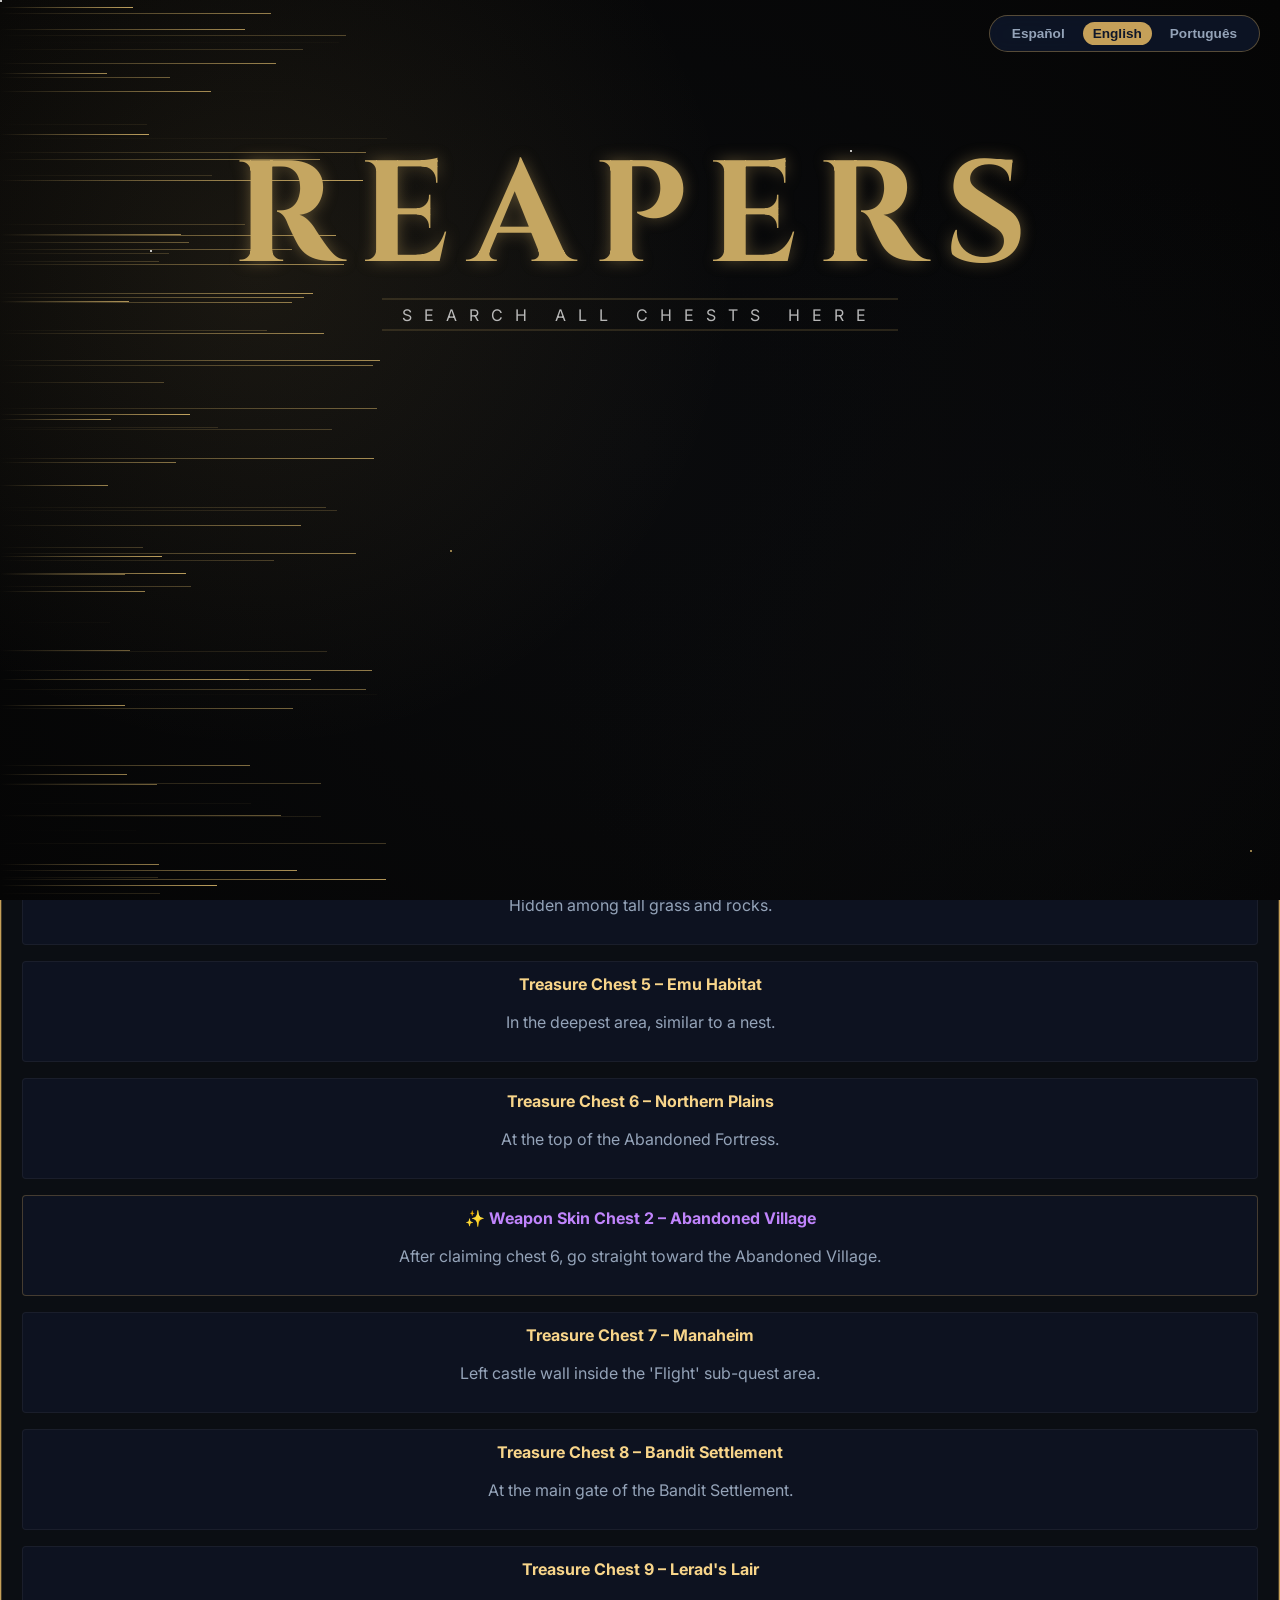
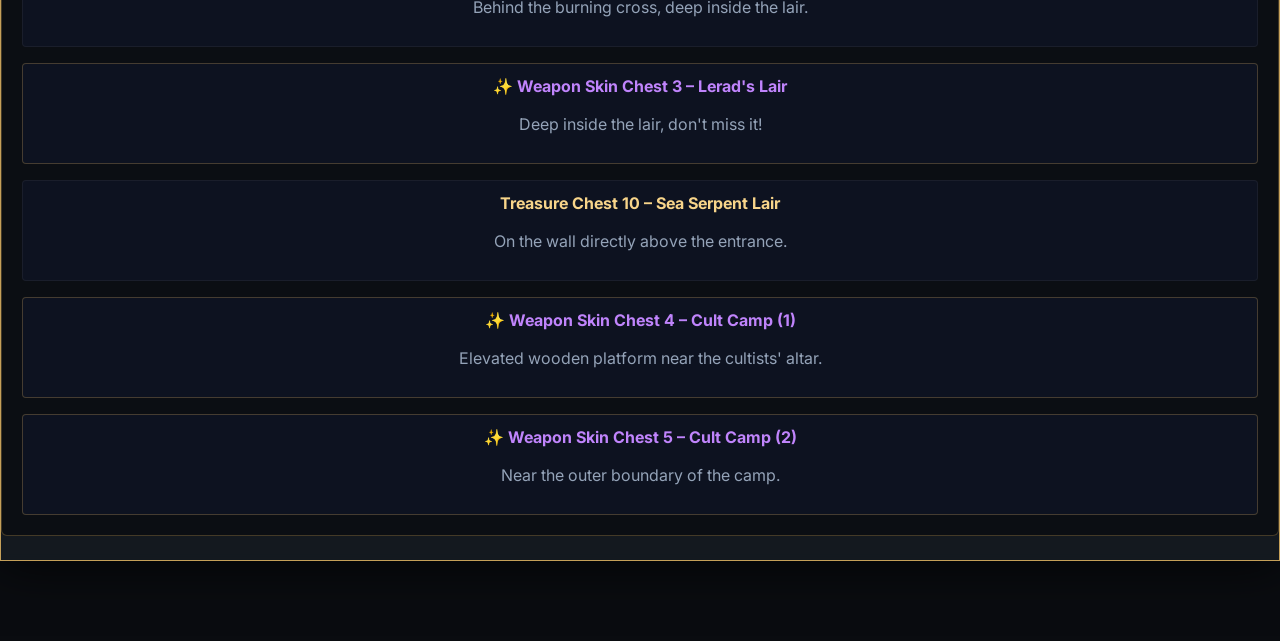
==== commit df9680e9: "Update index.html" ====
--- a/index.html
+++ b/index.html
@@ -81,130 +81,130 @@
             <!-- Contenido Pestaña 6: PUNTOS CP POR ESTADÍSTICA -->
             <div id="stats-cp" class="map-tab-content">
                 <div class="stats-cp-wrapper">
-                    <h2 class="stats-main-title" data-key="stats_main_title">📊 GUÍA DE CP POR ESTADÍSTICAS (REFERENCIA 2026)</h2>
+                    <h2 class="stats-main-title">📊 GUÍA DE CP POR ESTADÍSTICAS (REFERENCIA 2026)</h2>
 
                     <!-- SECCIÓN 1: ATAQUE -->
                     <div class="stats-card attack-card">
-                        <h3 class="stats-card-title" data-key="stats_attack_title">⚔️ Ataque</h3>
+                        <h3 class="stats-card-title">⚔️ Ataque</h3>
                         <ul class="stats-list">
-                            <li><span class="stat-label" data-key="st_attack">Ataque</span> <span class="stat-value">40 CP</span></li>
-                            <li><span class="stat-label" data-key="st_atk_speed">Velocidad de ataque</span> <span class="stat-value">10
+                            <li><span class="stat-label">Ataque</span> <span class="stat-value">40 CP</span></li>
+                            <li><span class="stat-label">Velocidad de ataque</span> <span class="stat-value">10
                                     CP</span></li>
-                            <li><span class="stat-label" data-key="st_cast_speed">Velocidad de lanzamiento de habilidad</span> <span
+                            <li><span class="stat-label">Velocidad de lanzamiento de habilidad</span> <span
                                     class="stat-value">20 CP</span></li>
-                            <li><span class="stat-label" data-key="st_accuracy">Precisión / Accuracy</span> <span class="stat-value">30
+                            <li><span class="stat-label">Precisión / Accuracy</span> <span class="stat-value">30
                                     CP</span></li>
-                            <li><span class="stat-label" data-key="st_acc_type">Precisión cuerpo a cuerpo / mágica / a distancia</span> <span
+                            <li><span class="stat-label">Precisión cuerpo a cuerpo / mágica / a distancia</span> <span
                                     class="stat-value">20 CP</span></li>
-                            <li><span class="stat-label" data-key="st_crit_chance">Probabilidad de crítico</span> <span class="stat-value">20
+                            <li><span class="stat-label">Probabilidad de crítico</span> <span class="stat-value">20
                                     CP</span></li>
-                            <li><span class="stat-label" data-key="st_crit_dmg">Daño crítico</span> <span class="stat-value">10 CP</span></li>
-                            <li><span class="stat-label" data-key="st_double_atk_chance">Probabilidad de doble ataque</span> <span class="stat-value">30
+                            <li><span class="stat-label">Daño crítico</span> <span class="stat-value">10 CP</span></li>
+                            <li><span class="stat-label">Probabilidad de doble ataque</span> <span class="stat-value">30
                                     CP</span></li>
-                            <li><span class="stat-label" data-key="st_normal_dmg">Daño normal</span> <span class="stat-value">5 CP</span></li>
-                            <li><span class="stat-label" data-key="st_skill_dmg">Daño de habilidad</span> <span class="stat-value">20 CP</span>
+                            <li><span class="stat-label">Daño normal</span> <span class="stat-value">5 CP</span></li>
+                            <li><span class="stat-label">Daño de habilidad</span> <span class="stat-value">20 CP</span>
                             </li>
-                            <li><span class="stat-label" data-key="st_all_dmg">Todo el daño</span> <span class="stat-value">30 CP</span></li>
-                            <li><span class="stat-label" data-key="st_type_dmg">Daño cuerpo a cuerpo / mágico / a distancia</span> <span
+                            <li><span class="stat-label">Todo el daño</span> <span class="stat-value">30 CP</span></li>
+                            <li><span class="stat-label">Daño cuerpo a cuerpo / mágico / a distancia</span> <span
                                     class="stat-value">20 CP</span></li>
-                            <li><span class="stat-label" data-key="st_pvp_all_dmg">Todo el daño PvP</span> <span class="stat-value">10 CP</span>
+                            <li><span class="stat-label">Todo el daño PvP</span> <span class="stat-value">10 CP</span>
                             </li>
-                            <li><span class="stat-label" data-key="st_pvp_type_dmg">Daño PvP cuerpo a cuerpo / mágico / a distancia</span> <span
+                            <li><span class="stat-label">Daño PvP cuerpo a cuerpo / mágico / a distancia</span> <span
                                     class="stat-value">10 CP</span></li>
-                            <li><span class="stat-label" data-key="st_boss_dmg">Daño adicional a jefes</span> <span class="stat-value">10
+                            <li><span class="stat-label">Daño adicional a jefes</span> <span class="stat-value">10
                                     CP</span></li>
-                            <li><span class="stat-label" data-key="st_monster_class_dmg">Daño adicional a monstruos/clase específica</span> <span
+                            <li><span class="stat-label">Daño adicional a monstruos/clase específica</span> <span
                                     class="stat-value">5 CP</span></li>
-                            <li><span class="stat-label" data-key="st_all_monsters_dmg">Daño a todos los monstruos</span> <span class="stat-value">10
+                            <li><span class="stat-label">Daño a todos los monstruos</span> <span class="stat-value">10
                                     CP</span></li>
-                            <li><span class="stat-label" data-key="st_status_acc">Precisión de estados alterados</span> <span
+                            <li><span class="stat-label">Precisión de estados alterados</span> <span
                                     class="stat-value">10 CP</span></li>
-                            <li><span class="stat-label" data-key="st_cooldown_red">Reducción de enfriamiento</span> <span class="stat-value">20
+                            <li><span class="stat-label">Reducción de enfriamiento</span> <span class="stat-value">20
                                     CP</span></li>
-                            <li><span class="stat-label" data-key="st_impact_acc">Precisión de impacto</span> <span class="stat-value">10
+                            <li><span class="stat-label">Precisión de impacto</span> <span class="stat-value">10
                                     CP</span></li>
-                            <li><span class="stat-label" data-key="st_knockdown_acc">Precisión de derribo/empuje</span> <span class="stat-value">5
+                            <li><span class="stat-label">Precisión de derribo/empuje</span> <span class="stat-value">5
                                     CP</span></li>
                         </ul>
-                        <p class="stats-note" data-key="stats_note_attack">💡 <i>Los valores antiguos publicados en 2024 eran ligeramente diferentes
+                        <p class="stats-note">💡 <i>Los valores antiguos publicados en 2024 eran ligeramente diferentes
                                 en varias de estas estadísticas, por lo que para una cuenta actual conviene usar la
                                 tabla de 2026 como referencia.</i></p>
                     </div>
 
                     <!-- SECCIÓN 2: DEFENSA -->
                     <div class="stats-card defense-card">
-                        <h3 class="stats-card-title" data-key="stats_defense_title">🛡️ Defensa</h3>
+                        <h3 class="stats-card-title">🛡️ Defensa</h3>
                         <ul class="stats-list">
-                            <li><span class="stat-label" data-key="st_defense">Defensa</span> <span class="stat-value">20 CP</span></li>
-                            <li><span class="stat-label" data-key="st_evasion">Evasión</span> <span class="stat-value">20 CP</span></li>
-                            <li><span class="stat-label" data-key="st_evasion_type">Evasión cuerpo a cuerpo / mágica / a distancia</span> <span
+                            <li><span class="stat-label">Defensa</span> <span class="stat-value">20 CP</span></li>
+                            <li><span class="stat-label">Evasión</span> <span class="stat-value">20 CP</span></li>
+                            <li><span class="stat-label">Evasión cuerpo a cuerpo / mágica / a distancia</span> <span
                                     class="stat-value">10 CP</span></li>
-                            <li><span class="stat-label" data-key="st_crit_res">Resistencia crítica</span> <span class="stat-value">5 CP</span>
+                            <li><span class="stat-label">Resistencia crítica</span> <span class="stat-value">5 CP</span>
                             </li>
-                            <li><span class="stat-label" data-key="st_double_atk_res">Resistencia doble ataque</span> <span class="stat-value">10
+                            <li><span class="stat-label">Resistencia doble ataque</span> <span class="stat-value">10
                                     CP</span></li>
-                            <li><span class="stat-label" data-key="st_abs_dmg_red">Reducción absoluta de todo daño recibido</span> <span
+                            <li><span class="stat-label">Reducción absoluta de todo daño recibido</span> <span
                                     class="stat-value">40 CP</span></li>
-                            <li><span class="stat-label" data-key="st_norm_dmg_red">Reducción de daño normal recibido</span> <span
+                            <li><span class="stat-label">Reducción de daño normal recibido</span> <span
                                     class="stat-value">5 CP</span></li>
-                            <li><span class="stat-label" data-key="st_skill_dmg_red">Reducción de daño de habilidad recibido</span> <span
+                            <li><span class="stat-label">Reducción de daño de habilidad recibido</span> <span
                                     class="stat-value">20 CP</span></li>
-                            <li><span class="stat-label" data-key="st_all_dmg_red">Reducción de todo daño recibido</span> <span
+                            <li><span class="stat-label">Reducción de todo daño recibido</span> <span
                                     class="stat-value">30 CP</span></li>
-                            <li><span class="stat-label" data-key="st_type_dmg_red">Reducción de daño cuerpo a cuerpo / mágico / a distancia
+                            <li><span class="stat-label">Reducción de daño cuerpo a cuerpo / mágico / a distancia
                                     recibido</span> <span class="stat-value">10 CP</span></li>
-                            <li><span class="stat-label" data-key="st_crit_dmg_red">Reducción de daño crítico recibido</span> <span
+                            <li><span class="stat-label">Reducción de daño crítico recibido</span> <span
                                     class="stat-value">5 CP</span></li>
-                            <li><span class="stat-label" data-key="st_pvp_all_dmg_red">Reducción de todo daño PvP recibido</span> <span
+                            <li><span class="stat-label">Reducción de todo daño PvP recibido</span> <span
                                     class="stat-value">5 CP</span></li>
-                            <li><span class="stat-label" data-key="st_pvp_type_dmg_red">Reducción de daño PvP por tipo</span> <span
+                            <li><span class="stat-label">Reducción de daño PvP por tipo</span> <span
                                     class="stat-value">5 CP</span></li>
-                            <li><span class="stat-label" data-key="st_boss_dmg_red">Reducción de daño de jefe recibido</span> <span
+                            <li><span class="stat-label">Reducción de daño de jefe recibido</span> <span
                                     class="stat-value">10 CP</span></li>
-                            <li><span class="stat-label" data-key="st_mob_class_dmg_red">Reducción de daño de monstruos/clase recibida</span> <span
+                            <li><span class="stat-label">Reducción de daño de monstruos/clase recibida</span> <span
                                     class="stat-value">5 CP</span></li>
-                            <li><span class="stat-label" data-key="st_status_res">Resistencia a estados alterados</span> <span
+                            <li><span class="stat-label">Resistencia a estados alterados</span> <span
                                     class="stat-value">10 CP</span></li>
-                            <li><span class="stat-label" data-key="st_stun_freeze_res">Resistencia a aturdimiento/congelación/petrificación</span>
+                            <li><span class="stat-label">Resistencia a aturdimiento/congelación/petrificación</span>
                                 <span class="stat-value">5 CP</span>
                             </li>
-                            <li><span class="stat-label" data-key="st_trans_silence_res">Resistencia a transformación/silencio/inmovilización</span>
+                            <li><span class="stat-label">Resistencia a transformación/silencio/inmovilización</span>
                                 <span class="stat-value">5 CP</span>
                             </li>
-                            <li><span class="stat-label" data-key="st_status_dur_red">Reducción de duración de estados alterados</span> <span
+                            <li><span class="stat-label">Reducción de duración de estados alterados</span> <span
                                     class="stat-value">10 CP</span></li>
-                            <li><span class="stat-label" data-key="st_stun_dur_red">Reducción de duración de
+                            <li><span class="stat-label">Reducción de duración de
                                     aturdimiento/congelación/petrificación</span> <span class="stat-value">5 CP</span>
                             </li>
-                            <li><span class="stat-label" data-key="st_impact_res">Resistencia a impacto</span> <span class="stat-value">10
+                            <li><span class="stat-label">Resistencia a impacto</span> <span class="stat-value">10
                                     CP</span></li>
-                            <li><span class="stat-label" data-key="st_push_res">Resistencia a empuje/derribo</span> <span class="stat-value">5
+                            <li><span class="stat-label">Resistencia a empuje/derribo</span> <span class="stat-value">5
                                     CP</span></li>
-                            <li><span class="stat-label" data-key="st_def_red_res">Resistencia a reducción de defensa</span> <span
+                            <li><span class="stat-label">Resistencia a reducción de defensa</span> <span
                                     class="stat-value">5 CP</span></li>
                         </ul>
-                        <p class="stats-note" data-key="stats_note_defense">💡 <i>La tabla de 2024 confirma, entre otros, Defensa = 20, Evasión = 20,
+                        <p class="stats-note">💡 <i>La tabla de 2024 confirma, entre otros, Defensa = 20, Evasión = 20,
                                 resistencia crítica = 5 y reducción absoluta de daño = 40 CP por punto.</i></p>
                     </div>
 
                     <!-- SECCIÓN 3: OTROS -->
                     <div class="stats-card other-card">
-                        <h3 class="stats-card-title" data-key="stats_other_title">❤️ Otros</h3>
+                        <h3 class="stats-card-title">❤️ Otros</h3>
                         <ul class="stats-list">
-                            <li><span class="stat-label" data-key="st_max_hp">HP máximo</span> <span class="stat-value">0.3 CP</span></li>
-                            <li><span class="stat-label" data-key="st_max_mp">MP máximo</span> <span class="stat-value">0.3 CP</span></li>
-                            <li><span class="stat-label" data-key="st_move_speed">Velocidad de movimiento</span> <span class="stat-value">2
+                            <li><span class="stat-label">HP máximo</span> <span class="stat-value">0.3 CP</span></li>
+                            <li><span class="stat-label">MP máximo</span> <span class="stat-value">0.3 CP</span></li>
+                            <li><span class="stat-label">Velocidad de movimiento</span> <span class="stat-value">2
                                     CP</span></li>
-                            <li><span class="stat-label" data-key="st_hp_regen">Regeneración natural de HP</span> <span class="stat-value">5
+                            <li><span class="stat-label">Regeneración natural de HP</span> <span class="stat-value">5
                                     CP</span></li>
-                            <li><span class="stat-label" data-key="st_mp_regen">Regeneración natural de MP</span> <span class="stat-value">10
+                            <li><span class="stat-label">Regeneración natural de MP</span> <span class="stat-value">10
                                     CP</span></li>
-                            <li><span class="stat-label" data-key="st_potion_rec">Recuperación de pociones</span> <span class="stat-value">5
+                            <li><span class="stat-label">Recuperación de pociones</span> <span class="stat-value">5
                                     CP</span></li>
-                            <li><span class="stat-label" data-key="st_exp_add">Experiencia adicional</span> <span class="stat-value">1
+                            <li><span class="stat-label">Experiencia adicional</span> <span class="stat-value">1
                                     CP</span></li>
-                            <li><span class="stat-label" data-key="st_gold_add">Oro adicional</span> <span class="stat-value">1 CP</span></li>
-                            <li><span class="stat-label" data-key="st_healing">Curación</span> <span class="stat-value">5 CP</span></li>
+                            <li><span class="stat-label">Oro adicional</span> <span class="stat-value">1 CP</span></li>
+                            <li><span class="stat-label">Curación</span> <span class="stat-value">5 CP</span></li>
                         </ul>
                     </div>
                 </div>
@@ -735,7 +735,202 @@
                                 data-key="m3_c2_d">Below
                                 cliff; cross bridge and follow left edge.</p>
                             <img class="img-quest"
-                                src="https://web-data-cdn.kakaogames.com/qa/platformview/images/202511/20251116235738683.png"
+                                src="https://web-data-cdn.kakaogames.com/qa/platformview/images/202511/20251116235744654.png"
+                                alt="">
+                            <div class="scroll-indicator-mobile">
+                                <span class="scroll-icon">➔</span>
+                            </div>
+                        </div>
+                        <div
+                            style="background: rgba(15, 23, 42, 0.6); border: 1px solid rgba(255,255,255,0.05); padding: 12px; border-radius: 4px;">
+                            <b style="color: #f8d58a; display: block; margin-bottom: 4px;text-align: center;"
+                                data-key="m3_c3_t">Treasure
+                                Chest 3 – Blizzard Snowplains (1)</b>
+                            <p style="font-size: 1rem; color: #94a3b8; line-height: 1.5;margin-bottom: 15px;text-align: center;"
+                                data-key="m3_c3_d">Inside
+                                building with stairs, north side.</p>
+                            <img class="img-quest"
+                                src="https://web-data-cdn.kakaogames.com/qa/platformview/images/202511/20251116235756607.png"
+                                alt="">
+                            <div class="scroll-indicator-mobile">
+                                <span class="scroll-icon">➔</span>
+                            </div>
+                        </div>
+                        <div
+                            style="background: rgba(15, 23, 42, 0.6); border: 1px solid rgba(255,255,255,0.05); padding: 12px; border-radius: 4px;">
+                            <b style="color: #f8d58a; display: block; margin-bottom: 4px;text-align: center;"
+                                data-key="m3_c4_t">Treasure
+                                Chest 4 – Blizzard Snowplains (2)</b>
+                            <p style="font-size: 1rem; color: #94a3b8; line-height: 1.5;margin-bottom: 15px;text-align: center;"
+                                data-key="m3_c4_d">Next to
+                                broken ship down the cliff.</p>
+                            <img class="img-quest"
+                                src="https://web-data-cdn.kakaogames.com/qa/platformview/images/202511/20251116235813605.png"
+                                alt="">
+                            <div class="scroll-indicator-mobile">
+                                <span class="scroll-icon">➔</span>
+                            </div>
+                        </div>
+                        <div
+                            style="background: rgba(15, 23, 42, 0.6); border: 1px solid rgba(255,255,255,0.05); padding: 12px; border-radius: 4px;">
+                            <b style="color: #f8d58a; display: block; margin-bottom: 4px;text-align: center;"
+                                data-key="m3_c5_t">Treasure
+                                Chest 5 – Graverobbers' Fort</b>
+                            <p style="font-size: 1rem; color: #94a3b8; line-height: 1.5;margin-bottom: 15px;text-align: center;"
+                                data-key="m3_c5_d">In fort
+                                outskirts near wooden barricades.</p>
+                            <img class="img-quest"
+                                src="https://web-data-cdn.kakaogames.com/qa/platformview/images/202511/20251116235825352.png"
+                                alt="">
+                            <div class="scroll-indicator-mobile">
+                                <span class="scroll-icon">➔</span>
+                            </div>
+                        </div>
+                        <div
+                            style="background: rgba(15, 23, 42, 0.6); border: 1px solid rgba(197, 160, 89, 0.3); padding: 12px; border-radius: 4px;">
+                            <b style="color: #c084fc; display: block; margin-bottom: 4px;text-align: center;"
+                                data-key="m3_w1_t">✨ Weapon
+                                Skin Chest 1 – Graverobbers' Fort</b>
+                            <p style="font-size: 1rem; color: #94a3b8; line-height: 1.5;margin-bottom: 15px;text-align: center;"
+                                data-key="m3_w1_d">In house
+                                courtyard on left side (south hill).</p>
+                            <img class="img-quest"
+                                src="https://web-data-cdn.kakaogames.com/qa/platformview/images/202511/20251117215949836.png"
+                                alt="">
+                            <div class="scroll-indicator-mobile">
+                                <span class="scroll-icon">➔</span>
+                            </div>
+                        </div>
+                        <div
+                            style="background: rgba(15, 23, 42, 0.6); border: 1px solid rgba(255,255,255,0.05); padding: 12px; border-radius: 4px;">
+                            <b style="color: #f8d58a; display: block; margin-bottom: 4px;text-align: center;"
+                                data-key="m3_c6_t">Treasure
+                                Chest 6 – Screeching Plains</b>
+                            <p style="font-size: 1rem; color: #94a3b8; line-height: 1.5;margin-bottom: 15px;text-align: center;"
+                                data-key="m3_c6_d">Under
+                                large tree vine near western cliff of Andvari's Forge.</p>
+                            <img class="img-quest"
+                                src="https://web-data-cdn.kakaogames.com/qa/platformview/images/202511/20251116235841971.png"
+                                alt="">
+                            <div class="scroll-indicator-mobile">
+                                <span class="scroll-icon">➔</span>
+                            </div>
+                        </div>
+                        <div
+                            style="background: rgba(15, 23, 42, 0.6); border: 1px solid rgba(197, 160, 89, 0.3); padding: 12px; border-radius: 4px;">
+                            <b style="color: #c084fc; display: block; margin-bottom: 4px;text-align: center;"
+                                data-key="m3_w2_t">✨ Weapon
+                                Skin Chest 2 – Andvari's Smithy</b>
+                            <p style="font-size: 1rem; color: #94a3b8; line-height: 1.5;margin-bottom: 15px;text-align: center;"
+                                data-key="m3_w2_d">Behind
+                                rock near conquest base, southwest of Smithy.</p>
+                            <img class="img-quest"
+                                src="https://web-data-cdn.kakaogames.com/qa/platformview/images/202511/20251117220022491.png"
+                                alt="">
+                            <div class="scroll-indicator-mobile">
+                                <span class="scroll-icon">➔</span>
+                            </div>
+                        </div>
+                        <div
+                            style="background: rgba(15, 23, 42, 0.6); border: 1px solid rgba(255,255,255,0.05); padding: 12px; border-radius: 4px;">
+                            <b style="color: #f8d58a; display: block; margin-bottom: 4px;text-align: center;"
+                                data-key="m3_c7_t">Treasure
+                                Chest 7 – Icy Ridge</b>
+                            <p style="font-size: 1rem; color: #94a3b8; line-height: 1.5;margin-bottom: 15px;text-align: center;"
+                                data-key="m3_c7_d">Top of
+                                giant rock mountain (steep path).</p>
+                            <img class="img-quest"
+                                src="https://web-data-cdn.kakaogames.com/qa/platformview/images/202511/20251116235854024.png"
+                                alt="">
+                            <div class="scroll-indicator-mobile">
+                                <span class="scroll-icon">➔</span>
+                            </div>
+                        </div>
+                        <div
+                            style="background: rgba(15, 23, 42, 0.6); border: 1px solid rgba(197, 160, 89, 0.3); padding: 12px; border-radius: 4px;">
+                            <b style="color: #c084fc; display: block; margin-bottom: 4px;text-align: center;"
+                                data-key="m3_w3_t">✨ Weapon
+                                Skin Chest 3 – Goblin Attack Site</b>
+                            <p style="font-size: 1rem; color: #94a3b8; line-height: 1.5;margin-bottom: 15px;text-align: center;"
+                                data-key="m3_w3_d">Large
+                                rock middle of lake, east side.</p>
+                            <img class="img-quest"
+                                src="https://web-data-cdn.kakaogames.com/qa/platformview/images/202511/20251117220058245.png"
+                                alt="">
+                            <div class="scroll-indicator-mobile">
+                                <span class="scroll-icon">➔</span>
+                            </div>
+                        </div>
+                        <div
+                            style="background: rgba(15, 23, 42, 0.6); border: 1px solid rgba(255,255,255,0.05); padding: 12px; border-radius: 4px;">
+                            <b style="color: #f8d58a; display: block; margin-bottom: 4px;text-align: center;"
+                                data-key="m3_c8_t">Treasure
+                                Chest 8 – Howling Cliffs</b>
+                            <p style="font-size: 1rem; color: #94a3b8; line-height: 1.5;margin-bottom: 15px;text-align: center;"
+                                data-key="m3_c8_d">In front
+                                of cliff behind Ice Lake.</p>
+                            <img class="img-quest"
+                                src="https://web-data-cdn.kakaogames.com/qa/platformview/images/202511/20251116235905017.png"
+                                alt="">
+                            <div class="scroll-indicator-mobile">
+                                <span class="scroll-icon">➔</span>
+                            </div>
+                        </div>
+                        <div
+                            style="background: rgba(15, 23, 42, 0.6); border: 1px solid rgba(255,255,255,0.05); padding: 12px; border-radius: 4px;">
+                            <b style="color: #f8d58a; display: block; margin-bottom: 4px;text-align: center;"
+                                data-key="m3_c9_t">Treasure
+                                Chest 9 – Dvergr Settlement</b>
+                            <p style="font-size: 1rem; color: #94a3b8; line-height: 1.5;margin-bottom: 15px;text-align: center;"
+                                data-key="m3_c9_d">On top
+                                of sculpture; climb to claim.</p>
+                            <img class="img-quest"
+                                src="https://web-data-cdn.kakaogames.com/qa/platformview/images/202511/20251116235914888.png"
+                                alt="">
+                            <div class="scroll-indicator-mobile">
+                                <span class="scroll-icon">➔</span>
+                            </div>
+                        </div>
+                        <div
+                            style="background: rgba(15, 23, 42, 0.6); border: 1px solid rgba(197, 160, 89, 0.3); padding: 12px; border-radius: 4px;">
+                            <b style="color: #c084fc; display: block; margin-bottom: 4px;text-align: center;"
+                                data-key="m3_w4_t">✨ Weapon
+                                Skin Chest 4 – Dvergr Settlement</b>
+                            <p style="font-size: 1rem; color: #94a3b8; line-height: 1.5;margin-bottom: 15px;text-align: center;"
+                                data-key="m3_w4_d">Valley
+                                beyond rocky hill, northeast.</p>
+                            <img class="img-quest"
+                                src="https://web-data-cdn.kakaogames.com/qa/platformview/images/202511/20251117220137414.png"
+                                alt="">
+                            <div class="scroll-indicator-mobile">
+                                <span class="scroll-icon">➔</span>
+                            </div>
+                        </div>
+                        <div
+                            style="background: rgba(15, 23, 42, 0.6); border: 1px solid rgba(197, 160, 89, 0.3); padding: 12px; border-radius: 4px;">
+                            <b style="color: #c084fc; display: block; margin-bottom: 4px;text-align: center;"
+                                data-key="m3_w5_t">✨ Weapon
+                                Skin Chest 5 – Dwarven Royal Tombs</b>
+                            <p style="font-size: 1rem; color: #94a3b8; line-height: 1.5;margin-bottom: 15px;text-align: center;"
+                                data-key="m3_w5_d">On rock
+                                north of Royal Tombs.</p>
+                            <img class="img-quest"
+                                src="https://web-data-cdn.kakaogames.com/qa/platformview/images/202511/20251117220155175.png"
+                                alt="">
+                            <div class="scroll-indicator-mobile">
+                                <span class="scroll-icon">➔</span>
+                            </div>
+                        </div>
+                        <div
+                            style="background: rgba(15, 23, 42, 0.6); border: 1px solid rgba(255,255,255,0.05); padding: 12px; border-radius: 4px;">
+                            <b style="color: #f8d58a; display: block; margin-bottom: 4px;text-align: center;"
+                                data-key="m3_c10_t">Treasure
+                                Chest 10 – ThunderFields</b>
+                            <p style="font-size: 1rem; color: #94a3b8; line-height: 1.5;margin-bottom: 15px;text-align: center;"
+                                data-key="m3_c10_d">Cliff
+                                northeast of Thor's ThunderFields; climb right cliff and move left.</p>
+                            <img class="img-quest"
+                                src="https://web-data-cdn.kakaogames.com/qa/platformview/images/202511/20251116235925291.png"
                                 alt="">
                             <div class="scroll-indicator-mobile">
                                 <span class="scroll-icon">➔</span>
@@ -744,12 +939,506 @@
                     </div>
                 </div>
             </div>
+
+            <!-- Contenido MAP 4 -->
+            <div id="map4" class="map-tab-content">
+                <!-- CAPÍTULO IV: ALFHEIM -->
+                <div
+                    style="background: rgba(0, 0, 0, 0.4); border: 1px solid rgba(197, 160, 89, 0.3); padding: 20px; border-radius: 6px; margin-bottom: 24px;">
+                    <h2 style="font-family: 'Cinzel', serif; color: #c5a059; border-bottom: 1px solid rgba(197, 160, 89, 0.4); padding-bottom: 8px; margin-bottom: 16px; font-size: 1.3rem;"
+                        data-key="m4_title">
+                        🌳 FAIRY CHAPTER IV: ALFHEIM
+                    </h2>
+                    <p><span data-key="map_text">MAPA COMPLETO CON TODOS LOS PUNTOS VISIBILES</span>
+                        <a target="_blank" class="mapa-completo" data-key="link_here"
+                            href="https://img1.daumcdn.net/thumb/R1280x0/?scode=mtistory2&fname=https%3A%2F%2Fblog.kakaocdn.net%2Fdna%2FcjVkXz%2FbtrTf0ne6iK%2FAAAAAAAAAAAAAAAAAAAAANznJjRhVdaTFL-sfg68_j0zDmjQyb1AZn2i8fTNiWEy%2Fimg.png%3Fcredential%3DyqXZFxpELC7KVnFOS48ylbz2pIh7yKj8%26expires%3D1785509999%26allow_ip%3D%26allow_referer%3D%26signature%3DemS5QERVH69TVCzBfwQ%252BWN3dHeE%253D">AQUÍ</a>
+                    </p>
+
+                    <div style="display: grid; gap: 16px;">
+                        <div
+                            style="background: rgba(15, 23, 42, 0.6); border: 1px solid rgba(255,255,255,0.05); padding: 12px; border-radius: 4px;">
+                            <b style="color: #f8d58a; display: block; margin-bottom: 4px;text-align: center;"
+                                data-key="m4_c1_t">Treasure
+                                Chest 1 – Gimle</b>
+                            <p style="font-size: 1rem; color: #94a3b8; line-height: 1.5;margin-bottom: 15px;text-align: center;"
+                                data-key="m4_c1_d">Readily
+                                visible north of Gimle town.</p>
+                            <img class="img-quest"
+                                src="https://web-data-cdn.kakaogames.com/qa/platformview/images/202511/20251117000004294.png"
+                                alt="">
+                            <div class="scroll-indicator-mobile">
+                                <span class="scroll-icon">➔</span>
+                            </div>
+                        </div>
+                        <div
+                            style="background: rgba(15, 23, 42, 0.6); border: 1px solid rgba(255,255,255,0.05); padding: 12px; border-radius: 4px;">
+                            <b style="color: #f8d58a; display: block; margin-bottom: 4px;text-align: center;"
+                                data-key="m4_c2_t">Treasure
+                                Chest 2 – Dusky Canyon</b>
+                            <p style="font-size: 1rem; color: #94a3b8; line-height: 1.5;margin-bottom: 15px;text-align: center;"
+                                data-key="m4_c2_d">Ground
+                                level along canyon walls.</p>
+                            <img class="img-quest"
+                                src="https://web-data-cdn.kakaogames.com/qa/platformview/images/202511/20251117000016269.png"
+                                alt="">
+                            <div class="scroll-indicator-mobile">
+                                <span class="scroll-icon">➔</span>
+                            </div>
+                        </div>
+                        <div
+                            style="background: rgba(15, 23, 42, 0.6); border: 1px solid rgba(255,255,255,0.05); padding: 12px; border-radius: 4px;">
+                            <b style="color: #f8d58a; display: block; margin-bottom: 4px;text-align: center;"
+                                data-key="m4_c3_t">Treasure
+                                Chest 3 – Shadow Ambush</b>
+                            <p style="font-size: 1rem; color: #94a3b8; line-height: 1.5;margin-bottom: 15px;text-align: center;"
+                                data-key="m4_c3_d">In front
+                                of structure west side.</p>
+                            <img class="img-quest"
+                                src="https://web-data-cdn.kakaogames.com/qa/platformview/images/202511/20251117000026632.png"
+                                alt="">
+                            <div class="scroll-indicator-mobile">
+                                <span class="scroll-icon">➔</span>
+                            </div>
+                        </div>
+                        <div
+                            style="background: rgba(15, 23, 42, 0.6); border: 1px solid rgba(197, 160, 89, 0.3); padding: 12px; border-radius: 4px;">
+                            <b style="color: #c084fc; display: block; margin-bottom: 4px;text-align: center;"
+                                data-key="m4_w1_t">✨ Weapon
+                                Skin Chest 1 – Shadow Ambush</b>
+                            <p style="font-size: 1rem; color: #94a3b8; line-height: 1.5;margin-bottom: 15px;text-align: center;"
+                                data-key="m4_w1_d">Elevated
+                                ledge overlooking ruins.</p>
+                            <img class="img-quest"
+                                src="https://web-data-cdn.kakaogames.com/qa/platformview/images/202511/20251117220448403.png"
+                                alt="">
+                            <div class="scroll-indicator-mobile">
+                                <span class="scroll-icon">➔</span>
+                            </div>
+                        </div>
+                        <div
+                            style="background: rgba(15, 23, 42, 0.6); border: 1px solid rgba(255,255,255,0.05); padding: 12px; border-radius: 4px;">
+                            <b style="color: #f8d58a; display: block; margin-bottom: 4px;text-align: center;"
+                                data-key="m4_c4_t">Treasure
+                                Chest 4 – Infernal Woods</b>
+                            <p style="font-size: 1rem; color: #94a3b8; line-height: 1.5;margin-bottom: 15px;text-align: center;"
+                                data-key="m4_c4_d">Bottom
+                                of wall, easily claimed.</p>
+                            <img class="img-quest"
+                                src="https://web-data-cdn.kakaogames.com/qa/platformview/images/202511/20251117000042241.png"
+                                alt="">
+                            <div class="scroll-indicator-mobile">
+                                <span class="scroll-icon">➔</span>
+                            </div>
+                        </div>
+                        <div
+                            style="background: rgba(15, 23, 42, 0.6); border: 1px solid rgba(255,255,255,0.05); padding: 12px; border-radius: 4px;">
+                            <b style="color: #f8d58a; display: block; margin-bottom: 4px;text-align: center;"
+                                data-key="m4_c5_t">Treasure
+                                Chest 5 – Odin's Descent</b>
+                            <p style="font-size: 1rem; color: #94a3b8; line-height: 1.5;margin-bottom: 15px;text-align: center;"
+                                data-key="m4_c5_d">Under
+                                building southwest of Odin's Descent.</p>
+                            <img class="img-quest"
+                                src="https://web-data-cdn.kakaogames.com/qa/platformview/images/202511/20251117000053379.png"
+                                alt="">
+                            <div class="scroll-indicator-mobile">
+                                <span class="scroll-icon">➔</span>
+                            </div>
+                        </div>
+                        <div
+                            style="background: rgba(15, 23, 42, 0.6); border: 1px solid rgba(255,255,255,0.05); padding: 12px; border-radius: 4px;">
+                            <b style="color: #f8d58a; display: block; margin-bottom: 4px;text-align: center;"
+                                data-key="m4_c6_t">Treasure
+                                Chest 6 – Void Plains</b>
+                            <p style="font-size: 1rem; color: #94a3b8; line-height: 1.5;margin-bottom: 15px;text-align: center;"
+                                data-key="m4_c6_d">Near
+                                large tree south of Void Plains.</p>
+                            <img class="img-quest"
+                                src="https://web-data-cdn.kakaogames.com/qa/platformview/images/202511/20251117000106488.png"
+                                alt="">
+                            <div class="scroll-indicator-mobile">
+                                <span class="scroll-icon">➔</span>
+                            </div>
+                        </div>
+                        <div
+                            style="background: rgba(15, 23, 42, 0.6); border: 1px solid rgba(255,255,255,0.05); padding: 12px; border-radius: 4px;">
+                            <b style="color: #f8d58a; display: block; margin-bottom: 4px;text-align: center;"
+                                data-key="m4_c7_t">Treasure
+                                Chest 7 – Darkmoon Highlands</b>
+                            <p style="font-size: 1rem; color: #94a3b8; line-height: 1.5;margin-bottom: 15px;text-align: center;"
+                                data-key="m4_c7_d">Under
+                                structure on south side.</p>
+                            <img class="img-quest"
+                                src="https://web-data-cdn.kakaogames.com/qa/platformview/images/202511/20251117000117189.png"
+                                alt="">
+                            <div class="scroll-indicator-mobile">
+                                <span class="scroll-icon">➔</span>
+                            </div>
+                        </div>
+                        <div
+                            style="background: rgba(15, 23, 42, 0.6); border: 1px solid rgba(197, 160, 89, 0.3); padding: 12px; border-radius: 4px;">
+                            <b style="color: #c084fc; display: block; margin-bottom: 4px;text-align: center;"
+                                data-key="m4_w2_t">✨ Weapon
+                                Skin Chest 2 – Darkmoon Highlands</b>
+                            <p style="font-size: 1rem; color: #94a3b8; line-height: 1.5;margin-bottom: 15px;text-align: center;"
+                                data-key="m4_w2_d">Behind
+                                dried mushroom tree, south side.</p>
+                            <img class="img-quest"
+                                src="https://web-data-cdn.kakaogames.com/qa/platformview/images/202511/20251117220518014.png"
+                                alt="">
+                            <div class="scroll-indicator-mobile">
+                                <span class="scroll-icon">➔</span>
+                            </div>
+                        </div>
+                        <div
+                            style="background: rgba(15, 23, 42, 0.6); border: 1px solid rgba(255,255,255,0.05); padding: 12px; border-radius: 4px;">
+                            <b style="color: #f8d58a; display: block; margin-bottom: 4px;text-align: center;"
+                                data-key="m4_c8_t">Treasure
+                                Chest 8 – Muspelheim Portal</b>
+                            <p style="font-size: 1rem; color: #94a3b8; line-height: 1.5;margin-bottom: 15px;text-align: center;"
+                                data-key="m4_c8_d">In a
+                                large tree near the portal.</p>
+                            <img class="img-quest"
+                                src="https://web-data-cdn.kakaogames.com/qa/platformview/images/202511/20251117000128576.png"
+                                alt="">
+                            <div class="scroll-indicator-mobile">
+                                <span class="scroll-icon">➔</span>
+                            </div>
+                        </div>
+                        <div
+                            style="background: rgba(15, 23, 42, 0.6); border: 1px solid rgba(255,255,255,0.05); padding: 12px; border-radius: 4px;">
+                            <b style="color: #f8d58a; display: block; margin-bottom: 4px;text-align: center;"
+                                data-key="m4_c9_t">Treasure
+                                Chest 9 – Merman Settlement</b>
+                            <p style="font-size: 1rem; color: #94a3b8; line-height: 1.5;margin-bottom: 15px;text-align: center;"
+                                data-key="m4_c9_d">Center
+                                of lake in open area.</p>
+                            <img class="img-quest"
+                                src="https://web-data-cdn.kakaogames.com/qa/platformview/images/202511/20251117000140102.png"
+                                alt="">
+                            <div class="scroll-indicator-mobile">
+                                <span class="scroll-icon">➔</span>
+                            </div>
+                        </div>
+                        <div
+                            style="background: rgba(15, 23, 42, 0.6); border: 1px solid rgba(197, 160, 89, 0.3); padding: 12px; border-radius: 4px;">
+                            <b style="color: #c084fc; display: block; margin-bottom: 4px;text-align: center;"
+                                data-key="m4_w3_t">✨ Weapon
+                                Skin Chest 3 – Merman Settlement</b>
+                            <p style="font-size: 1rem; color: #94a3b8; line-height: 1.5;margin-bottom: 15px;text-align: center;"
+                                data-key="m4_w3_d">Top of
+                                watchtower east of lake.</p>
+                            <img class="img-quest"
+                                src="https://web-data-cdn.kakaogames.com/qa/platformview/images/202511/20251117220548490.png"
+                                alt="">
+                            <div class="scroll-indicator-mobile">
+                                <span class="scroll-icon">➔</span>
+                            </div>
+                        </div>
+                        <div
+                            style="background: rgba(15, 23, 42, 0.6); border: 1px solid rgba(255,255,255,0.05); padding: 12px; border-radius: 4px;">
+                            <b style="color: #f8d58a; display: block; margin-bottom: 4px;text-align: center;"
+                                data-key="m4_c10_t">Treasure
+                                Chest 10 – Nidavellir Portal</b>
+                            <p style="font-size: 1rem; color: #94a3b8; line-height: 1.5;margin-bottom: 15px;text-align: center;"
+                                data-key="m4_c10_d">Between
+                                tree roots near portal.</p>
+                            <img class="img-quest"
+                                src="https://web-data-cdn.kakaogames.com/qa/platformview/images/202511/20251117000151874.png"
+                                alt="">
+                            <div class="scroll-indicator-mobile">
+                                <span class="scroll-icon">➔</span>
+                            </div>
+                        </div>
+                        <div
+                            style="background: rgba(15, 23, 42, 0.6); border: 1px solid rgba(197, 160, 89, 0.3); padding: 12px; border-radius: 4px;">
+                            <b style="color: #c084fc; display: block; margin-bottom: 4px;text-align: center;"
+                                data-key="m4_w4_t">✨ Weapon
+                                Skin Chest 4 – World Tree Basin</b>
+                            <p style="font-size: 1rem; color: #94a3b8; line-height: 1.5;margin-bottom: 15px;text-align: center;"
+                                data-key="m4_w4_d">Behind
+                                tree on south side of basin.</p>
+                            <img class="img-quest"
+                                src="https://web-data-cdn.kakaogames.com/qa/platformview/images/202511/20251117220617211.png"
+                                alt="">
+                            <div class="scroll-indicator-mobile">
+                                <span class="scroll-icon">➔</span>
+                            </div>
+                        </div>
+                        <div
+                            style="background: rgba(15, 23, 42, 0.6); border: 1px solid rgba(197, 160, 89, 0.3); padding: 12px; border-radius: 4px;">
+                            <b style="color: #c084fc; display: block; margin-bottom: 4px;text-align: center;"
+                                data-key="m4_w5_t">✨ Weapon
+                                Skin Chest 5 – Corrupted Ravine</b>
+                            <p style="font-size: 1rem; color: #94a3b8; line-height: 1.5;margin-bottom: 15px;text-align: center;"
+                                data-key="m4_w5_d">Between
+                                two large trees past wolf area.</p>
+                            <img class="img-quest"
+                                src="https://web-data-cdn.kakaogames.com/qa/platformview/images/202511/20251117220632344.png"
+                                alt="">
+                            <div class="scroll-indicator-mobile">
+                                <span class="scroll-icon">➔</span>
+                            </div>
+                        </div>
+                    </div>
+                </div>
+            </div>
+
+            <!-- Contenido MAP 5 -->
+            <div id="map5" class="map-tab-content">
+                <!-- CAPÍTULO V: MUSPELHEIM -->
+                <div
+                    style="background: rgba(0, 0, 0, 0.4); border: 1px solid rgba(197, 160, 89, 0.3); padding: 20px; border-radius: 6px; margin-bottom: 24px;">
+                    <h2 style="font-family: 'Cinzel', serif; color: #c5a059; border-bottom: 1px solid rgba(197, 160, 89, 0.4); padding-bottom: 8px; margin-bottom: 16px; font-size: 1.3rem;"
+                        data-key="m5_title">
+                        🔥 CHAPTER V: MUSPELHEIM
+                    </h2>
+                    <p><span data-key="map_text">MAPA COMPLETO CON TODOS LOS PUNTOS VISIBILES</span>
+                        <a target="_blank" class="mapa-completo" data-key="link_here"
+                            href="https://img1.daumcdn.net/thumb/R1280x0/?scode=mtistory2&fname=https%3A%2F%2Fblog.kakaocdn.net%2Fdna%2FkSEXm%2FbtrTg4PGyaq%2FAAAAAAAAAAAAAAAAAAAAAEzS3zEIuVZG7N0gspqqnDEM0QGdAHdrQu-yHzUp51kU%2Fimg.png%3Fcredential%3DyqXZFxpELC7KVnFOS48ylbz2pIh7yKj8%26expires%3D1785509999%26allow_ip%3D%26allow_referer%3D%26signature%3Dawguf8HHM8IwUvSrjVTtZOdDvq4%253D">AQUÍ</a>
+                    </p>
+
+                    <div style="display: grid; gap: 16px;">
+                        <div
+                            style="background: rgba(15, 23, 42, 0.6); border: 1px solid rgba(255,255,255,0.05); padding: 12px; border-radius: 4px;">
+                            <b style="color: #f8d58a; display: block; margin-bottom: 4px;text-align: center;"
+                                data-key="m5_c1_t">Treasure
+                                Chest 1 – Surtr's Lava Throne (1)</b>
+                            <p style="font-size: 1rem; color: #94a3b8; line-height: 1.5;margin-bottom: 15px;text-align: center;"
+                                data-key="m5_c1_d">North of
+                                Surtr's residence.</p>
+                            <img class="img-quest"
+                                src="https://web-data-cdn.kakaogames.com/qa/platformview/images/202511/20251117000220057.png"
+                                alt="">
+                            <div class="scroll-indicator-mobile">
+                                <span class="scroll-icon">➔</span>
+                            </div>
+                        </div>
+                        <div
+                            style="background: rgba(15, 23, 42, 0.6); border: 1px solid rgba(197, 160, 89, 0.3); padding: 12px; border-radius: 4px;">
+                            <b style="color: #c084fc; display: block; margin-bottom: 4px;text-align: center;"
+                                data-key="m5_w1_t">✨ Weapon
+                                Skin Chest 1 – Surtr's Lava Throne (2)</b>
+                            <p style="font-size: 1rem; color: #94a3b8; line-height: 1.5;margin-bottom: 15px;text-align: center;"
+                                data-key="m5_w1_d">On rock
+                                ledge directly above entry path.</p>
+                            <img class="img-quest"
+                                src="https://web-data-cdn.kakaogames.com/qa/platformview/images/202511/20251117220826884.png"
+                                alt="">
+                            <div class="scroll-indicator-mobile">
+                                <span class="scroll-icon">➔</span>
+                            </div>
+                        </div>
+                        <div
+                            style="background: rgba(15, 23, 42, 0.6); border: 1px solid rgba(197, 160, 89, 0.3); padding: 12px; border-radius: 4px;">
+                            <b style="color: #c084fc; display: block; margin-bottom: 4px;text-align: center;"
+                                data-key="m5_w2_t">✨ Weapon
+                                Skin Chest 2 – Surtr's Lava Throne (3)</b>
+                            <p style="font-size: 1rem; color: #94a3b8; line-height: 1.5;margin-bottom: 15px;text-align: center;"
+                                data-key="m5_w2_d">Fly
+                                uninterrupted from right cliff over lava.</p>
+                            <img class="img-quest"
+                                src="https://web-data-cdn.kakaogames.com/qa/platformview/images/202511/20251117220840732.png"
+                                alt="">
+                            <div class="scroll-indicator-mobile">
+                                <span class="scroll-icon">➔</span>
+                            </div>
+                        </div>
+                        <div
+                            style="background: rgba(15, 23, 42, 0.6); border: 1px solid rgba(255,255,255,0.05); padding: 12px; border-radius: 4px;">
+                            <b style="color: #f8d58a; display: block; margin-bottom: 4px;text-align: center;"
+                                data-key="m5_c2_t">Treasure
+                                Chest 2 – Oskopnir</b>
+                            <p style="font-size: 1rem; color: #94a3b8; line-height: 1.5;margin-bottom: 15px;text-align: center;"
+                                data-key="m5_c2_d">Back
+                                area of town, hidden behind a wall.</p>
+                            <img class="img-quest"
+                                src="https://web-data-cdn.kakaogames.com/qa/platformview/images/202511/20251117000232223.png"
+                                alt="">
+                            <div class="scroll-indicator-mobile">
+                                <span class="scroll-icon">➔</span>
+                            </div>
+                        </div>
+                        <div
+                            style="background: rgba(15, 23, 42, 0.6); border: 1px solid rgba(255,255,255,0.05); padding: 12px; border-radius: 4px;">
+                            <b style="color: #f8d58a; display: block; margin-bottom: 4px;text-align: center;"
+                                data-key="m5_c3_t">Treasure
+                                Chest 3 – Alfheim Portal (1)</b>
+                            <p style="font-size: 1rem; color: #94a3b8; line-height: 1.5;margin-bottom: 15px;text-align: center;"
+                                data-key="m5_c3_d">In front
+                                of stable structure (no monsters).</p>
+                            <img class="img-quest"
+                                src="https://web-data-cdn.kakaogames.com/qa/platformview/images/202511/20251117000245452.png"
+                                alt="">
+                            <div class="scroll-indicator-mobile">
+                                <span class="scroll-icon">➔</span>
+                            </div>
+                        </div>
+                        <div
+                            style="background: rgba(15, 23, 42, 0.6); border: 1px solid rgba(255,255,255,0.05); padding: 12px; border-radius: 4px;">
+                            <b style="color: #f8d58a; display: block; margin-bottom: 4px;text-align: center;"
+                                data-key="m5_c4_t">Treasure
+                                Chest 4 – Alfheim Portal (2)</b>
+                            <p style="font-size: 1rem; color: #94a3b8; line-height: 1.5;margin-bottom: 15px;text-align: center;"
+                                data-key="m5_c4_d">On a
+                                small hill a short distance north.</p>
+                            <img class="img-quest"
+                                src="https://web-data-cdn.kakaogames.com/qa/platformview/images/202511/20251117000255492.png"
+                                alt="">
+                            <div class="scroll-indicator-mobile">
+                                <span class="scroll-icon">➔</span>
+                            </div>
+                        </div>
+                        <div
+                            style="background: rgba(15, 23, 42, 0.6); border: 1px solid rgba(197, 160, 89, 0.3); padding: 12px; border-radius: 4px;">
+                            <b style="color: #c084fc; display: block; margin-bottom: 4px;text-align: center;"
+                                data-key="m5_w3_t">✨ Weapon
+                                Skin Chest 3 – Alfheim Portal (3)</b>
+                            <p style="font-size: 1rem; color: #94a3b8; line-height: 1.5;margin-bottom: 15px;text-align: center;"
+                                data-key="m5_w3_d">Atop
+                                basalt rock formation nearby.</p>
+                            <img class="img-quest"
+                                src="https://web-data-cdn.kakaogames.com/qa/platformview/images/202511/20251117220911571.png"
+                                alt="">
+                            <div class="scroll-indicator-mobile">
+                                <span class="scroll-icon">➔</span>
+                            </div>
+                        </div>
+                        <div
+                            style="background: rgba(15, 23, 42, 0.6); border: 1px solid rgba(255,255,255,0.05); padding: 12px; border-radius: 4px;">
+                            <b style="color: #f8d58a; display: block; margin-bottom: 4px;text-align: center;"
+                                data-key="m5_c5_t">Treasure
+                                Chest 5 – Bloodwood Canyon</b>
+                            <p style="font-size: 1rem; color: #94a3b8; line-height: 1.5;margin-bottom: 15px;text-align: center;"
+                                data-key="m5_c5_d">Behind
+                                largest slanted tree on the hill.</p>
+                            <img class="img-quest"
+                                src="https://web-data-cdn.kakaogames.com/qa/platformview/images/202511/20251117000308196.png"
+                                alt="">
+                            <div class="scroll-indicator-mobile">
+                                <span class="scroll-icon">➔</span>
+                            </div>
+                        </div>
+                        <div
+                            style="background: rgba(15, 23, 42, 0.6); border: 1px solid rgba(197, 160, 89, 0.3); padding: 12px; border-radius: 4px;">
+                            <b style="color: #c084fc; display: block; margin-bottom: 4px;text-align: center;"
+                                data-key="m5_w4_t">✨ Weapon
+                                Skin Chest 4 – Covert Ravine</b>
+                            <p style="font-size: 1rem; color: #94a3b8; line-height: 1.5;margin-bottom: 15px;text-align: center;"
+                                data-key="m5_w4_d">Behind
+                                waterfall right next to arrival point.</p>
+                            <img class="img-quest"
+                                src="https://web-data-cdn.kakaogames.com/qa/platformview/images/202511/20251117220936618.png"
+                                alt="">
+                            <div class="scroll-indicator-mobile">
+                                <span class="scroll-icon">➔</span>
+                            </div>
+                        </div>
+                        <div
+                            style="background: rgba(15, 23, 42, 0.6); border: 1px solid rgba(255,255,255,0.05); padding: 12px; border-radius: 4px;">
+                            <b style="color: #f8d58a; display: block; margin-bottom: 4px;text-align: center;"
+                                data-key="m5_c6_t">Treasure
+                                Chest 6 – Drake Badlands</b>
+                            <p style="font-size: 1rem; color: #94a3b8; line-height: 1.5;margin-bottom: 15px;text-align: center;"
+                                data-key="m5_c6_d">On the
+                                tower in the northwest.</p>
+                            <img class="img-quest"
+                                src="https://web-data-cdn.kakaogames.com/qa/platformview/images/202511/20251117000318394.png"
+                                alt="">
+                            <div class="scroll-indicator-mobile">
+                                <span class="scroll-icon">➔</span>
+                            </div>
+                        </div>
+                        <div
+                            style="background: rgba(15, 23, 42, 0.6); border: 1px solid rgba(255,255,255,0.05); padding: 12px; border-radius: 4px;">
+                            <b style="color: #f8d58a; display: block; margin-bottom: 4px;text-align: center;"
+                                data-key="m5_c7_t">Treasure
+                                Chest 7 – Loser's Lot</b>
+                            <p style="font-size: 1rem; color: #94a3b8; line-height: 1.5;margin-bottom: 15px;text-align: center;"
+                                data-key="m5_c7_d">At the
+                                end of the cliff on the right.</p>
+                            <img class="img-quest"
+                                src="https://web-data-cdn.kakaogames.com/qa/platformview/images/202511/20251117000328701.png"
+                                alt="">
+                            <div class="scroll-indicator-mobile">
+                                <span class="scroll-icon">➔</span>
+                            </div>
+                        </div>
+                        <div
+                            style="background: rgba(15, 23, 42, 0.6); border: 1px solid rgba(255,255,255,0.05); padding: 12px; border-radius: 4px;">
+                            <b style="color: #f8d58a; display: block; margin-bottom: 4px;text-align: center;"
+                                data-key="m5_c8_t">Treasure
+                                Chest 8 – Decrepit Arena</b>
+                            <p style="font-size: 1rem; color: #94a3b8; line-height: 1.5;margin-bottom: 15px;text-align: center;"
+                                data-key="m5_c8_d">On hill
+                                north of Boss Audumla's spawn area.</p>
+                            <img class="img-quest"
+                                src="https://web-data-cdn.kakaogames.com/qa/platformview/images/202511/20251117000340442.png"
+                                alt="">
+                            <div class="scroll-indicator-mobile">
+                                <span class="scroll-icon">➔</span>
+                            </div>
+                        </div>
+                        <div
+                            style="background: rgba(15, 23, 42, 0.6); border: 1px solid rgba(197, 160, 89, 0.3); padding: 12px; border-radius: 4px;">
+                            <b style="color: #c084fc; display: block; margin-bottom: 4px;text-align: center;"
+                                data-key="m5_w5_t">✨ Weapon
+                                Skin Chest 5 – Surtr's Citadel</b>
+                            <p style="font-size: 1rem; color: #94a3b8; line-height: 1.5;margin-bottom: 15px;text-align: center;"
+                                data-key="m5_w5_d">At peak
+                                of obsidian tower overlooking lava sea.</p>
+                            <img class="img-quest"
+                                src="https://web-data-cdn.kakaogames.com/qa/platformview/images/202511/20251117221046909.png"
+                                alt="">
+                            <div class="scroll-indicator-mobile">
+                                <span class="scroll-icon">➔</span>
+                            </div>
+                        </div>
+                        <div
+                            style="background: rgba(15, 23, 42, 0.6); border: 1px solid rgba(255,255,255,0.05); padding: 12px; border-radius: 4px;">
+                            <b style="color: #f8d58a; display: block; margin-bottom: 4px;text-align: center;"
+                                data-key="m5_c9_t">Treasure
+                                Chest 9 – Abyss of Splendor</b>
+                            <p style="font-size: 1rem; color: #94a3b8; line-height: 1.5;margin-bottom: 15px;text-align: center;"
+                                data-key="m5_c9_d">On top
+                                of the tower.</p>
+                            <img class="img-quest"
+                                src="https://web-data-cdn.kakaogames.com/qa/platformview/images/202511/20251117000353089.png"
+                                alt="">
+                            <div class="scroll-indicator-mobile">
+                                <span class="scroll-icon">➔</span>
+                            </div>
+                        </div>
+                        <div
+                            style="background: rgba(15, 23, 42, 0.6); border: 1px solid rgba(255,255,255,0.05); padding: 12px; border-radius: 4px;">
+                            <b style="color: #f8d58a; display: block; margin-bottom: 4px;text-align: center;"
+                                data-key="m5_c10_t">Treasure
+                                Chest 10 – Flame Orc Encampment</b>
+                            <p style="font-size: 1rem; color: #94a3b8; line-height: 1.5;margin-bottom: 15px;text-align: center;"
+                                data-key="m5_c10_d">Move
+                                slowly to avoid taking lava damage.</p>
+                            <img class="img-quest"
+                                src="https://web-data-cdn.kakaogames.com/qa/platformview/images/202511/20251117000403064.png"
+                                alt="">
+                            <div class="scroll-indicator-mobile">
+                                <span class="scroll-icon">➔</span>
+                            </div>
+                        </div>
+                    </div>
+                </div>
+            </div>
+
         </section>
     </div>
 
+    <script src="https://code.jquery.com/jquery-3.7.0.js"></script>
+    <script src="https://cdn.datatables.net/1.13.6/js/jquery.dataTables.min.js"></script>
+    <script src="https://cdnjs.cloudflare.com/ajax/libs/PapaParse/5.4.1/papaparse.min.js"></script>
+
     <script>
-        // Objeto de traducciones incluyendo la sección "Puntos CP por Estadística"
-        const translations = {
+
+        // Mantenemos las traducciones exactamente igual a como las tienes definidas
+        const i18n = {
             es: {
                 loading_text: "BUSCA TODOS LOS COFRES AQUÍ",
                 btn_map1: "MAP 1",
@@ -1073,34 +1762,91 @@
             }
         };
 
-        function switchLanguage(lang, btn) {
-            document.querySelectorAll('.lang-btn').forEach(b => b.classList.remove('active'));
-            if (btn) btn.classList.add('active');
-
-            const langData = translations[lang];
-            if (!langData) return;
-
-            document.querySelectorAll('[data-key]').forEach(elem => {
-                const key = elem.getAttribute('data-key');
-                if (langData[key]) {
-                    elem.innerHTML = langData[key];
+        let currentLang = 'es';
+
+        $(document).ready(function () {
+            // Animación Inicial
+            for (let i = 0; i < 80; i++) {
+                let w = Math.random() * 300 + 100;
+                let t = Math.random() * 100;
+                let d = Math.random() * 0.2 + 0.05;
+                let delay = Math.random() * 2;
+                $('#speed-lines-layer').append(`<div class="speed-line" style="width: ${w}px; top: ${t}%; animation-duration: ${d}s; animation-delay: ${delay}s; opacity: ${Math.random()};"></div>`);
+            }
+
+            setTimeout(function () {
+                $('.ciel').removeClass('stay').addClass('away');
+                $('.speed-line').css('animation-duration', '0.01s');
+                setTimeout(function () { $('.ciel').addClass('pantalla-lista'); }, 2000);
+            }, 2000);
+
+            // Aseguramos que cargue en español por defecto
+            let userLang = (navigator.language || navigator.userLanguage).substring(0, 2);
+            let defaultLang = ['es', 'en', 'pt'].includes(userLang) ? userLang : 'es';
+
+            // Buscar el botón correspondiente al idioma detectado
+            let targetBtn = $(`.lang-btn[onclick*="'${defaultLang}'"]`);
+
+            // Ejecutar la función pasándole el idioma y el elemento botón
+            switchLanguage(defaultLang, targetBtn);
+        });
+
+        // FUNCIÓN ÚNICA Y CORREGIDA PARA CAMBIAR IDIOMA
+        function switchLanguage(lang, btnElement) {
+            currentLang = lang;
+
+            // 1. Cambiar estado visual de los botones del selector
+            if (btnElement) {
+                $('.lang-btn').removeClass('active');
+                $(btnElement).addClass('active');
+            }
+
+            // 2. Recorrer y traducir todos los elementos con data-key
+            $('[data-key]').each(function () {
+                const key = $(this).data('key');
+                if (i18n[lang] && i18n[lang][key]) {
+                    $(this).text(i18n[lang][key]);
                 }
             });
         }
 
-        function openMapTab(evt, tabName) {
-            const contents = document.getElementsByClassName("map-tab-content");
-            for (let i = 0; i < contents.length; i++) {
-                contents[i].classList.remove("active");
+        // Navegación por mapa (MAP 1 a MAP 5)
+        function openMapTab(evt, mapName) {
+            $('.map-tab-content').removeClass('active');
+            $('.map-tab-btn').removeClass('active');
+            $(`#${mapName}`).addClass('active');
+            $(evt.currentTarget).addClass('active');
+        }
+
+        // Navegación principal
+        function verSeccion(id, btn) {
+            $('.section-container').hide();
+            $(`#${id}`).show();
+            $('.nav-btn').removeClass('active');
+            if (btn) $(btn).addClass('active');
+        }
+        // Mostrar u ocultar el botón al hacer scroll
+        window.onscroll = function () {
+            let btn = document.getElementById("scrollToTopBtn");
+            if (document.body.scrollTop > 300 || document.documentElement.scrollTop > 300) {
+                btn.style.display = "block";
+            } else {
+                btn.style.display = "none";
             }
-            const buttons = document.getElementsByClassName("map-tab-btn");
-            for (let i = 0; i < buttons.length; i++) {
-                buttons[i].classList.remove("active");
-            }
-            document.getElementById(tabName).classList.add("active");
-            evt.currentTarget.classList.add("active");
+        };
+
+        // Función para volver arriba con desplazamiento suave
+        function scrollToTop() {
+            window.scrollTo({
+                top: 0,
+                behavior: 'smooth'
+            });
         }
     </script>
+    <!-- Botón Ir Arriba (Bottom Left) -->
+    <button id="scrollToTopBtn" onclick="scrollToTop()" title="Volver arriba">
+        ▲
+    </button>
 </body>
 
 </html>
--- a/css/style.css
+++ b/css/style.css
@@ -9,10 +9,10 @@
 /* Solo se muestra en pantallas móviles (hasta 767px) */
 @media (max-width: 767px) {
    .main-container {
-    margin: 80px auto 40px;
+    margin: 80px auto 40px !important;
 }
    .stats-list {
-    grid-template-columns: repeat(1, 1fr);
+    grid-template-columns: repeat(1, 1fr) !important;
 }
     .scroll-indicator-mobile {
         display: flex;
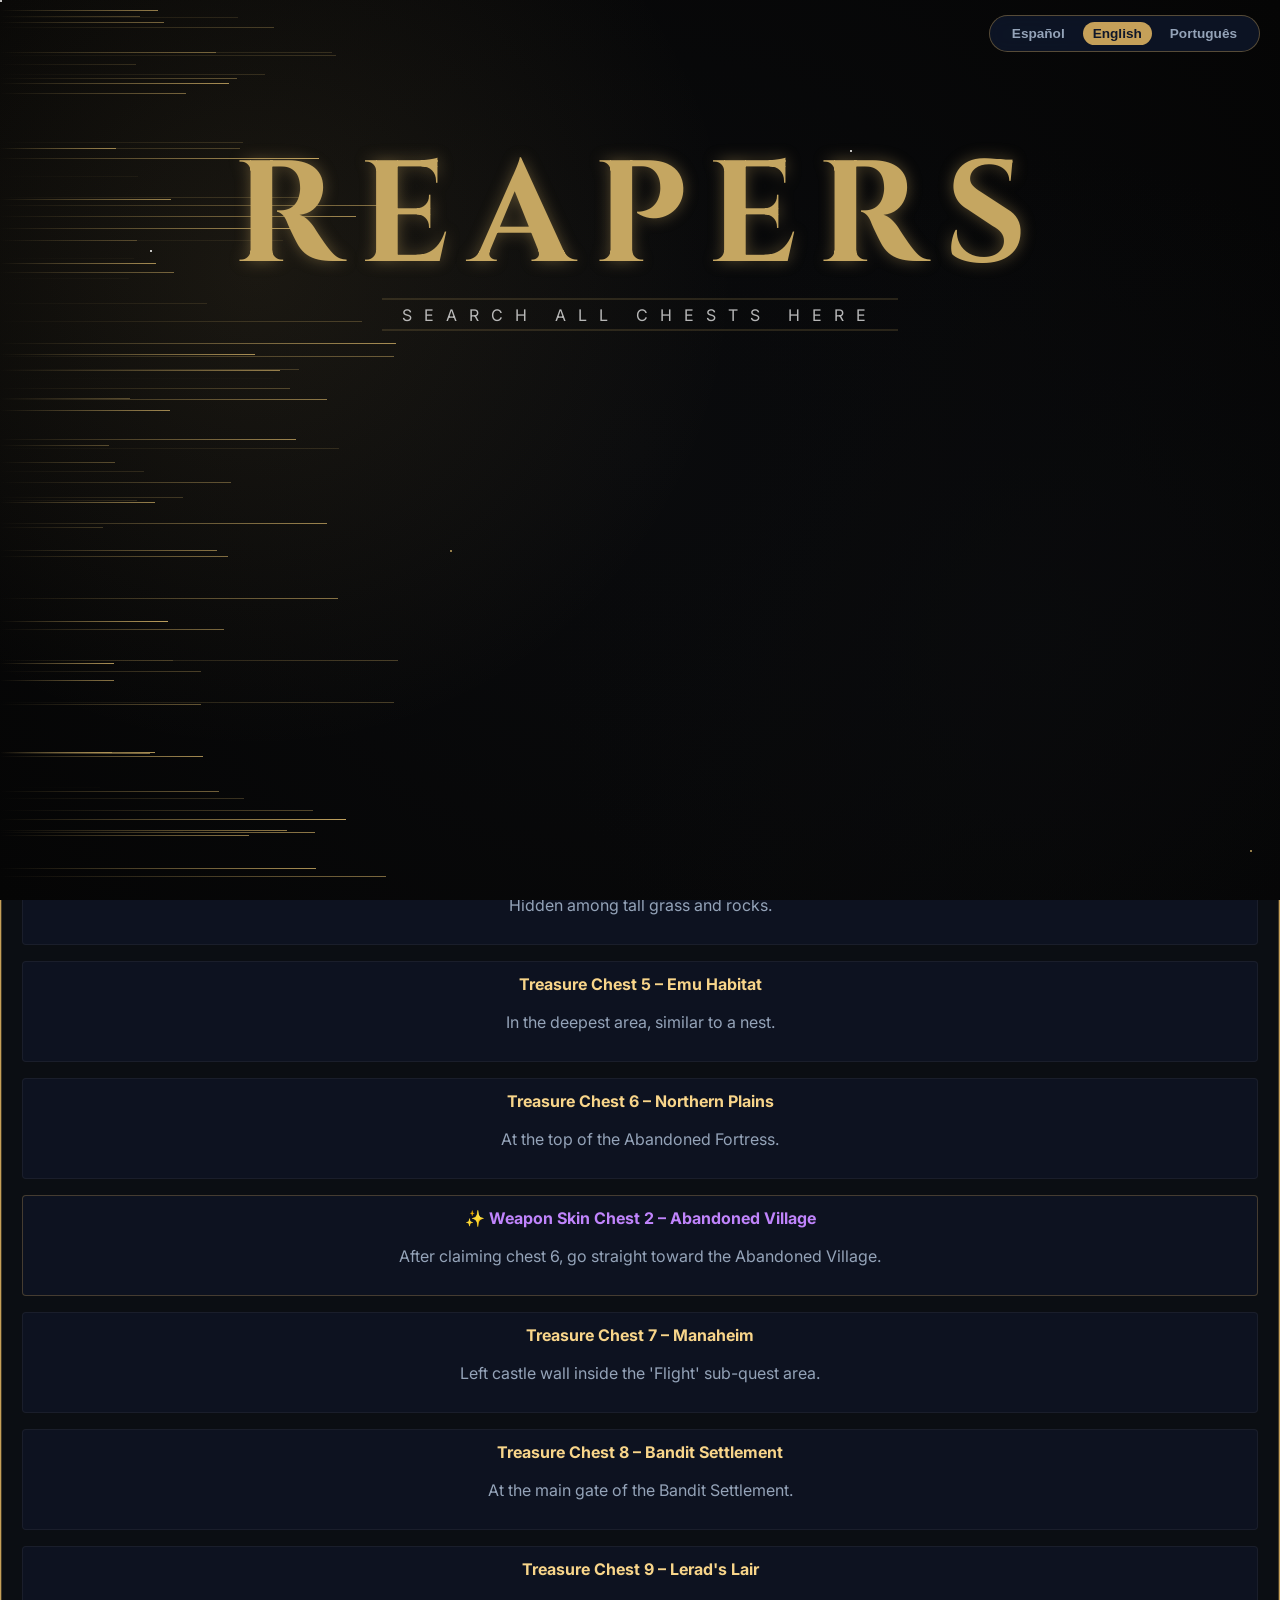
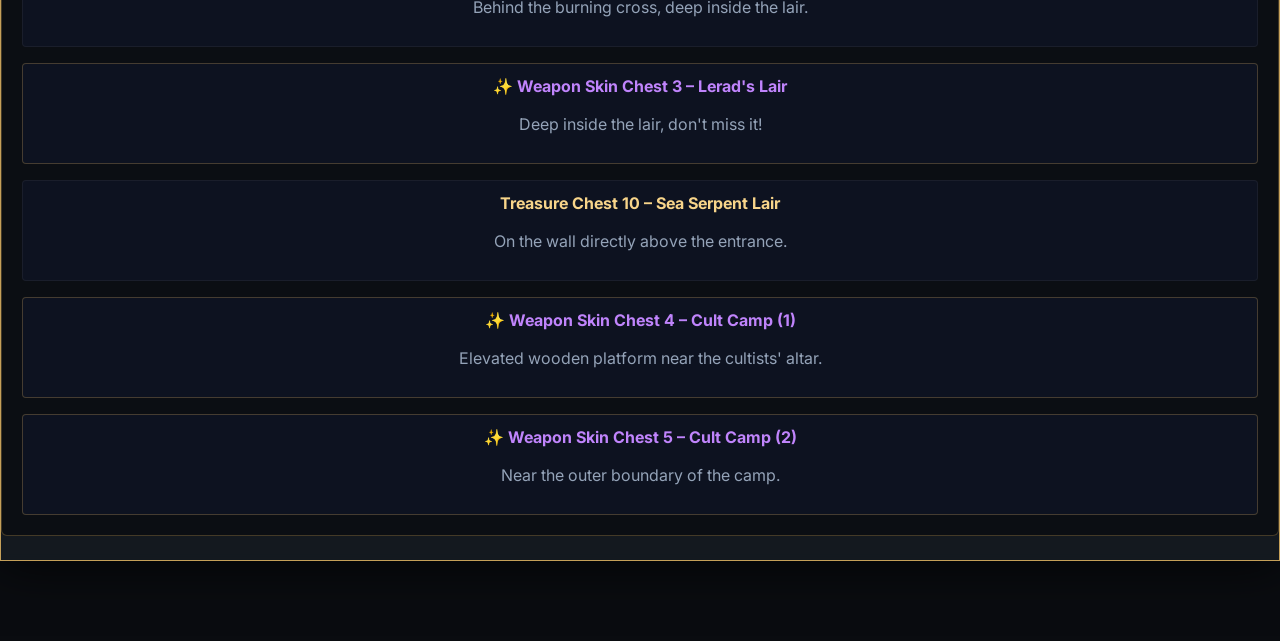
==== commit 75620337: "Update index.html" ====
--- a/index.html
+++ b/index.html
@@ -81,130 +81,166 @@
             <!-- Contenido Pestaña 6: PUNTOS CP POR ESTADÍSTICA -->
             <div id="stats-cp" class="map-tab-content">
                 <div class="stats-cp-wrapper">
-                    <h2 class="stats-main-title">📊 GUÍA DE CP POR ESTADÍSTICAS (REFERENCIA 2026)</h2>
+                    <h2 class="stats-main-title" data-key="stats_main_title">📊 GUÍA DE CP POR ESTADÍSTICAS (REFERENCIA
+                        2026)</h2>
 
                     <!-- SECCIÓN 1: ATAQUE -->
                     <div class="stats-card attack-card">
-                        <h3 class="stats-card-title">⚔️ Ataque</h3>
+                        <h3 class="stats-card-title" data-key="stats_attack_title">⚔️ Ataque</h3>
                         <ul class="stats-list">
-                            <li><span class="stat-label">Ataque</span> <span class="stat-value">40 CP</span></li>
-                            <li><span class="stat-label">Velocidad de ataque</span> <span class="stat-value">10
+                            <li><span class="stat-label" data-key="st_attack">Ataque</span> <span class="stat-value">40
                                     CP</span></li>
-                            <li><span class="stat-label">Velocidad de lanzamiento de habilidad</span> <span
-                                    class="stat-value">20 CP</span></li>
-                            <li><span class="stat-label">Precisión / Accuracy</span> <span class="stat-value">30
+                            <li><span class="stat-label" data-key="st_atk_speed">Velocidad de ataque</span> <span
+                                    class="stat-value">10
                                     CP</span></li>
-                            <li><span class="stat-label">Precisión cuerpo a cuerpo / mágica / a distancia</span> <span
-                                    class="stat-value">20 CP</span></li>
-                            <li><span class="stat-label">Probabilidad de crítico</span> <span class="stat-value">20
+                            <li><span class="stat-label" data-key="st_cast_speed">Velocidad de lanzamiento de
+                                    habilidad</span> <span class="stat-value">20 CP</span></li>
+                            <li><span class="stat-label" data-key="st_accuracy">Precisión / Accuracy</span> <span
+                                    class="stat-value">30
                                     CP</span></li>
-                            <li><span class="stat-label">Daño crítico</span> <span class="stat-value">10 CP</span></li>
-                            <li><span class="stat-label">Probabilidad de doble ataque</span> <span class="stat-value">30
+                            <li><span class="stat-label" data-key="st_acc_type">Precisión cuerpo a cuerpo / mágica / a
+                                    distancia</span> <span class="stat-value">20 CP</span></li>
+                            <li><span class="stat-label" data-key="st_crit_chance">Probabilidad de crítico</span> <span
+                                    class="stat-value">20
                                     CP</span></li>
-                            <li><span class="stat-label">Daño normal</span> <span class="stat-value">5 CP</span></li>
-                            <li><span class="stat-label">Daño de habilidad</span> <span class="stat-value">20 CP</span>
+                            <li><span class="stat-label" data-key="st_crit_dmg">Daño crítico</span> <span
+                                    class="stat-value">10 CP</span></li>
+                            <li><span class="stat-label" data-key="st_double_atk_chance">Probabilidad de doble
+                                    ataque</span> <span class="stat-value">30
+                                    CP</span></li>
+                            <li><span class="stat-label" data-key="st_normal_dmg">Daño normal</span> <span
+                                    class="stat-value">5 CP</span></li>
+                            <li><span class="stat-label" data-key="st_skill_dmg">Daño de habilidad</span> <span
+                                    class="stat-value">20 CP</span>
                             </li>
-                            <li><span class="stat-label">Todo el daño</span> <span class="stat-value">30 CP</span></li>
-                            <li><span class="stat-label">Daño cuerpo a cuerpo / mágico / a distancia</span> <span
-                                    class="stat-value">20 CP</span></li>
-                            <li><span class="stat-label">Todo el daño PvP</span> <span class="stat-value">10 CP</span>
+                            <li><span class="stat-label" data-key="st_all_dmg">Todo el daño</span> <span
+                                    class="stat-value">30 CP</span></li>
+                            <li><span class="stat-label" data-key="st_type_dmg">Daño cuerpo a cuerpo / mágico / a
+                                    distancia</span> <span class="stat-value">20 CP</span></li>
+                            <li><span class="stat-label" data-key="st_pvp_all_dmg">Todo el daño PvP</span> <span
+                                    class="stat-value">10 CP</span>
                             </li>
-                            <li><span class="stat-label">Daño PvP cuerpo a cuerpo / mágico / a distancia</span> <span
-                                    class="stat-value">10 CP</span></li>
-                            <li><span class="stat-label">Daño adicional a jefes</span> <span class="stat-value">10
+                            <li><span class="stat-label" data-key="st_pvp_type_dmg">Daño PvP cuerpo a cuerpo / mágico /
+                                    a distancia</span> <span class="stat-value">10 CP</span></li>
+                            <li><span class="stat-label" data-key="st_boss_dmg">Daño adicional a jefes</span> <span
+                                    class="stat-value">10
                                     CP</span></li>
-                            <li><span class="stat-label">Daño adicional a monstruos/clase específica</span> <span
-                                    class="stat-value">5 CP</span></li>
-                            <li><span class="stat-label">Daño a todos los monstruos</span> <span class="stat-value">10
+                            <li><span class="stat-label" data-key="st_monster_class_dmg">Daño adicional a
+                                    monstruos/clase específica</span> <span class="stat-value">5 CP</span></li>
+                            <li><span class="stat-label" data-key="st_all_monsters_dmg">Daño a todos los
+                                    monstruos</span> <span class="stat-value">10
                                     CP</span></li>
-                            <li><span class="stat-label">Precisión de estados alterados</span> <span
-                                    class="stat-value">10 CP</span></li>
-                            <li><span class="stat-label">Reducción de enfriamiento</span> <span class="stat-value">20
+                            <li><span class="stat-label" data-key="st_status_acc">Precisión de estados alterados</span>
+                                <span class="stat-value">10 CP</span></li>
+                            <li><span class="stat-label" data-key="st_cooldown_red">Reducción de enfriamiento</span>
+                                <span class="stat-value">20
                                     CP</span></li>
-                            <li><span class="stat-label">Precisión de impacto</span> <span class="stat-value">10
+                            <li><span class="stat-label" data-key="st_impact_acc">Precisión de impacto</span> <span
+                                    class="stat-value">10
                                     CP</span></li>
-                            <li><span class="stat-label">Precisión de derribo/empuje</span> <span class="stat-value">5
+                            <li><span class="stat-label" data-key="st_knockdown_acc">Precisión de derribo/empuje</span>
+                                <span class="stat-value">5
                                     CP</span></li>
                         </ul>
-                        <p class="stats-note">💡 <i>Los valores antiguos publicados en 2024 eran ligeramente diferentes
+                        <p class="stats-note" data-key="stats_note_attack">💡 <i>Los valores antiguos publicados en 2024
+                                eran ligeramente diferentes
                                 en varias de estas estadísticas, por lo que para una cuenta actual conviene usar la
                                 tabla de 2026 como referencia.</i></p>
                     </div>
 
                     <!-- SECCIÓN 2: DEFENSA -->
                     <div class="stats-card defense-card">
-                        <h3 class="stats-card-title">🛡️ Defensa</h3>
+                        <h3 class="stats-card-title" data-key="stats_defense_title">🛡️ Defensa</h3>
                         <ul class="stats-list">
-                            <li><span class="stat-label">Defensa</span> <span class="stat-value">20 CP</span></li>
-                            <li><span class="stat-label">Evasión</span> <span class="stat-value">20 CP</span></li>
-                            <li><span class="stat-label">Evasión cuerpo a cuerpo / mágica / a distancia</span> <span
-                                    class="stat-value">10 CP</span></li>
-                            <li><span class="stat-label">Resistencia crítica</span> <span class="stat-value">5 CP</span>
+                            <li><span class="stat-label" data-key="st_defense">Defensa</span> <span
+                                    class="stat-value">20 CP</span></li>
+                            <li><span class="stat-label" data-key="st_evasion">Evasión</span> <span
+                                    class="stat-value">20 CP</span></li>
+                            <li><span class="stat-label" data-key="st_evasion_type">Evasión cuerpo a cuerpo / mágica / a
+                                    distancia</span> <span class="stat-value">10 CP</span></li>
+                            <li><span class="stat-label" data-key="st_crit_res">Resistencia crítica</span> <span
+                                    class="stat-value">5 CP</span>
                             </li>
-                            <li><span class="stat-label">Resistencia doble ataque</span> <span class="stat-value">10
+                            <li><span class="stat-label" data-key="st_double_atk_res">Resistencia doble ataque</span>
+                                <span class="stat-value">10
                                     CP</span></li>
-                            <li><span class="stat-label">Reducción absoluta de todo daño recibido</span> <span
-                                    class="stat-value">40 CP</span></li>
-                            <li><span class="stat-label">Reducción de daño normal recibido</span> <span
-                                    class="stat-value">5 CP</span></li>
-                            <li><span class="stat-label">Reducción de daño de habilidad recibido</span> <span
-                                    class="stat-value">20 CP</span></li>
-                            <li><span class="stat-label">Reducción de todo daño recibido</span> <span
-                                    class="stat-value">30 CP</span></li>
-                            <li><span class="stat-label">Reducción de daño cuerpo a cuerpo / mágico / a distancia
+                            <li><span class="stat-label" data-key="st_abs_dmg_red">Reducción absoluta de todo daño
+                                    recibido</span> <span class="stat-value">40 CP</span></li>
+                            <li><span class="stat-label" data-key="st_norm_dmg_red">Reducción de daño normal
+                                    recibido</span> <span class="stat-value">5 CP</span></li>
+                            <li><span class="stat-label" data-key="st_skill_dmg_red">Reducción de daño de habilidad
+                                    recibido</span> <span class="stat-value">20 CP</span></li>
+                            <li><span class="stat-label" data-key="st_all_dmg_red">Reducción de todo daño
+                                    recibido</span> <span class="stat-value">30 CP</span></li>
+                            <li><span class="stat-label" data-key="st_type_dmg_red">Reducción de daño cuerpo a cuerpo /
+                                    mágico / a distancia
                                     recibido</span> <span class="stat-value">10 CP</span></li>
-                            <li><span class="stat-label">Reducción de daño crítico recibido</span> <span
-                                    class="stat-value">5 CP</span></li>
-                            <li><span class="stat-label">Reducción de todo daño PvP recibido</span> <span
-                                    class="stat-value">5 CP</span></li>
-                            <li><span class="stat-label">Reducción de daño PvP por tipo</span> <span
-                                    class="stat-value">5 CP</span></li>
-                            <li><span class="stat-label">Reducción de daño de jefe recibido</span> <span
-                                    class="stat-value">10 CP</span></li>
-                            <li><span class="stat-label">Reducción de daño de monstruos/clase recibida</span> <span
-                                    class="stat-value">5 CP</span></li>
-                            <li><span class="stat-label">Resistencia a estados alterados</span> <span
-                                    class="stat-value">10 CP</span></li>
-                            <li><span class="stat-label">Resistencia a aturdimiento/congelación/petrificación</span>
+                            <li><span class="stat-label" data-key="st_crit_dmg_red">Reducción de daño crítico
+                                    recibido</span> <span class="stat-value">5 CP</span></li>
+                            <li><span class="stat-label" data-key="st_pvp_all_dmg_red">Reducción de todo daño PvP
+                                    recibido</span> <span class="stat-value">5 CP</span></li>
+                            <li><span class="stat-label" data-key="st_pvp_type_dmg_red">Reducción de daño PvP por
+                                    tipo</span> <span class="stat-value">5 CP</span></li>
+                            <li><span class="stat-label" data-key="st_boss_dmg_red">Reducción de daño de jefe
+                                    recibido</span> <span class="stat-value">10 CP</span></li>
+                            <li><span class="stat-label" data-key="st_mob_class_dmg_red">Reducción de daño de
+                                    monstruos/clase recibida</span> <span class="stat-value">5 CP</span></li>
+                            <li><span class="stat-label" data-key="st_status_res">Resistencia a estados alterados</span>
+                                <span class="stat-value">10 CP</span></li>
+                            <li><span class="stat-label" data-key="st_stun_freeze_res">Resistencia a
+                                    aturdimiento/congelación/petrificación</span>
                                 <span class="stat-value">5 CP</span>
                             </li>
-                            <li><span class="stat-label">Resistencia a transformación/silencio/inmovilización</span>
+                            <li><span class="stat-label" data-key="st_trans_silence_res">Resistencia a
+                                    transformación/silencio/inmovilización</span>
                                 <span class="stat-value">5 CP</span>
                             </li>
-                            <li><span class="stat-label">Reducción de duración de estados alterados</span> <span
-                                    class="stat-value">10 CP</span></li>
-                            <li><span class="stat-label">Reducción de duración de
+                            <li><span class="stat-label" data-key="st_status_dur_red">Reducción de duración de estados
+                                    alterados</span> <span class="stat-value">10 CP</span></li>
+                            <li><span class="stat-label" data-key="st_stun_dur_red">Reducción de duración de
                                     aturdimiento/congelación/petrificación</span> <span class="stat-value">5 CP</span>
                             </li>
-                            <li><span class="stat-label">Resistencia a impacto</span> <span class="stat-value">10
+                            <li><span class="stat-label" data-key="st_impact_res">Resistencia a impacto</span> <span
+                                    class="stat-value">10
                                     CP</span></li>
-                            <li><span class="stat-label">Resistencia a empuje/derribo</span> <span class="stat-value">5
+                            <li><span class="stat-label" data-key="st_push_res">Resistencia a empuje/derribo</span>
+                                <span class="stat-value">5
                                     CP</span></li>
-                            <li><span class="stat-label">Resistencia a reducción de defensa</span> <span
-                                    class="stat-value">5 CP</span></li>
+                            <li><span class="stat-label" data-key="st_def_red_res">Resistencia a reducción de
+                                    defensa</span> <span class="stat-value">5 CP</span></li>
                         </ul>
-                        <p class="stats-note">💡 <i>La tabla de 2024 confirma, entre otros, Defensa = 20, Evasión = 20,
+                        <p class="stats-note" data-key="stats_note_defense">💡 <i>La tabla de 2024 confirma, entre
+                                otros, Defensa = 20, Evasión = 20,
                                 resistencia crítica = 5 y reducción absoluta de daño = 40 CP por punto.</i></p>
                     </div>
 
                     <!-- SECCIÓN 3: OTROS -->
                     <div class="stats-card other-card">
-                        <h3 class="stats-card-title">❤️ Otros</h3>
+                        <h3 class="stats-card-title" data-key="stats_other_title">❤️ Otros</h3>
                         <ul class="stats-list">
-                            <li><span class="stat-label">HP máximo</span> <span class="stat-value">0.3 CP</span></li>
-                            <li><span class="stat-label">MP máximo</span> <span class="stat-value">0.3 CP</span></li>
-                            <li><span class="stat-label">Velocidad de movimiento</span> <span class="stat-value">2
+                            <li><span class="stat-label" data-key="st_max_hp">HP máximo</span> <span
+                                    class="stat-value">0.3 CP</span></li>
+                            <li><span class="stat-label" data-key="st_max_mp">MP máximo</span> <span
+                                    class="stat-value">0.3 CP</span></li>
+                            <li><span class="stat-label" data-key="st_move_speed">Velocidad de movimiento</span> <span
+                                    class="stat-value">2
                                     CP</span></li>
-                            <li><span class="stat-label">Regeneración natural de HP</span> <span class="stat-value">5
+                            <li><span class="stat-label" data-key="st_hp_regen">Regeneración natural de HP</span> <span
+                                    class="stat-value">5
                                     CP</span></li>
-                            <li><span class="stat-label">Regeneración natural de MP</span> <span class="stat-value">10
+                            <li><span class="stat-label" data-key="st_mp_regen">Regeneración natural de MP</span> <span
+                                    class="stat-value">10
                                     CP</span></li>
-                            <li><span class="stat-label">Recuperación de pociones</span> <span class="stat-value">5
+                            <li><span class="stat-label" data-key="st_potion_rec">Recuperación de pociones</span> <span
+                                    class="stat-value">5
                                     CP</span></li>
-                            <li><span class="stat-label">Experiencia adicional</span> <span class="stat-value">1
+                            <li><span class="stat-label" data-key="st_exp_add">Experiencia adicional</span> <span
+                                    class="stat-value">1
                                     CP</span></li>
-                            <li><span class="stat-label">Oro adicional</span> <span class="stat-value">1 CP</span></li>
-                            <li><span class="stat-label">Curación</span> <span class="stat-value">5 CP</span></li>
+                            <li><span class="stat-label" data-key="st_gold_add">Oro adicional</span> <span
+                                    class="stat-value">1 CP</span></li>
+                            <li><span class="stat-label" data-key="st_healing">Curación</span> <span
+                                    class="stat-value">5 CP</span></li>
                         </ul>
                     </div>
                 </div>
